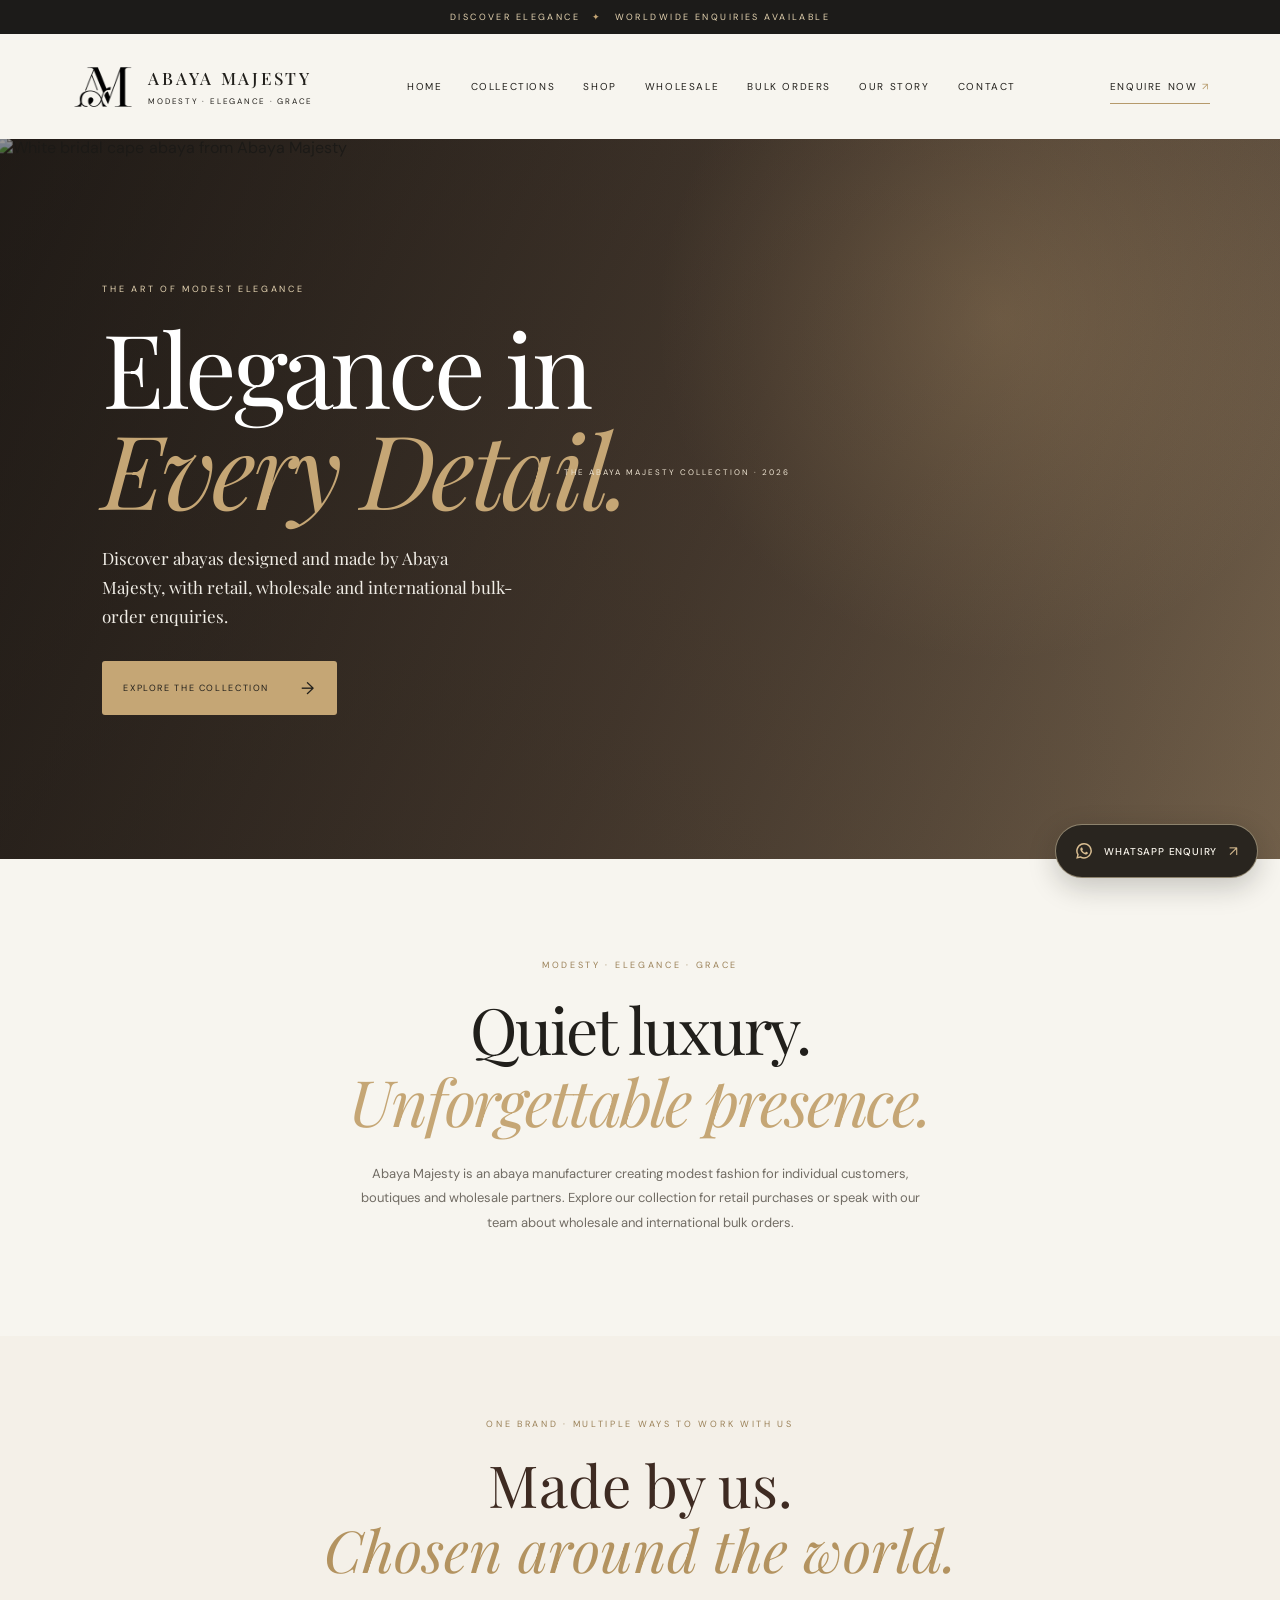
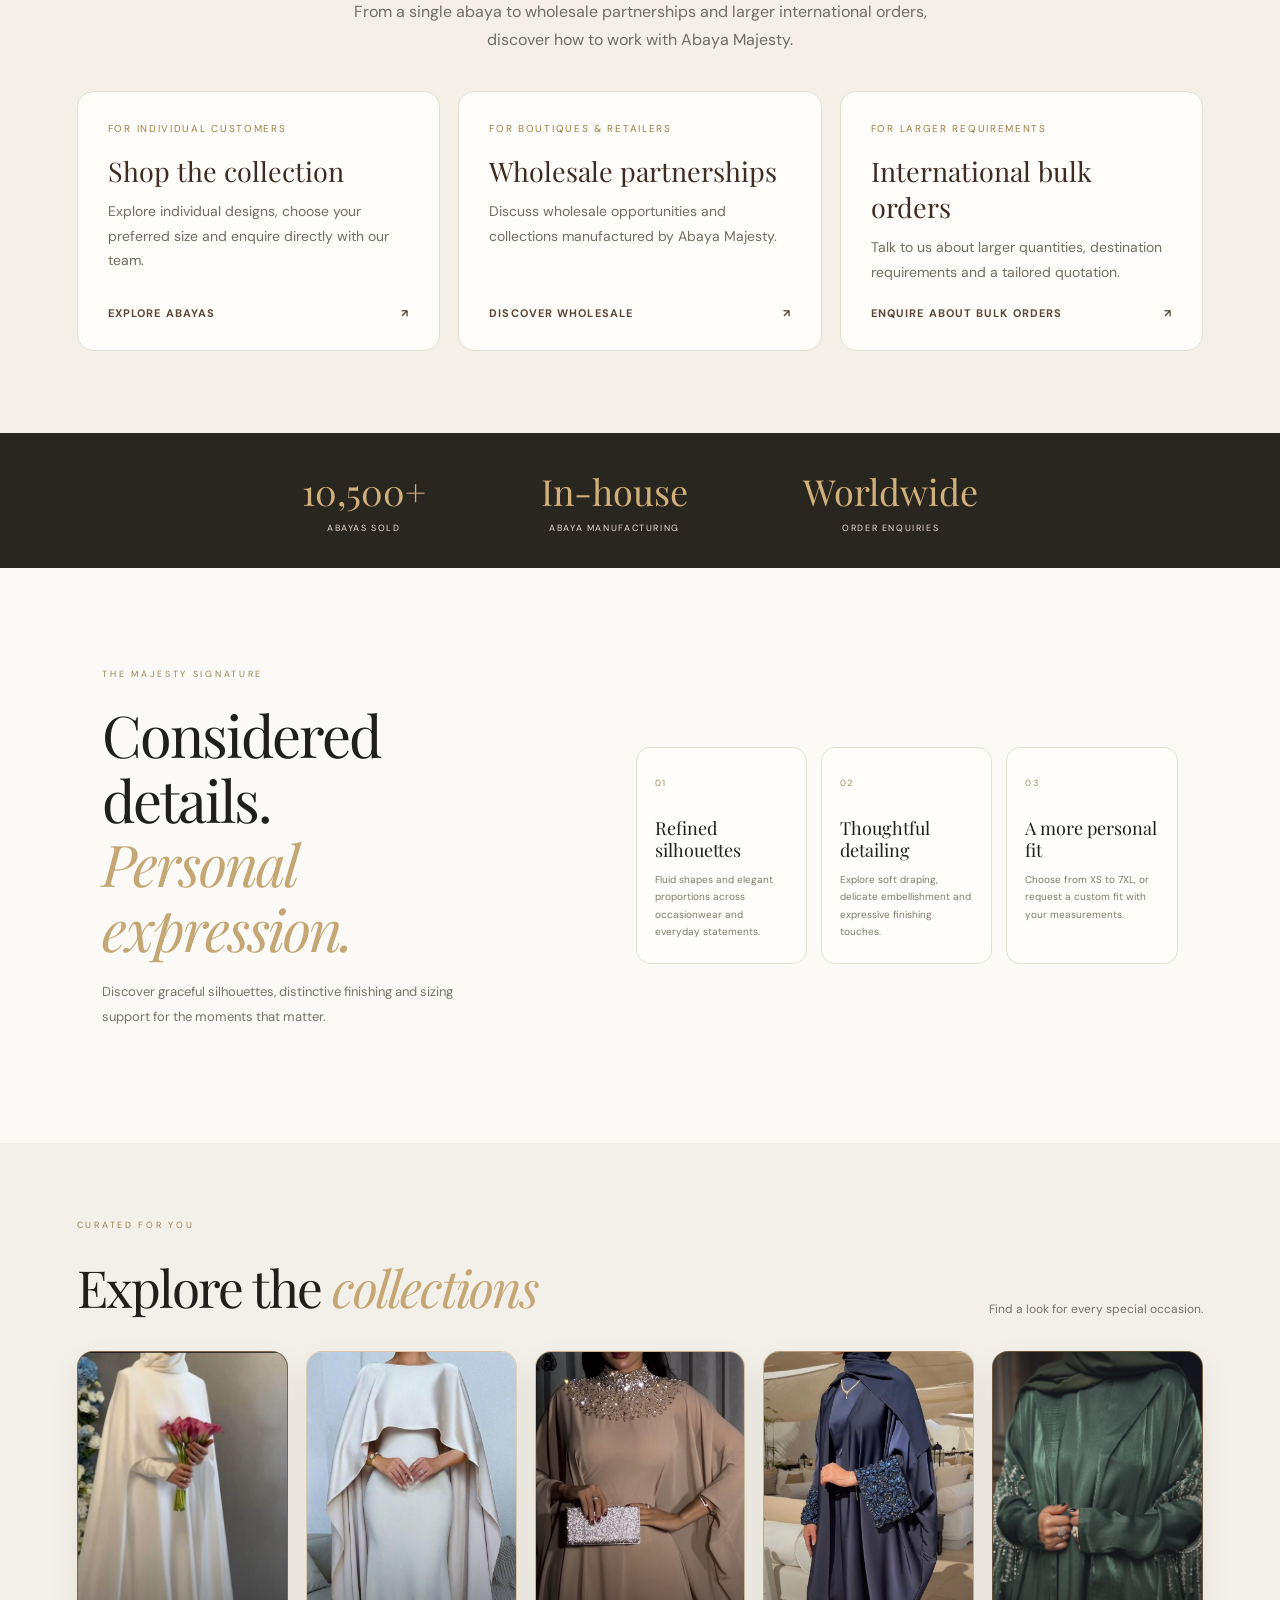
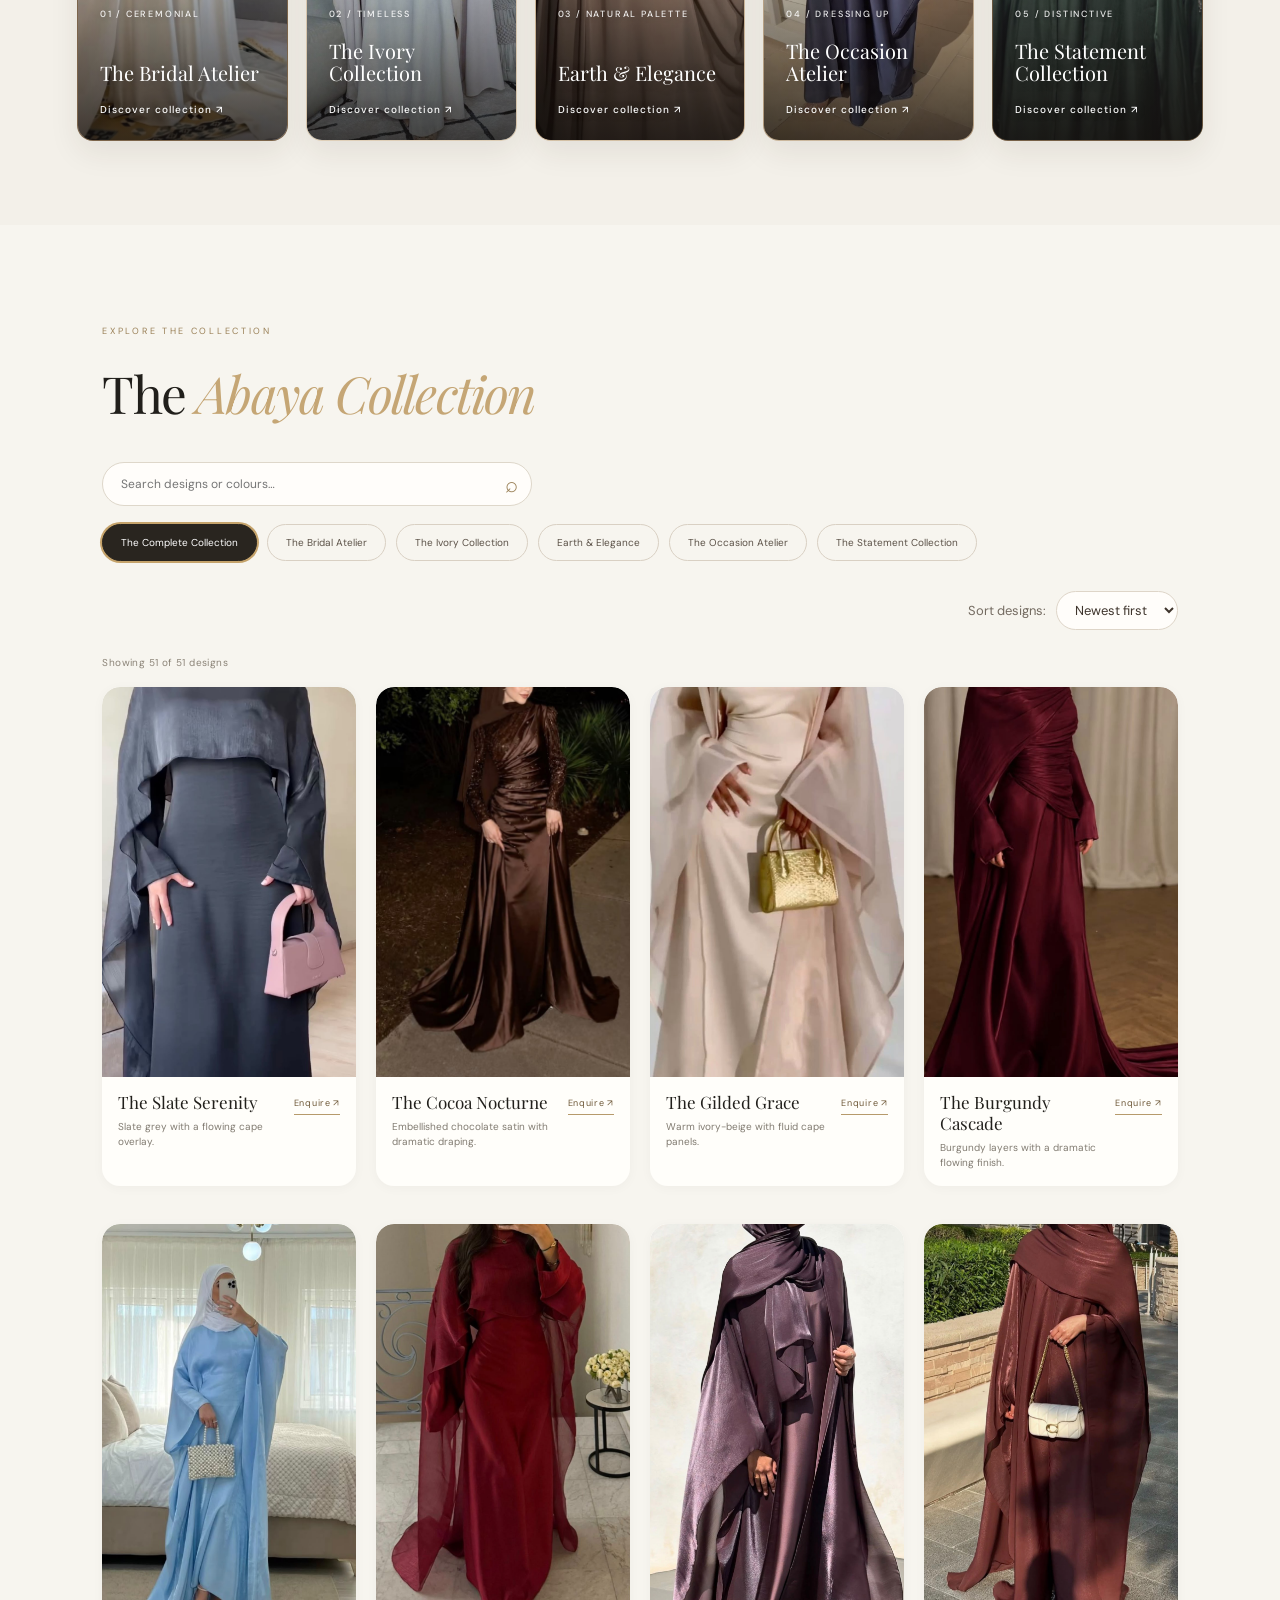
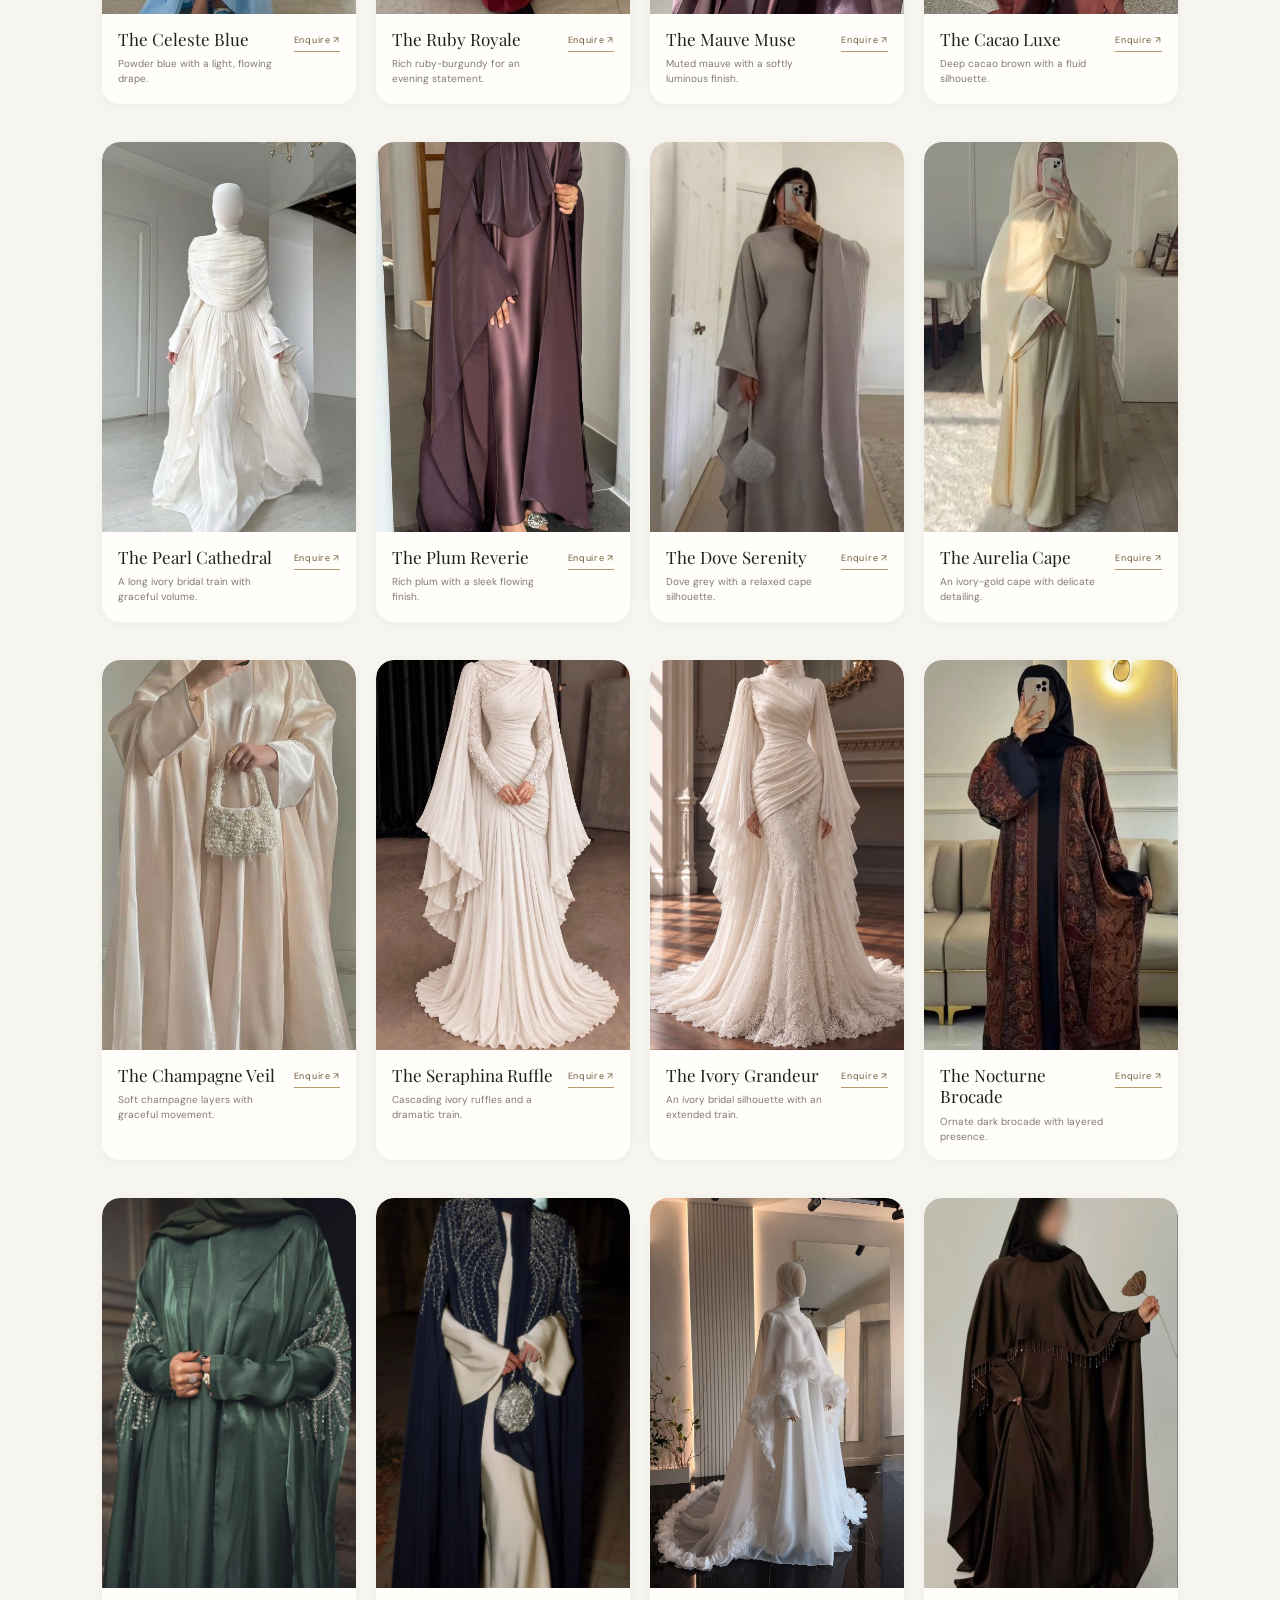
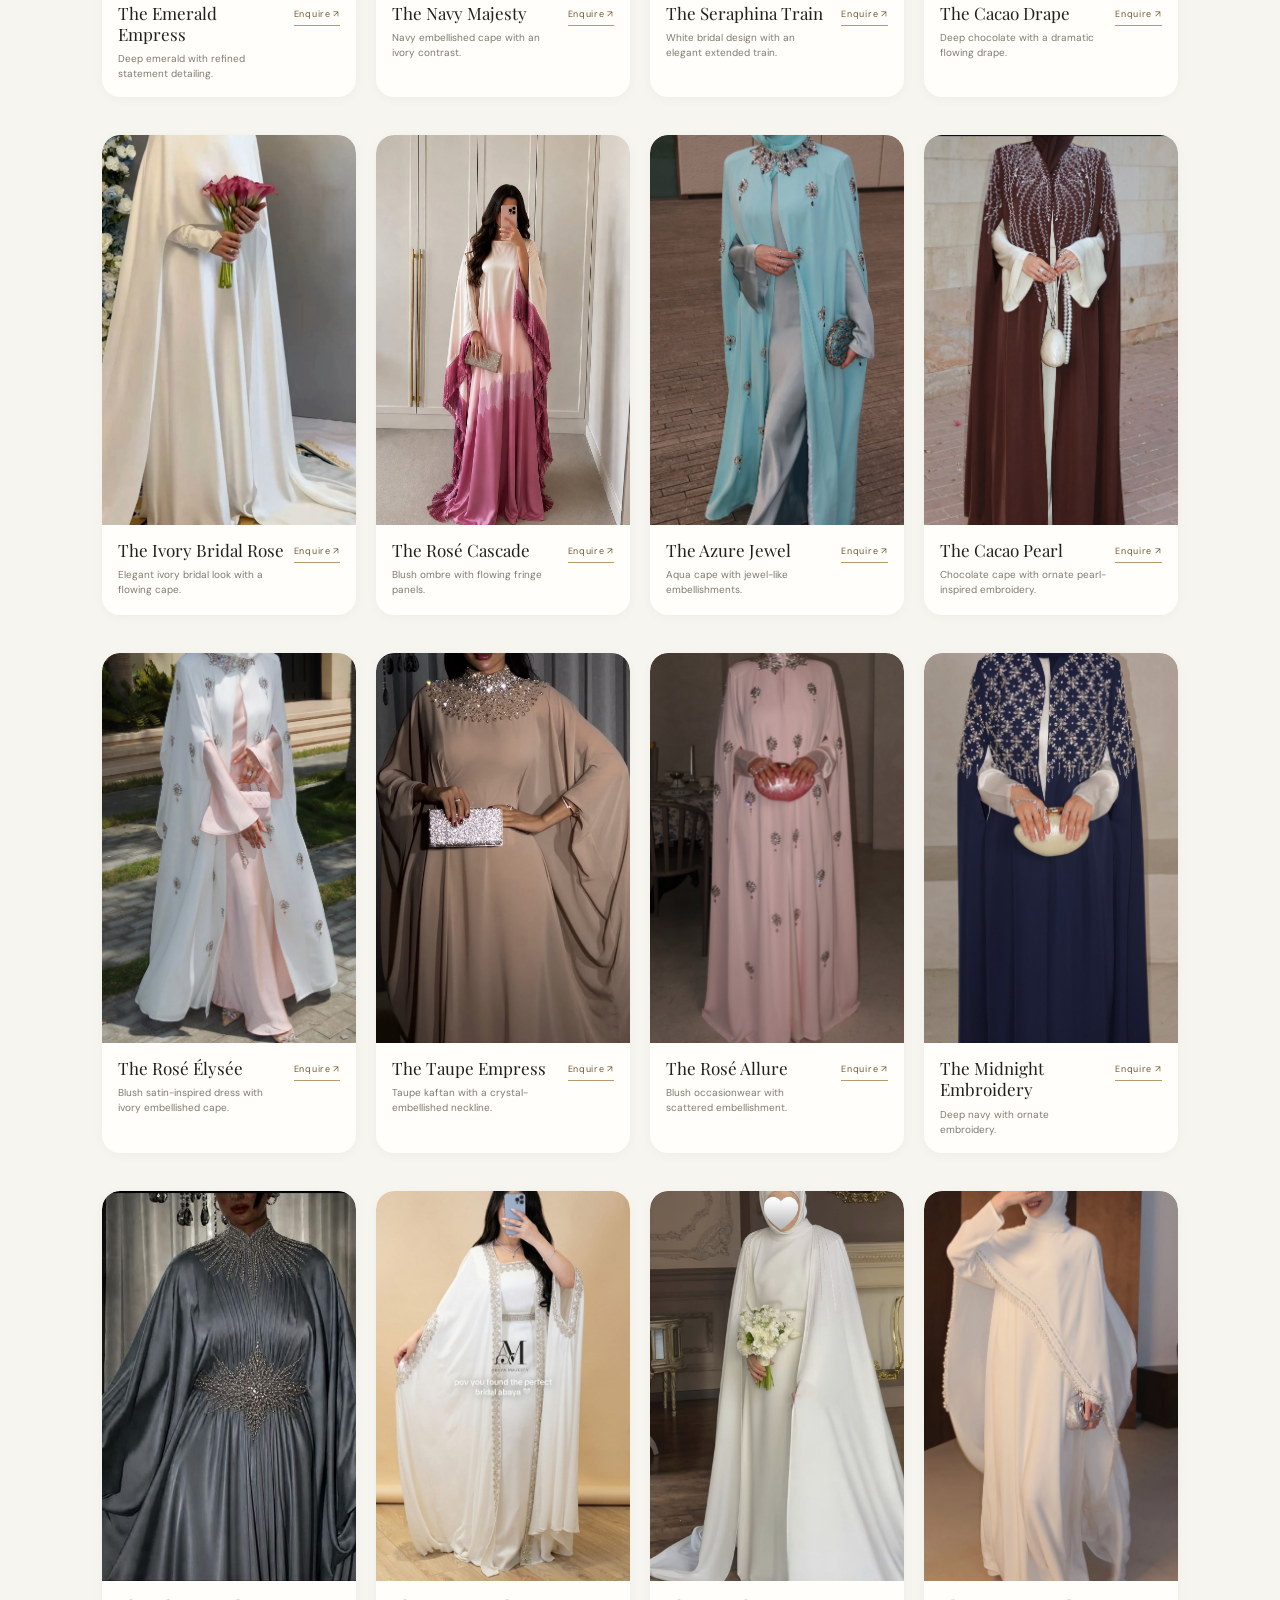
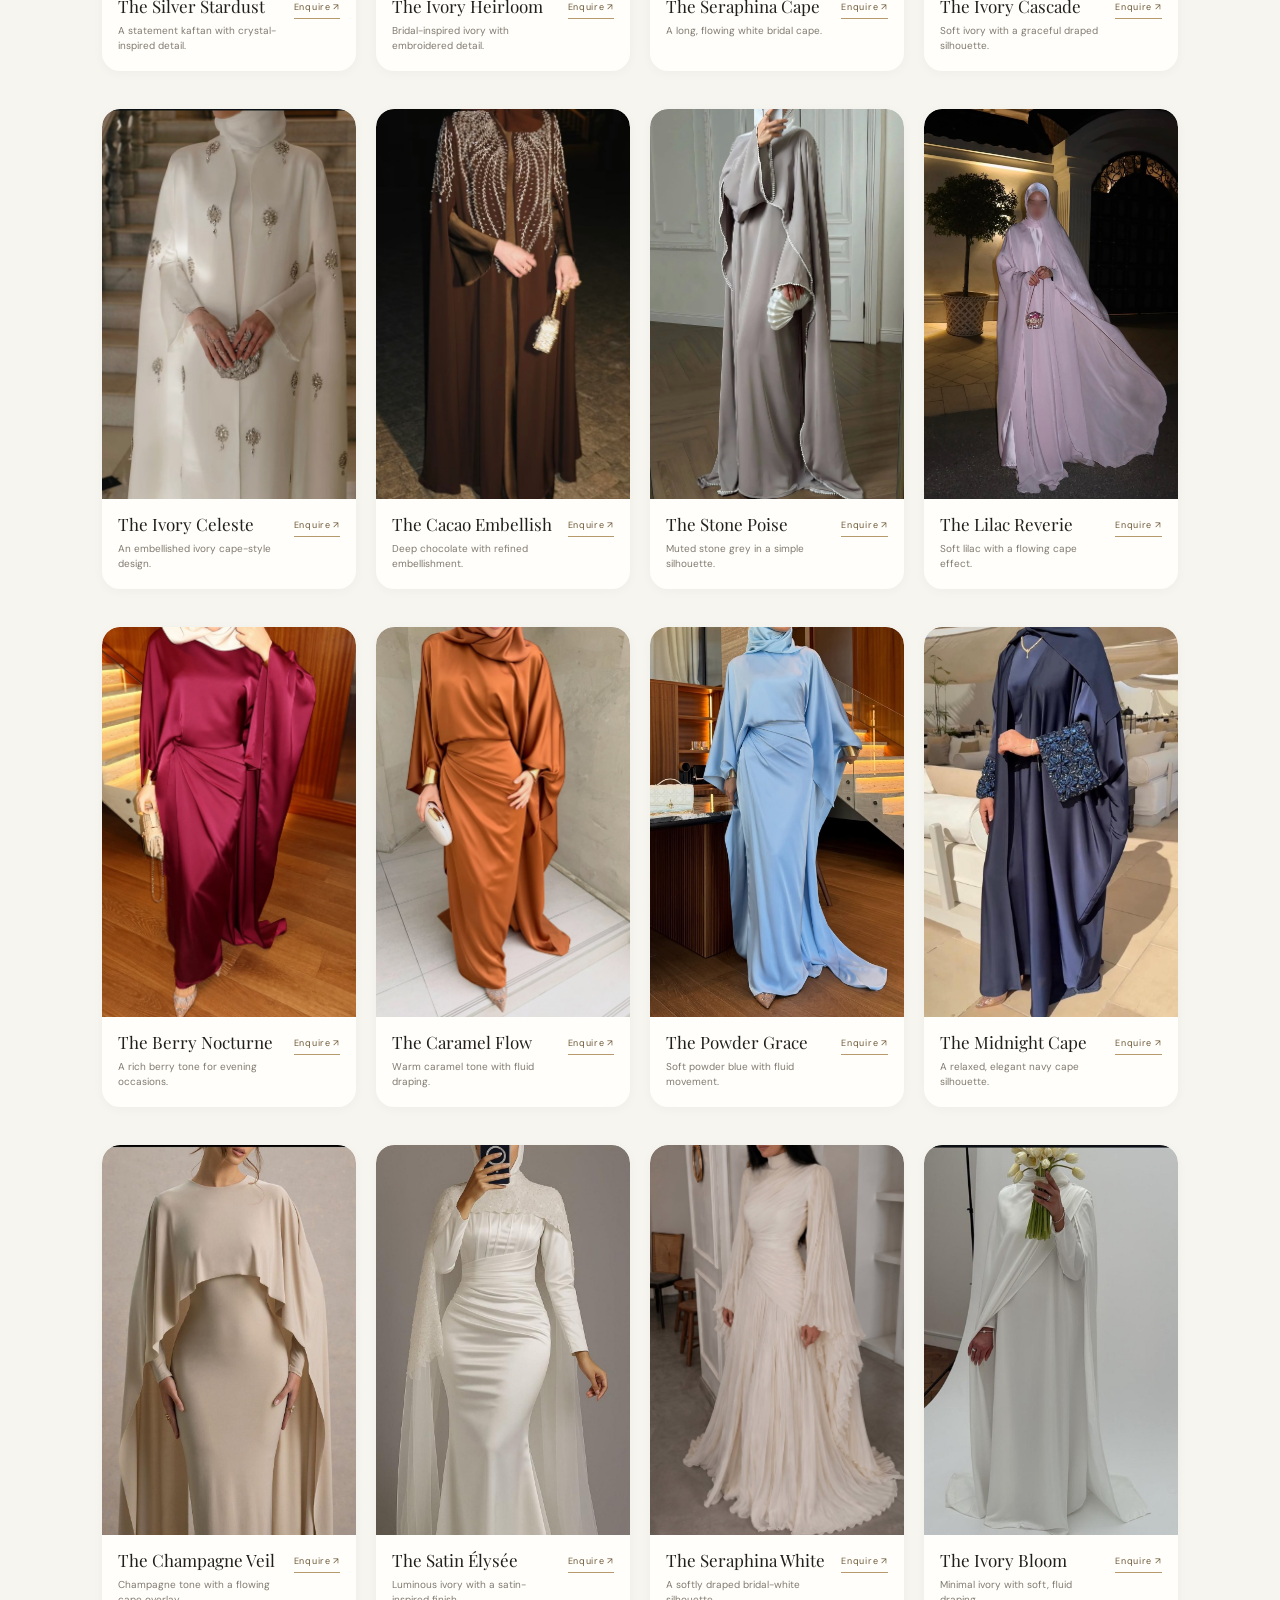
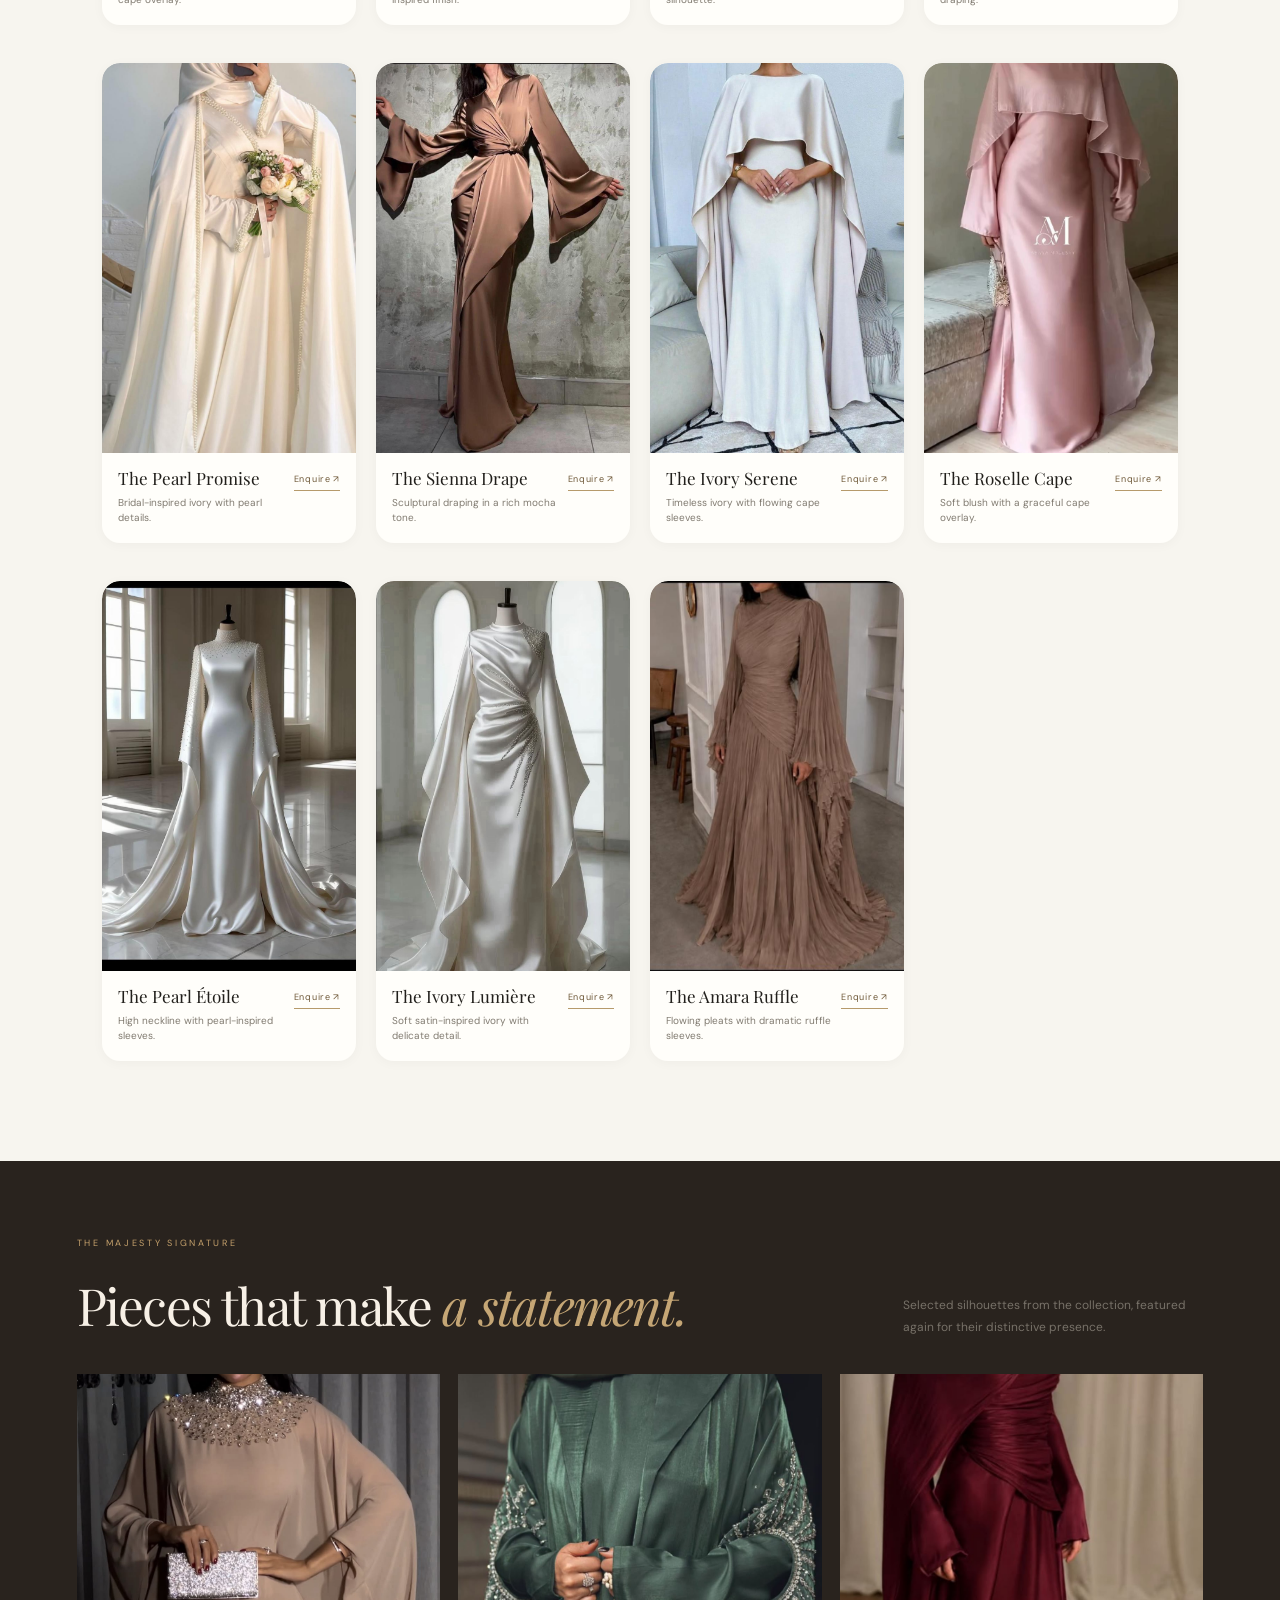
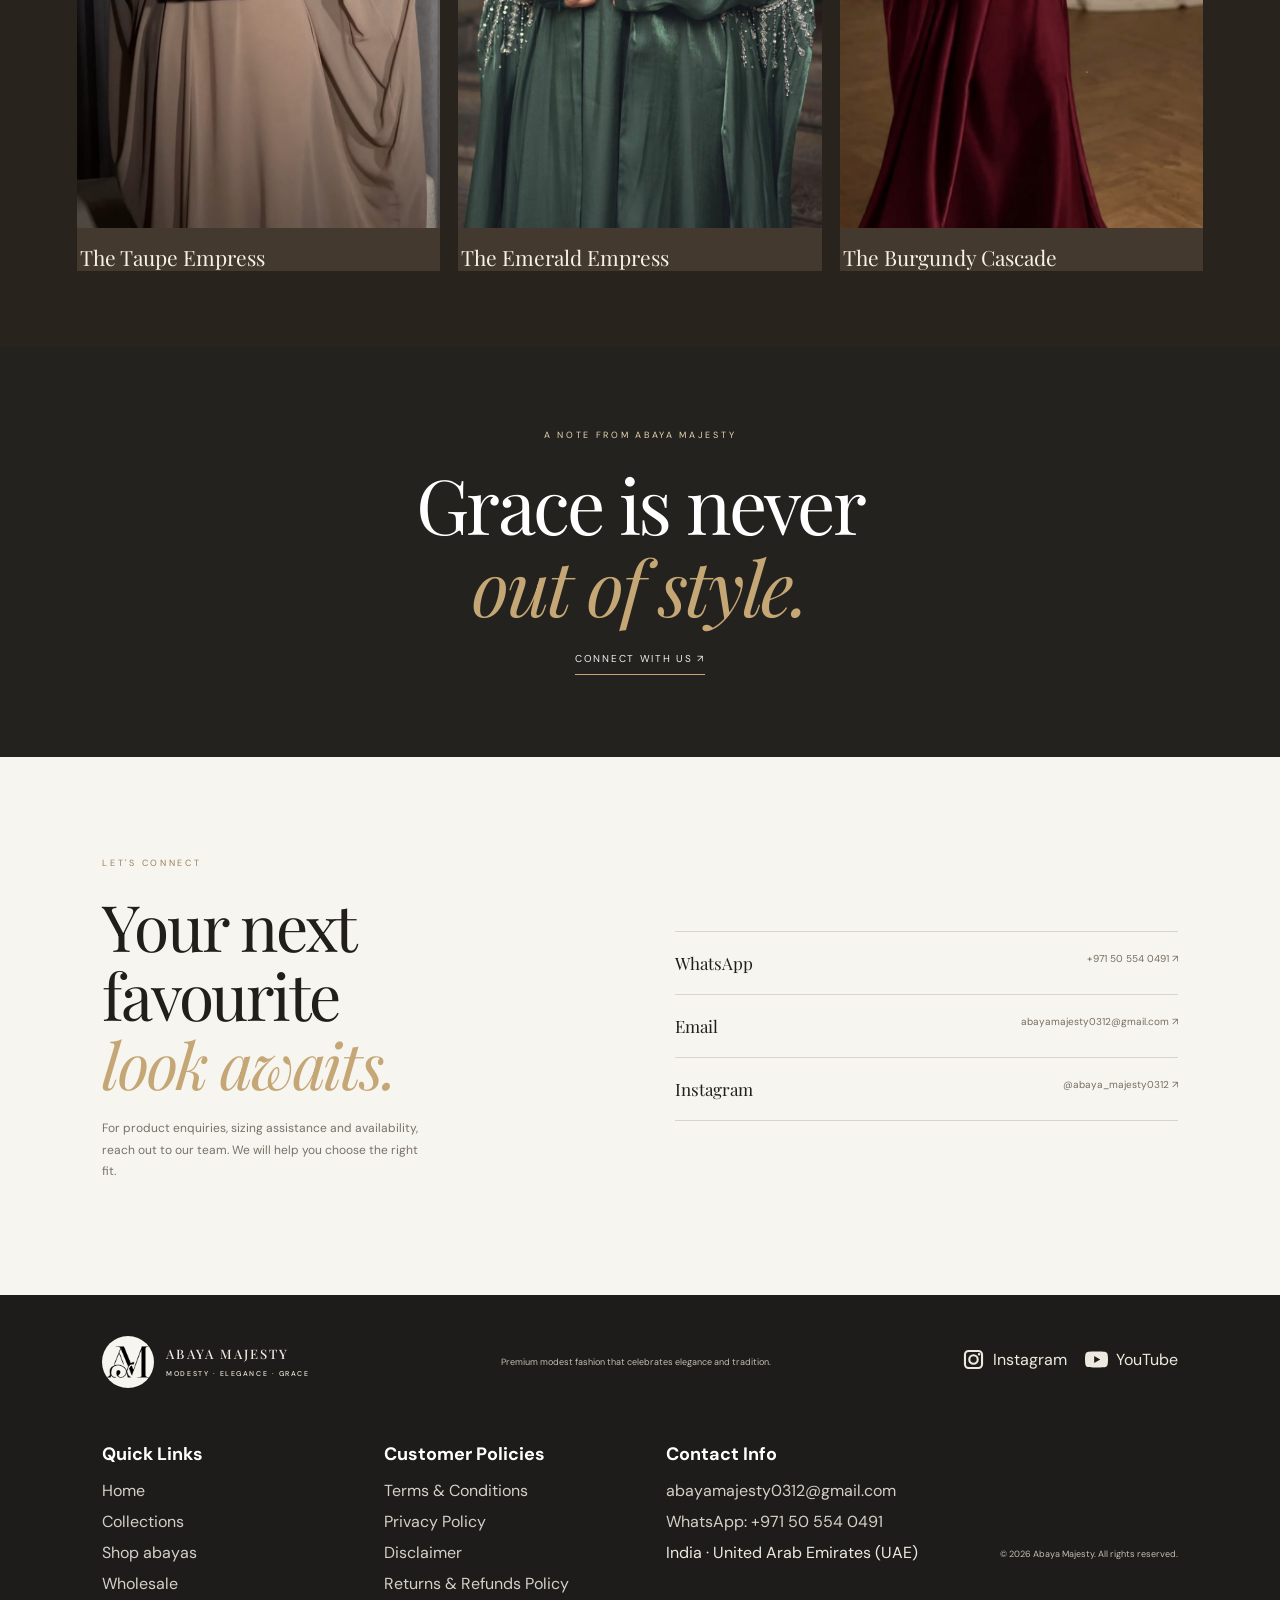
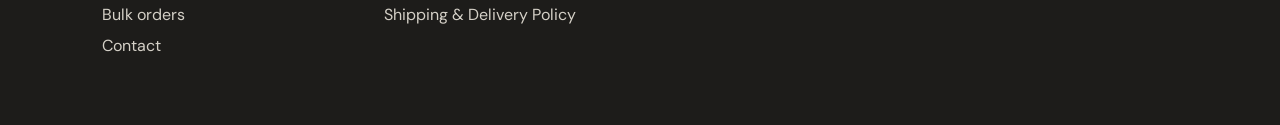
==== index.html @ f5aa65b5 "Update hero image in index.html" ====
<!DOCTYPE html>
<html lang="en">
<head>
  <meta charset="utf-8">
  <meta name="viewport" content="width=device-width, initial-scale=1">
  <meta name="description" content="Abaya Majesty manufactures elegant abayas for retail customers, wholesale partners and international bulk orders.">
  <meta name="theme-color" content="#f7f5ef">
  <meta property="og:title" content="Abaya Majesty | The Abaya Collection">
  <meta property="og:description" content="Discover refined modest fashion and made-to-order abayas from Abaya Majesty.">
  <meta property="og:type" content="website">
  <title>Abaya Majesty | Modesty · Elegance · Grace</title>
  <link rel="preconnect" href="https://fonts.googleapis.com">
  <link rel="preconnect" href="https://fonts.gstatic.com" crossorigin>
  <link href="https://fonts.googleapis.com/css2?family=DM+Sans:wght@400;500;600&family=Playfair+Display:ital,wght@0,400;0,500;0,600;1,400&display=swap" rel="stylesheet">
  <link rel="stylesheet" href="assets/css/style.css">

  <style>
    .size-options{display:flex;flex-wrap:wrap;gap:9px}
    .size-chart-trigger{display:inline-flex;align-items:center;gap:8px;margin:15px 0 8px;padding:0;border:0;background:transparent;color:#5b4638;text-decoration:underline;text-underline-offset:4px;font:inherit;cursor:pointer}
    /* Size chart is a separate top-level dialog above the product popup */
    body > .size-chart-modal{
      position:fixed!important;
      inset:0!important;
      z-index:2147483647!important;
      display:none;
      align-items:center;
      justify-content:center;
      padding:18px;
      background:rgba(20,18,16,.82);
      pointer-events:auto;
    }
    body > .size-chart-modal.active{display:flex!important}
    .size-chart-dialog{
      position:relative;
      z-index:1;
      width:min(100%,1000px);
      max-height:92vh;
      overflow:auto;
      background:#fbf9f4;
      border-radius:18px;
      padding:18px;
      box-shadow:0 20px 70px rgba(0,0,0,.3);
    }
    .size-chart-dialog img{display:block;width:100%;height:auto}
    .size-chart-close{
      position:sticky;
      top:0;
      float:right;
      z-index:2;
      border:0;
      border-radius:50%;
      width:42px;
      height:42px;
      background:#3e2b22;
      color:white;
      font-size:27px;
      cursor:pointer;
      margin:0 0 8px 8px
    }
    .am-social{display:flex;gap:18px;align-items:center;margin:18px 0 22px}
    .am-social a{display:inline-flex;align-items:center;gap:8px;color:inherit;text-decoration:none}
    .am-social svg{width:23px;height:23px;fill:currentColor}
    .am-footer-columns{display:grid;grid-template-columns:repeat(3,minmax(0,1fr));gap:30px;margin:24px 0}
    .am-footer-columns h3{margin:0 0 14px;font-size:18px;color:#fff}
    .am-footer-columns a{display:block;margin:10px 0;color:inherit;text-decoration:none;opacity:.88}
    .am-footer-columns a:hover,.am-social a:hover{text-decoration:underline}
    .am-small-note{font-size:13px;line-height:1.6;opacity:.8}

    /* Clear and consistent selected filter state */
    .filter-row .filter[aria-pressed="true"]{background:#29251f!important;color:#fff!important;border-color:#29251f!important;box-shadow:0 0 0 2px #c5a36b!important}
    .filter-row .filter[aria-pressed="false"]{background:transparent;color:#5b5147;border-color:#d9d0c3;box-shadow:none}
    .filter-row .filter:focus{outline:none}
    .filter-row .filter:focus-visible{outline:2px solid #b9965b;outline-offset:4px}
    .catalog-sort{display:flex;justify-content:flex-end;align-items:center;gap:10px;margin:12px 0 4px;color:#746b61;font-size:13px}
    .catalog-sort select{border:1px solid #ded5c8;border-radius:30px;padding:9px 14px;background:#fffdfa;color:#3e342c;font:inherit}
    @media(max-width:600px){.catalog-sort{justify-content:flex-start;margin-top:14px}}
  
    .am-business-intro{padding:82px 6%;background:#f4f0e8;color:#3e2b22}
    .am-business-heading{max-width:700px;margin:0 auto 36px;text-align:center}
    .am-business-heading h2{font:400 clamp(36px,5vw,58px)/1.12 'Playfair Display',serif;margin:12px 0 16px}
    .am-business-heading h2 em{color:#b39360}
    .am-business-heading>p:last-child{color:#746b61;line-height:1.8;max-width:590px;margin:0 auto}
    .am-business-grid{display:grid;grid-template-columns:repeat(3,minmax(0,1fr));gap:18px;max-width:1200px;margin:auto}
    .am-business-card{display:flex;flex-direction:column;min-height:250px;padding:30px;background:#fffdfa;border:1px solid #e5ddd1;border-radius:16px;text-decoration:none;color:#3e2b22;transition:transform .25s,box-shadow .25s}
    .am-business-card:hover{transform:translateY(-5px);box-shadow:0 16px 36px rgba(55,42,30,.09)}
    .am-business-kicker{font-size:10px;letter-spacing:.17em;color:#a17c45}
    .am-business-card h3{font:400 27px 'Playfair Display',serif;margin:18px 0 10px}
    .am-business-card p{font-size:14px;line-height:1.75;color:#746b61;margin:0 0 22px}
    .am-business-card b{margin-top:auto;font-size:11px;letter-spacing:.1em;text-transform:uppercase;display:flex;justify-content:space-between;color:#5b4638}
    .am-proof-strip{display:flex;justify-content:center;gap:clamp(35px,9vw,130px);padding:34px 6%;background:#29251f;color:#fff;text-align:center}
    .am-proof-strip div{display:flex;flex-direction:column;gap:7px}
    .am-proof-strip strong{font:400 clamp(25px,3vw,36px) 'Playfair Display',serif;color:#d0b17b}
    .am-proof-strip span{font-size:9px;letter-spacing:.18em;color:#e8dfd2}
    @media(max-width:800px){.am-business-grid{grid-template-columns:1fr}.am-business-card{min-height:0}.am-proof-strip{gap:22px;flex-wrap:wrap}.nav-links{max-height:80vh;overflow:auto}}

/* Reliable size-chart overlay */
body > #sizeChartModal{position:fixed!important;inset:0!important;z-index:2147483000!important;display:none;align-items:center;justify-content:center;padding:18px;background:rgba(20,18,16,.84);visibility:visible;opacity:1}
body > #sizeChartModal.active{display:flex!important}
#sizeChartModal .size-chart-dialog{position:relative;width:min(960px,96vw);max-height:92vh;overflow:auto;background:#fbf9f4;border-radius:16px;padding:22px;box-shadow:0 24px 80px rgba(0,0,0,.35)}
#sizeChartModal .size-chart-dialog img{display:block;max-width:100%;max-height:76vh;width:auto;height:auto;object-fit:contain;margin:0 auto}
#sizeChartModal .size-chart-close{position:sticky;top:0;float:right;z-index:3;width:42px;height:42px;border:0;border-radius:50%;background:#29251f;color:#fff;font-size:27px;cursor:pointer}
/* Product image zoom viewer */
#abayaZoomViewer{position:fixed;inset:0;z-index:2147482000;display:none;align-items:center;justify-content:center;background:rgba(16,14,12,.96);padding:64px 18px 24px;touch-action:none}
#abayaZoomViewer.active{display:flex}
#abayaZoomViewer .zoom-stage{width:100%;height:100%;display:flex;align-items:center;justify-content:center;overflow:hidden;cursor:grab;touch-action:none}
#abayaZoomViewer .zoom-stage.dragging{cursor:grabbing}
#abayaZoomViewer img{max-width:100%;max-height:100%;width:auto;height:auto;object-fit:contain;transform-origin:center center;user-select:none;-webkit-user-drag:none;pointer-events:none}
#abayaZoomViewer .zoom-toolbar{position:absolute;top:14px;left:50%;transform:translateX(-50%);display:flex;align-items:center;gap:8px;padding:8px 10px;border:1px solid rgba(255,255,255,.2);border-radius:30px;background:rgba(35,31,27,.92)}
#abayaZoomViewer button{min-width:38px;height:38px;border:1px solid rgba(255,255,255,.25);border-radius:22px;background:transparent;color:#fff;font-size:17px;cursor:pointer;padding:0 12px}
#abayaZoomViewer .zoom-close{position:absolute;top:14px;right:14px;font-size:25px}
#abayaZoomViewer .zoom-label{color:#fff;font:12px 'DM Sans',sans-serif;min-width:48px;text-align:center}
#modalImage{cursor:zoom-in}
@media(max-width:600px){#abayaZoomViewer{padding:70px 8px 12px}#abayaZoomViewer .zoom-toolbar{left:8px;transform:none;gap:5px}#abayaZoomViewer .zoom-toolbar button{min-width:34px;padding:0 9px}}


    /* Full-screen product image zoom and pan viewer */
    .modal-product-image img{cursor:zoom-in}
    .image-zoom-viewer{position:fixed;inset:0;z-index:2147483646;display:none;background:rgba(18,16,14,.96);color:#fff}
    .image-zoom-viewer.active{display:flex;flex-direction:column}
    .zoom-close{position:absolute;right:22px;top:18px;z-index:5;width:44px;height:44px;border:1px solid rgba(255,255,255,.35);border-radius:50%;background:rgba(255,255,255,.1);color:#fff;font-size:30px;cursor:pointer}
    .zoom-toolbar{position:absolute;top:22px;left:50%;transform:translateX(-50%);z-index:5;display:flex;align-items:center;gap:10px;padding:8px 12px;border:1px solid rgba(255,255,255,.22);border-radius:30px;background:rgba(30,26,22,.82)}
    .zoom-toolbar button{min-width:34px;height:34px;border:1px solid rgba(255,255,255,.3);border-radius:20px;background:transparent;color:#fff;cursor:pointer;font-size:18px}
    .zoom-toolbar #zoomReset{padding:0 12px;font-size:12px}
    #zoomLevel{min-width:48px;text-align:center;font-size:12px;letter-spacing:.06em}
    .zoom-stage{position:absolute;inset:78px 0 54px;overflow:hidden;display:flex;align-items:center;justify-content:center;touch-action:none;cursor:grab}
    .zoom-stage.dragging{cursor:grabbing}
    .zoom-stage img{max-width:90vw;max-height:calc(100vh - 150px);width:auto;height:auto;object-fit:contain;transform-origin:center center;user-select:none;-webkit-user-drag:none;pointer-events:none}
    .zoom-hint{position:absolute;bottom:15px;left:0;right:0;margin:0;text-align:center;color:rgba(255,255,255,.7);font-size:12px}
    @media(max-width:600px){.zoom-toolbar{top:auto;bottom:58px}.zoom-stage{inset:20px 0 112px}.zoom-hint{font-size:10px;bottom:17px}.zoom-close{right:12px;top:12px}}


/* Restore the photographic hero and collection gateway imagery */
.hero{position:relative;isolation:isolate;overflow:hidden;background:#29221d!important}
.hero-image{position:absolute;inset:0;width:100%;height:100%;display:block;object-fit:cover;object-position:center 35%;z-index:0}
.hero-shade{position:absolute;inset:0;z-index:1;background:linear-gradient(90deg,rgba(20,17,14,.62) 0%,rgba(20,17,14,.28) 58%,rgba(20,17,14,.08) 100%)!important}
.hero-content,.hero-caption{position:relative;z-index:2}
.catalogue-category-cards .category-gateway{isolation:isolate;background:#514235!important;color:#fff!important}
.catalogue-category-cards .category-gateway img{display:block!important;position:absolute;inset:0;width:100%;height:100%;object-fit:cover;object-position:center;z-index:0;transition:transform .6s ease}
.catalogue-category-cards .category-gateway:after{content:"";position:absolute;inset:0;background:linear-gradient(180deg,rgba(22,18,15,.02) 25%,rgba(22,18,15,.72) 100%);z-index:1;pointer-events:none}
.catalogue-category-cards .category-gateway:before{z-index:2}
.catalogue-category-cards .category-gateway>*{position:relative;z-index:3;color:#fff!important}
.catalogue-category-cards .category-gateway:hover img{transform:scale(1.045)}


/* Mobile product-image zoom: compact controls and more image space */
@media (max-width: 600px) {
  #abayaZoomViewer {
    padding: max(54px, env(safe-area-inset-top)) 8px max(12px, env(safe-area-inset-bottom)) !important;
  }
  #abayaZoomViewer .zoom-stage {
    height: 100%;
    max-height: calc(100dvh - 82px);
  }
  #abayaZoomViewer .zoom-toolbar {
    top: auto !important;
    bottom: max(12px, env(safe-area-inset-bottom)) !important;
    left: 50% !important;
    transform: translateX(-50%) !important;
    gap: 5px !important;
    padding: 5px 7px !important;
    max-width: calc(100vw - 24px);
    border-radius: 24px;
  }
  #abayaZoomViewer .zoom-toolbar button {
    min-width: 30px !important;
    width: 30px;
    height: 30px !important;
    padding: 0 !important;
    font-size: 15px !important;
    line-height: 1;
  }
  #abayaZoomViewer .zoom-label {
    min-width: 40px;
    font-size: 10px !important;
  }
  #abayaZoomViewer .zoom-close {
    top: max(9px, env(safe-area-inset-top)) !important;
    right: 10px !important;
    width: 34px;
    height: 34px;
    min-width: 34px !important;
    padding: 0 !important;
    font-size: 21px !important;
  }

  .image-zoom-viewer .zoom-toolbar {
    top: auto !important;
    bottom: max(12px, env(safe-area-inset-bottom)) !important;
    left: 50% !important;
    transform: translateX(-50%) !important;
    gap: 5px !important;
    padding: 5px 7px !important;
    max-width: calc(100vw - 24px);
    border-radius: 24px;
  }
  .image-zoom-viewer .zoom-toolbar button {
    min-width: 30px !important;
    width: 30px;
    height: 30px !important;
    padding: 0 !important;
    font-size: 15px !important;
    line-height: 1;
  }
  .image-zoom-viewer .zoom-toolbar #zoomReset {
    width: auto;
    min-width: 42px !important;
    padding: 0 7px !important;
    font-size: 10px !important;
  }
  .image-zoom-viewer #zoomLevel {
    min-width: 38px;
    font-size: 10px !important;
  }
  .image-zoom-viewer .zoom-stage {
    inset: max(52px, env(safe-area-inset-top)) 0 62px !important;
  }
  .image-zoom-viewer .zoom-stage img {
    max-width: 94vw !important;
    max-height: calc(100dvh - 132px) !important;
  }
  .image-zoom-viewer .zoom-close {
    top: max(9px, env(safe-area-inset-top)) !important;
    right: 10px !important;
    width: 36px;
    height: 36px;
    font-size: 23px !important;
  }
  .image-zoom-viewer .zoom-hint {
    bottom: 52px !important;
    font-size: 10px !important;
  }
}

</style>

<style>

/* Expanded catalogue and image uniqueness refinements */
.hero{background:radial-gradient(circle at 78% 25%,rgba(190,157,112,.34),transparent 30%),linear-gradient(115deg,#29221d 0%,#514235 55%,#79664f 100%)!important}
.hero-shade{background:linear-gradient(90deg,rgba(20,17,14,.44),rgba(20,17,14,.08))!important}
.catalogue-category-cards{display:grid!important;grid-template-columns:repeat(5,minmax(0,1fr));gap:14px}
.catalogue-category-cards .category-gateway{min-height:225px;display:flex;flex-direction:column;justify-content:flex-end;gap:13px;padding:24px 20px;background:linear-gradient(155deg,#f5efe5,#e6dac8)!important;border:1px solid #d9c9b2;position:relative;overflow:hidden;text-decoration:none}
.catalogue-category-cards .category-gateway:nth-child(2){background:linear-gradient(155deg,#fbf8f1,#e9e2d6)!important}
.catalogue-category-cards .category-gateway:nth-child(3){background:linear-gradient(155deg,#e8dfd1,#cdbca7)!important}
.catalogue-category-cards .category-gateway:nth-child(4){background:linear-gradient(155deg,#d9d0c4,#a99b8b)!important}
.catalogue-category-cards .category-gateway:nth-child(5){background:linear-gradient(155deg,#493b31,#211c18)!important;color:#f8f1e7}
.catalogue-category-cards .category-gateway img{display:none!important}
.catalogue-category-cards .category-gateway:before{content:"";position:absolute;inset:14px;border:1px solid rgba(166,133,91,.32);pointer-events:none}
.catalogue-category-cards .category-number{font-size:9px;letter-spacing:.2em;opacity:.78}
.catalogue-category-cards .category-gateway strong{font:400 clamp(19px,1.7vw,27px)/1.15 'Playfair Display',serif;max-width:190px}
.catalogue-category-cards .category-gateway b{font-size:11px;letter-spacing:.08em;font-weight:500}
.statement-feature{padding:76px 6%;background:#29231e;color:#f7f0e6}
.statement-feature .section-heading{color:inherit}
.statement-feature .statement-grid{display:grid;grid-template-columns:repeat(3,minmax(0,1fr));gap:18px;max-width:1200px;margin:30px auto 0}
.statement-feature figure{margin:0;position:relative;overflow:hidden;background:#44392f}
.statement-feature img{display:block;width:100%;aspect-ratio:4/5;object-fit:cover}
.statement-feature figcaption{padding:15px 3px 0;font:400 21px 'Playfair Display',serif}
.statement-feature .eyebrow{color:#c5a16c}
@media(max-width:900px){.catalogue-category-cards{grid-template-columns:repeat(2,minmax(0,1fr))}}
@media(max-width:600px){.catalogue-category-cards{grid-template-columns:1fr 1fr;gap:10px}.catalogue-category-cards .category-gateway{min-height:165px;padding:18px 14px}.catalogue-category-cards .category-gateway strong{font-size:18px}.statement-feature{padding:55px 5%}.statement-feature .statement-grid{grid-template-columns:1fr;gap:25px}.statement-feature img{aspect-ratio:4/3}}

</style>

<style id="abaya-collection-cards-final-fix">
/* Abaya Majesty — refined collection gateway cards */
.collection-band{padding:76px 6% 84px!important;background:#f3f0e9!important}
.collection-band .section-heading{max-width:1500px;margin:0 auto 30px!important;align-items:end!important}
.catalogue-category-cards{display:grid!important;grid-template-columns:repeat(5,minmax(0,1fr))!important;gap:18px!important;max-width:1500px;margin:0 auto!important}
.catalogue-category-cards .category-gateway{box-sizing:border-box;position:relative!important;isolation:isolate;display:block!important;min-width:0;min-height:0!important;height:390px!important;padding:0!important;overflow:hidden!important;border:1px solid rgba(183,151,105,.42)!important;border-radius:16px!important;background:#514235!important;text-decoration:none!important;box-shadow:0 12px 30px rgba(48,37,27,.08);transition:transform .25s ease,box-shadow .25s ease}
.catalogue-category-cards .category-gateway img{display:block!important;visibility:visible!important;position:absolute!important;inset:0!important;width:100%!important;height:100%!important;max-width:none!important;object-fit:cover!important;object-position:center 28%!important;z-index:0!important;opacity:1!important;transform:scale(1.001);transition:transform .55s ease!important}
.catalogue-category-cards .category-gateway:after{content:"";position:absolute;inset:0;z-index:1;pointer-events:none;background:linear-gradient(180deg,rgba(20,16,13,.02) 28%,rgba(20,16,13,.18) 52%,rgba(20,16,13,.78) 100%)!important}
.catalogue-category-cards .category-gateway:before{content:none!important}
.catalogue-category-cards .category-gateway .category-number{position:absolute!important;left:22px!important;right:16px!important;bottom:119px!important;z-index:2!important;margin:0!important;color:#fff!important;font:500 9px/1.4 'DM Sans',sans-serif!important;letter-spacing:.2em!important;text-shadow:0 1px 8px rgba(0,0,0,.3);opacity:.9}
.catalogue-category-cards .category-gateway strong{position:absolute!important;left:22px!important;right:18px!important;bottom:55px!important;z-index:2!important;display:block!important;max-width:none!important;margin:0!important;color:#fff!important;font:400 clamp(20px,1.55vw,27px)/1.12 'Playfair Display',serif!important;text-shadow:0 2px 12px rgba(0,0,0,.25)}
.catalogue-category-cards .category-gateway b{position:absolute!important;left:22px!important;bottom:24px!important;z-index:2!important;display:block!important;margin:0!important;color:#fff!important;font:500 10px/1.3 'DM Sans',sans-serif!important;letter-spacing:.1em!important;text-shadow:0 1px 8px rgba(0,0,0,.35)}
.catalogue-category-cards .category-gateway:hover{transform:translateY(-4px);box-shadow:0 18px 38px rgba(48,37,27,.16)}
.catalogue-category-cards .category-gateway:hover img{transform:scale(1.055)!important}
@media(max-width:1100px){.catalogue-category-cards{grid-template-columns:repeat(3,minmax(0,1fr))!important}.catalogue-category-cards .category-gateway{height:350px!important}}
@media(max-width:700px){.collection-band{padding:54px 5% 60px!important}.collection-band .section-heading{display:block!important}.catalogue-category-cards{grid-template-columns:repeat(2,minmax(0,1fr))!important;gap:12px!important}.catalogue-category-cards .category-gateway{height:270px!important;border-radius:13px!important}.catalogue-category-cards .category-gateway .category-number{left:15px!important;bottom:99px!important;font-size:8px!important}.catalogue-category-cards .category-gateway strong{left:15px!important;right:12px!important;bottom:48px!important;font-size:19px!important}.catalogue-category-cards .category-gateway b{left:15px!important;bottom:20px!important;font-size:9px!important}}
@media(max-width:390px){.catalogue-category-cards{grid-template-columns:1fr!important}.catalogue-category-cards .category-gateway{height:330px!important}}
</style>

</head>
<body>
  <div class="announcement">DISCOVER ELEGANCE <span>✦</span> WORLDWIDE ENQUIRIES AVAILABLE</div>

  <header class="main-header">
    <a class="brand" href="#home" aria-label="Abaya Majesty home">
      <img src="assets/abaya-majesty-logo.png" alt="Abaya Majesty monogram">
      <span><strong>ABAYA MAJESTY</strong><small>MODESTY · ELEGANCE · GRACE</small></span>
    </a>
    <button class="menu-toggle" type="button" aria-label="Open menu" aria-expanded="false" aria-controls="mainNav">☰</button>
    <nav class="nav-links" id="mainNav" aria-label="Main navigation">
      <a href="#home">Home</a><a href="#collection">Collections</a><a href="#new-arrivals">Shop</a><a href="wholesale.html">Wholesale</a><a href="bulk-orders.html">Bulk orders</a><a href="#about">Our story</a><a href="#contact">Contact</a>
    </nav>
    <a class="header-cta" href="https://wa.me/971505540491" target="_blank" rel="noopener">Enquire now <span>↗</span></a>
  </header>

  <main>
    <section class="hero" id="home">
      <img class="hero-image" src="assets/hero-white-editorial.png" alt="White bridal cape abaya from Abaya Majesty" fetchpriority="high">
      <div class="hero-shade"></div>
      <div class="hero-content">
        <p class="eyebrow light">THE ART OF MODEST ELEGANCE</p>
        <h1>Elegance in<br><em>Every Detail.</em></h1>
        <p class="hero-copy">Discover abayas designed and made by Abaya Majesty, with retail, wholesale and international bulk-order enquiries.</p>
        <a class="button button-gold" href="#new-arrivals">Explore the collection <span>→</span></a>
      </div>
      <div class="hero-caption">THE ABAYA MAJESTY COLLECTION · 2026</div>
    </section>

    <section class="intro section-pad" id="about">
      <p class="eyebrow">MODESTY · ELEGANCE · GRACE</p>
      <h2>Quiet luxury.<br><em>Unforgettable presence.</em></h2>
      <p>Abaya Majesty is an abaya manufacturer creating modest fashion for individual customers, boutiques and wholesale partners. Explore our collection for retail purchases or speak with our team about wholesale and international bulk orders.</p>
    </section>

    <section class="am-business-intro" aria-labelledby="business-title">
      <div class="am-business-heading">
        <p class="eyebrow">ONE BRAND · MULTIPLE WAYS TO WORK WITH US</p>
        <h2 id="business-title">Made by us.<br><em>Chosen around the world.</em></h2>
        <p>From a single abaya to wholesale partnerships and larger international orders, discover how to work with Abaya Majesty.</p>
      </div>
      <div class="am-business-grid">
        <a class="am-business-card" href="#new-arrivals"><span class="am-business-kicker">FOR INDIVIDUAL CUSTOMERS</span><h3>Shop the collection</h3><p>Explore individual designs, choose your preferred size and enquire directly with our team.</p><b>Explore abayas <span>↗</span></b></a>
        <a class="am-business-card" href="wholesale.html"><span class="am-business-kicker">FOR BOUTIQUES & RETAILERS</span><h3>Wholesale partnerships</h3><p>Discuss wholesale opportunities and collections manufactured by Abaya Majesty.</p><b>Discover wholesale <span>↗</span></b></a>
        <a class="am-business-card" href="bulk-orders.html"><span class="am-business-kicker">FOR LARGER REQUIREMENTS</span><h3>International bulk orders</h3><p>Talk to us about larger quantities, destination requirements and a tailored quotation.</p><b>Enquire about bulk orders <span>↗</span></b></a>
      </div>
    </section>

    <section class="am-proof-strip" aria-label="Abaya Majesty business highlights">
      <div><strong>10,500+</strong><span>ABAYAS SOLD</span></div>
      <div><strong>In-house</strong><span>ABAYA MANUFACTURING</span></div>
      <div><strong>Worldwide</strong><span>ORDER ENQUIRIES</span></div>
    </section>

    <section class="signature-section section-pad" aria-labelledby="signature-title">
      <div class="signature-heading">
        <p class="eyebrow">THE MAJESTY SIGNATURE</p>
        <h2 id="signature-title">Considered details.<br><em>Personal expression.</em></h2>
        <p>Discover graceful silhouettes, distinctive finishing and sizing support for the moments that matter.</p>
      </div>
      <div class="signature-points">
        <article><span>01</span><h3>Refined silhouettes</h3><p>Fluid shapes and elegant proportions across occasionwear and everyday statements.</p></article>
        <article><span>02</span><h3>Thoughtful detailing</h3><p>Explore soft draping, delicate embellishment and expressive finishing touches.</p></article>
        <article><span>03</span><h3>A more personal fit</h3><p>Choose from XS to 7XL, or request a custom fit with your measurements.</p></article>
      </div>
    </section>

    <section class="collection-band" id="collection">
      <div class="section-heading">
        <div><p class="eyebrow">CURATED FOR YOU</p><h2>Explore the <em>collections</em></h2></div>
        <p>Find a look for every special occasion.</p>
      </div>
      <div class="collection-cards catalogue-category-cards">
        <a href="#new-arrivals" class="collection-card category-gateway" data-jump-filter="bridal">
          <img src="assets/look-31-ivory-bridal-rose.jpg" alt="Ivory bridal abaya" loading="lazy"><span class="category-number">01 / CEREMONIAL</span><strong>The Bridal Atelier</strong><b>Discover collection ↗</b>
        </a>
        <a href="#new-arrivals" class="collection-card category-gateway" data-jump-filter="ivory">
          <img src="assets/look-05-ivory-cape.jpg" alt="Ivory cape abaya" loading="lazy"><span class="category-number">02 / TIMELESS</span><strong>The Ivory Collection</strong><b>Discover collection ↗</b>
        </a>
        <a href="#new-arrivals" class="collection-card category-gateway" data-jump-filter="neutral">
          <img src="assets/look-26-taupe-crystal-kaftan.jpg" alt="Taupe embellished abaya" loading="lazy"><span class="category-number">03 / NATURAL PALETTE</span><strong>Earth &amp; Elegance</strong><b>Discover collection ↗</b>
        </a>
        <a href="#new-arrivals" class="collection-card category-gateway" data-jump-filter="occasion">
          <img src="assets/look-12-navy-cape.jpg" alt="Navy occasion abaya" loading="lazy"><span class="category-number">04 / DRESSING UP</span><strong>The Occasion Atelier</strong><b>Discover collection ↗</b>
        </a>
        <a href="#new-arrivals" class="collection-card category-gateway" data-jump-filter="statement">
          <img src="assets/new-2026-11-14-01.jpg" alt="Emerald Empress abaya from the statement collection" loading="lazy"><span class="category-number">05 / DISTINCTIVE</span><strong>The Statement Collection</strong><b>Discover collection ↗</b>
        </a>
      </div>
    </section>

    <section class="arrivals section-pad" id="new-arrivals">
      <div class="section-heading">
        <div><p class="eyebrow">EXPLORE THE COLLECTION</p><h2>The <em>Abaya Collection</em></h2></div>
      </div>

      <div class="catalog-tools">
        <label class="search-wrap">
          <span class="sr-only">Search designs</span>
          <input id="productSearch" type="search" placeholder="Search designs or colours…" autocomplete="off">
          <span aria-hidden="true">⌕</span>
        </label>
        <div class="filter-row" role="group" aria-label="Filter looks">
          <button class="filter active" type="button" data-filter="all" aria-pressed="true">The Complete Collection</button>
          <button class="filter" type="button" data-filter="bridal" aria-pressed="false">The Bridal Atelier</button>
          <button class="filter" type="button" data-filter="ivory" aria-pressed="false">The Ivory Collection</button>
          <button class="filter" type="button" data-filter="neutral" aria-pressed="false">Earth &amp; Elegance</button>
          <button class="filter" type="button" data-filter="occasion" aria-pressed="false">The Occasion Atelier</button>
          <button class="filter" type="button" data-filter="statement" aria-pressed="false">The Statement Collection</button>
        </div>
        <div class="catalog-sort"><label for="catalogSort">Sort designs:</label><select id="catalogSort"><option value="newest" selected>Newest first</option><option value="oldest">Oldest first</option><option value="name">Name A–Z</option></select></div>
      </div>

      <p class="results-count" id="resultsCount" aria-live="polite">Showing 49 designs</p>
      <div class="product-grid" id="productGrid" aria-live="polite"></div>
      <p class="empty-results" id="emptyResults" hidden>No designs match your search. Try another name or choose “The Complete Collection”.</p>
    </section>


    <section class="statement-feature" aria-labelledby="statement-feature-title">
      <div class="section-heading">
        <div><p class="eyebrow">THE MAJESTY SIGNATURE</p><h2 id="statement-feature-title">Pieces that make <em>a statement.</em></h2></div>
        <p>Selected silhouettes from the collection, featured again for their distinctive presence.</p>
      </div>
      <div class="statement-grid">
        <figure><img src="assets/look-26-taupe-crystal-kaftan.jpg" alt="The Taupe Empress statement kaftan" loading="lazy"><figcaption>The Taupe Empress</figcaption></figure>
        <figure><img src="assets/new-2026-11-14-01.jpg" alt="The Emerald Empress abaya" loading="lazy"><figcaption>The Emerald Empress</figcaption></figure>
        <figure><img src="assets/new-2026-11-14-14.jpg" alt="The Burgundy Cascade abaya" loading="lazy"><figcaption>The Burgundy Cascade</figcaption></figure>
      </div>
    </section>

    <section class="quote-panel">
      <p class="eyebrow light">A NOTE FROM ABAYA MAJESTY</p>
      <h2>Grace is never<br><em>out of style.</em></h2>
      <a class="text-link light-link" href="#contact">Connect with us ↗</a>
    </section>

    <section class="contact-section section-pad" id="contact">
      <div>
        <p class="eyebrow">LET'S CONNECT</p>
        <h2>Your next favourite<br><em>look awaits.</em></h2>
        <p>For product enquiries, sizing assistance and availability, reach out to our team. We will help you choose the right fit.</p>
      </div>
      <div class="contact-details">
        <a href="https://wa.me/971505540491" target="_blank" rel="noopener">WhatsApp <span>+971 50 554 0491 ↗</span></a>
        <a href="mailto:abayamajesty0312@gmail.com">Email <span>abayamajesty0312@gmail.com ↗</span></a>
        <a href="https://www.instagram.com/abaya_majesty0312/" target="_blank" rel="noopener">Instagram <span>@abaya_majesty0312 ↗</span></a>
      </div>
    </section>
  </main>

  <footer class="site-footer">
    <div class="footer-brand"><img src="assets/abaya-majesty-logo.png" alt=""><span>ABAYA MAJESTY<small>MODESTY · ELEGANCE · GRACE</small></span></div>
    <p>Premium modest fashion that celebrates elegance and tradition.</p>
    <div class="am-social" aria-label="Social media links">
      <a href="https://www.instagram.com/abaya_majesty0312/" target="_blank" rel="noopener" aria-label="Instagram">
        <svg viewBox="0 0 24 24" aria-hidden="true"><path d="M7 2h10a5 5 0 0 1 5 5v10a5 5 0 0 1-5 5H7a5 5 0 0 1-5-5V7a5 5 0 0 1 5-5zm0 2.2A2.8 2.8 0 0 0 4.2 7v10A2.8 2.8 0 0 0 7 19.8h10a2.8 2.8 0 0 0 2.8-2.8V7A2.8 2.8 0 0 0 17 4.2H7zm5 2.3a5.5 5.5 0 1 1 0 11 5.5 5.5 0 0 1 0-11zm0 2.2a3.3 3.3 0 1 0 0 6.6 3.3 3.3 0 0 0 0-6.6zm5.8-3.4a1.3 1.3 0 1 1 0 2.6 1.3 1.3 0 0 1 0-2.6z"/></svg><span>Instagram</span>
      </a>
      <a href="https://www.youtube.com/@abayamajesty0312" target="_blank" rel="noopener" aria-label="Abaya Majesty on YouTube">
        <svg viewBox="0 0 24 24" aria-hidden="true"><path d="M23.5 6.2a3 3 0 0 0-2.1-2.1C19.5 3.6 12 3.6 12 3.6s-7.5 0-9.4.5A3 3 0 0 0 .5 6.2 31 31 0 0 0 0 12a31 31 0 0 0 .5 5.8 3 3 0 0 0 2.1 2.1c1.9.5 9.4.5 9.4.5s7.5 0 9.4-.5a3 3 0 0 0 2.1-2.1A31 31 0 0 0 24 12a31 31 0 0 0-.5-5.8zM9.6 15.6V8.4l6.3 3.6-6.3 3.6z"/></svg><span>YouTube</span>
      </a>
    </div>
    <div class="am-footer-columns">
      <div><h3>Quick Links</h3><a href="#home">Home</a><a href="#collection">Collections</a><a href="#new-arrivals">Shop abayas</a><a href="wholesale.html">Wholesale</a><a href="bulk-orders.html">Bulk orders</a><a href="#contact">Contact</a></div>
      <div><h3>Customer Policies</h3><a href="policies/terms.html" target="_blank" rel="noopener">Terms & Conditions</a><a href="policies/privacy.html" target="_blank" rel="noopener">Privacy Policy</a><a href="policies/disclaimer.html" target="_blank" rel="noopener">Disclaimer</a><a href="policies/returns-refunds.html" target="_blank" rel="noopener">Returns & Refunds Policy</a><a href="policies/shipping-delivery.html" target="_blank" rel="noopener">Shipping & Delivery Policy</a></div>
      <div><h3>Contact Info</h3><a href="mailto:abayamajesty0312@gmail.com">abayamajesty0312@gmail.com</a><a href="https://wa.me/971505540491" target="_blank" rel="noopener">WhatsApp: +971 50 554 0491</a><span>India · United Arab Emirates (UAE)</span></div>
    </div>
    <p>© <span data-year></span> Abaya Majesty. All rights reserved.</p>
  </footer>

  <a class="whatsapp-float" href="https://wa.me/971505540491?text=Hello%20Abaya%20Majesty" target="_blank" rel="noopener" aria-label="Enquire with Abaya Majesty on WhatsApp">
    <svg viewBox="0 0 32 32" aria-hidden="true" focusable="false"><path d="M16.02 3.2A12.55 12.55 0 0 0 5.2 22.1L3.5 28.3l6.35-1.66A12.55 12.55 0 1 0 16.02 3.2Zm0 22.8a10.2 10.2 0 0 1-5.2-1.42l-.37-.22-3.77.99 1.01-3.67-.24-.38a10.2 10.2 0 1 1 8.57 4.7Zm5.6-7.64c-.3-.15-1.77-.87-2.05-.97-.27-.1-.47-.15-.67.15-.2.3-.77.97-.94 1.17-.17.2-.35.22-.65.07-.3-.15-1.26-.46-2.4-1.47-.88-.78-1.47-1.75-1.64-2.05-.17-.3-.02-.46.13-.61.13-.13.3-.35.45-.52.15-.17.2-.3.3-.5.1-.2.05-.37-.03-.52-.07-.15-.67-1.62-.92-2.22-.24-.58-.49-.5-.67-.51h-.57c-.2 0-.52.07-.79.37-.27.3-1.04 1.02-1.04 2.49s1.07 2.89 1.22 3.09c.15.2 2.1 3.2 5.08 4.49.71.31 1.27.5 1.7.64.72.23 1.37.2 1.89.12.58-.09 1.77-.72 2.02-1.42.25-.7.25-1.3.17-1.42-.07-.13-.27-.2-.57-.35Z"/></svg>
    <span>WhatsApp enquiry</span><b aria-hidden="true">↗</b>
  </a>

  <div class="product-modal" id="productModal" aria-hidden="true">
    <div class="product-modal-overlay" data-close-modal></div>
    <section class="product-modal-content" role="dialog" aria-modal="true" aria-labelledby="modalTitle" aria-describedby="modalDescription">
      <button class="modal-close" type="button" aria-label="Close product details" data-close-modal>&times;</button>
      <div class="modal-product-image"><img id="modalImage" src="" alt=""></div>
      <div class="modal-product-info">
        <p class="modal-eyebrow">ABAYA MAJESTY · DESIGN DETAILS</p>
        <h2 id="modalTitle"></h2>
        <p class="modal-description" id="modalDescription"></p>
        <div class="modal-divider"></div>
        <form id="sizeForm">
          <fieldset class="size-fieldset">
            <legend class="modal-label">SELECT YOUR SIZE</legend>
            <div class="size-options">
              <label class="size-option"><input type="radio" name="size" value="XS"><span>XS</span></label>
              <label class="size-option"><input type="radio" name="size" value="S"><span>S</span></label>
              <label class="size-option"><input type="radio" name="size" value="M"><span>M</span></label>
              <label class="size-option"><input type="radio" name="size" value="L"><span>L</span></label>
              <label class="size-option"><input type="radio" name="size" value="XL"><span>XL</span></label>
              <label class="size-option"><input type="radio" name="size" value="XXL"><span>XXL</span></label>
              <label class="size-option"><input type="radio" name="size" value="3XL"><span>3XL</span></label>
              <label class="size-option"><input type="radio" name="size" value="4XL"><span>4XL</span></label>
              <label class="size-option"><input type="radio" name="size" value="5XL"><span>5XL</span></label>
              <label class="size-option"><input type="radio" name="size" value="6XL"><span>6XL</span></label>
              <label class="size-option"><input type="radio" name="size" value="7XL"><span>7XL</span></label>
              <label class="size-option"><input type="radio" name="size" value="Custom"><span>Custom</span></label>
            </div>
            <button class="size-chart-trigger" type="button" id="openSizeChart">View Size Chart ↗</button>
          </fieldset>
          <div class="custom-size-wrap" id="customSizeWrap" hidden>
            <label class="modal-label" for="customSize">CUSTOM SIZE / MEASUREMENTS</label>
            <textarea id="customSize" rows="4" placeholder="Please share your measurements (bust, waist, hips, shoulder, sleeve and desired length), height and preferred fit."></textarea>
            <small>Include your measurement unit (cm or inches).</small>
          </div>
          <p class="size-help">Choose your preferred size from XS to 7XL, or select Custom and share your measurements. Use the size chart as a guide; our team will help confirm the fit.</p>
          <button class="modal-whatsapp" id="modalWhatsApp" type="submit">Continue on WhatsApp ↗</button>
          <p class="size-error" id="sizeError" role="alert" hidden></p>
        </form>
      </div>
    </section>
  </div>

  <div class="size-chart-modal" id="sizeChartModal" aria-hidden="true">
    <div class="size-chart-dialog" role="dialog" aria-modal="true" aria-label="Abaya Majesty size chart">
      <button class="size-chart-close" type="button" id="closeSizeChart" aria-label="Close size chart">&times;</button>
      <img id="abayaSizeChartImage" src="assets/abaya-majesty-size-chart.png" alt="Abaya Majesty size chart with bust, waist, hip measurements and international size conversion">
      <p class="am-small-note" id="sizeChartImageNotice" hidden>The size chart image could not be loaded. Please contact our team on WhatsApp for the measurement guide.</p>
      <p class="am-small-note">Measurements are a general guide. For a more accurate fit, please confirm your measurements with our team before ordering.</p>
    </div>
  </div>


  <div id="abayaZoomViewer" aria-hidden="true" role="dialog" aria-modal="true" aria-label="Product image zoom viewer">
    <button class="zoom-close" type="button" aria-label="Close image viewer">×</button>
    <div class="zoom-toolbar" aria-label="Image zoom controls">
      <button type="button" data-zoom="out" aria-label="Zoom out">−</button>
      <span class="zoom-label">100%</span>
      <button type="button" data-zoom="in" aria-label="Zoom in">+</button>
      <button type="button" data-zoom="reset">Reset</button>
    </div>
    <div class="zoom-stage"><img alt="" draggable="false"></div>
  </div>

  <script>
    "use strict";
    const WHATSAPP_NUMBER = "971505540491";
    const products = [
      {name:"The Amara Ruffle",img:"look-01-taupe-ruffle.jpg",description:"A graceful taupe silhouette featuring flowing pleats and dramatic ruffle sleeve detailing.",tags:"neutral occasion",short:"Flowing pleats with dramatic ruffle sleeves."},
      {name:"The Ivory Lumière",img:"look-02-ivory-satin.jpg",description:"An elegant ivory design with a soft satin-inspired finish and delicate embellishment.",tags:"ivory occasion",short:"Soft satin-inspired ivory with delicate detail."},
      {name:"The Pearl Étoile",img:"look-03-pearl-sleeve.jpg",description:"A refined ivory silhouette featuring a high neckline and pearl-inspired sleeve detailing.",tags:"ivory occasion bridal",short:"High neckline with pearl-inspired sleeves."},
      {name:"The Roselle Cape",img:"look-04-blush-cape.jpg",description:"A soft blush-toned design with an elegant cape overlay and graceful movement.",tags:"neutral occasion",short:"Soft blush with a graceful cape overlay."},
      {name:"The Ivory Serene",img:"look-05-ivory-cape.jpg",description:"A timeless ivory design featuring clean lines and beautifully flowing cape sleeves.",tags:"ivory neutral",short:"Timeless ivory with flowing cape sleeves."},
      {name:"The Sienna Drape",img:"look-06-mocha-drape.jpg",description:"A sophisticated mocha evening silhouette with sculptural draping and flowing sleeves.",tags:"neutral occasion",short:"Sculptural draping in a rich mocha tone."},
      {name:"The Pearl Promise",img:"look-07-pearl-bridal.jpg",description:"An elegant bridal-inspired ivory look with delicate pearl-inspired details.",tags:"ivory bridal occasion",short:"Bridal-inspired ivory with pearl details."},
      {name:"The Ivory Bloom",img:"look-08-ivory-bloom.jpg",description:"A minimal ivory silhouette with soft draping and understated elegance.",tags:"ivory neutral",short:"Minimal ivory with soft, fluid draping."},
      {name:"The Seraphina White",img:"look-09-bridal-white.jpg",description:"A flowing white bridal silhouette with a refined, softly draped finish.",tags:"ivory bridal occasion",short:"A softly draped bridal-white silhouette."},
      {name:"The Satin Élysée",img:"look-10-ivory-satin-detail.jpg",description:"A luminous ivory occasion silhouette with a fitted satin-inspired finish.",tags:"ivory bridal occasion",short:"Luminous ivory with a satin-inspired finish."},
      {name:"The Champagne Veil",img:"look-11-champagne-cape.jpg",description:"A soft champagne-toned design with a graceful cape overlay.",tags:"neutral occasion",short:"Champagne tone with a flowing cape overlay."},
      {name:"The Midnight Cape",img:"look-12-navy-cape.jpg",description:"A deep navy cape-style abaya with a relaxed, elegant silhouette.",tags:"occasion",short:"A relaxed, elegant navy cape silhouette."},
      {name:"The Powder Grace",img:"look-13-powder-blue.jpg",description:"A soft powder-blue flowing design for an understated occasion look.",tags:"neutral occasion",short:"Soft powder blue with fluid movement."},
      {name:"The Caramel Flow",img:"look-14-caramel-drape.jpg",description:"A warm caramel-toned draped silhouette with a fluid finish.",tags:"neutral occasion",short:"Warm caramel tone with fluid draping."},
      {name:"The Berry Nocturne",img:"look-15-berry-evening.jpg",description:"A rich berry-coloured evening design with a graceful draped shape.",tags:"occasion",short:"A rich berry tone for evening occasions."},
      {name:"The Lilac Reverie",img:"look-16-lilac-bridal.jpg",description:"A soft lilac bridal-inspired look with a flowing cape effect.",tags:"bridal occasion",short:"Soft lilac with a flowing cape effect."},
      {name:"The Stone Poise",img:"look-17-stone-grey.jpg",description:"A muted stone-grey design with a simple, flowing silhouette.",tags:"neutral",short:"Muted stone grey in a simple silhouette."},
      {name:"The Cacao Embellish",img:"look-18-chocolate-embellished.jpg",description:"A deep chocolate occasion design with embellished detailing.",tags:"neutral occasion",short:"Deep chocolate with refined embellishment."},
      {name:"The Ivory Celeste",img:"look-19-ivory-embellished.jpg",description:"An ivory cape-style design finished with delicate embellishment.",tags:"ivory bridal occasion",short:"An embellished ivory cape-style design."},
      {name:"The Ivory Cascade",img:"look-20-ivory-drape.jpg",description:"A soft ivory draped design with a graceful, fluid silhouette.",tags:"ivory neutral",short:"Soft ivory with a graceful draped silhouette."},
      {name:"The Seraphina Cape",img:"look-21-white-bridal-cape.jpg",description:"A white bridal cape silhouette with a long, flowing finish.",tags:"ivory bridal occasion",short:"A long, flowing white bridal cape."},
      {name:"The Ivory Heirloom",img:"look-22-ivory-bridal-embroidery.jpg",description:"An ivory bridal-inspired abaya with delicate embroidered detailing.",tags:"ivory bridal occasion",short:"Bridal-inspired ivory with embroidered detail."},
      {name:"The Silver Stardust",img:"look-23-silver-crystal-kaftan.jpg",description:"A statement silver-toned kaftan with crystal-inspired embellishment.",tags:"occasion",short:"A statement kaftan with crystal-inspired detail."},
      {name:"The Midnight Embroidery",img:"look-24-navy-embroidered.jpg",description:"A deep navy abaya with ornate embroidered detailing.",tags:"occasion",short:"Deep navy with ornate embroidery."},
      {name:"The Rosé Allure",img:"look-25-blush-embellished.jpg",description:"A blush-toned occasion abaya with scattered embellished details.",tags:"neutral occasion",short:"Blush occasionwear with scattered embellishment."},
      {name:"The Taupe Empress",img:"look-26-taupe-crystal-kaftan.jpg",description:"A flowing taupe kaftan finished with a statement crystal neckline and wide, graceful sleeves.",tags:"neutral occasion",short:"Taupe kaftan with a crystal-embellished neckline."},
      {name:"The Rosé Élysée",img:"look-27-ivory-blush-embellished-cape.jpg",description:"A soft blush satin-inspired dress layered with an ivory embellished cape and delicate crystal motifs.",tags:"ivory bridal occasion",short:"Blush satin-inspired dress with ivory embellished cape."},
      {name:"The Cacao Pearl",img:"look-28-chocolate-pearl-cape.jpg",description:"A rich chocolate cape with intricate pearl-like embroidery over a softly contrasting ivory base.",tags:"neutral occasion",short:"Chocolate cape with ornate pearl-inspired embroidery."},
      {name:"The Azure Jewel",img:"look-29-aqua-jewel-cape.jpg",description:"A refreshing aqua cape adorned with jewel-like embellishments, styled over a soft ivory inner layer.",tags:"occasion",short:"Aqua cape with jewel-like embellishments."},
      {name:"The Rosé Cascade",img:"look-30-blush-ombre-fringe.jpg",description:"A romantic blush-to-rose ombre kaftan with flowing panels and statement fringe detailing.",tags:"neutral occasion",short:"Blush ombre with flowing fringe panels."},
      {name:"The Ivory Bridal Rose",img:"look-31-ivory-bridal-rose.jpg",description:"A graceful ivory bridal silhouette with a soft cape finish and bouquet-ready elegance.",tags:"ivory bridal occasion",short:"Elegant ivory bridal look with a flowing cape."},
      {name:"The Cacao Drape",img:"look-32-dark-chocolate-drape.jpg",description:"A deep chocolate modest silhouette with a dramatic, flowing drape and understated finish.",tags:"neutral occasion",short:"Deep chocolate with a dramatic flowing drape."},
      {name:"The Seraphina Train",img:"look-33-white-bridal-train.jpg",description:"A statement white bridal design with an extended train and sculptural, flowing layers.",tags:"ivory bridal occasion",short:"White bridal design with an elegant extended train."},
      {name:"The Navy Majesty",img:"look-34-navy-bridal-cape.jpg",description:"A deep navy cape-style occasion look with ornate detailing and a contrasting ivory inner layer.",tags:"occasion bridal",short:"Navy embellished cape with an ivory contrast."},
      {name:"The Emerald Empress",img:"new-2026-11-14-01.jpg",description:"A deep emerald abaya with intricate detailing and a rich, fluid silhouette.",tags:"occasion statement",short:"Deep emerald with refined statement detailing."},
      {name:"The Nocturne Brocade",img:"new-2026-11-14-02.jpg",description:"A dramatic dark-toned ensemble with ornate brocade-inspired patterning and layered elegance.",tags:"occasion statement",short:"Ornate dark brocade with layered presence."},
      {name:"The Ivory Grandeur",img:"new-2026-11-14-03.jpg",description:"A luminous ivory bridal silhouette with a beautifully extended train and graceful draping.",tags:"ivory bridal occasion statement",short:"An ivory bridal silhouette with an extended train."},
      {name:"The Seraphina Ruffle",img:"new-2026-11-14-04.jpg",description:"A sculptural ivory bridal design with cascading ruffle layers and a dramatic train.",tags:"ivory bridal occasion statement",short:"Cascading ivory ruffles and a dramatic train."},
      {name:"The Champagne Veil",img:"new-2026-11-14-05.jpg",description:"A soft champagne-toned cape abaya with fluid layers and understated occasion elegance.",tags:"neutral occasion",short:"Soft champagne layers with graceful movement."},
      {name:"The Aurelia Cape",img:"new-2026-11-14-06.jpg",description:"A light ivory-gold cape silhouette with delicate detailing and an elegant finish.",tags:"ivory bridal occasion",short:"An ivory-gold cape with delicate detailing."},
      {name:"The Dove Serenity",img:"new-2026-11-14-07.jpg",description:"A muted dove-grey ensemble with a relaxed cape silhouette and soft tonal styling.",tags:"neutral occasion",short:"Dove grey with a relaxed cape silhouette."},
      {name:"The Plum Reverie",img:"new-2026-11-14-08.jpg",description:"A rich plum satin-inspired abaya with a sleek, flowing shape.",tags:"neutral occasion statement",short:"Rich plum with a sleek flowing finish."},
      {name:"The Pearl Cathedral",img:"new-2026-11-14-09.jpg",description:"A graceful ivory bridal design photographed from the back, showcasing its long train.",tags:"ivory bridal occasion statement",short:"A long ivory bridal train with graceful volume."},
      {name:"The Cacao Luxe",img:"new-2026-11-14-10.jpg",description:"A deep cacao-brown abaya with a refined, fluid silhouette and understated styling.",tags:"neutral occasion",short:"Deep cacao brown with a fluid silhouette."},
      {name:"The Mauve Muse",img:"new-2026-11-14-11.jpg",description:"A muted mauve abaya with a softly luminous finish and elegant drape.",tags:"neutral occasion",short:"Muted mauve with a softly luminous finish."},
      {name:"The Ruby Royale",img:"new-2026-11-14-12.jpg",description:"A rich ruby-burgundy abaya with graceful volume and confident evening presence.",tags:"occasion statement",short:"Rich ruby-burgundy for an evening statement."},
      {name:"The Celeste Blue",img:"new-2026-11-14-13.jpg",description:"A powder-blue abaya with a soft cape-like drape and fresh, airy elegance.",tags:"occasion neutral",short:"Powder blue with a light, flowing drape."},
      {name:"The Burgundy Cascade",img:"new-2026-11-14-14.jpg",description:"A dramatic burgundy design with flowing layers and a graceful extended finish.",tags:"occasion statement",short:"Burgundy layers with a dramatic flowing finish."},
      {name:"The Gilded Grace",img:"new-2026-11-14-15.jpg",description:"A warm ivory-beige cape abaya with fluid panels and a softly luminous finish.",tags:"ivory neutral occasion",short:"Warm ivory-beige with fluid cape panels."},
      {name:"The Cocoa Nocturne",img:"new-2026-11-14-16.jpg",description:"A rich chocolate satin abaya with intricate embellishment, sculpted draping and a graceful extended silhouette.",tags:"neutral occasion statement",short:"Embellished chocolate satin with dramatic draping."},
      {name:"The Slate Serenity",img:"new-2026-11-14-17.jpg",description:"A deep slate-grey abaya with a fluid cape overlay and understated, contemporary elegance.",tags:"neutral occasion statement",short:"Slate grey with a flowing cape overlay."}
    ];

    const productGrid = document.getElementById("productGrid");
    const modal = document.getElementById("productModal");
    const modalImage = document.getElementById("modalImage");
    const modalTitle = document.getElementById("modalTitle");
    const modalDescription = document.getElementById("modalDescription");
    const sizeForm = document.getElementById("sizeForm");
    const customSizeWrap = document.getElementById("customSizeWrap");
    const customSizeInput = document.getElementById("customSize");
    const sizeError = document.getElementById("sizeError");
    const searchInput = document.getElementById("productSearch");
    const catalogSort = document.getElementById("catalogSort");
    const resultsCount = document.getElementById("resultsCount");
    const emptyResults = document.getElementById("emptyResults");
    let selectedProduct = null;
    let previousFocus = null;
    let activeFilter = "all";
    let activeSort = "newest";

    document.querySelectorAll("[data-year]").forEach(el => el.textContent = new Date().getFullYear());

    function renderProducts() {
      const query = searchInput.value.trim().toLowerCase();
      const filtered = products.map((product, index) => ({product, index})).filter(({product}) => {
        const productTags = product.tags.split(/\s+/);
        const matchesFilter = activeFilter === "all" || productTags.includes(activeFilter);
        const searchable = `${product.name} ${product.description} ${product.tags}`.toLowerCase();
        return matchesFilter && searchable.includes(query);
      });

      // Latest additions (highest Look number) appear first by default.
      if (activeSort === "newest") filtered.sort((a, b) => b.index - a.index);
      else if (activeSort === "oldest") filtered.sort((a, b) => a.index - b.index);
      else if (activeSort === "name") filtered.sort((a, b) => a.product.name.localeCompare(b.product.name));

      productGrid.innerHTML = "";
      filtered.forEach(({product, index}) => {
        const card = document.createElement("article");
        card.className = "product-card";
        const button = document.createElement("button");
        button.className = "product-photo";
        button.type = "button";
        button.dataset.productIndex = index;
        button.setAttribute("aria-label", `View ${product.name}`);
        const image = document.createElement("img");
        image.src = `assets/${product.img}`;
        image.alt = product.name;
        image.loading = "lazy";
        image.onerror = () => { image.closest(".product-photo").classList.add("image-missing"); image.alt = "Image unavailable"; };
        button.append(image);

        const info = document.createElement("div");
        info.className = "product-info";
        const copy = document.createElement("div");
        const title = document.createElement("h3");
        title.textContent = product.name;
        const short = document.createElement("p");
        short.textContent = product.short;
        copy.append(title, short);
        const enquire = document.createElement("button");
        enquire.className = "enquire-link";
        enquire.type = "button";
        enquire.dataset.productIndex = index;
        enquire.textContent = "Enquire ↗";
        info.append(copy, enquire);
        card.append(button, info);
        productGrid.append(card);
      });
      resultsCount.textContent = `Showing ${filtered.length} of ${products.length} designs`;
      emptyResults.hidden = filtered.length !== 0;
    }

    const sizeChartModal = document.getElementById("sizeChartModal");
    const openSizeChartButton = document.getElementById("openSizeChart");
    const closeSizeChartButton = document.getElementById("closeSizeChart");
    const sizeChartImage = document.getElementById("abayaSizeChartImage");
    const sizeChartImageNotice = document.getElementById("sizeChartImageNotice");
    let sizeChartOpener = null;

    // Keep the chart as a direct child of body so it is never hidden behind the product dialog.
    document.body.appendChild(sizeChartModal);
    sizeChartImage.addEventListener("error", () => {
      sizeChartImage.hidden = true;
      sizeChartImageNotice.hidden = false;
    });
    sizeChartImage.addEventListener("load", () => {
      sizeChartImage.hidden = false;
      sizeChartImageNotice.hidden = true;
    });

    function openSizeChart() {
      sizeChartOpener = openSizeChartButton;
      sizeChartModal.classList.add("active");
      sizeChartModal.setAttribute("aria-hidden", "false");
      sizeChartModal.style.display = "flex";
      closeSizeChartButton.focus();
    }
    function closeSizeChart() {
      sizeChartModal.classList.remove("active");
      sizeChartModal.setAttribute("aria-hidden", "true");
      sizeChartModal.style.display = "none";
      if (sizeChartOpener && document.contains(sizeChartOpener)) sizeChartOpener.focus();
    }
    openSizeChartButton.addEventListener("click", event => {
      event.preventDefault();
      event.stopPropagation();
      openSizeChart();
    });
    closeSizeChartButton.addEventListener("click", event => {
      event.preventDefault();
      closeSizeChart();
    });
    sizeChartModal.addEventListener("click", event => {
      if (event.target === sizeChartModal) closeSizeChart();
    });

    renderProducts();

    document.querySelectorAll(".filter").forEach(button => {
      button.addEventListener("click", () => {
        document.querySelectorAll(".filter").forEach(item => {
          item.classList.remove("active");
          item.setAttribute("aria-pressed", "false");
        });
        button.classList.add("active");
        button.setAttribute("aria-pressed", "true");
        activeFilter = button.dataset.filter;
        renderProducts();
      });
    });
    searchInput.addEventListener("input", renderProducts);
    catalogSort.addEventListener("change", () => {
      activeSort = catalogSort.value;
      renderProducts();
    });

    document.querySelectorAll("[data-jump-filter]").forEach(card => {
      card.addEventListener("click", () => {
        const filter = card.dataset.jumpFilter;
        const button = document.querySelector(`.filter[data-filter="${filter}"]`);
        if (button) {
          activeFilter = filter;
          document.querySelectorAll(".filter").forEach(item => {
            const active = item === button;
            item.classList.toggle("active", active);
            item.setAttribute("aria-pressed", String(active));
          });
          renderProducts();
        }
      });
    });

    const menuToggle = document.querySelector(".menu-toggle");
    const nav = document.querySelector(".nav-links");
    menuToggle.addEventListener("click", () => {
      const isOpen = nav.classList.toggle("open");
      menuToggle.setAttribute("aria-expanded", String(isOpen));
      menuToggle.setAttribute("aria-label", isOpen ? "Close menu" : "Open menu");
    });
    nav.querySelectorAll("a").forEach(link => link.addEventListener("click", () => {
      nav.classList.remove("open");
      menuToggle.setAttribute("aria-expanded", "false");
      menuToggle.setAttribute("aria-label", "Open menu");
    }));

    function openProduct(index, trigger) {
      selectedProduct = products[index];
      if (!selectedProduct) return;
      previousFocus = trigger || document.activeElement;
      modalImage.src = `assets/${selectedProduct.img}`;
      modalImage.alt = selectedProduct.name;
      modalTitle.textContent = selectedProduct.name;
      modalDescription.textContent = selectedProduct.description;
      sizeForm.reset();
      customSizeWrap.hidden = true;
      customSizeInput.value = "";
      sizeError.hidden = true;
      sizeError.textContent = "";
      modal.classList.add("active");
      modal.setAttribute("aria-hidden", "false");
      document.body.classList.add("modal-open");
      modal.scrollTop = 0;
      modal.querySelector(".modal-close").focus();
    }

    function closeProduct() {
      if (sizeChartModal.classList.contains("active")) closeSizeChart();
      if (!modal.classList.contains("active")) return;
      modal.classList.remove("active");
      modal.setAttribute("aria-hidden", "true");
      document.body.classList.remove("modal-open");
      if (previousFocus && typeof previousFocus.focus === "function") previousFocus.focus();
    }

    productGrid.addEventListener("click", event => {
      const trigger = event.target.closest("[data-product-index]");
      if (trigger) openProduct(Number(trigger.dataset.productIndex), trigger);
    });
    modal.querySelectorAll("[data-close-modal]").forEach(el => el.addEventListener("click", closeProduct));

    document.addEventListener("keydown", event => {
      if (event.key === "Escape" && zoomViewer.classList.contains("active")) { closeZoomViewer(); return; }
      if (!modal.classList.contains("active")) return;
      if (event.key === "Escape") closeProduct();
      if (event.key === "Tab") {
        const focusable = [...modal.querySelectorAll('button:not([disabled]), input:not([disabled]), textarea:not([disabled]), a[href]')].filter(el => el.offsetParent !== null);
        if (!focusable.length) return;
        const first = focusable[0];
        const last = focusable[focusable.length - 1];
        if (event.shiftKey && document.activeElement === first) {
          event.preventDefault(); last.focus();
        } else if (!event.shiftKey && document.activeElement === last) {
          event.preventDefault(); first.focus();
        }
      }
    });

    sizeForm.querySelectorAll('input[name="size"]').forEach(input => {
      input.addEventListener("change", () => {
        const isCustom = input.value === "Custom" && input.checked;
        customSizeWrap.hidden = !isCustom;
        sizeError.hidden = true;
        if (isCustom) customSizeInput.focus();
      });
    });

    sizeForm.addEventListener("submit", event => {
      event.preventDefault();
      const chosen = sizeForm.querySelector('input[name="size"]:checked');
      sizeError.hidden = true;
      if (!chosen) {
        sizeError.textContent = "Please select a size or Custom before continuing.";
        sizeError.hidden = false;
        return;
      }
      if (chosen.value === "Custom" && !customSizeInput.value.trim()) {
        sizeError.textContent = "Please enter your custom measurements before continuing.";
        sizeError.hidden = false;
        customSizeInput.focus();
        return;
      }
      const sizeText = chosen.value === "Custom"
        ? `Custom size / measurements: ${customSizeInput.value.trim()}`
        : `Requested size: ${chosen.value}`;
      const message = `Hello Abaya Majesty, I am interested in ${selectedProduct.name}. ${sizeText}. Please confirm price, availability, fit and ordering details.`;
      const whatsappUrl = `https://wa.me/${WHATSAPP_NUMBER}?text=${encodeURIComponent(message)}`;
      window.open(whatsappUrl, "_blank", "noopener,noreferrer");
    });
  </script>

<script>
(() => {
  const sourceImage = document.getElementById('modalImage');
  const viewer = document.getElementById('abayaZoomViewer');
  const stage = viewer.querySelector('.zoom-stage');
  const zoomImage = viewer.querySelector('img');
  const label = viewer.querySelector('.zoom-label');
  let scale = 1, x = 0, y = 0, dragging = false, startX = 0, startY = 0, baseX = 0, baseY = 0;
  const clamp = (v, min, max) => Math.max(min, Math.min(max, v));
  function paint(){ zoomImage.style.transform = `translate(${x}px, ${y}px) scale(${scale})`; label.textContent = `${Math.round(scale*100)}%`; }
  function reset(){ scale=1; x=0; y=0; paint(); }
  function open(){ if(!sourceImage || !sourceImage.src) return; zoomImage.src=sourceImage.src; zoomImage.alt=sourceImage.alt || 'Abaya product image'; reset(); viewer.classList.add('active'); viewer.setAttribute('aria-hidden','false'); viewer.querySelector('.zoom-close').focus(); }
  function close(){ viewer.classList.remove('active'); viewer.setAttribute('aria-hidden','true'); }
  sourceImage.addEventListener('click', open);
  viewer.querySelector('.zoom-close').addEventListener('click', close);
  viewer.querySelectorAll('[data-zoom]').forEach(btn => btn.addEventListener('click', () => {
    const action=btn.dataset.zoom;
    if(action==='reset') reset();
    else { const old=scale; scale=clamp(scale+(action==='in'?.25:-.25),1,4); if(scale===1){x=0;y=0;} else {x*=scale/old;y*=scale/old;} paint(); }
  }));
  stage.addEventListener('wheel', e => { e.preventDefault(); const old=scale; scale=clamp(scale+(e.deltaY<0?.15:-.15),1,4); if(scale===1){x=0;y=0;} else {x*=scale/old;y*=scale/old;} paint(); }, {passive:false});
  stage.addEventListener('pointerdown', e => { if(scale<=1) return; dragging=true; startX=e.clientX; startY=e.clientY; baseX=x; baseY=y; stage.classList.add('dragging'); stage.setPointerCapture(e.pointerId); });
  stage.addEventListener('pointermove', e => { if(!dragging) return; x=baseX+(e.clientX-startX); y=baseY+(e.clientY-startY); paint(); });
  function stopDrag(){dragging=false;stage.classList.remove('dragging');}
  stage.addEventListener('pointerup',stopDrag); stage.addEventListener('pointercancel',stopDrag);
  viewer.addEventListener('click', e => { if(e.target===viewer) close(); });
  document.addEventListener('keydown', e => { if(e.key==='Escape' && viewer.classList.contains('active')) close(); });
})();

    // Product image zoom viewer: click image, zoom, drag/pan, reset.
    const zoomViewer = document.getElementById("imageZoomViewer");
    const zoomStage = document.getElementById("zoomStage");
    const zoomImage = document.getElementById("zoomImage");
    const zoomLevelLabel = document.getElementById("zoomLevel");
    let zoomScale = 1, zoomX = 0, zoomY = 0, draggingZoom = false, dragStartX = 0, dragStartY = 0, dragOriginX = 0, dragOriginY = 0;

    function updateZoom() {
      zoomImage.style.transform = `translate(${zoomX}px, ${zoomY}px) scale(${zoomScale})`;
      zoomLevelLabel.textContent = `${Math.round(zoomScale * 100)}%`;
    }
    function setZoom(next) {
      zoomScale = Math.max(1, Math.min(4, next));
      if (zoomScale === 1) { zoomX = 0; zoomY = 0; }
      updateZoom();
    }
    function openZoomViewer() {
      if (!modalImage.src) return;
      zoomImage.src = modalImage.src;
      zoomImage.alt = modalImage.alt || "Abaya product image";
      zoomScale = 1; zoomX = 0; zoomY = 0; updateZoom();
      zoomViewer.classList.add("active");
      zoomViewer.setAttribute("aria-hidden", "false");
      document.body.style.overflow = "hidden";
      document.getElementById("zoomClose").focus();
    }
    function closeZoomViewer() {
      zoomViewer.classList.remove("active");
      zoomViewer.setAttribute("aria-hidden", "true");
      document.body.style.overflow = "";
      if (modal.classList.contains("active")) modal.querySelector(".modal-close").focus();
    }
    modalImage.addEventListener("click", openZoomViewer);
    document.getElementById("zoomClose").addEventListener("click", closeZoomViewer);
    document.getElementById("zoomIn").addEventListener("click", () => setZoom(zoomScale + 0.5));
    document.getElementById("zoomOut").addEventListener("click", () => setZoom(zoomScale - 0.5));
    document.getElementById("zoomReset").addEventListener("click", () => setZoom(1));
    zoomStage.addEventListener("wheel", event => {
      event.preventDefault();
      setZoom(zoomScale + (event.deltaY < 0 ? 0.2 : -0.2));
    }, {passive:false});
    zoomStage.addEventListener("pointerdown", event => {
      if (zoomScale <= 1) return;
      draggingZoom = true;
      dragStartX = event.clientX; dragStartY = event.clientY;
      dragOriginX = zoomX; dragOriginY = zoomY;
      zoomStage.classList.add("dragging");
      zoomStage.setPointerCapture(event.pointerId);
    });
    zoomStage.addEventListener("pointermove", event => {
      if (!draggingZoom) return;
      zoomX = dragOriginX + event.clientX - dragStartX;
      zoomY = dragOriginY + event.clientY - dragStartY;
      updateZoom();
    });
    function stopZoomDrag() { draggingZoom = false; zoomStage.classList.remove("dragging"); }
    zoomStage.addEventListener("pointerup", stopZoomDrag);
    zoomStage.addEventListener("pointercancel", stopZoomDrag);
    zoomViewer.addEventListener("click", event => {
      if (event.target === zoomViewer) closeZoomViewer();
    });

    </script>


  <div class="image-zoom-viewer" id="imageZoomViewer" aria-hidden="true">
    <button class="zoom-close" id="zoomClose" type="button" aria-label="Close image viewer">&times;</button>
    <div class="zoom-toolbar" aria-label="Image zoom controls">
      <button type="button" id="zoomOut" aria-label="Zoom out">−</button>
      <span id="zoomLevel">100%</span>
      <button type="button" id="zoomIn" aria-label="Zoom in">+</button>
      <button type="button" id="zoomReset">Reset</button>
    </div>
    <div class="zoom-stage" id="zoomStage">
      <img id="zoomImage" src="" alt="">
    </div>
    <p class="zoom-hint">Scroll or use + / − to zoom · Drag to move · Esc to close</p>
  </div>

</body>
</html>
---- assets/css/style.css ----
/* ABAYA MAJESTY — refined responsive storefront */
:root {
  --cream: #f7f5ef;
  --paper: #efede6;
  --ink: #211f1b;
  --muted: #777168;
  --gold: #c6a879;
  --line: #ddd6ca;
  --green: #253f32;
}
* { box-sizing: border-box; }
html { scroll-behavior: smooth; scroll-padding-top: 24px; }
body { margin: 0; background: var(--cream); color: var(--ink); font-family: "DM Sans", sans-serif; }
body.modal-open { overflow: hidden; }
a { color: inherit; text-decoration: none; }
button, input, textarea { font: inherit; }
button { color: inherit; }
img { max-width: 100%; }
[hidden] { display: none !important; }
.sr-only { position: absolute; width: 1px; height: 1px; padding: 0; margin: -1px; overflow: hidden; clip: rect(0,0,0,0); white-space: nowrap; border: 0; }

.announcement { min-height: 34px; padding: 8px 14px; background: #1c1b19; color: #e5d4b1; display: flex; justify-content: center; align-items: center; gap: 12px; font-size: 9px; letter-spacing: .27em; text-align: center; }
.announcement span { color: var(--gold); }
.main-header { min-height: 105px; padding: 12px 5.5%; display: flex; align-items: center; justify-content: space-between; gap: 25px; background: var(--cream); position: relative; z-index: 20; }
.brand, .footer-brand { display: flex; align-items: center; gap: 12px; flex-shrink: 0; }
.brand img { width: 66px; height: 66px; object-fit: contain; mix-blend-mode: multiply; }
.brand span, .footer-brand span { display: flex; flex-direction: column; gap: 7px; }
.brand strong, .footer-brand span { font-family: "Playfair Display", serif; font-size: 17px; letter-spacing: .16em; font-weight: 500; }
.brand small, .footer-brand small { font-family: "DM Sans", sans-serif; font-size: 8px; letter-spacing: .22em; }
.nav-links { display: flex; align-items: center; gap: clamp(14px, 2.2vw, 30px); }
.nav-links a, .header-cta { font-size: 10px; letter-spacing: .16em; text-transform: uppercase; white-space: nowrap; }
.nav-links a { padding: 8px 0; position: relative; }
.nav-links a:after { content: ""; position: absolute; bottom: 0; left: 0; width: 0; height: 1px; background: var(--gold); transition: width .25s; }
.nav-links a:hover:after, .nav-links a:focus-visible:after { width: 100%; }
.header-cta { border-bottom: 1px solid #b69a6b; padding: 10px 0; }
.header-cta span { color: #b69a6b; }
.menu-toggle { display: none; border: 1px solid var(--line); background: transparent; padding: 8px 12px; font-size: 22px; cursor: pointer; }

.hero { height: min(720px, 76vw); min-height: 570px; position: relative; display: flex; align-items: center; overflow: hidden; background: #4c4741; }
.hero-image { position: absolute; inset: 0; width: 100%; height: 100%; object-fit: cover; object-position: center 35%; filter: saturate(.82); }
.hero-shade { position: absolute; inset: 0; background: linear-gradient(90deg, rgba(17,16,15,.72), rgba(17,16,15,.27) 54%, rgba(17,16,15,.03)); }
.hero-content { position: relative; color: #fff; margin-left: 8%; max-width: 650px; padding: 50px 0; }
.eyebrow { font-size: 9px; letter-spacing: .3em; color: #9a8057; margin: 0 0 22px; }
.eyebrow.light { color: #e7d6b4; }
.hero h1, .intro h2, .section-heading h2, .contact-section h2, .quote-panel h2 { font-family: "Playfair Display", Georgia, serif; font-weight: 400; letter-spacing: -.035em; }
.hero h1 { font-size: clamp(60px, 8vw, 112px); line-height: .98; margin: 0 0 26px; }
.hero h1 em, .intro h2 em, .section-heading h2 em, .contact-section h2 em, .quote-panel h2 em { font-weight: 400; color: var(--gold); }
.hero-copy { font-family: "Playfair Display", Georgia, serif; font-size: 17px; line-height: 1.7; max-width: 410px; color: #f1eee7; margin: 0 0 30px; }
.button { display: inline-flex; align-items: center; gap: 32px; padding: 16px 21px; font-size: 9px; letter-spacing: .18em; text-transform: uppercase; }
.button-gold { background: var(--gold); color: var(--ink); }
.button-gold span { font-size: 17px; }
.hero-caption { position: absolute; right: 5%; bottom: 27px; color: #eee4d2; font-size: 8px; letter-spacing: .25em; }

.section-pad { padding: 100px 8%; }
.intro { text-align: center; max-width: 850px; margin: auto; }
.intro h2 { font-size: clamp(40px, 5vw, 64px); line-height: 1.13; margin: 0 0 24px; }
.intro > p:last-child { max-width: 580px; margin: 0 auto; color: #716c64; font-size: 13px; line-height: 1.9; }
.collection-band { background: var(--paper); padding: 85px 8% 100px; }
.section-heading { display: flex; align-items: end; justify-content: space-between; gap: 30px; margin-bottom: 35px; }
.section-heading h2 { font-size: clamp(36px, 4vw, 54px); margin: 0; }
.section-heading > p { font-size: 12px; color: var(--muted); max-width: 300px; line-height: 1.8; margin: 0; }
.collection-cards { display: grid; grid-template-columns: repeat(3, minmax(0, 1fr)); gap: 18px; }
.collection-card { position: relative; height: 440px; overflow: hidden; background: #ddd; display: block; }
.collection-card:after { content: ""; position: absolute; inset: 45% 0 0; background: linear-gradient(transparent, rgba(0,0,0,.58)); pointer-events: none; }
.collection-card img { width: 100%; height: 100%; object-fit: cover; transition: transform .5s; }
.collection-card:hover img { transform: scale(1.04); }
.collection-card span, .collection-card b { position: absolute; z-index: 1; left: 22px; color: #fff; }
.collection-card span { bottom: 58px; font-size: 9px; letter-spacing: .2em; text-transform: uppercase; }
.collection-card b { bottom: 26px; font-size: 11px; font-weight: 500; }

.arrivals { background: var(--cream); }
.catalog-tools { display: grid; gap: 18px; margin-bottom: 22px; }
.search-wrap { position: relative; display: block; max-width: 430px; }
.search-wrap input { width: 100%; border: 1px solid var(--line); background: #fffdfa; padding: 13px 42px 13px 15px; color: var(--ink); font-size: 12px; outline: none; }
.search-wrap input:focus { border-color: var(--gold); box-shadow: 0 0 0 3px rgba(198,168,121,.15); }
.search-wrap > span:last-child { position: absolute; right: 14px; top: 50%; transform: translateY(-50%); color: #9a8057; font-size: 22px; }
.filter-row { display: flex; gap: 10px; flex-wrap: wrap; }
.filter { border: 1px solid #d7d1c5; background: transparent; padding: 10px 17px; font-size: 10px; color: #625d54; cursor: pointer; transition: background .2s, color .2s; }
.filter.active, .filter:hover { background: #24221f; color: #fff; border-color: #24221f; }
.results-count { margin: 0 0 18px; color: #8b8377; font-size: 10px; letter-spacing: .04em; }
.product-grid { display: grid; grid-template-columns: repeat(4, minmax(0, 1fr)); gap: 34px 18px; }
.product-card { min-width: 0; }
.product-photo { width: 100%; height: 390px; display: block; position: relative; overflow: hidden; background: #e8e4dc; border: 0; padding: 0; cursor: pointer; text-align: inherit; }
.product-photo img { width: 100%; height: 100%; object-fit: cover; transition: transform .45s; display: block; }
.product-photo:hover img { transform: scale(1.035); }
.product-photo.image-missing:after { content: "Image not found — check the filename in assets"; position: absolute; inset: 0; display: grid; place-items: center; padding: 20px; color: #6f685e; font-size: 12px; text-align: center; }
.look-number { position: absolute; top: 13px; left: 13px; background: rgba(248,246,240,.92); padding: 7px 9px; font-size: 8px; letter-spacing: .17em; }
.product-info { display: flex; justify-content: space-between; align-items: flex-start; gap: 8px; padding-top: 14px; }
.product-info h3 { font-family: "Playfair Display", Georgia, serif; font-size: 16px; font-weight: 400; margin: 0 0 6px; }
.product-info p { font-size: 9px; color: #817b71; margin: 0; line-height: 1.5; }
.enquire-link { white-space: nowrap; font-size: 9px; letter-spacing: .08em; border: 0; border-bottom: 1px solid #b69a6b; padding: 4px 0; background: transparent; cursor: pointer; }
.empty-results { padding: 30px 0; color: var(--muted); font-size: 13px; }
.availability-note { font-size: 10px; color: #817b71; margin-top: 30px; line-height: 1.7; }

.quote-panel { min-height: 410px; background: #24221f; color: #fff; text-align: center; display: flex; flex-direction: column; align-items: center; justify-content: center; padding: 70px 20px; }
.quote-panel h2 { font-size: clamp(48px, 6vw, 76px); line-height: 1.08; margin: 0 0 25px; }
.text-link { font-size: 10px; letter-spacing: .17em; text-transform: uppercase; border-bottom: 1px solid var(--gold); padding-bottom: 9px; }
.light-link { color: #eee; }
.contact-section { display: grid; grid-template-columns: 1fr 1fr; gap: 70px; align-items: center; }
.contact-section h2 { font-size: clamp(42px, 5vw, 65px); line-height: 1.08; margin: 0 0 20px; }
.contact-section > div:first-child > p:last-child { font-size: 12px; color: var(--muted); line-height: 1.8; max-width: 330px; }
.contact-details { border-top: 1px solid #d9d3c8; }
.contact-details a { display: flex; justify-content: space-between; gap: 20px; padding: 20px 0; border-bottom: 1px solid #d9d3c8; font-family: "Playfair Display", serif; font-size: 17px; }
.contact-details span { font-family: "DM Sans", sans-serif; font-size: 10px; color: #746d62; }
.site-footer { background: #1d1c1a; color: #eee9df; padding: 35px 8%; display: flex; align-items: center; justify-content: space-between; gap: 25px; flex-wrap: wrap; }
.footer-brand img { width: 52px; height: 52px; object-fit: contain; background: var(--cream); border-radius: 50%; }
.footer-brand span { font-size: 13px; }
.footer-brand small { font-size: 7px; }
.footer-links { display: flex; gap: 22px; flex-wrap: wrap; }
.footer-links a, .site-footer > p { font-size: 9px; color: #c4beb2; }
.site-footer > p { margin: 0; }
.whatsapp-float { position: fixed; right: 22px; bottom: 22px; width: 48px; height: 48px; border-radius: 50%; background: var(--green); color: white; display: grid; place-items: center; font-size: 11px; letter-spacing: .05em; box-shadow: 0 5px 18px #0002; z-index: 30; }

.product-modal { position: fixed; inset: 0; z-index: 9999; display: none; align-items: flex-start; justify-content: center; overflow-y: auto; overflow-x: hidden; padding: 18px; background: rgba(20,18,16,.78); -webkit-overflow-scrolling: touch; overscroll-behavior: contain; }
.product-modal.active { display: flex; }
.product-modal-overlay { position: fixed; inset: 0; background: rgba(20,18,16,.78); backdrop-filter: blur(5px); }
.product-modal-content { position: relative; z-index: 2; display: grid; grid-template-columns: minmax(0, 1fr) minmax(0, 1fr); align-items: stretch; width: min(1100px, 100%); margin: auto; background: var(--cream); box-shadow: 0 25px 80px rgba(0,0,0,.25); animation: modalAppear .25s ease; }
@keyframes modalAppear { from { opacity: 0; transform: translateY(12px); } to { opacity: 1; transform: translateY(0); } }
.modal-product-image { min-width: 0; min-height: 560px; background: #eeeae2; display: flex; align-items: center; justify-content: center; }
.modal-product-image img { display: block; width: 100%; height: 100%; min-height: 560px; max-height: 860px; object-fit: contain; object-position: center; }
.modal-product-info { min-width: 0; padding: 76px 48px 48px; display: flex; flex-direction: column; justify-content: center; }
.modal-close { position: absolute; top: 12px; right: 12px; z-index: 5; width: 44px; height: 44px; border: 1px solid var(--line); background: var(--cream); font-size: 26px; cursor: pointer; }
.modal-close:hover { background: var(--ink); color: #fff; }
.modal-eyebrow, .modal-label { color: #b39360; font-size: 10px; letter-spacing: .22em; }
.modal-eyebrow { margin: 0 0 18px; }
.modal-product-info h2 { margin: 0 0 18px; color: var(--ink); font-family: "Playfair Display", Georgia, serif; font-size: clamp(32px, 4vw, 48px); font-weight: 400; line-height: 1.15; }
.modal-description { color: var(--muted); font-size: 14px; line-height: 1.9; margin: 0 0 20px; }
.modal-divider { width: 100%; height: 1px; margin: 5px 0 23px; background: var(--line); }
.size-fieldset { border: 0; padding: 0; margin: 0; }
.size-fieldset legend { padding: 0; margin: 0 0 13px; }
.size-options { display: flex; gap: 10px; flex-wrap: wrap; }
.size-option { cursor: pointer; }
.size-option input { position: absolute; opacity: 0; width: 1px; height: 1px; }
.size-option span { width: 52px; height: 48px; display: grid; place-items: center; border: 1px solid #d7d1c5; background: transparent; font-size: 12px; transition: .2s; }
.size-option input:checked + span { background: var(--ink); color: #fff; border-color: var(--ink); }
.size-option input:focus-visible + span { outline: 2px solid var(--gold); outline-offset: 3px; }
.custom-size-wrap { margin-top: 18px; }
.custom-size-wrap textarea { display: block; width: 100%; margin-top: 10px; padding: 12px; border: 1px solid #d7d1c5; background: #fffdfa; color: var(--ink); resize: vertical; font-size: 12px; line-height: 1.6; }
.custom-size-wrap small { display: block; margin-top: 7px; color: var(--muted); font-size: 10px; line-height: 1.5; }
.size-help { font-size: 11px; color: var(--muted); line-height: 1.7; margin: 17px 0 20px; }
.modal-whatsapp { display: flex; width: 100%; min-height: 54px; justify-content: center; align-items: center; padding: 16px 20px; border: 0; background: var(--gold); color: var(--ink); font-size: 10px; font-weight: 600; letter-spacing: .14em; text-transform: uppercase; cursor: pointer; transition: .25s; }
.modal-whatsapp:hover { background: var(--ink); color: #fff; }
.size-error { color: #a23d32; font-size: 12px; margin: 12px 0 0; line-height: 1.5; }

@media (max-width: 1050px) {
  .main-header { padding-left: 4%; padding-right: 4%; }
  .nav-links { gap: 14px; }
  .nav-links a, .header-cta { font-size: 9px; }
  .product-grid { grid-template-columns: repeat(3, minmax(0, 1fr)); }
  .product-photo { height: 360px; }
  .modal-product-info { padding-left: 34px; padding-right: 34px; }
}
@media (max-width: 700px) {
  .announcement { font-size: 8px; letter-spacing: .16em; }
  .main-header { min-height: 82px; padding: 8px 5%; gap: 10px; }
  .brand { gap: 8px; }
  .brand img { width: 48px; height: 48px; }
  .brand strong { font-size: 13px; }
  .brand small { font-size: 6px; letter-spacing: .16em; }
  .menu-toggle { display: block; margin-left: auto; }
  .nav-links { display: none; position: absolute; left: 0; right: 0; top: 100%; padding: 18px 6%; background: var(--cream); border-top: 1px solid var(--line); box-shadow: 0 12px 20px #0001; flex-direction: column; align-items: flex-start; gap: 16px; }
  .nav-links.open { display: flex; }
  .header-cta { font-size: 8px; letter-spacing: .08em; }
  .hero { min-height: 540px; height: 76vh; max-height: 720px; }
  .hero-content { margin: 0 7%; padding: 30px 0; }
  .hero h1 { font-size: clamp(52px, 14vw, 78px); }
  .hero-copy { font-size: 15px; max-width: 330px; }
  .hero-caption { font-size: 7px; right: 6%; bottom: 18px; }
  .section-pad { padding: 70px 6%; }
  .intro h2 { font-size: 42px; }
  .collection-band { padding: 65px 6%; }
  .section-heading { display: block; }
  .section-heading > p { margin-top: 14px; }
  .collection-cards { grid-template-columns: 1fr; gap: 14px; }
  .collection-card { height: 360px; }
  .product-grid { grid-template-columns: repeat(2, minmax(0, 1fr)); gap: 25px 12px; }
  .product-photo { height: clamp(220px, 65vw, 340px); }
  .product-info { display: block; }
  .product-info h3 { font-size: 15px; }
  .product-info p { min-height: 28px; }
  .enquire-link { display: inline-block; margin-top: 9px; }
  .contact-section { grid-template-columns: 1fr; gap: 35px; }
  .contact-details a { font-size: 15px; }
  .site-footer { padding: 30px 6%; display: grid; grid-template-columns: 1fr; gap: 22px; }
  .footer-links { gap: 15px; }
  .product-modal { padding: 10px; align-items: flex-start; }
  .product-modal-content { width: 100%; grid-template-columns: minmax(0, 1fr); margin: 0 auto; }
  .modal-close { top: 10px; right: 10px; }
  .modal-product-image { min-height: 0; height: 44vh; max-height: 440px; }
  .modal-product-image img { min-height: 0; height: 100%; max-height: 440px; object-fit: contain; }
  .modal-product-info { padding: 34px 23px 28px; }
  .modal-product-info h2 { font-size: 34px; padding-right: 32px; }
}
@media (max-width: 380px) {
  .brand small { display: none; }
  .header-cta { max-width: 76px; white-space: normal; text-align: center; }
  .product-info h3 { font-size: 14px; }
  .product-photo { height: 220px; }
  .filter { padding: 9px 12px; }
}
@media (prefers-reduced-motion: reduce) {
  html { scroll-behavior: auto; }
  *, *::before, *::after { animation-duration: .01ms !important; transition-duration: .01ms !important; }
}


/* ABAYA MAJESTY — minimal luxury refinement */
:root { --gold: #c5a675; --paper: #f0ede6; --line: #ded7ca; }
.main-header { box-shadow: 0 1px 0 rgba(50,42,32,.045); }
.hero { isolation: isolate; }
.hero-image { transform: scale(1.005); }
.button-gold { border-radius: 3px; transition: transform .25s ease, background .25s ease, box-shadow .25s ease; }
.button-gold:hover { background: #d4b98c; transform: translateY(-2px); box-shadow: 0 10px 25px rgba(0,0,0,.16); }
.signature-section { display: grid; grid-template-columns: .9fr 1.1fr; gap: clamp(35px,7vw,100px); align-items: center; background: #fbfaf6; }
.signature-heading h2 { margin: 0 0 20px; font: 400 clamp(38px,4.5vw,58px)/1.12 "Playfair Display", Georgia, serif; letter-spacing: -.035em; }
.signature-heading h2 em { color: var(--gold); font-weight: 400; }
.signature-heading > p:last-child { max-width: 390px; color: var(--muted); font-size: 13px; line-height: 1.9; }
.signature-points { display: grid; grid-template-columns: repeat(3,minmax(0,1fr)); gap: 14px; }
.signature-points article { min-height: 190px; padding: 22px 18px; border: 1px solid #e4ded3; border-radius: 14px; background: #fffefa; transition: transform .25s ease, box-shadow .25s ease, border-color .25s ease; }
.signature-points article:hover { transform: translateY(-4px); border-color: #cdb58f; box-shadow: 0 12px 30px rgba(45,36,24,.07); }
.signature-points article > span { color: #a98a5e; font-size: 9px; letter-spacing: .18em; }
.signature-points h3 { margin: 26px 0 9px; font: 400 18px/1.25 "Playfair Display", Georgia, serif; }
.signature-points p { margin: 0; color: #81796d; font-size: 10px; line-height: 1.75; }
.collection-card { border-radius: 20px; box-shadow: 0 12px 32px rgba(38,31,22,.07); }
.collection-card img { transition: transform .7s cubic-bezier(.2,.7,.2,1); }
.collection-card:hover img { transform: scale(1.055); }
.product-grid { gap: 38px 20px; }
.product-card { padding: 0 0 14px; border-radius: 18px; background: #fffefa; overflow: hidden; box-shadow: 0 2px 12px rgba(37,31,24,.035); transition: transform .28s ease, box-shadow .28s ease; }
.product-card:hover { transform: translateY(-4px); box-shadow: 0 14px 32px rgba(37,31,24,.09); }
.product-photo { height: 390px; border-radius: 18px 18px 0 0; background: #eeeae2; }
.product-photo img { transition: transform .7s cubic-bezier(.2,.7,.2,1); }
.product-photo:hover img { transform: scale(1.045); }
.look-number { top: 14px; left: 14px; border-radius: 30px; padding: 8px 11px; backdrop-filter: blur(8px); }
.product-info { padding: 15px 16px 2px; min-height: 76px; }
.product-info h3 { font-size: 17px; line-height: 1.25; }
.product-info p { font-size: 10px; }
.enquire-link { color: #6e5838; font-size: 9px; padding: 5px 0; }
.filter { border-radius: 30px; padding: 11px 18px; }
.filter.active, .filter:hover { background: #29251f; border-color: #29251f; }
.search-wrap input { border-radius: 30px; padding-left: 18px; }
.contact-details a { transition: padding .2s ease, color .2s ease; }
.contact-details a:hover { padding-left: 8px; color: #9b7b4e; }
.whatsapp-float { width: auto; min-width: 190px; height: 54px; padding: 0 18px; display: inline-flex; align-items: center; justify-content: center; gap: 10px; border: 1px solid rgba(225,207,173,.55); border-radius: 40px; background: #29251f; color: #f8f4eb; box-shadow: 0 9px 28px rgba(25,21,16,.22); font-size: 10px; font-weight: 500; letter-spacing: .08em; text-transform: uppercase; transition: transform .25s ease, background .25s ease, box-shadow .25s ease; }
.whatsapp-float svg { width: 20px; height: 20px; fill: #d8bd91; flex: 0 0 auto; }
.whatsapp-float b { color: #d8bd91; font-size: 14px; font-weight: 400; margin-left: 2px; }
.whatsapp-float:hover { transform: translateY(-3px); background: #3b342a; box-shadow: 0 13px 34px rgba(25,21,16,.28); }
.product-modal-content { border-radius: 18px; overflow: hidden; }
.modal-close { border-radius: 50%; }
:focus-visible { outline: 2px solid #b99a69; outline-offset: 3px; }
@media (max-width: 1050px) {
  .signature-section { grid-template-columns: 1fr; gap: 24px; }
  .signature-points { max-width: 850px; }
}
@media (max-width: 700px) {
  .signature-section { padding: 68px 6%; }
  .signature-points { grid-template-columns: 1fr; gap: 10px; }
  .signature-points article { min-height: 0; padding: 19px; }
  .signature-points h3 { margin: 12px 0 7px; }
  .collection-card { border-radius: 17px; }
  .product-grid { gap: 22px 11px; }
  .product-card { border-radius: 13px; padding-bottom: 10px; }
  .product-photo { border-radius: 13px 13px 0 0; height: clamp(235px, 72vw, 390px); }
  .product-info { padding: 12px 11px 0; }
  .product-info h3 { font-size: 14px; }
  .product-info p { font-size: 9px; }
  .whatsapp-float { min-width: 0; width: 54px; height: 54px; padding: 0; right: 15px; bottom: 15px; border-radius: 50%; }
  .whatsapp-float span, .whatsapp-float b { display: none; }
  .whatsapp-float svg { width: 23px; height: 23px; }
  .product-modal-content { border-radius: 14px; }
}
@media (prefers-reduced-motion: reduce) {
  *, *::before, *::after { scroll-behavior: auto !important; animation-duration: .01ms !important; animation-iteration-count: 1 !important; transition-duration: .01ms !important; }
}
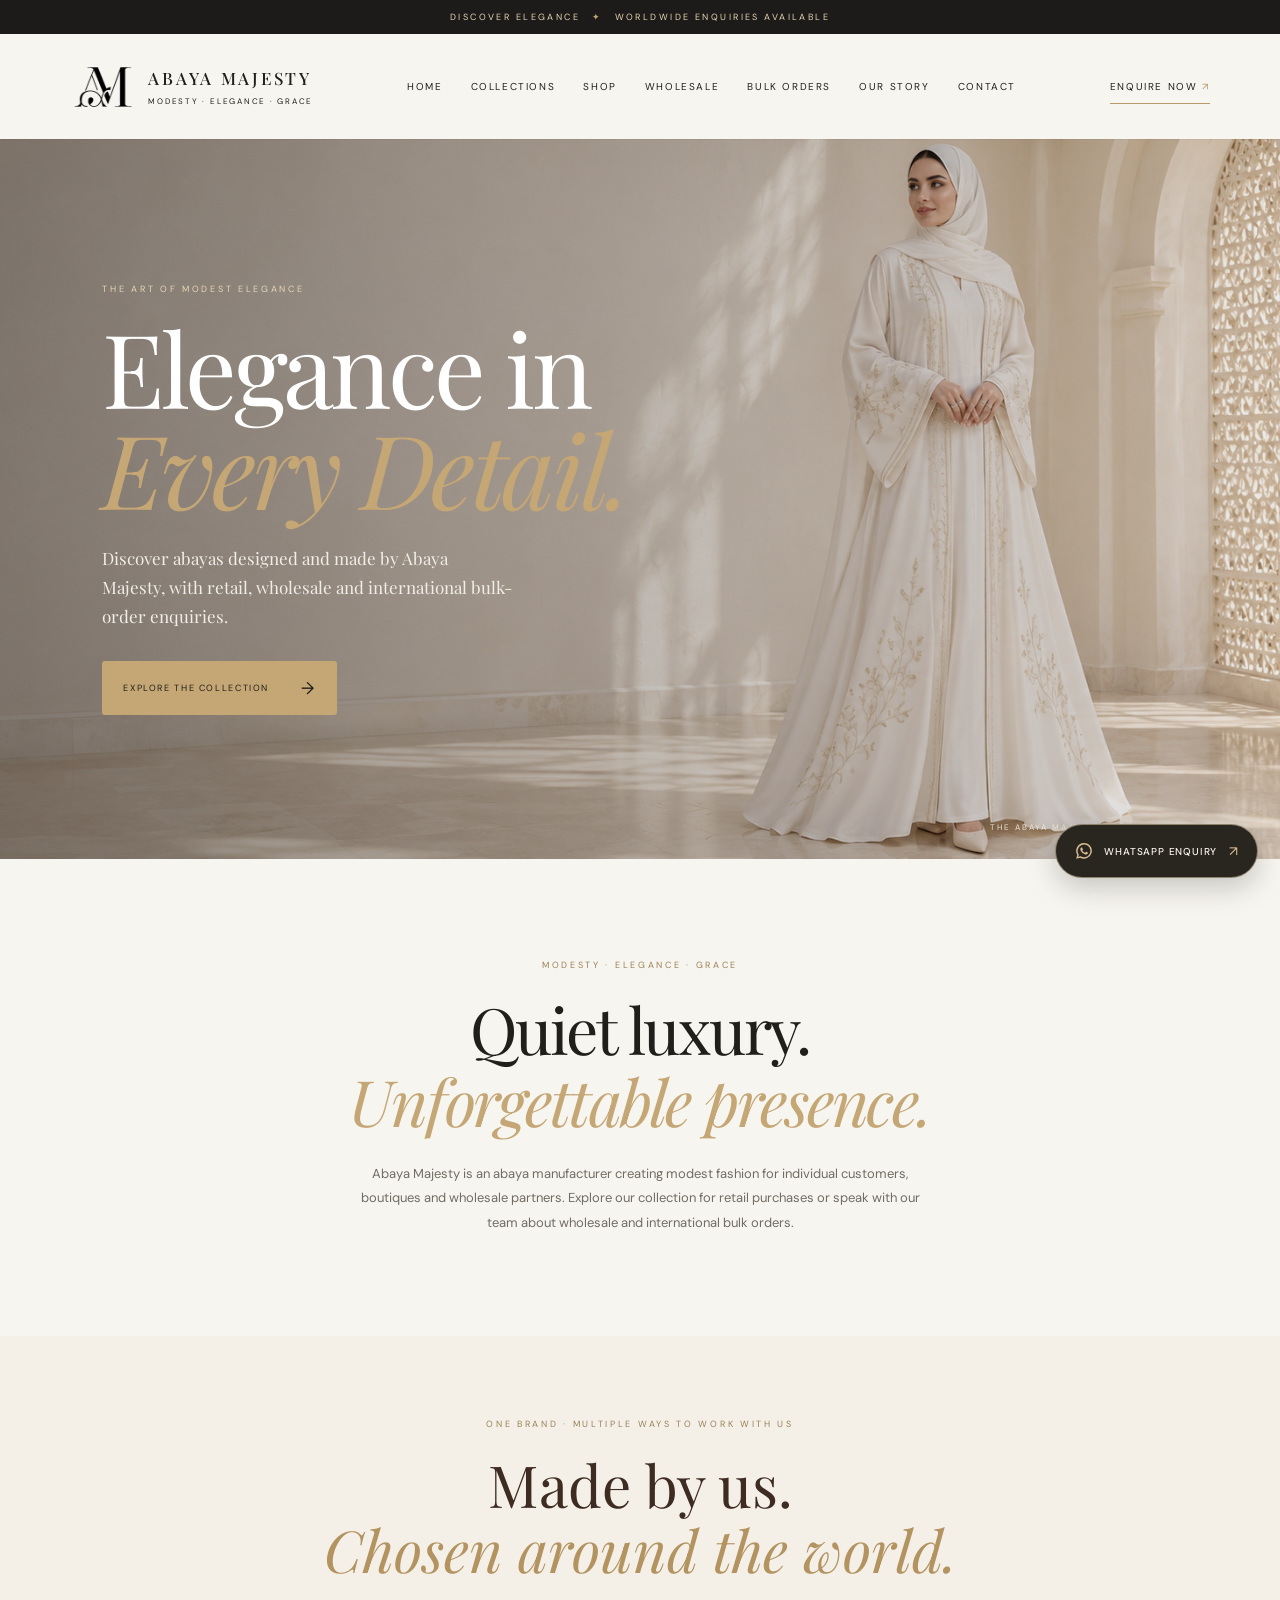
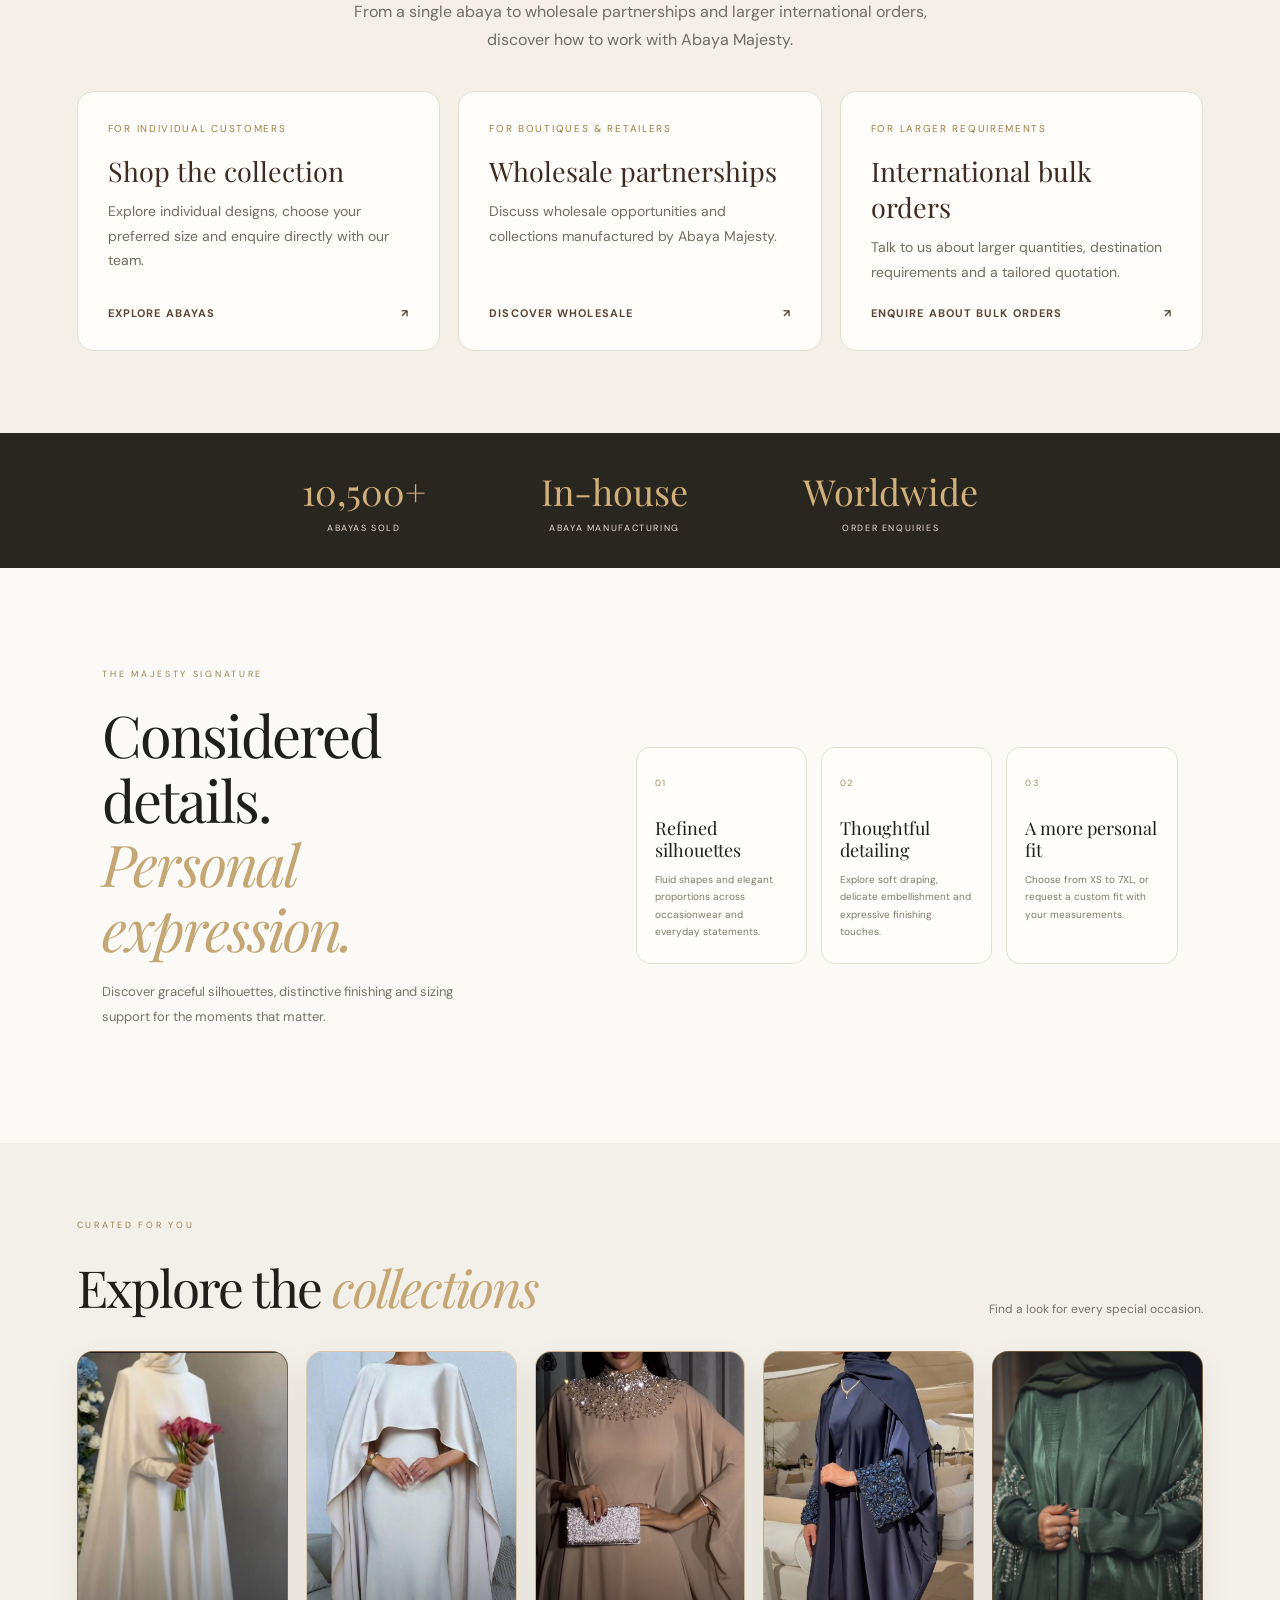
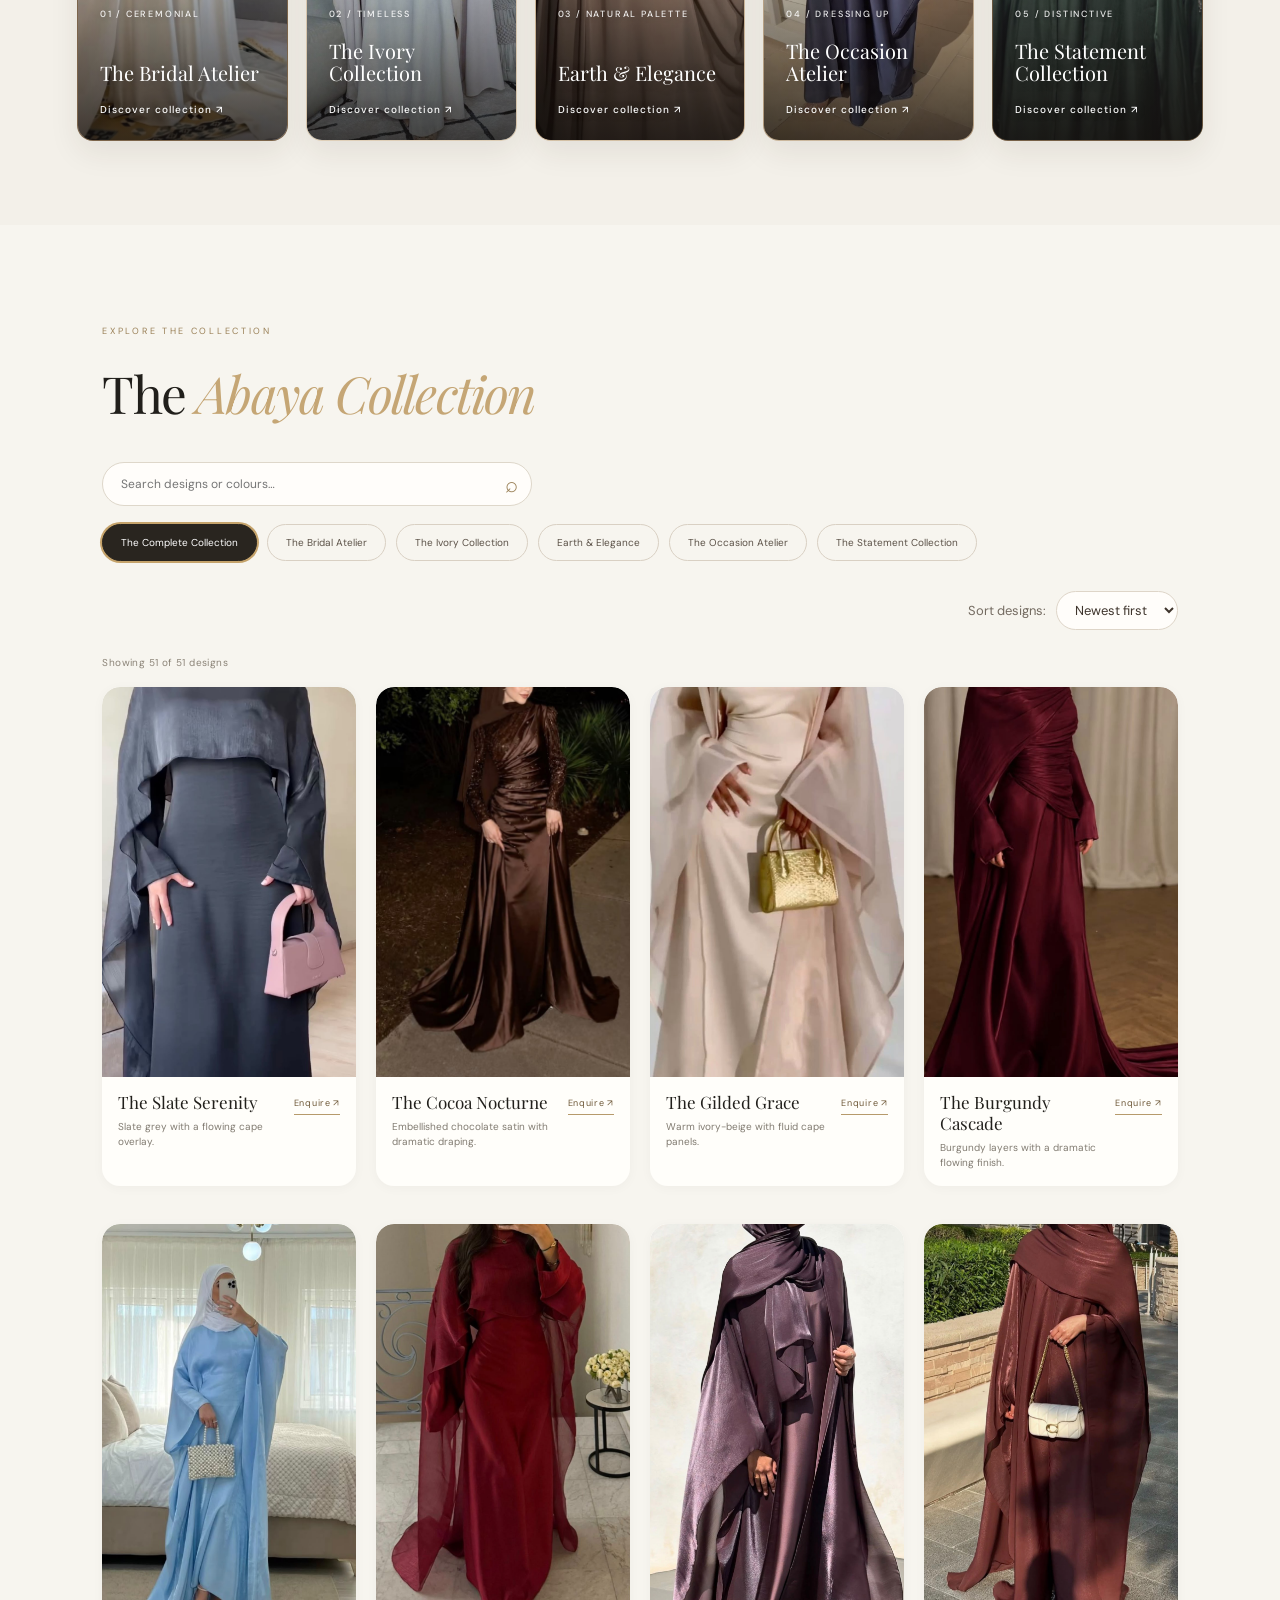
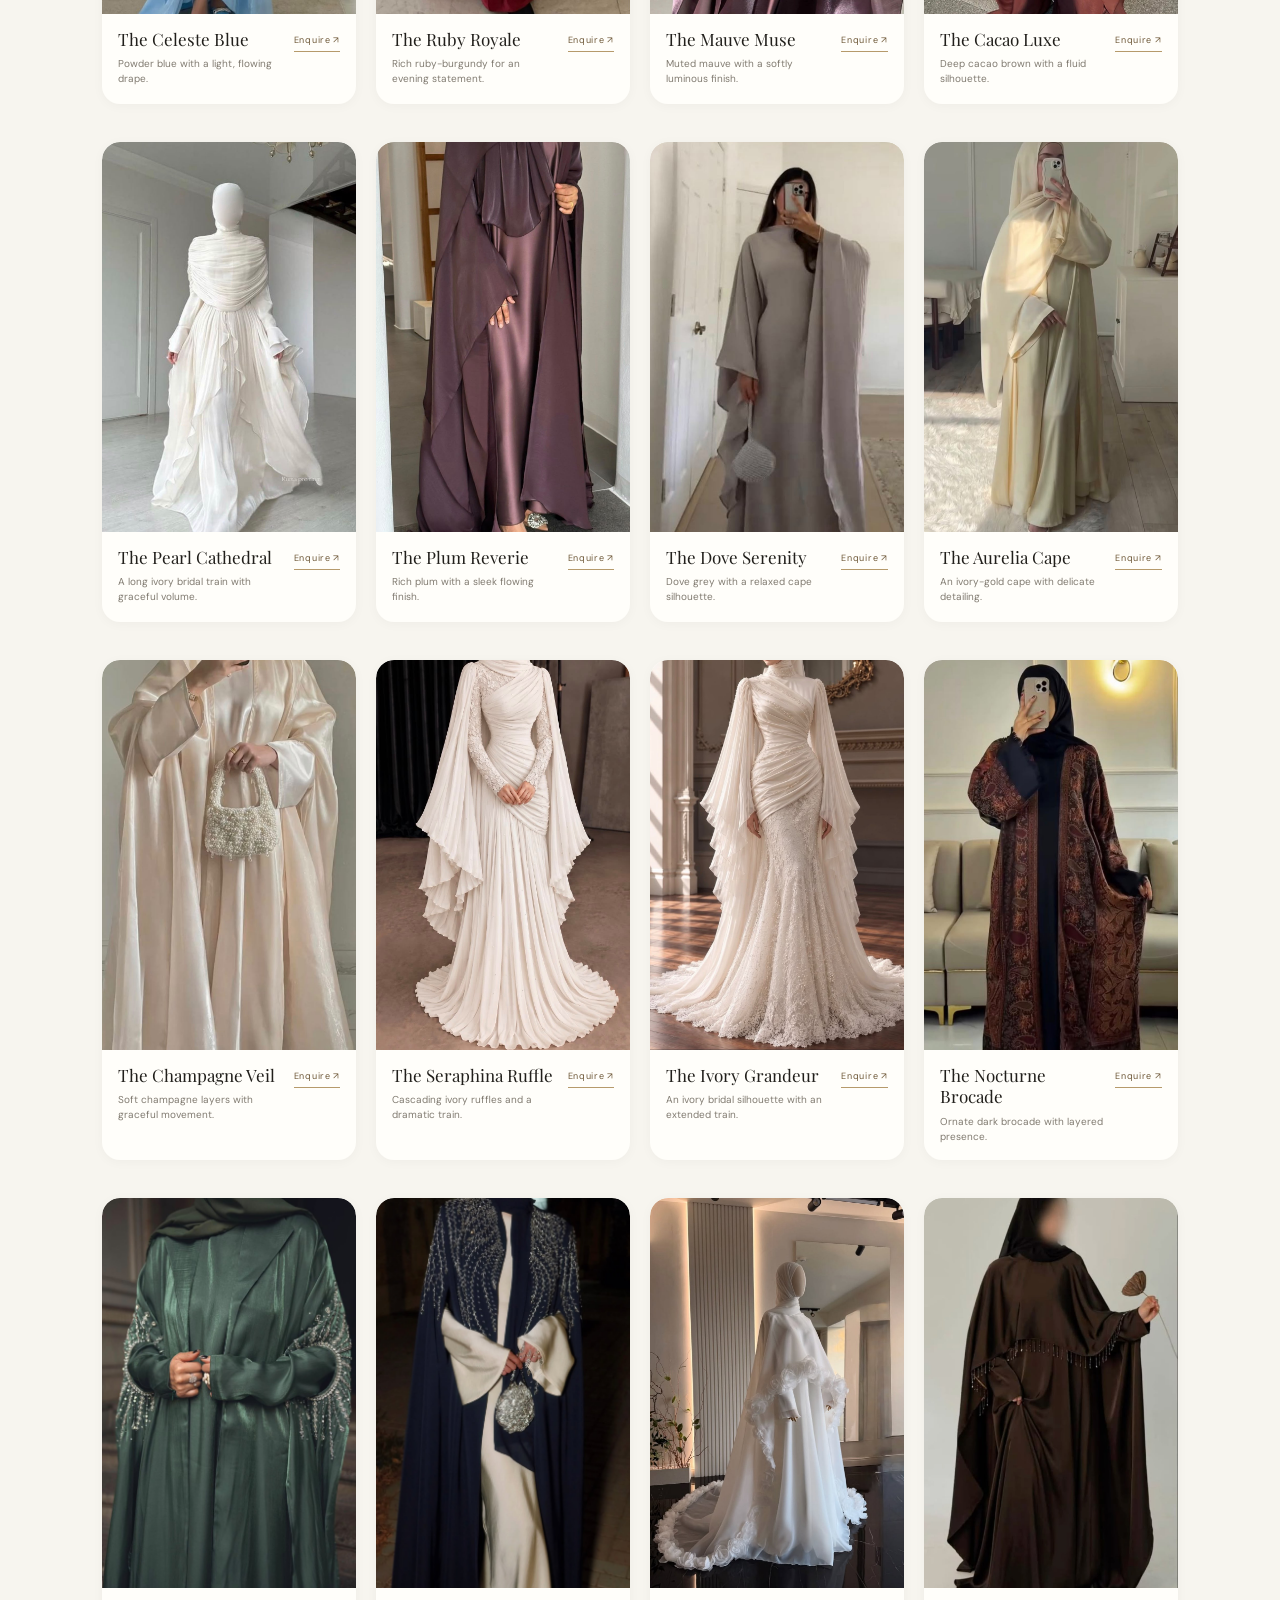
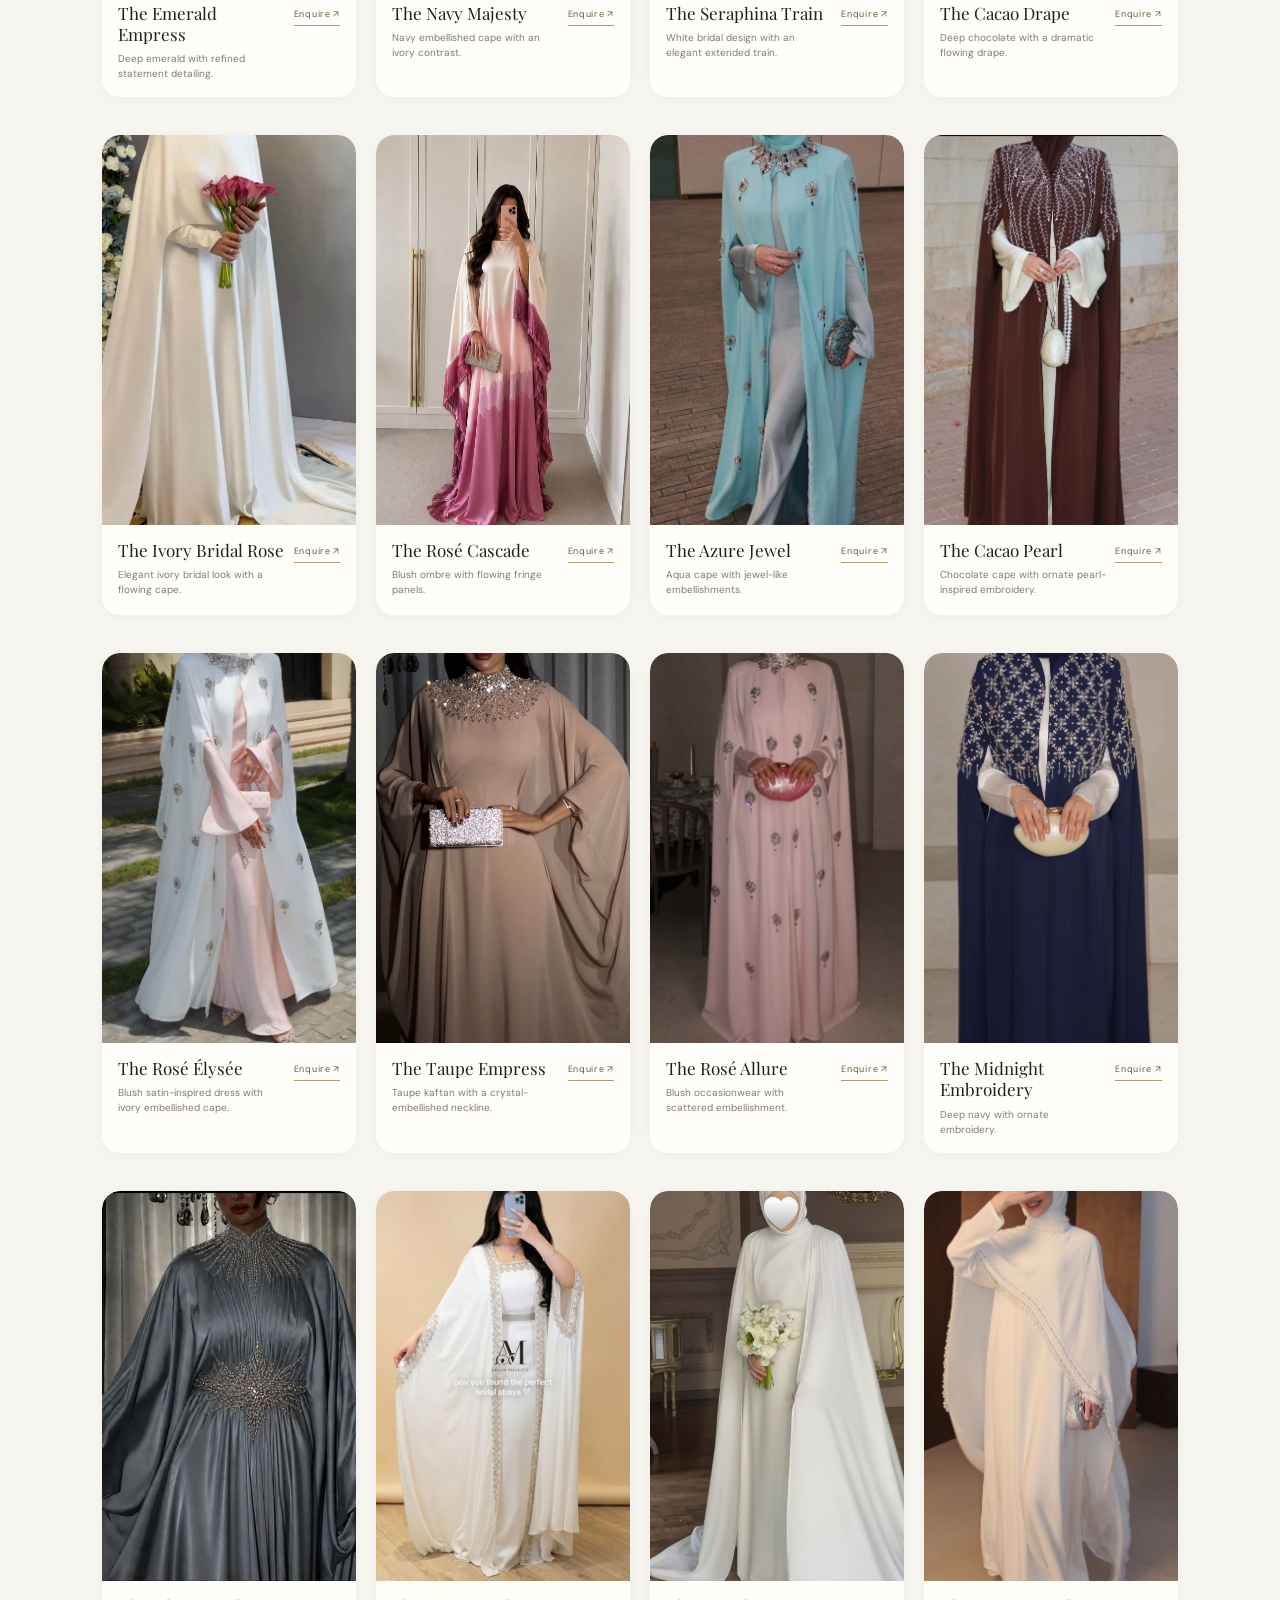
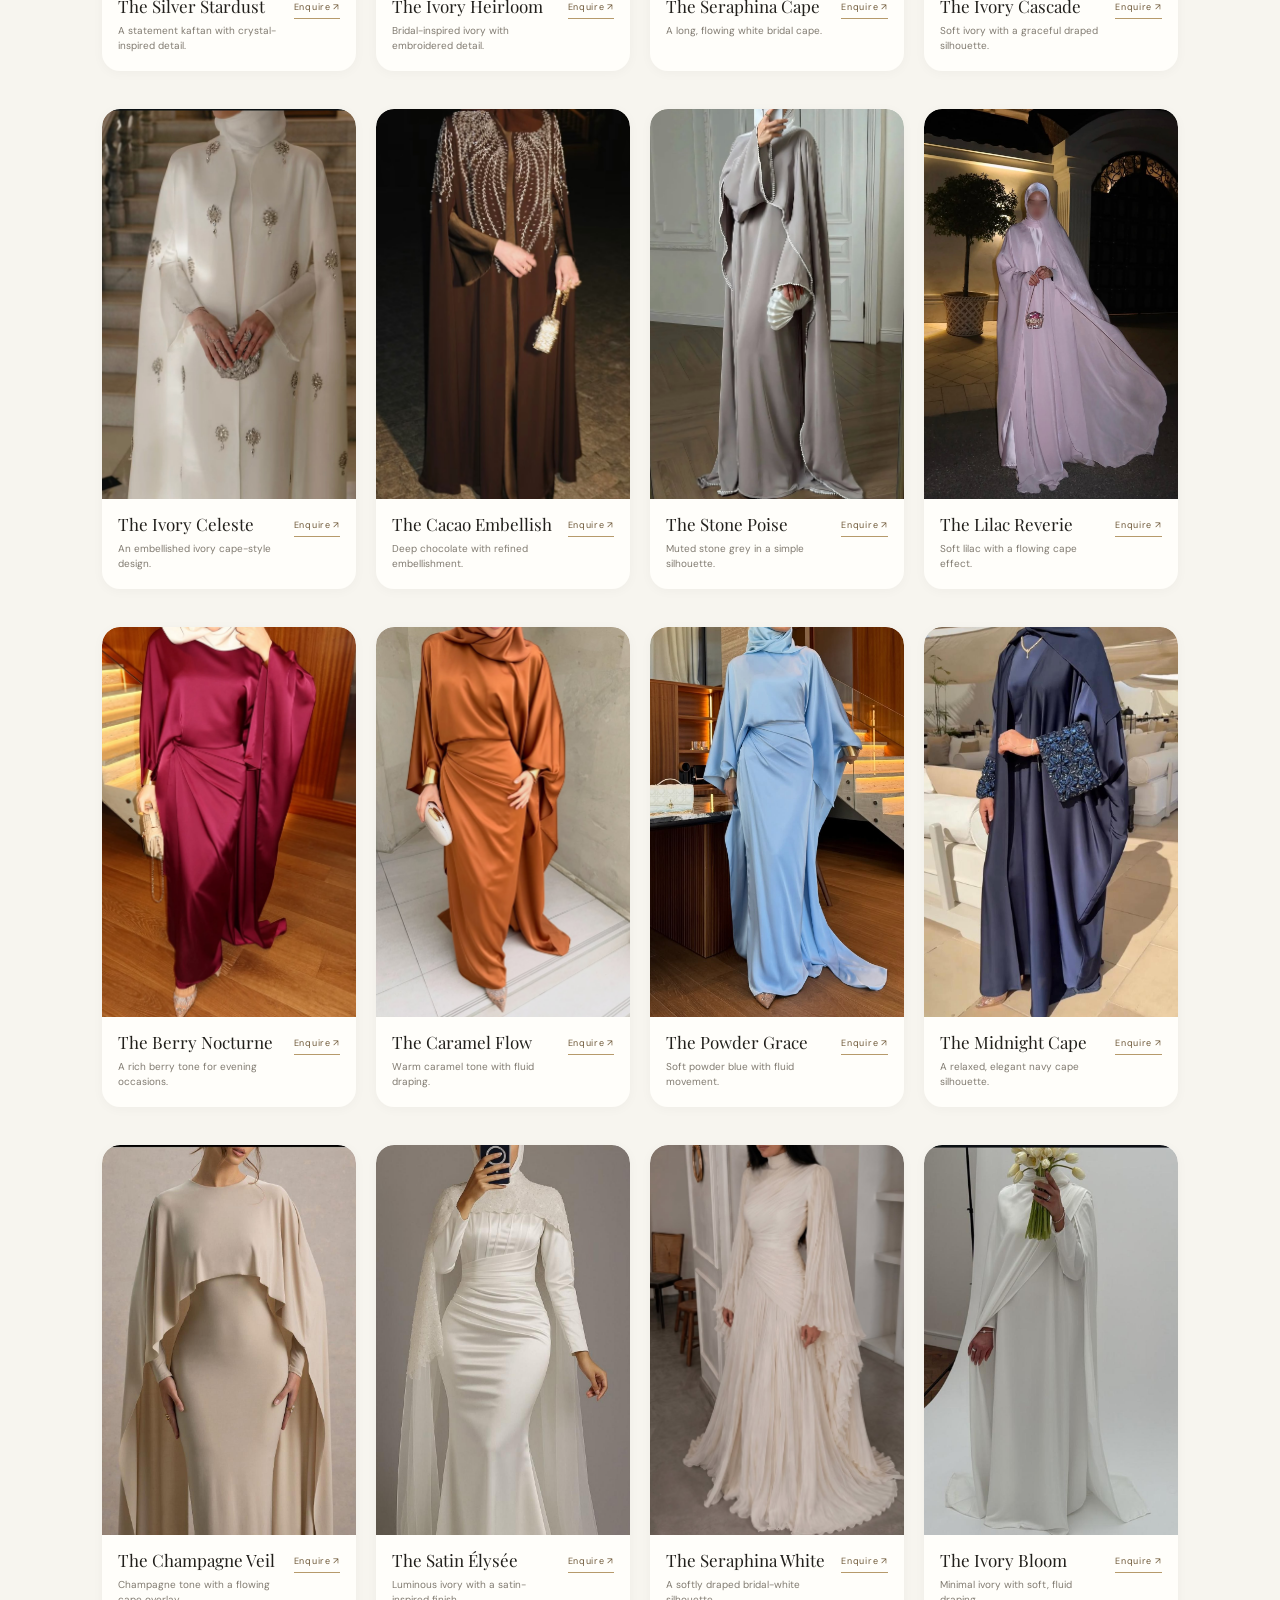
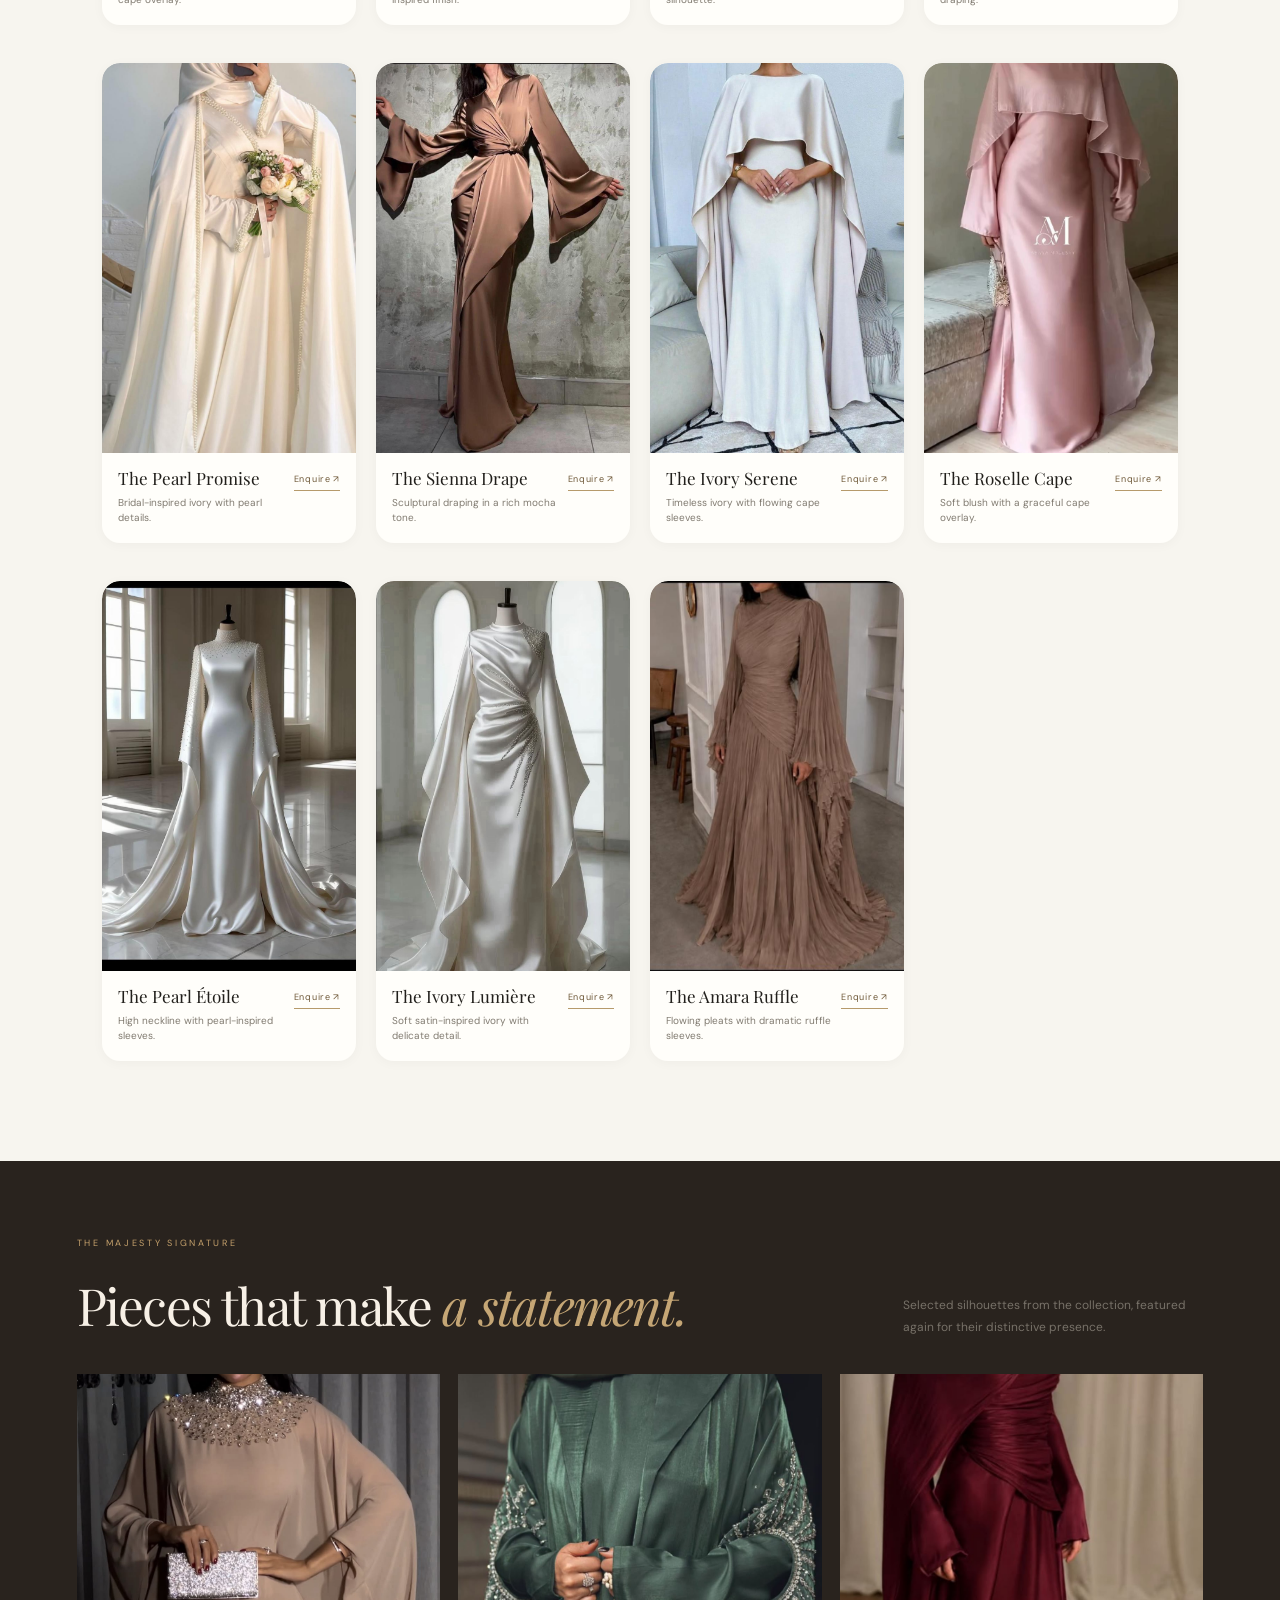
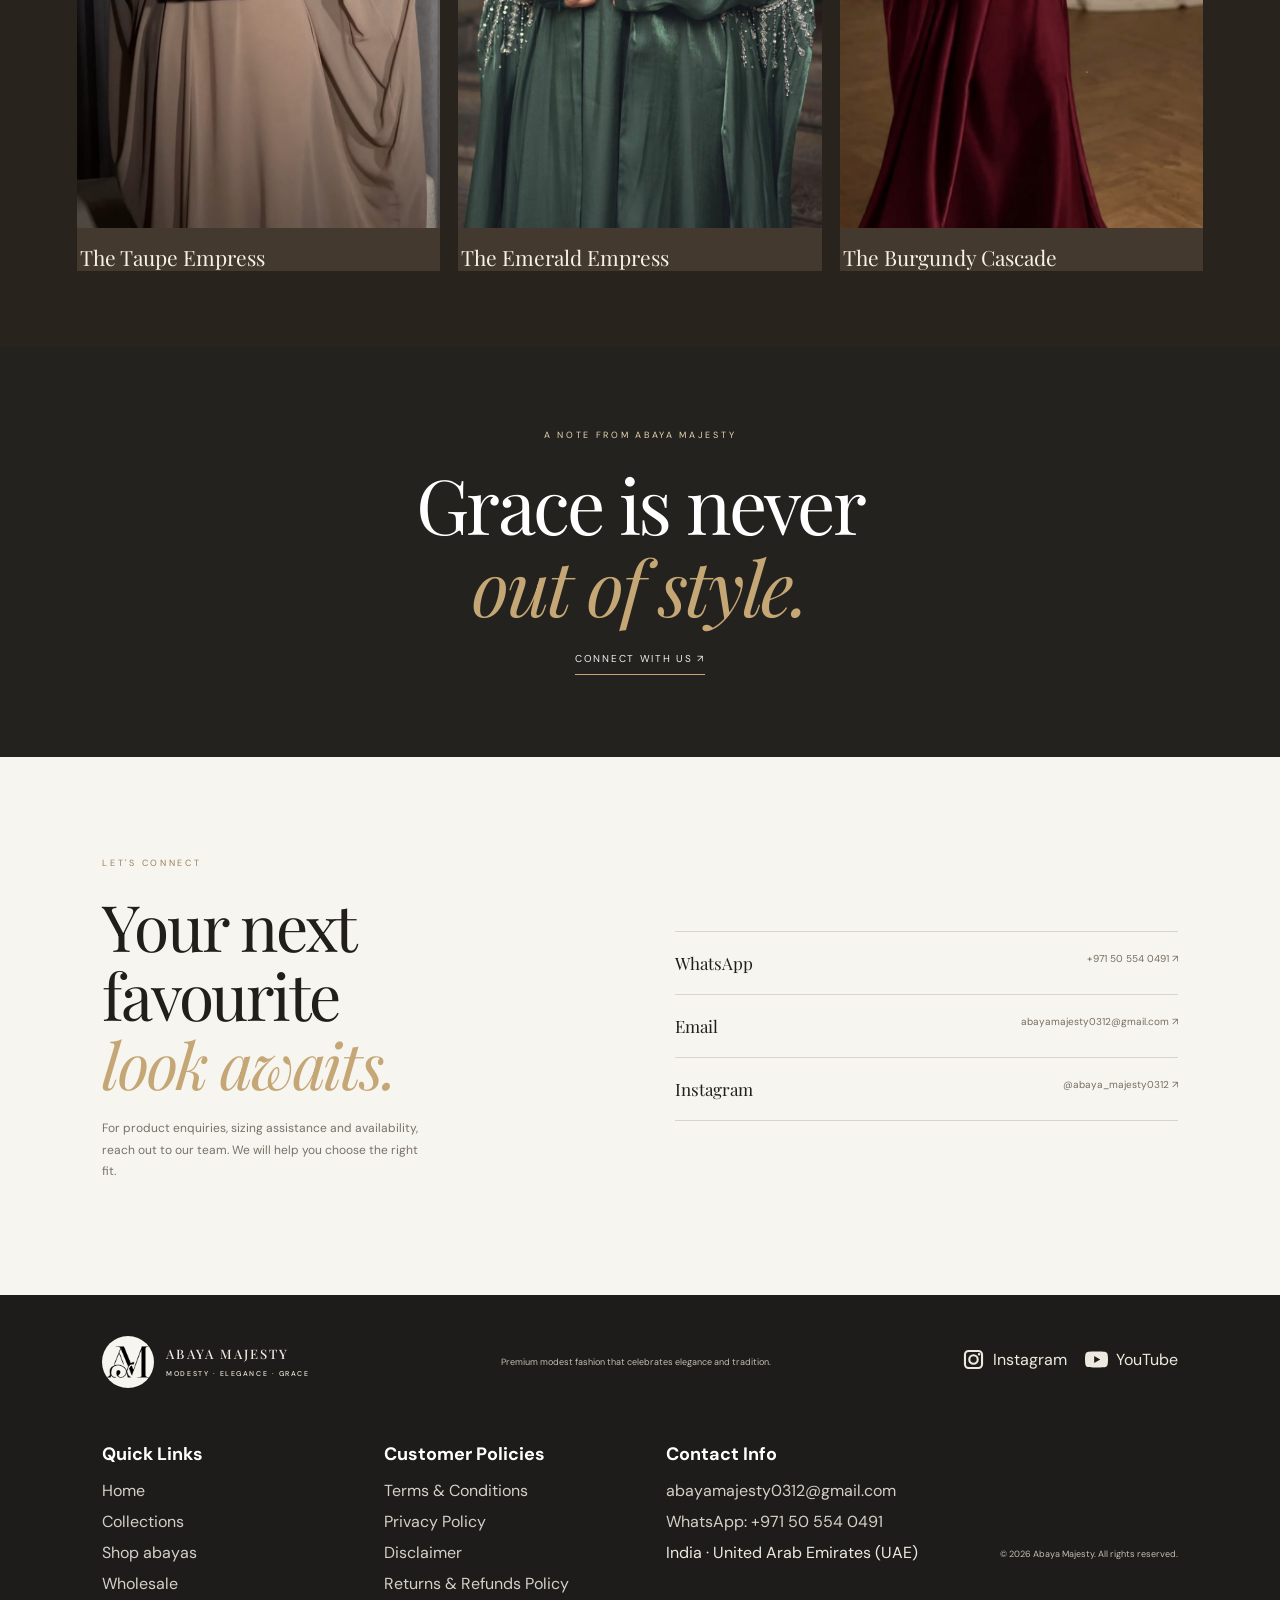
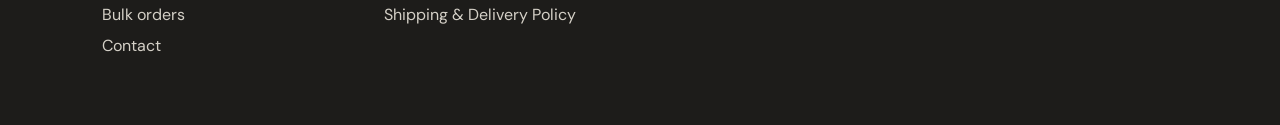
==== commit 008792e7: "Fix hero caption positioning in CSS Added CSS styles to adjust hero caption positioning and responsi" ====
--- a/index.html
+++ b/index.html
@@ -278,6 +278,30 @@
 @media(max-width:1100px){.catalogue-category-cards{grid-template-columns:repeat(3,minmax(0,1fr))!important}.catalogue-category-cards .category-gateway{height:350px!important}}
 @media(max-width:700px){.collection-band{padding:54px 5% 60px!important}.collection-band .section-heading{display:block!important}.catalogue-category-cards{grid-template-columns:repeat(2,minmax(0,1fr))!important;gap:12px!important}.catalogue-category-cards .category-gateway{height:270px!important;border-radius:13px!important}.catalogue-category-cards .category-gateway .category-number{left:15px!important;bottom:99px!important;font-size:8px!important}.catalogue-category-cards .category-gateway strong{left:15px!important;right:12px!important;bottom:48px!important;font-size:19px!important}.catalogue-category-cards .category-gateway b{left:15px!important;bottom:20px!important;font-size:9px!important}}
 @media(max-width:390px){.catalogue-category-cards{grid-template-columns:1fr!important}.catalogue-category-cards .category-gateway{height:330px!important}}
+
+/* Minimal fix: keep the hero collection caption out of the headline area */
+.hero .hero-caption{
+  position:absolute!important;
+  right:clamp(18px,5vw,72px)!important;
+  left:auto!important;
+  top:auto!important;
+  bottom:26px!important;
+  transform:none!important;
+  margin:0!important;
+  max-width:min(45vw,420px);
+  text-align:right!important;
+  z-index:3!important;
+  line-height:1.5;
+}
+@media(max-width:640px){
+  .hero .hero-caption{
+    right:16px!important;
+    bottom:16px!important;
+    max-width:60vw;
+    font-size:9px!important;
+  }
+}
+
 </style>
 
 </head>
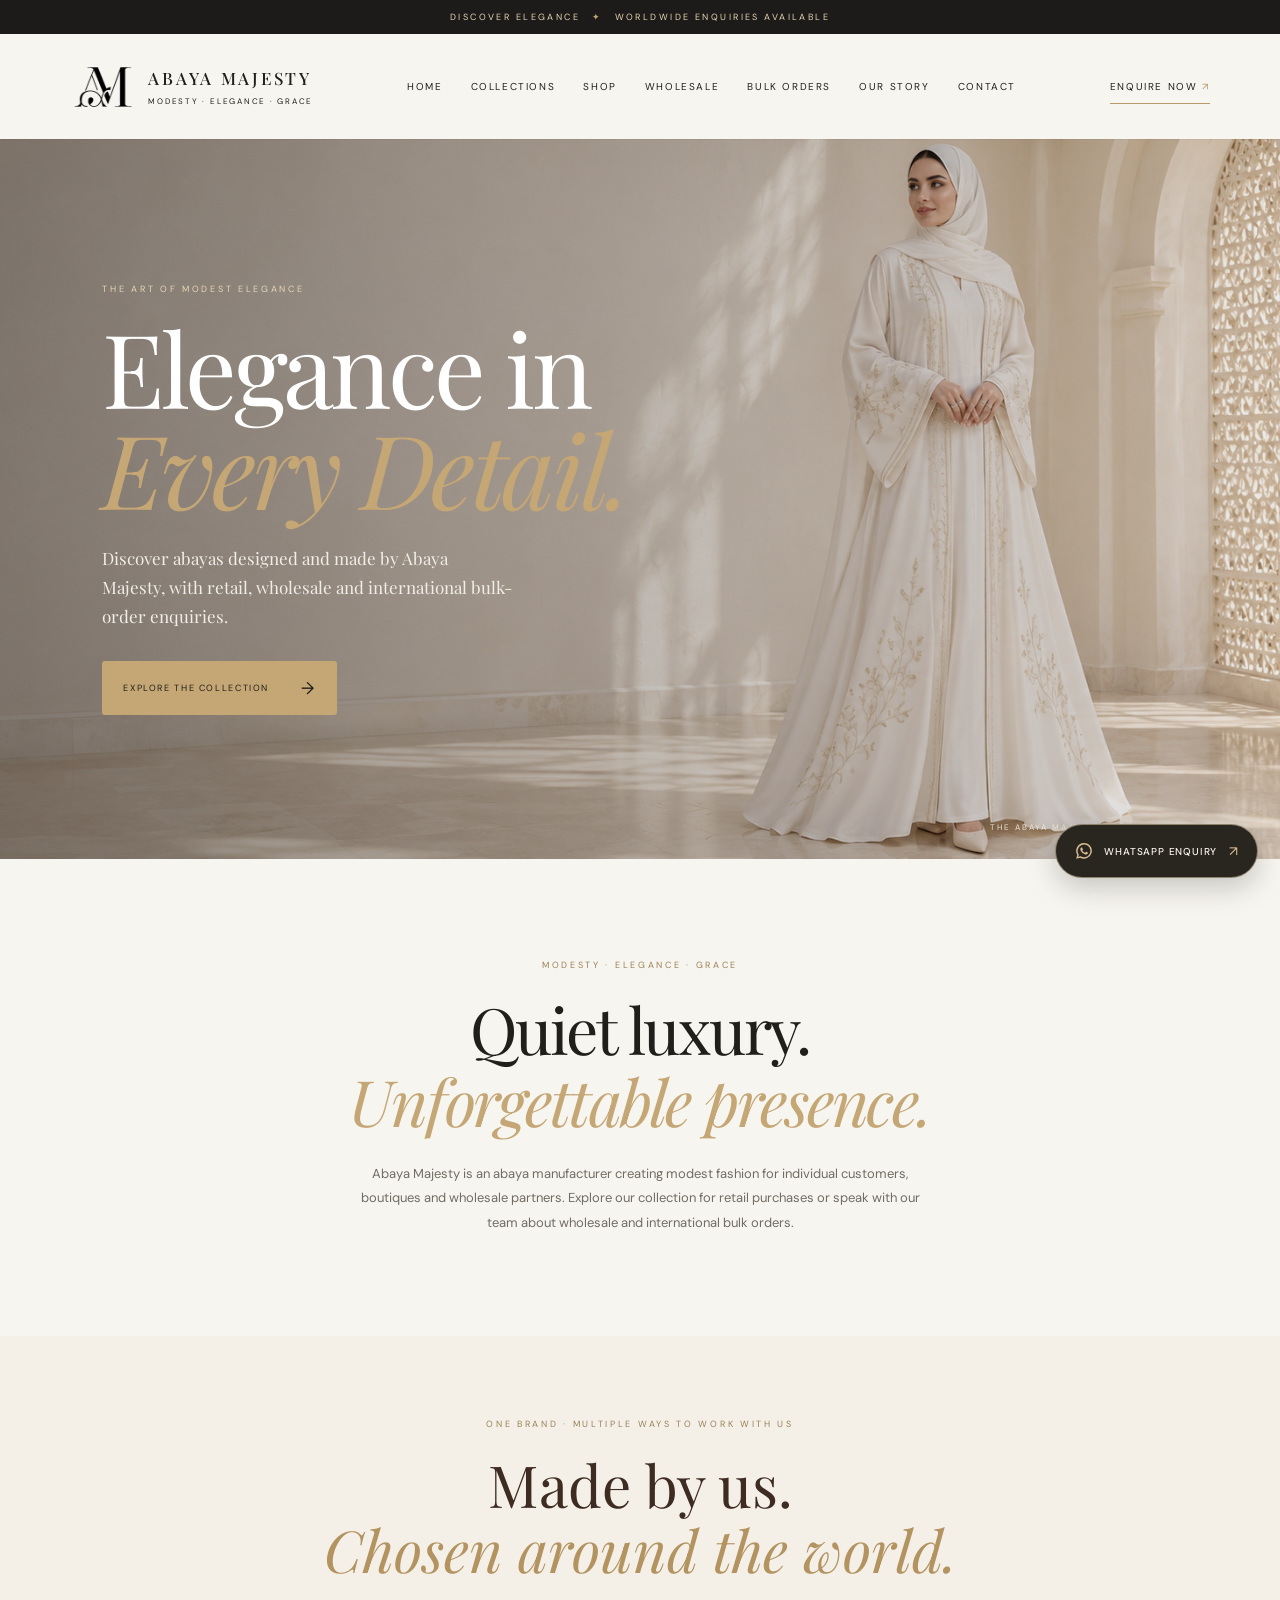
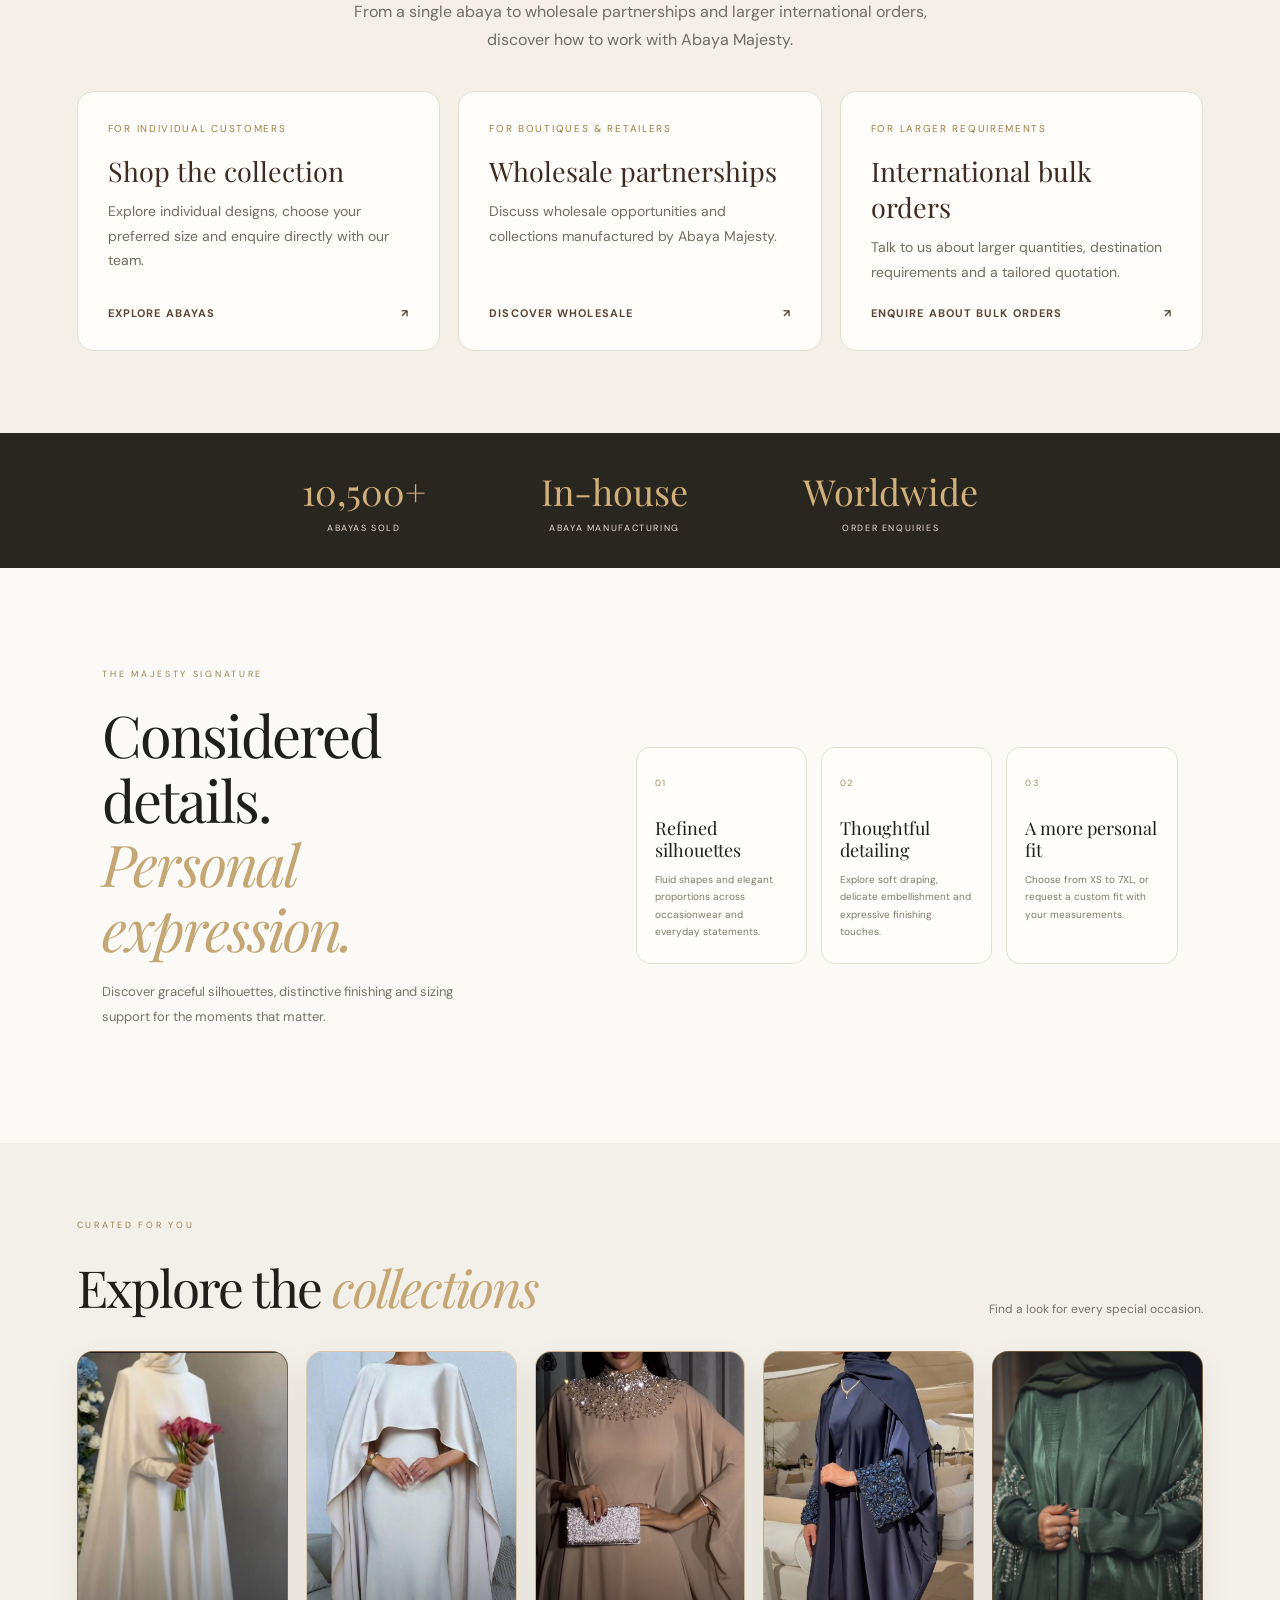
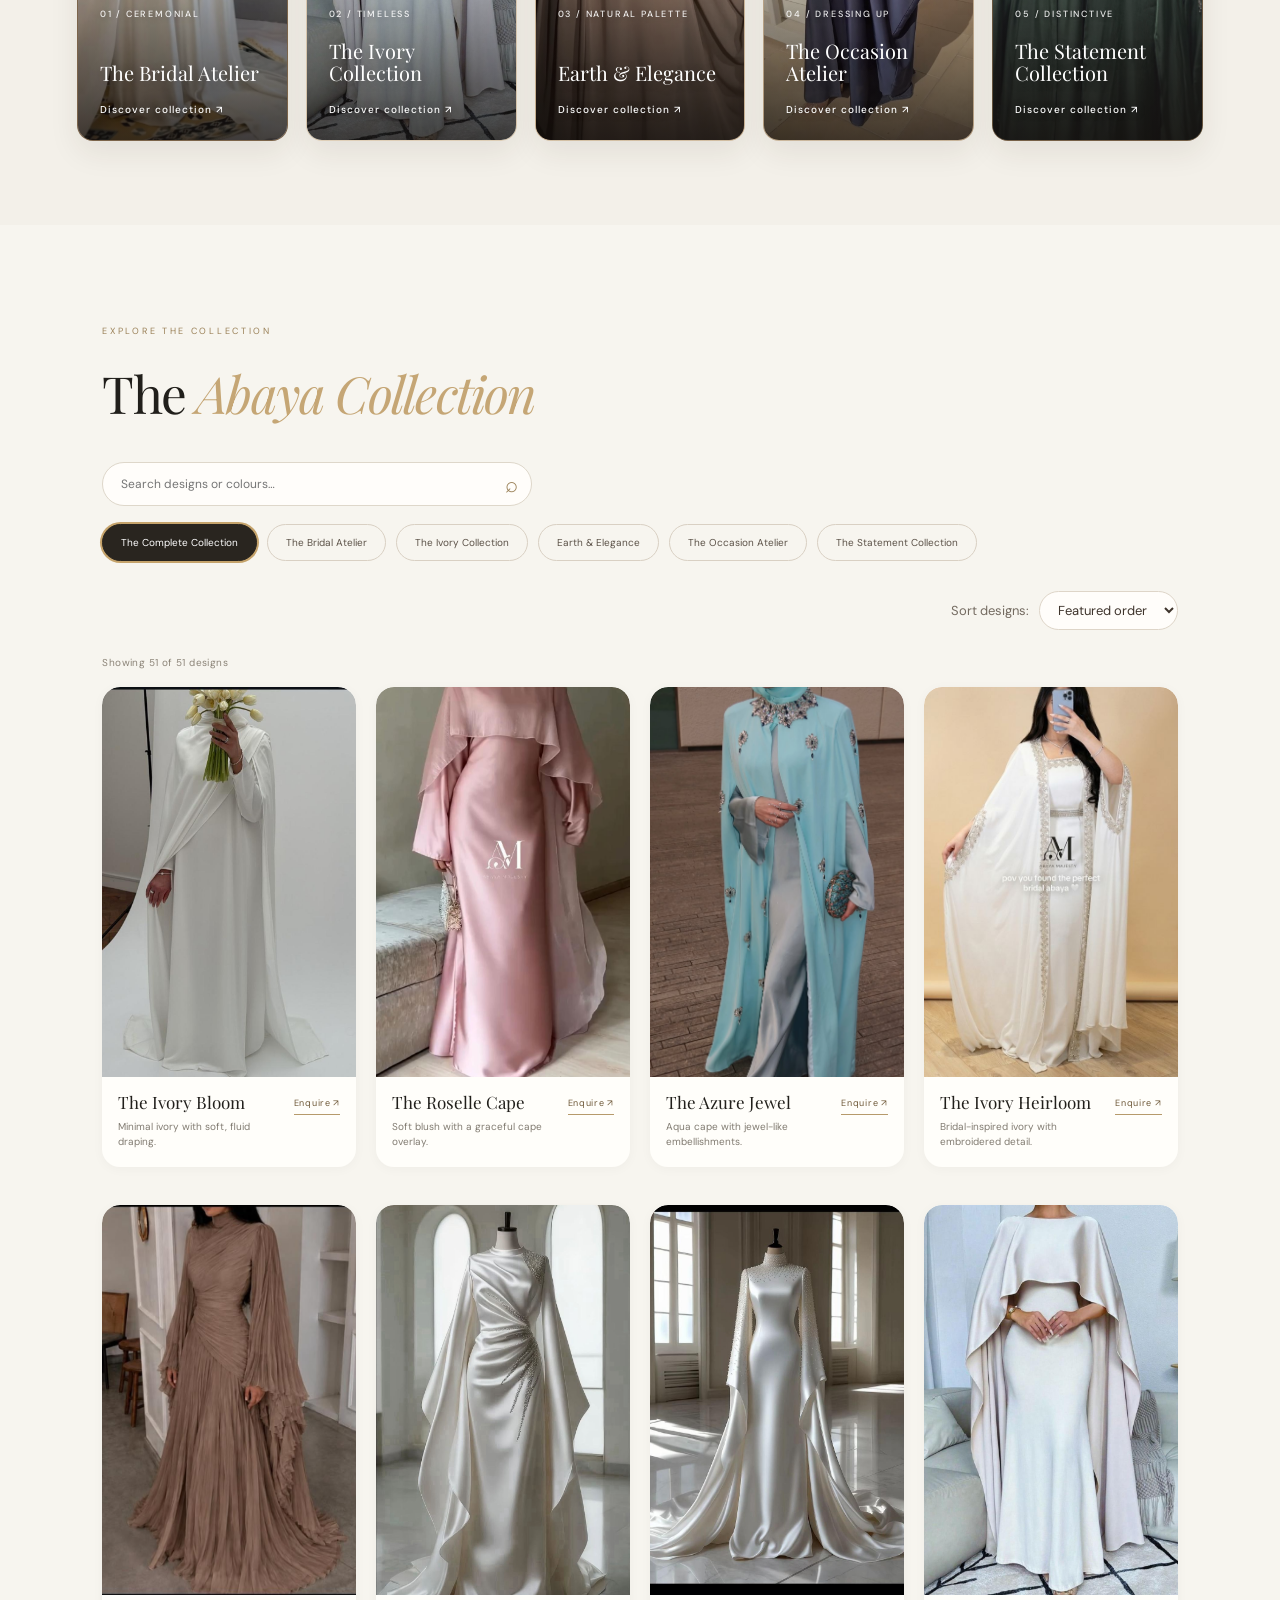
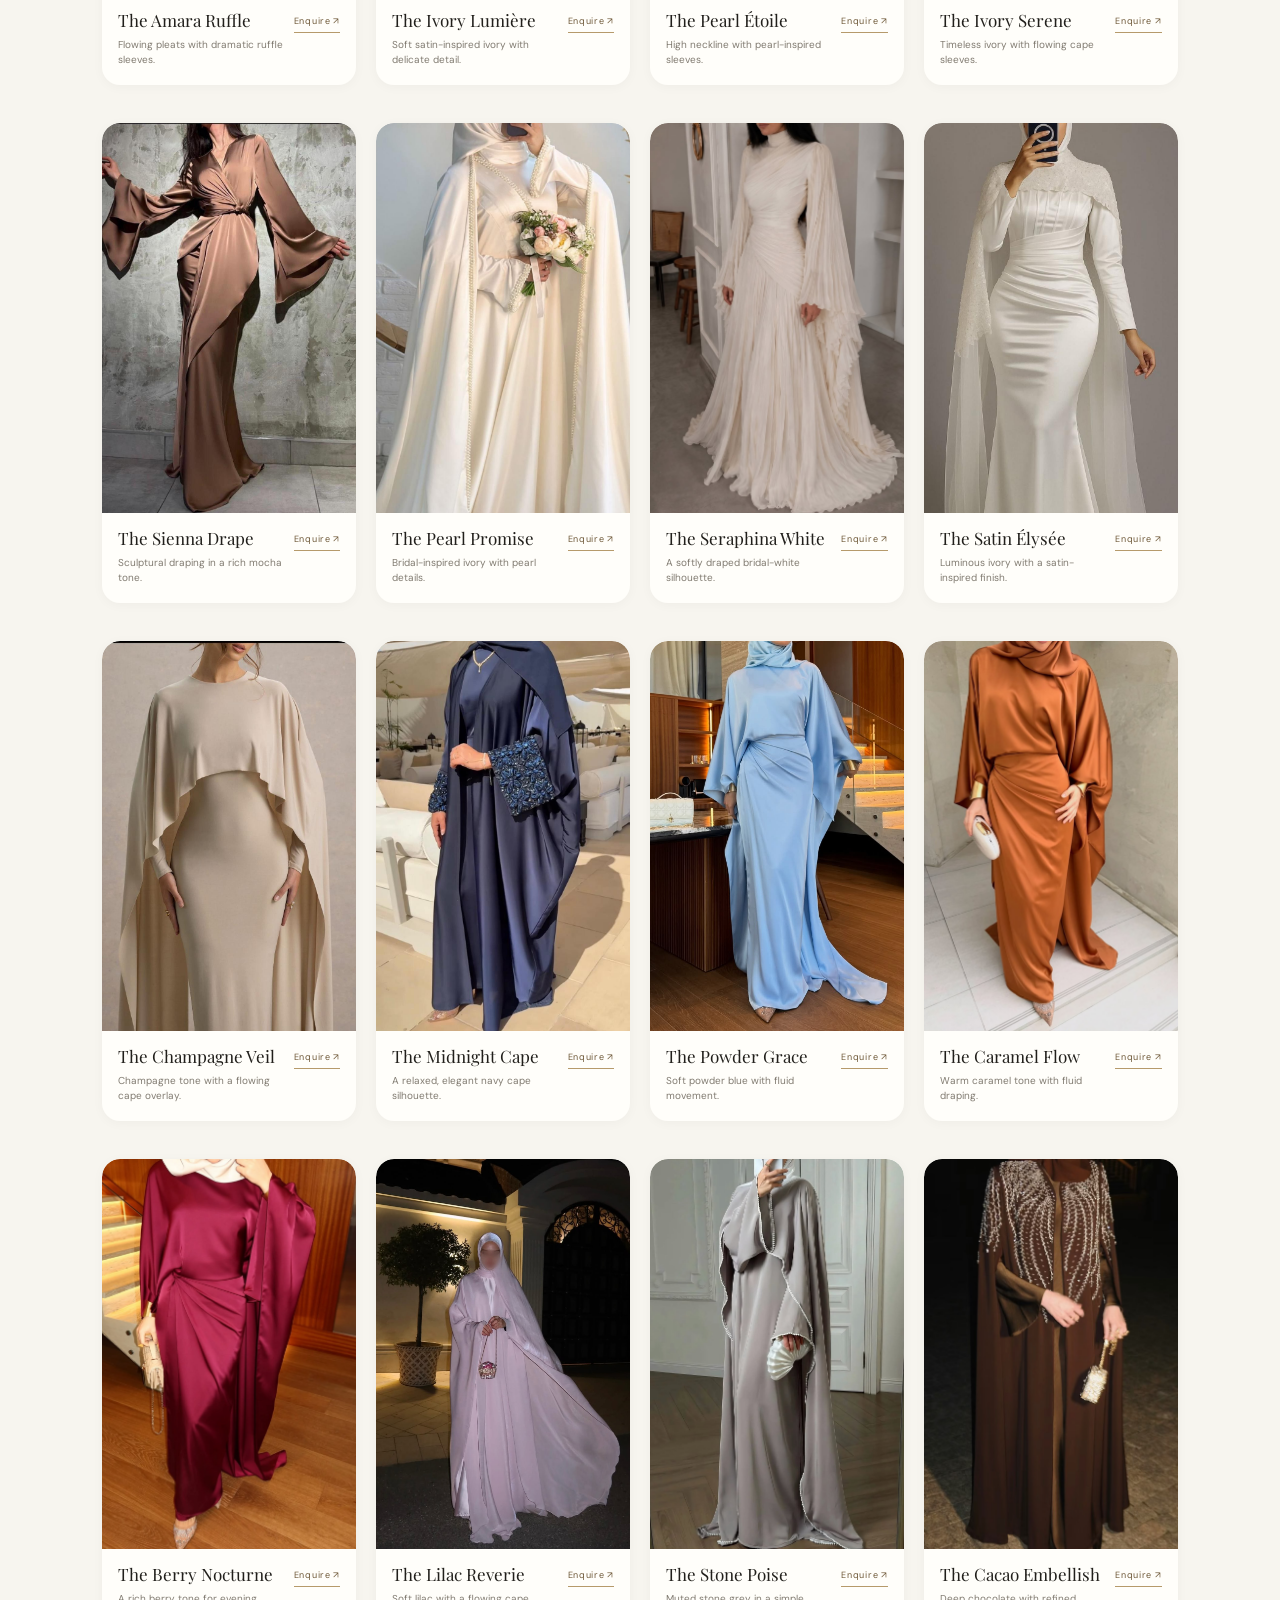
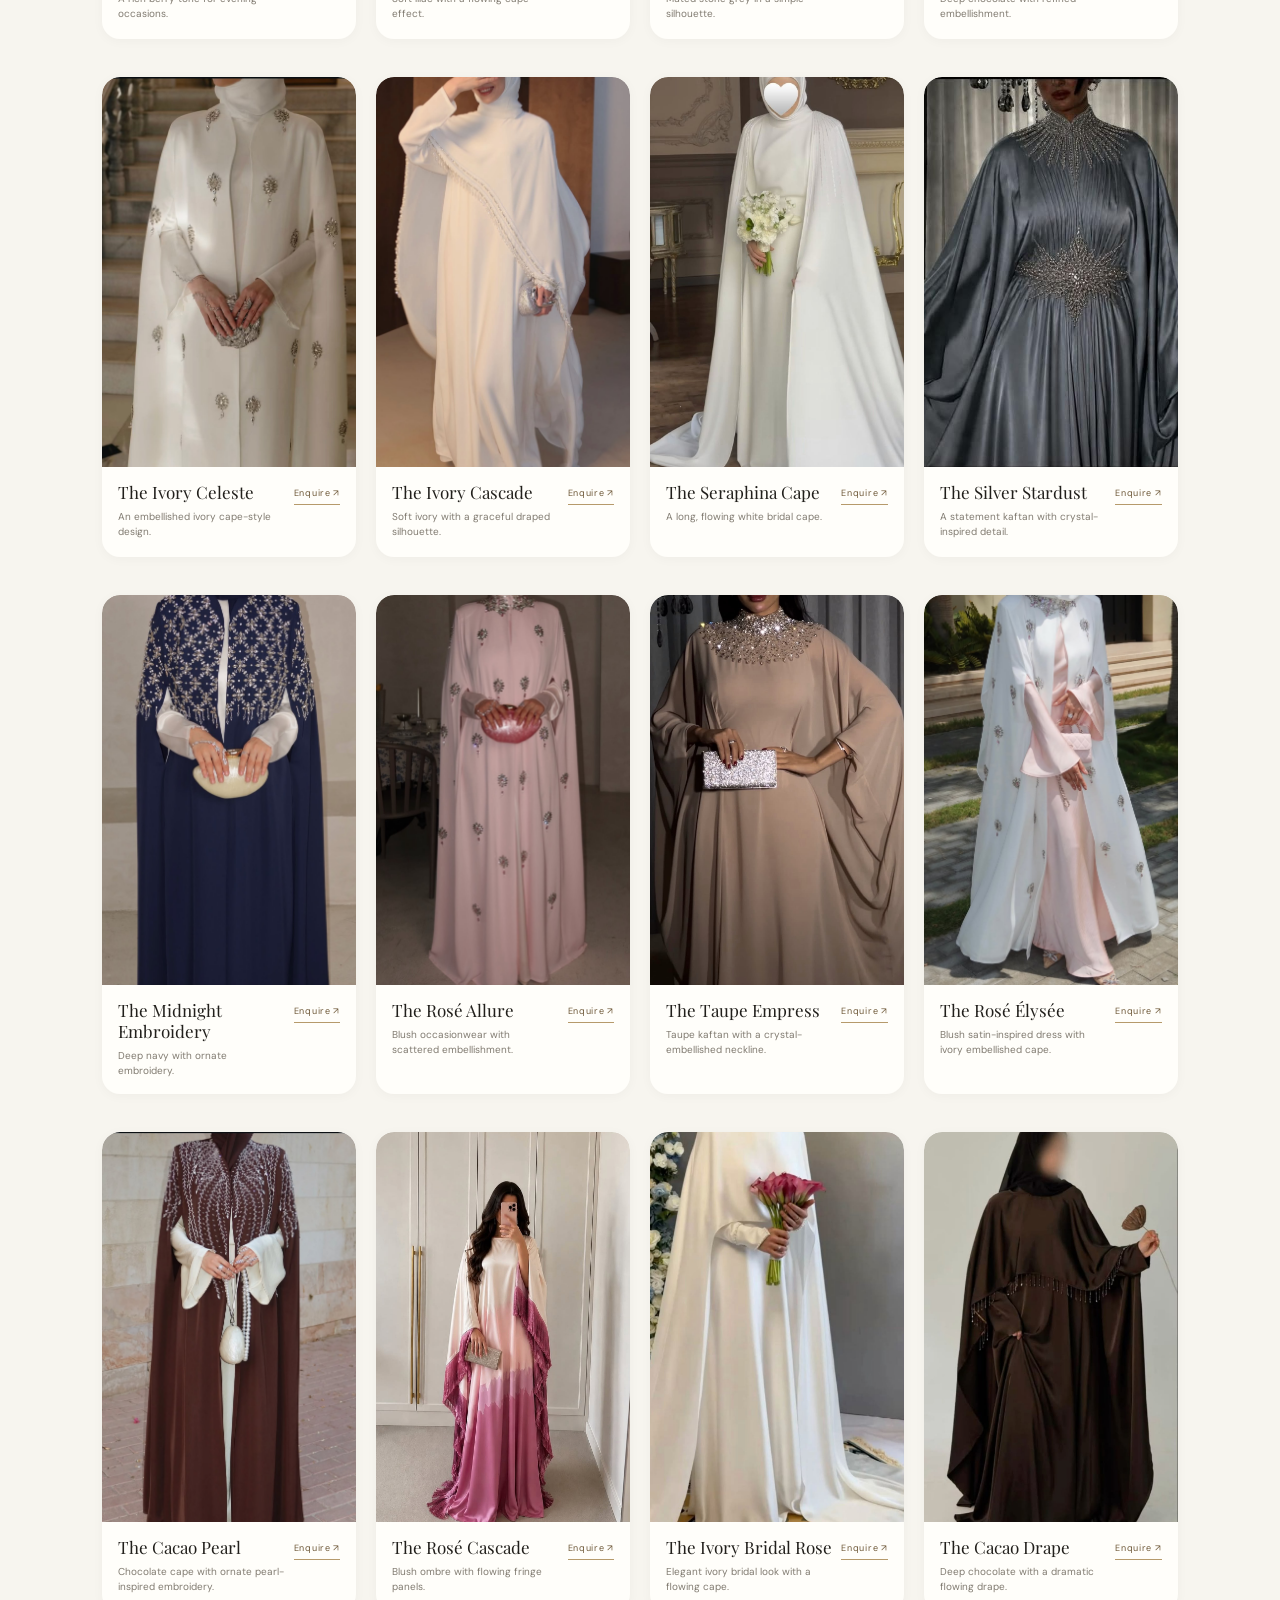
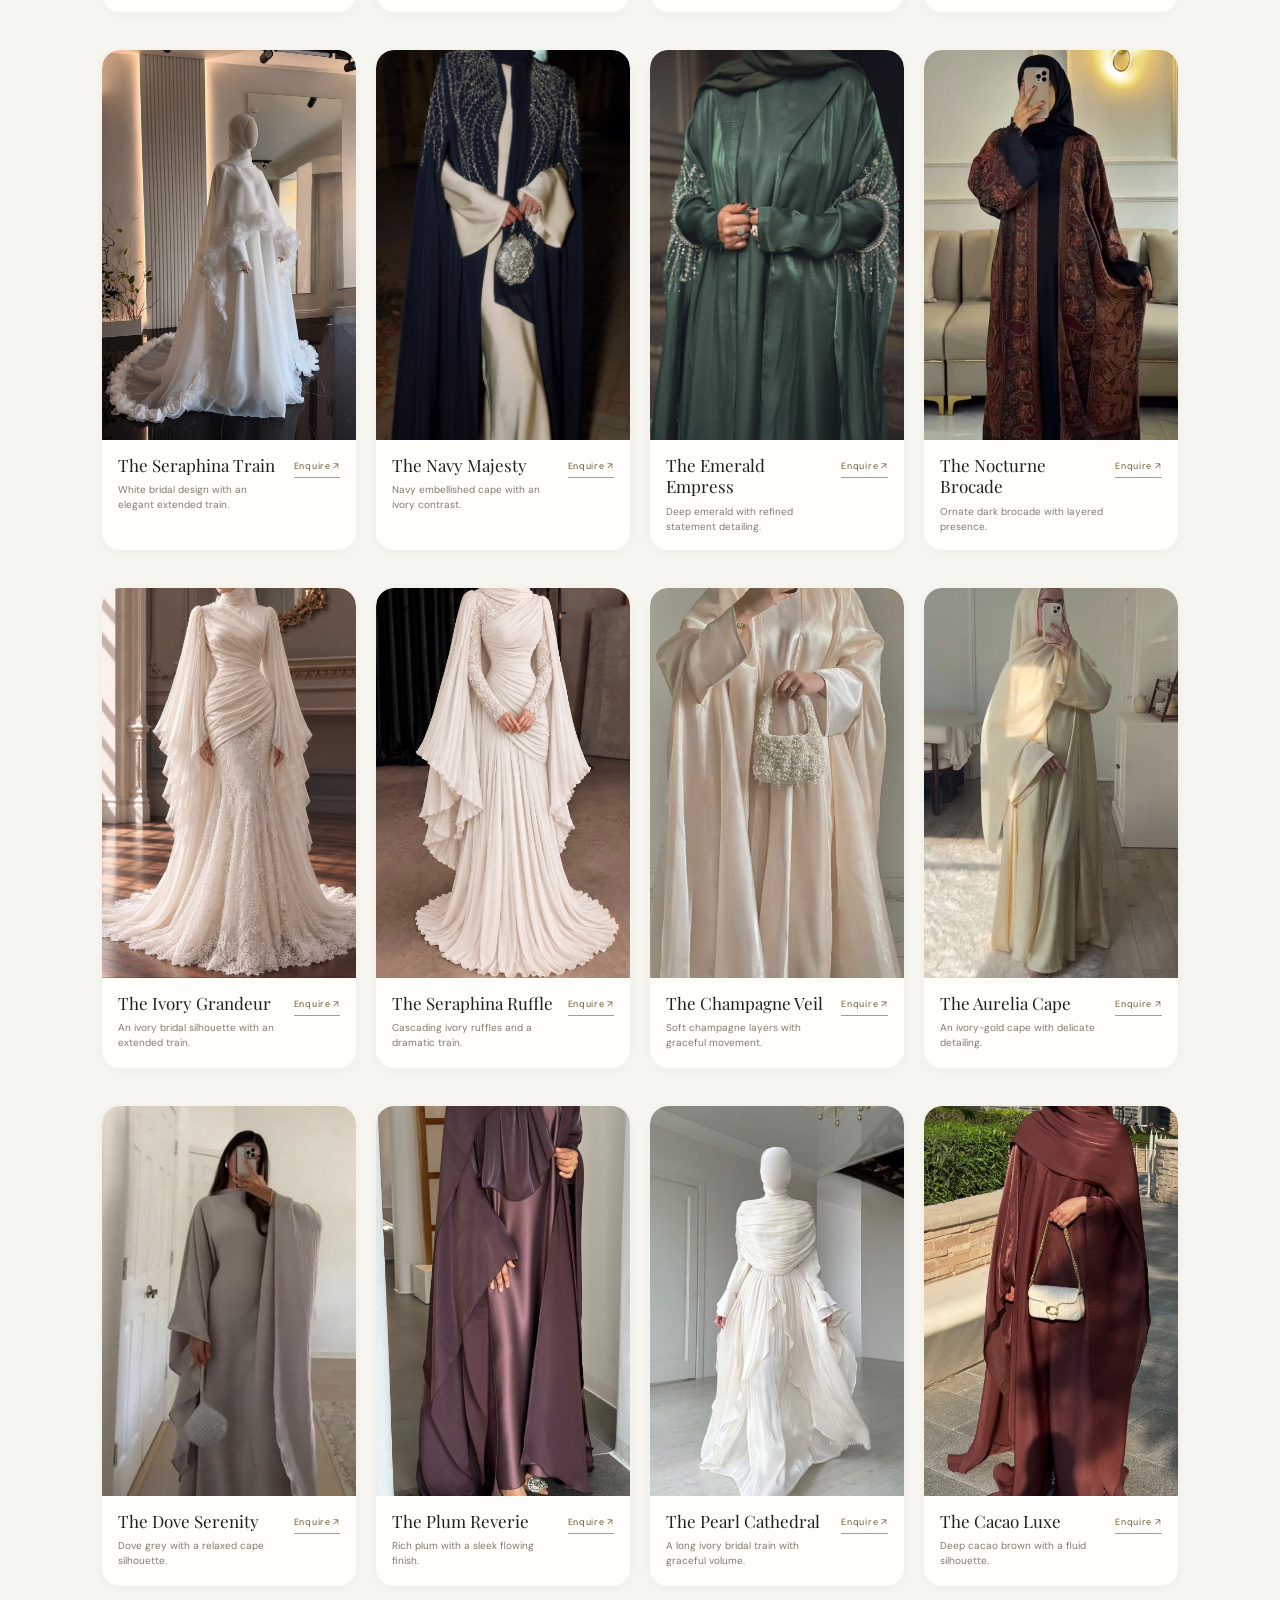
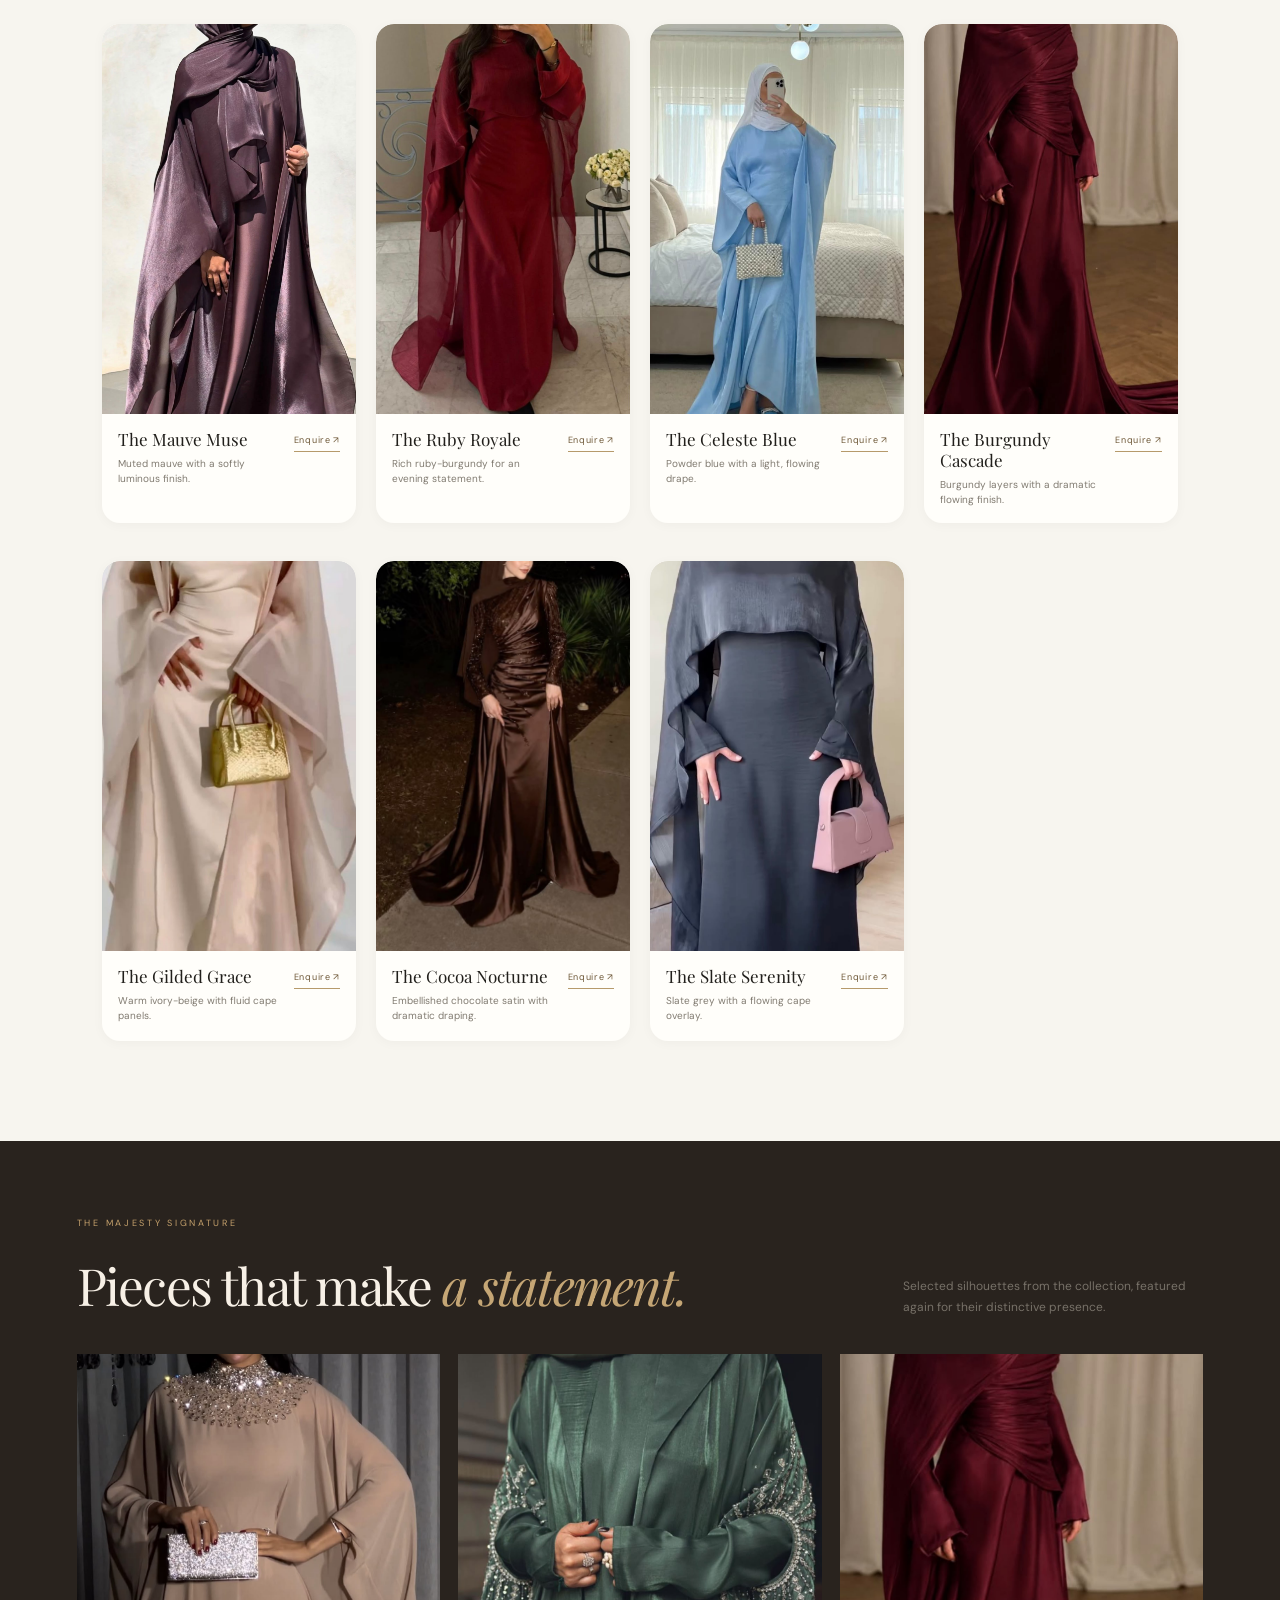
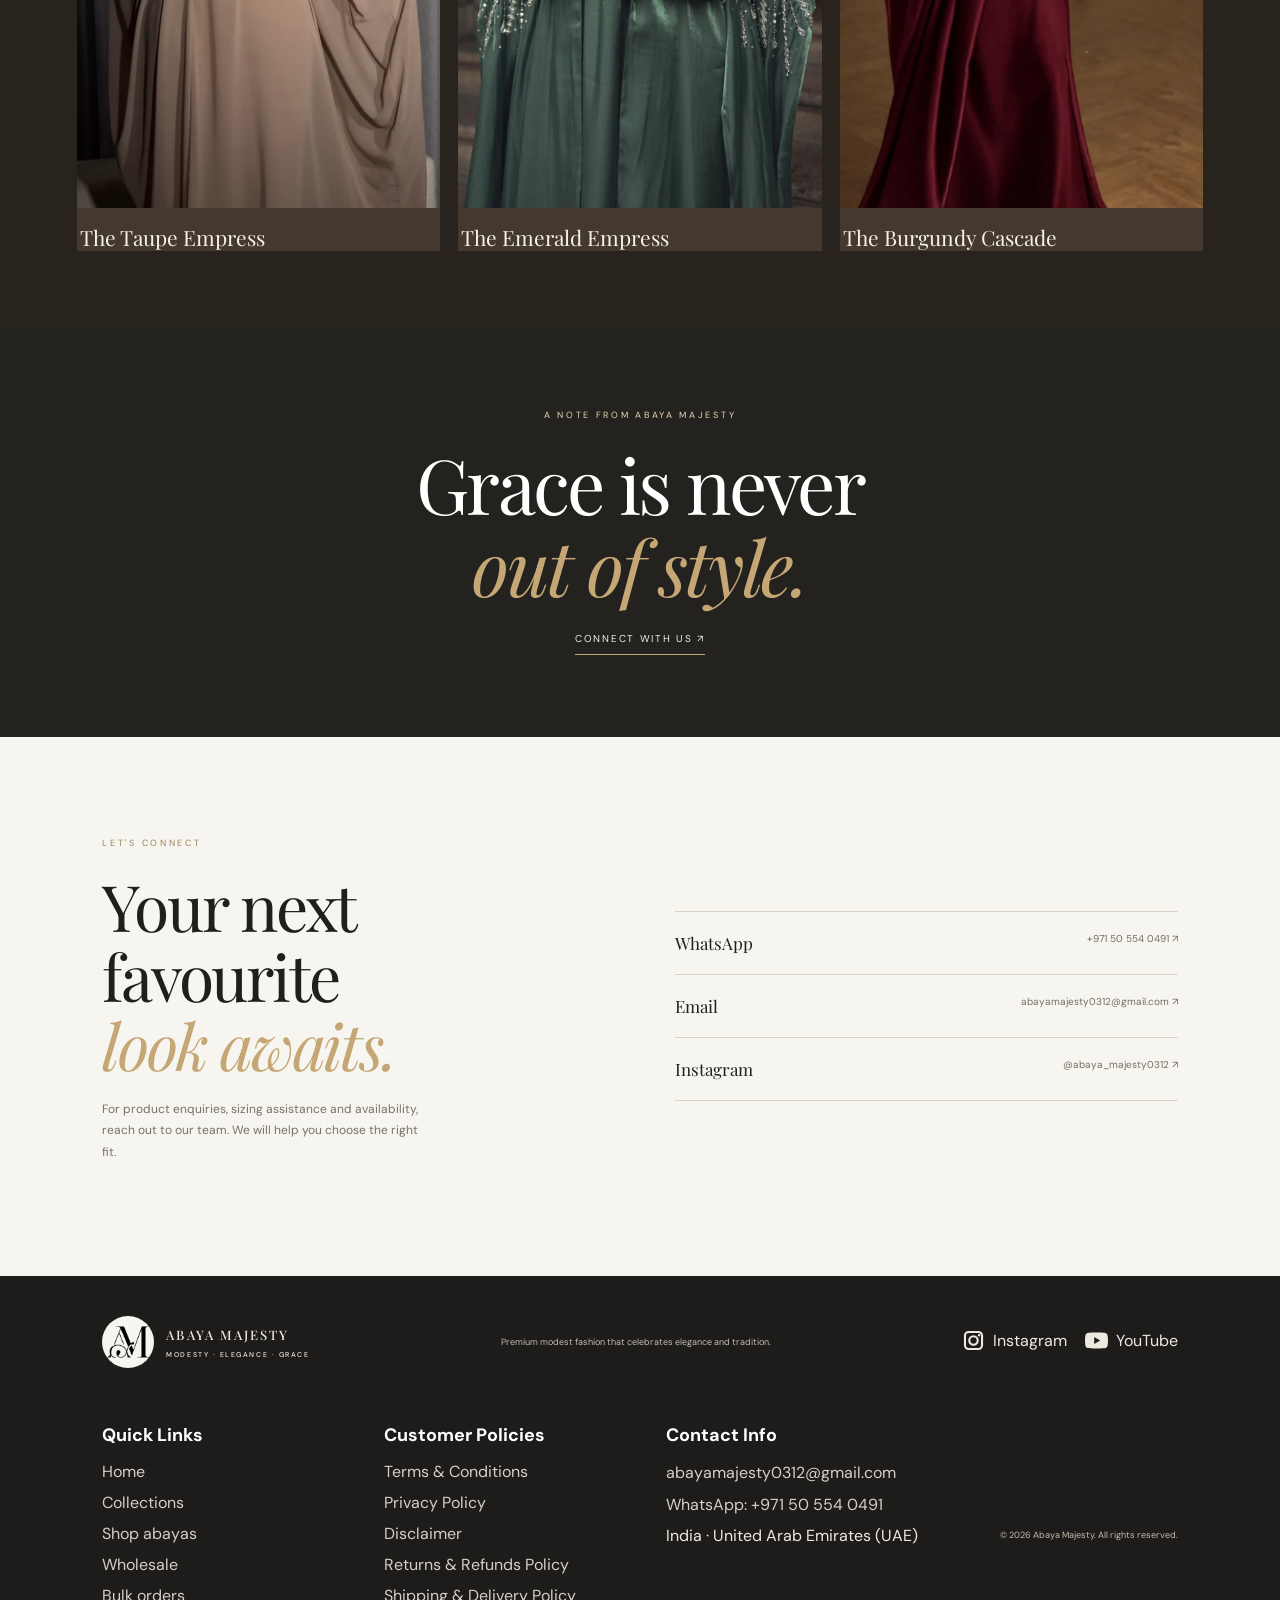
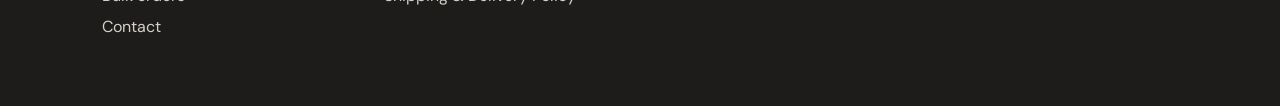
==== commit a60bb98f: "Fix sorting default and remove duplicate product Updated the sorting option to set 'Featured order' " ====
--- a/index.html
+++ b/index.html
@@ -414,7 +414,7 @@
           <button class="filter" type="button" data-filter="occasion" aria-pressed="false">The Occasion Atelier</button>
           <button class="filter" type="button" data-filter="statement" aria-pressed="false">The Statement Collection</button>
         </div>
-        <div class="catalog-sort"><label for="catalogSort">Sort designs:</label><select id="catalogSort"><option value="newest" selected>Newest first</option><option value="oldest">Oldest first</option><option value="name">Name A–Z</option></select></div>
+        <div class="catalog-sort"><label for="catalogSort">Sort designs:</label><select id="catalogSort"><option value="newest">Newest first</option><option value="oldest" selected>Featured order</option><option value="name">Name A–Z</option></select></div>
       </div>
 
       <p class="results-count" id="resultsCount" aria-live="polite">Showing 49 designs</p>
@@ -546,14 +546,16 @@
     "use strict";
     const WHATSAPP_NUMBER = "971505540491";
     const products = [
+      {name:"The Ivory Bloom",img:"look-08-ivory-bloom.jpg",description:"A minimal ivory silhouette with soft draping and understated elegance.",tags:"ivory neutral",short:"Minimal ivory with soft, fluid draping."},
+      {name:"The Roselle Cape",img:"look-04-blush-cape.jpg",description:"A soft blush-toned design with an elegant cape overlay and graceful movement.",tags:"neutral occasion",short:"Soft blush with a graceful cape overlay."},
+      {name:"The Azure Jewel",img:"look-29-aqua-jewel-cape.jpg",description:"A refreshing aqua cape adorned with jewel-like embellishments, styled over a soft ivory inner layer.",tags:"occasion",short:"Aqua cape with jewel-like embellishments."},
+      {name:"The Ivory Heirloom",img:"look-22-ivory-bridal-embroidery.jpg",description:"An ivory bridal-inspired abaya with delicate embroidered detailing.",tags:"ivory bridal occasion",short:"Bridal-inspired ivory with embroidered detail."},
       {name:"The Amara Ruffle",img:"look-01-taupe-ruffle.jpg",description:"A graceful taupe silhouette featuring flowing pleats and dramatic ruffle sleeve detailing.",tags:"neutral occasion",short:"Flowing pleats with dramatic ruffle sleeves."},
       {name:"The Ivory Lumière",img:"look-02-ivory-satin.jpg",description:"An elegant ivory design with a soft satin-inspired finish and delicate embellishment.",tags:"ivory occasion",short:"Soft satin-inspired ivory with delicate detail."},
       {name:"The Pearl Étoile",img:"look-03-pearl-sleeve.jpg",description:"A refined ivory silhouette featuring a high neckline and pearl-inspired sleeve detailing.",tags:"ivory occasion bridal",short:"High neckline with pearl-inspired sleeves."},
-      {name:"The Roselle Cape",img:"look-04-blush-cape.jpg",description:"A soft blush-toned design with an elegant cape overlay and graceful movement.",tags:"neutral occasion",short:"Soft blush with a graceful cape overlay."},
       {name:"The Ivory Serene",img:"look-05-ivory-cape.jpg",description:"A timeless ivory design featuring clean lines and beautifully flowing cape sleeves.",tags:"ivory neutral",short:"Timeless ivory with flowing cape sleeves."},
       {name:"The Sienna Drape",img:"look-06-mocha-drape.jpg",description:"A sophisticated mocha evening silhouette with sculptural draping and flowing sleeves.",tags:"neutral occasion",short:"Sculptural draping in a rich mocha tone."},
       {name:"The Pearl Promise",img:"look-07-pearl-bridal.jpg",description:"An elegant bridal-inspired ivory look with delicate pearl-inspired details.",tags:"ivory bridal occasion",short:"Bridal-inspired ivory with pearl details."},
-      {name:"The Ivory Bloom",img:"look-08-ivory-bloom.jpg",description:"A minimal ivory silhouette with soft draping and understated elegance.",tags:"ivory neutral",short:"Minimal ivory with soft, fluid draping."},
       {name:"The Seraphina White",img:"look-09-bridal-white.jpg",description:"A flowing white bridal silhouette with a refined, softly draped finish.",tags:"ivory bridal occasion",short:"A softly draped bridal-white silhouette."},
       {name:"The Satin Élysée",img:"look-10-ivory-satin-detail.jpg",description:"A luminous ivory occasion silhouette with a fitted satin-inspired finish.",tags:"ivory bridal occasion",short:"Luminous ivory with a satin-inspired finish."},
       {name:"The Champagne Veil",img:"look-11-champagne-cape.jpg",description:"A soft champagne-toned design with a graceful cape overlay.",tags:"neutral occasion",short:"Champagne tone with a flowing cape overlay."},
@@ -567,14 +569,12 @@
       {name:"The Ivory Celeste",img:"look-19-ivory-embellished.jpg",description:"An ivory cape-style design finished with delicate embellishment.",tags:"ivory bridal occasion",short:"An embellished ivory cape-style design."},
       {name:"The Ivory Cascade",img:"look-20-ivory-drape.jpg",description:"A soft ivory draped design with a graceful, fluid silhouette.",tags:"ivory neutral",short:"Soft ivory with a graceful draped silhouette."},
       {name:"The Seraphina Cape",img:"look-21-white-bridal-cape.jpg",description:"A white bridal cape silhouette with a long, flowing finish.",tags:"ivory bridal occasion",short:"A long, flowing white bridal cape."},
-      {name:"The Ivory Heirloom",img:"look-22-ivory-bridal-embroidery.jpg",description:"An ivory bridal-inspired abaya with delicate embroidered detailing.",tags:"ivory bridal occasion",short:"Bridal-inspired ivory with embroidered detail."},
       {name:"The Silver Stardust",img:"look-23-silver-crystal-kaftan.jpg",description:"A statement silver-toned kaftan with crystal-inspired embellishment.",tags:"occasion",short:"A statement kaftan with crystal-inspired detail."},
       {name:"The Midnight Embroidery",img:"look-24-navy-embroidered.jpg",description:"A deep navy abaya with ornate embroidered detailing.",tags:"occasion",short:"Deep navy with ornate embroidery."},
       {name:"The Rosé Allure",img:"look-25-blush-embellished.jpg",description:"A blush-toned occasion abaya with scattered embellished details.",tags:"neutral occasion",short:"Blush occasionwear with scattered embellishment."},
       {name:"The Taupe Empress",img:"look-26-taupe-crystal-kaftan.jpg",description:"A flowing taupe kaftan finished with a statement crystal neckline and wide, graceful sleeves.",tags:"neutral occasion",short:"Taupe kaftan with a crystal-embellished neckline."},
       {name:"The Rosé Élysée",img:"look-27-ivory-blush-embellished-cape.jpg",description:"A soft blush satin-inspired dress layered with an ivory embellished cape and delicate crystal motifs.",tags:"ivory bridal occasion",short:"Blush satin-inspired dress with ivory embellished cape."},
       {name:"The Cacao Pearl",img:"look-28-chocolate-pearl-cape.jpg",description:"A rich chocolate cape with intricate pearl-like embroidery over a softly contrasting ivory base.",tags:"neutral occasion",short:"Chocolate cape with ornate pearl-inspired embroidery."},
-      {name:"The Azure Jewel",img:"look-29-aqua-jewel-cape.jpg",description:"A refreshing aqua cape adorned with jewel-like embellishments, styled over a soft ivory inner layer.",tags:"occasion",short:"Aqua cape with jewel-like embellishments."},
       {name:"The Rosé Cascade",img:"look-30-blush-ombre-fringe.jpg",description:"A romantic blush-to-rose ombre kaftan with flowing panels and statement fringe detailing.",tags:"neutral occasion",short:"Blush ombre with flowing fringe panels."},
       {name:"The Ivory Bridal Rose",img:"look-31-ivory-bridal-rose.jpg",description:"A graceful ivory bridal silhouette with a soft cape finish and bouquet-ready elegance.",tags:"ivory bridal occasion",short:"Elegant ivory bridal look with a flowing cape."},
       {name:"The Cacao Drape",img:"look-32-dark-chocolate-drape.jpg",description:"A deep chocolate modest silhouette with a dramatic, flowing drape and understated finish.",tags:"neutral occasion",short:"Deep chocolate with a dramatic flowing drape."},
@@ -615,7 +615,7 @@
     let selectedProduct = null;
     let previousFocus = null;
     let activeFilter = "all";
-    let activeSort = "newest";
+    let activeSort = "oldest";
 
     document.querySelectorAll("[data-year]").forEach(el => el.textContent = new Date().getFullYear());
 
--- a/assets/css/style.css
+++ b/assets/css/style.css
@@ -271,3 +271,17 @@
 @media (prefers-reduced-motion: reduce) {
   *, *::before, *::after { scroll-behavior: auto !important; animation-duration: .01ms !important; animation-iteration-count: 1 !important; transition-duration: .01ms !important; }
 }
+/* FIX 01 — Footer email alignment */
+
+.am-footer-columns > div {
+  min-width: 0;
+}
+
+.am-footer-columns > div:last-child a[href^="mailto:"] {
+  display: block;
+  max-width: 100%;
+  white-space: normal;
+  overflow-wrap: anywhere;
+  word-break: normal;
+  line-height: 1.45;
+}
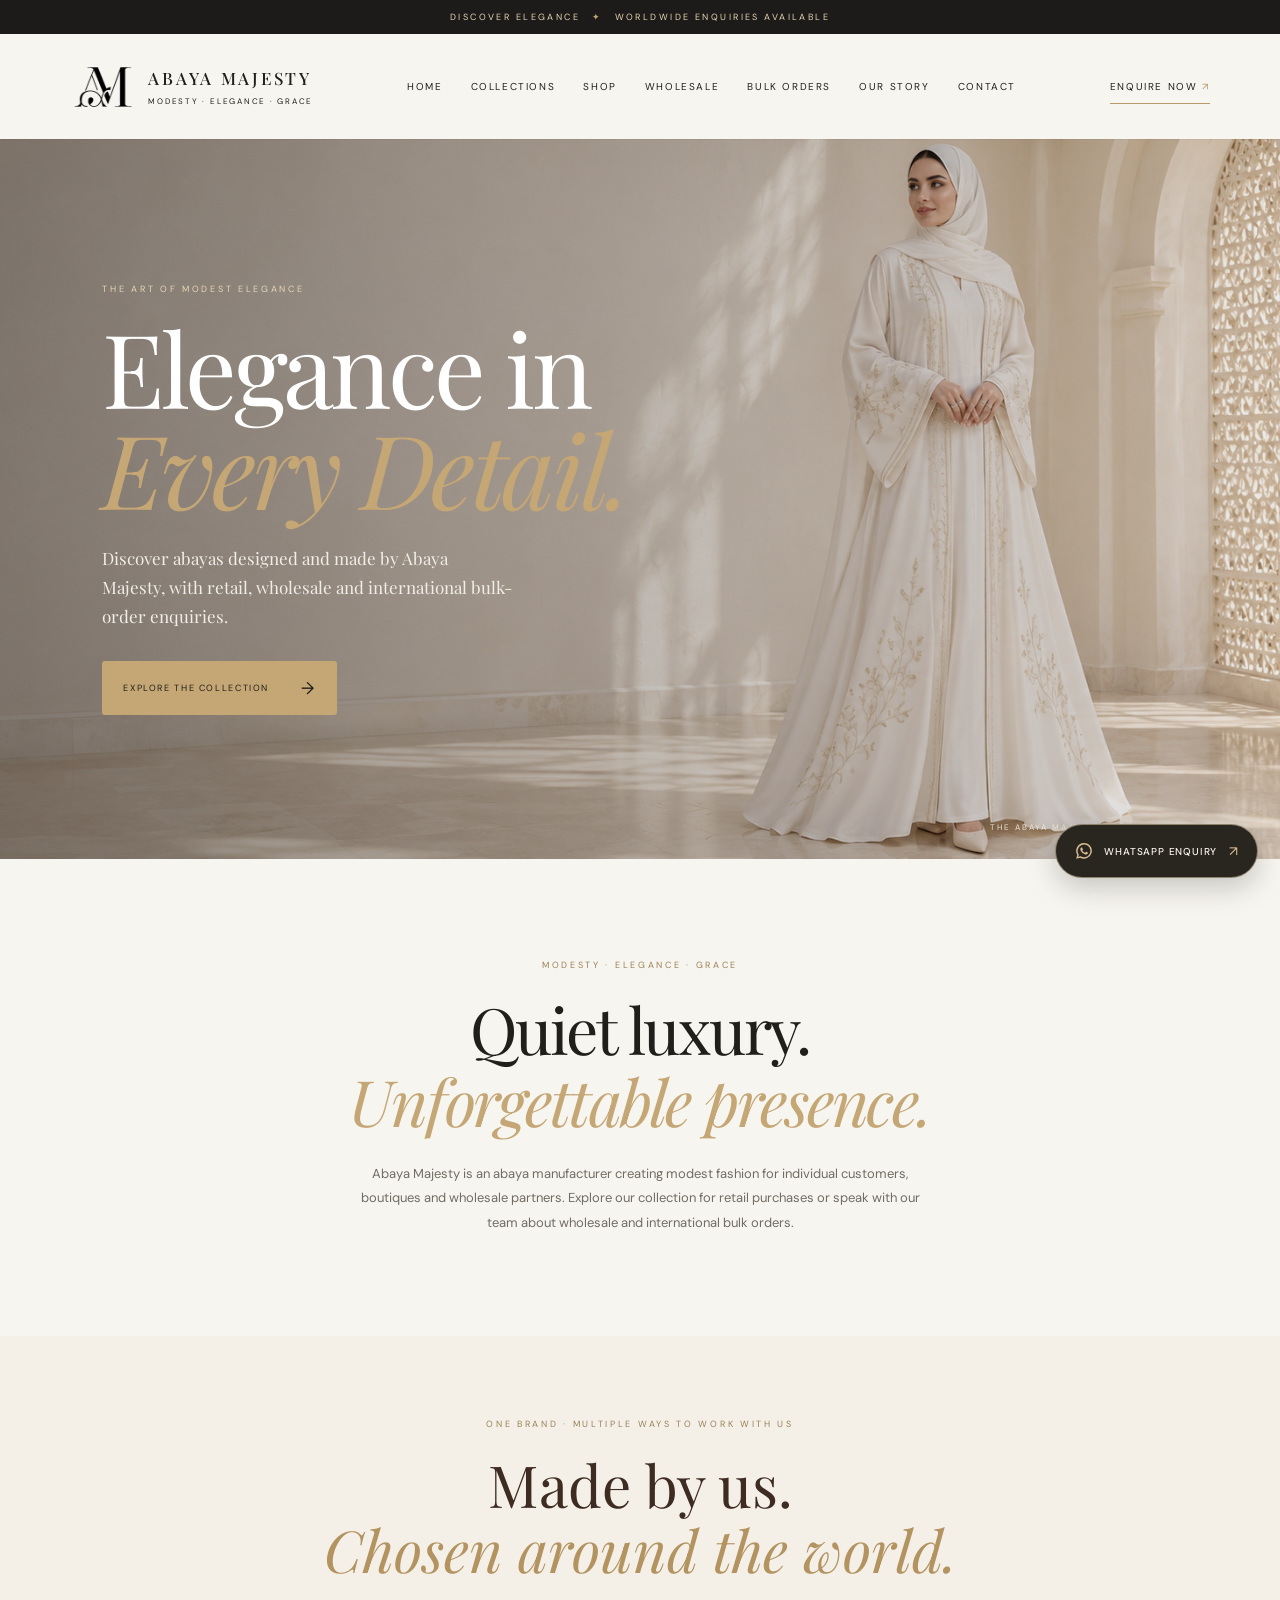
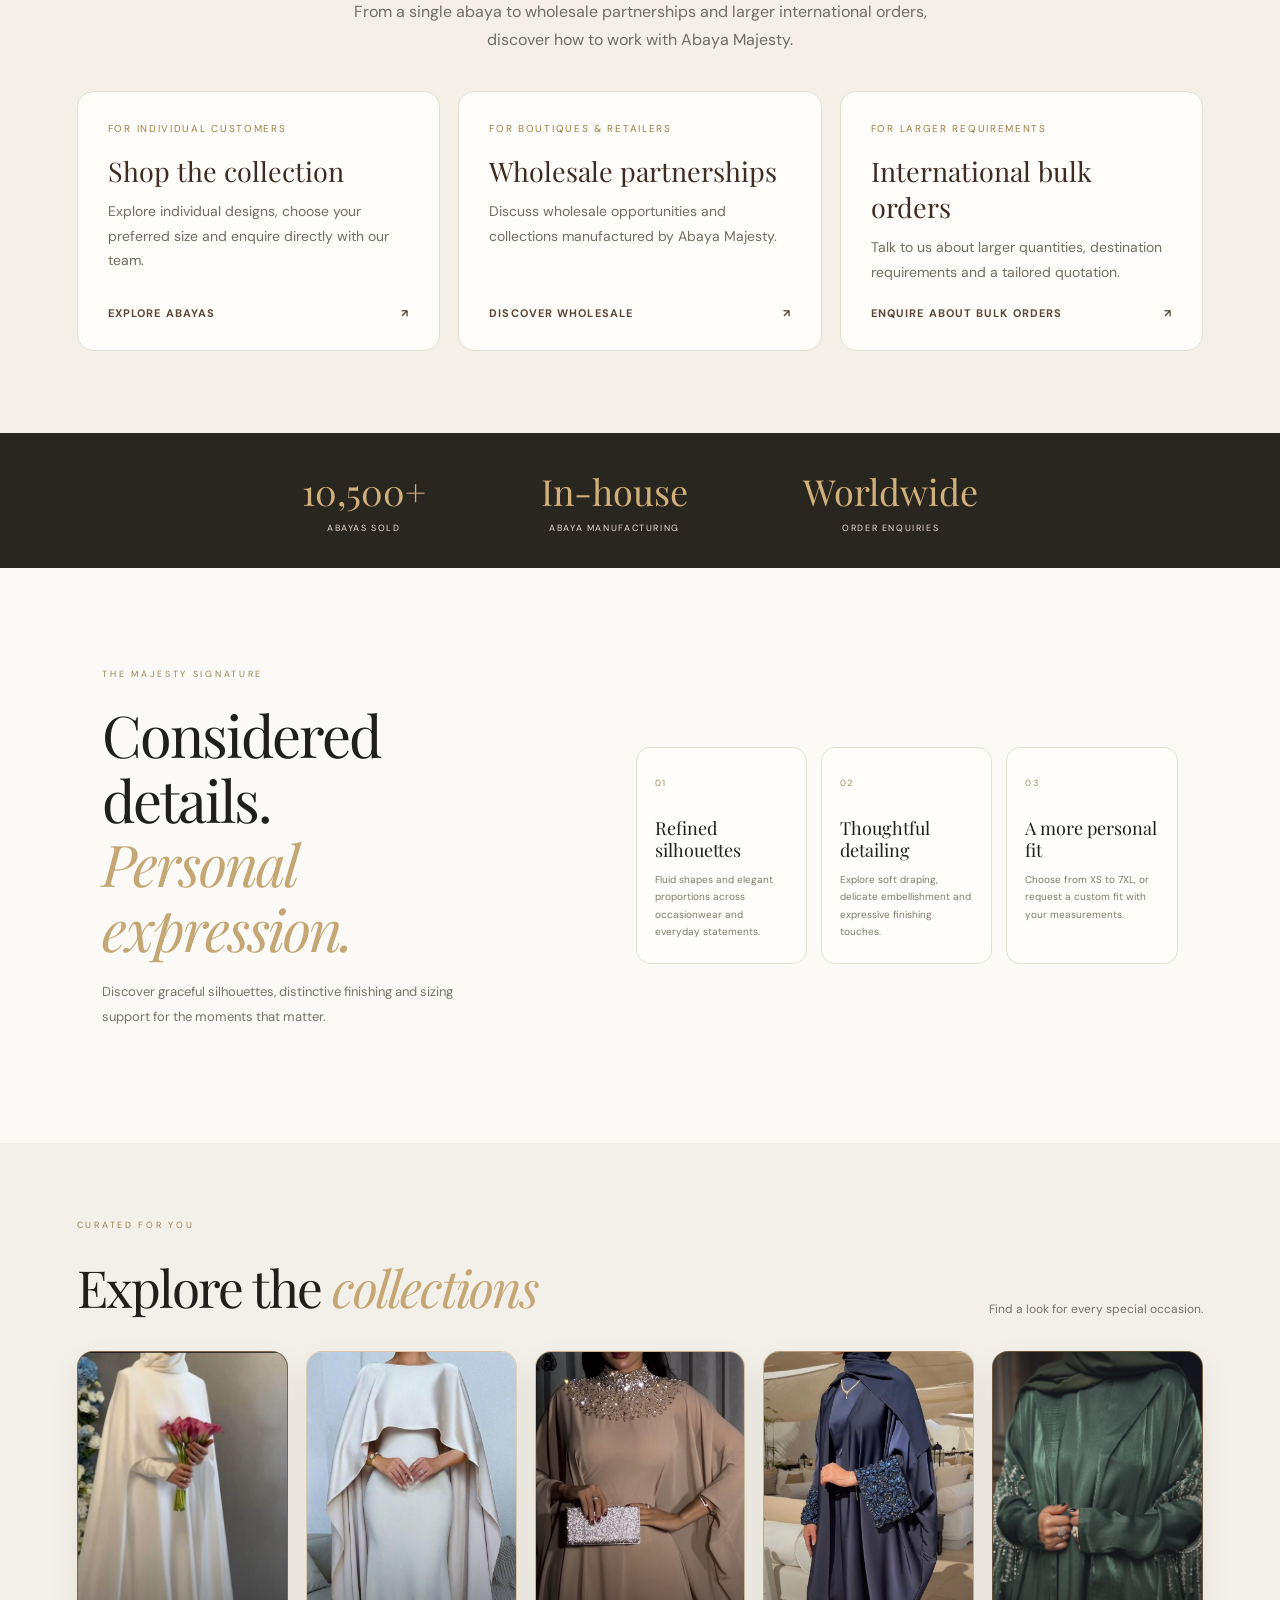
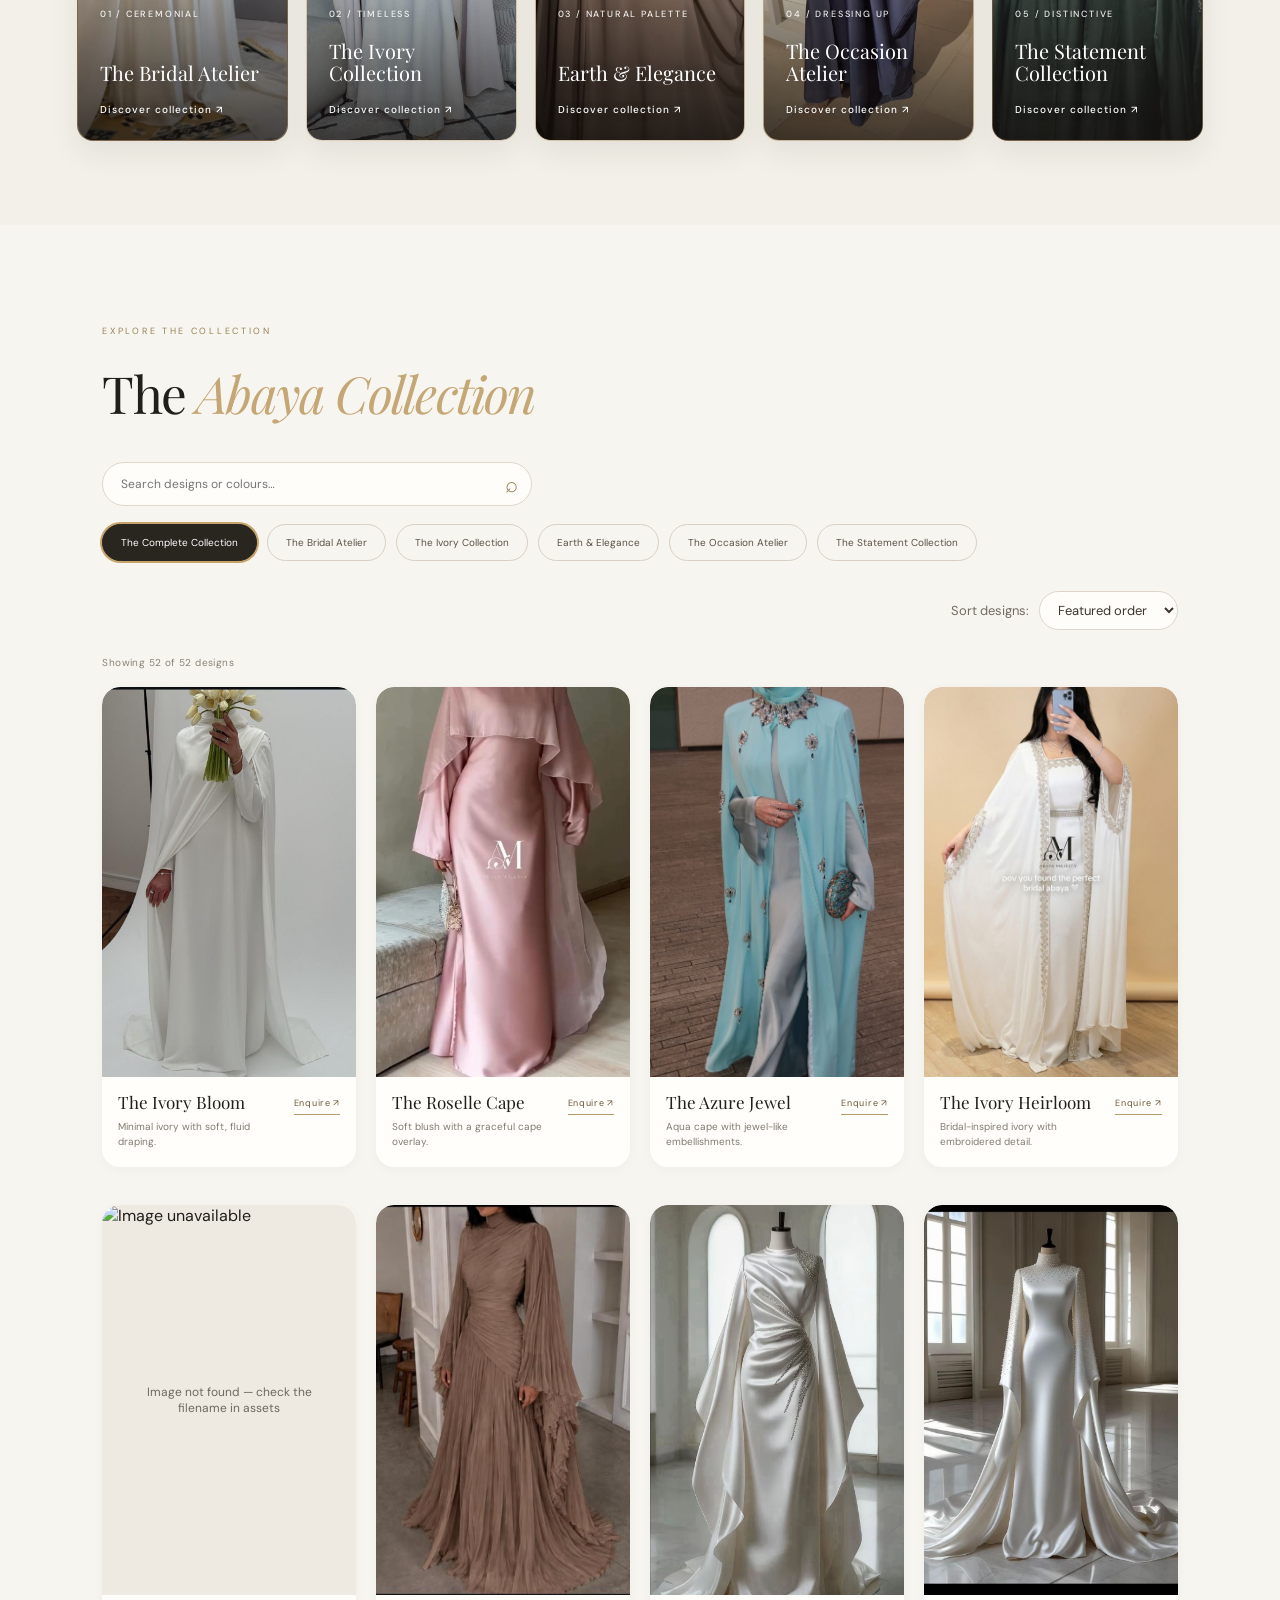
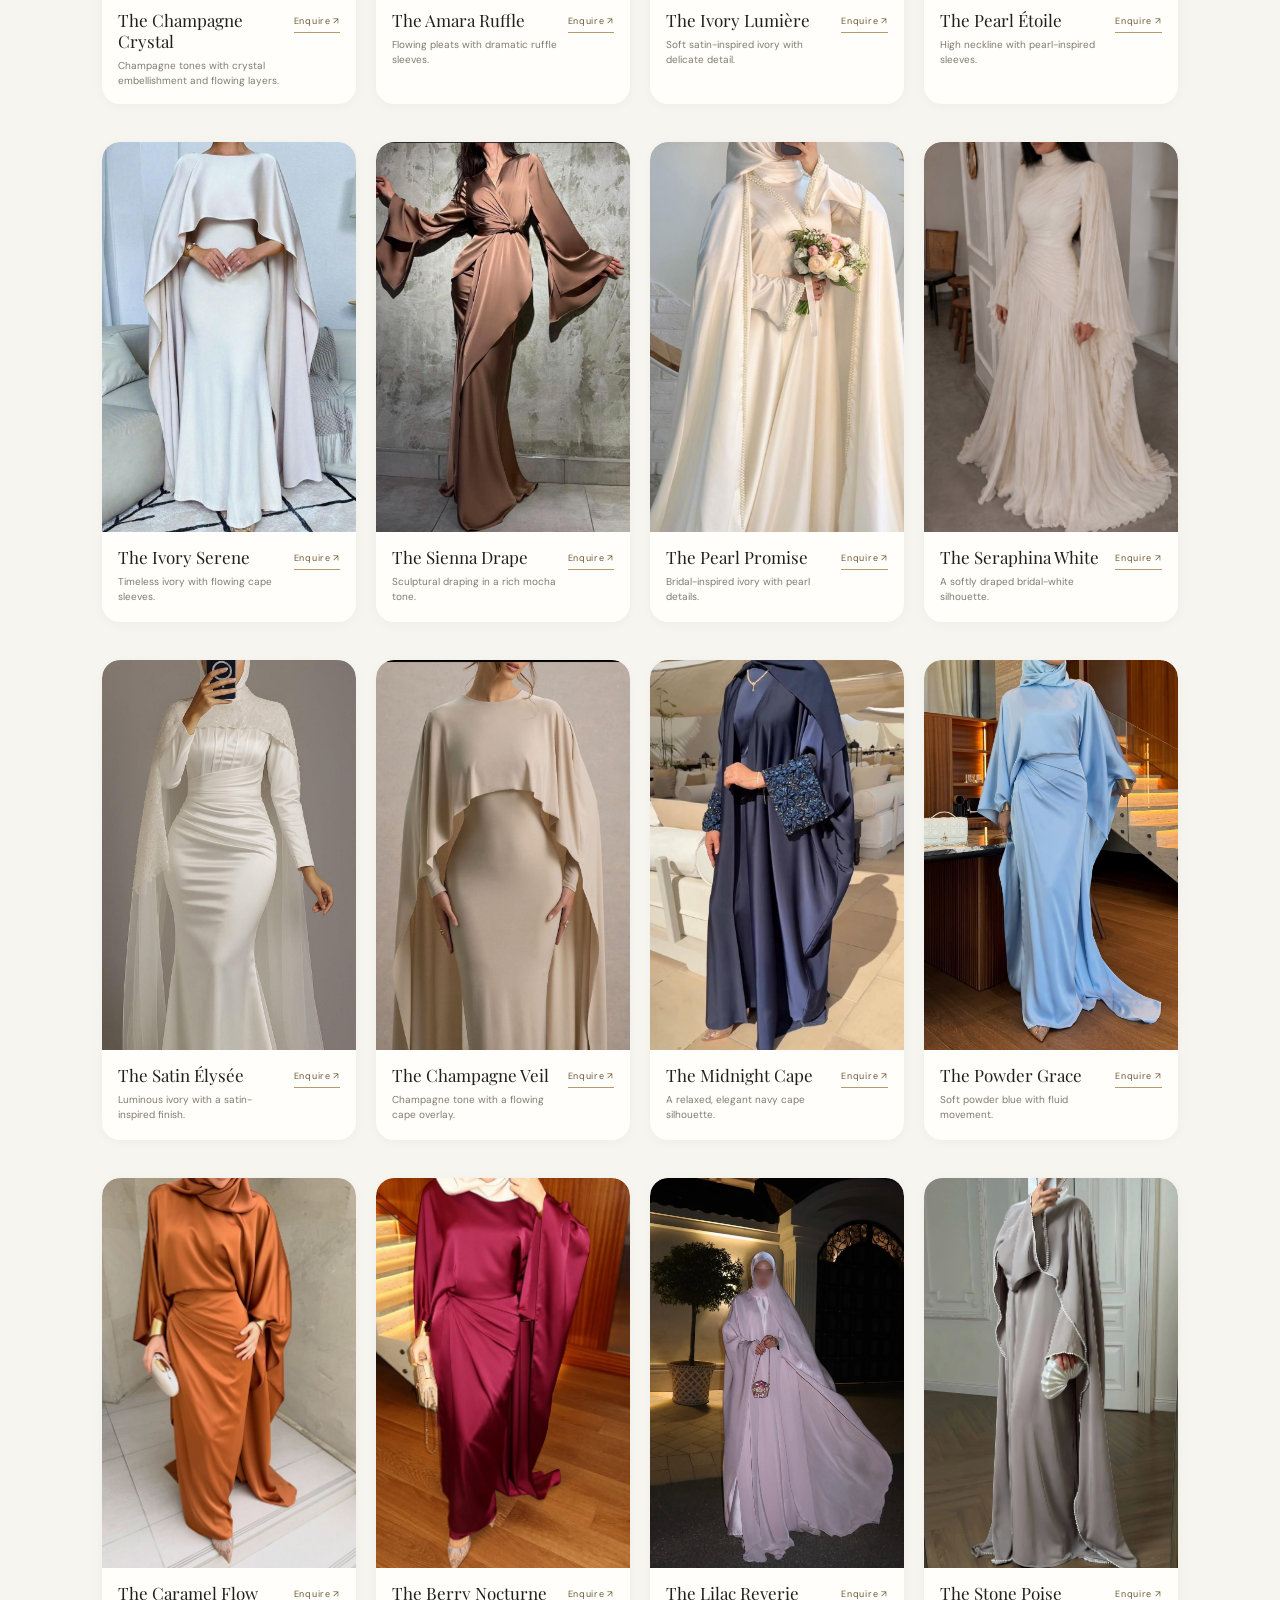
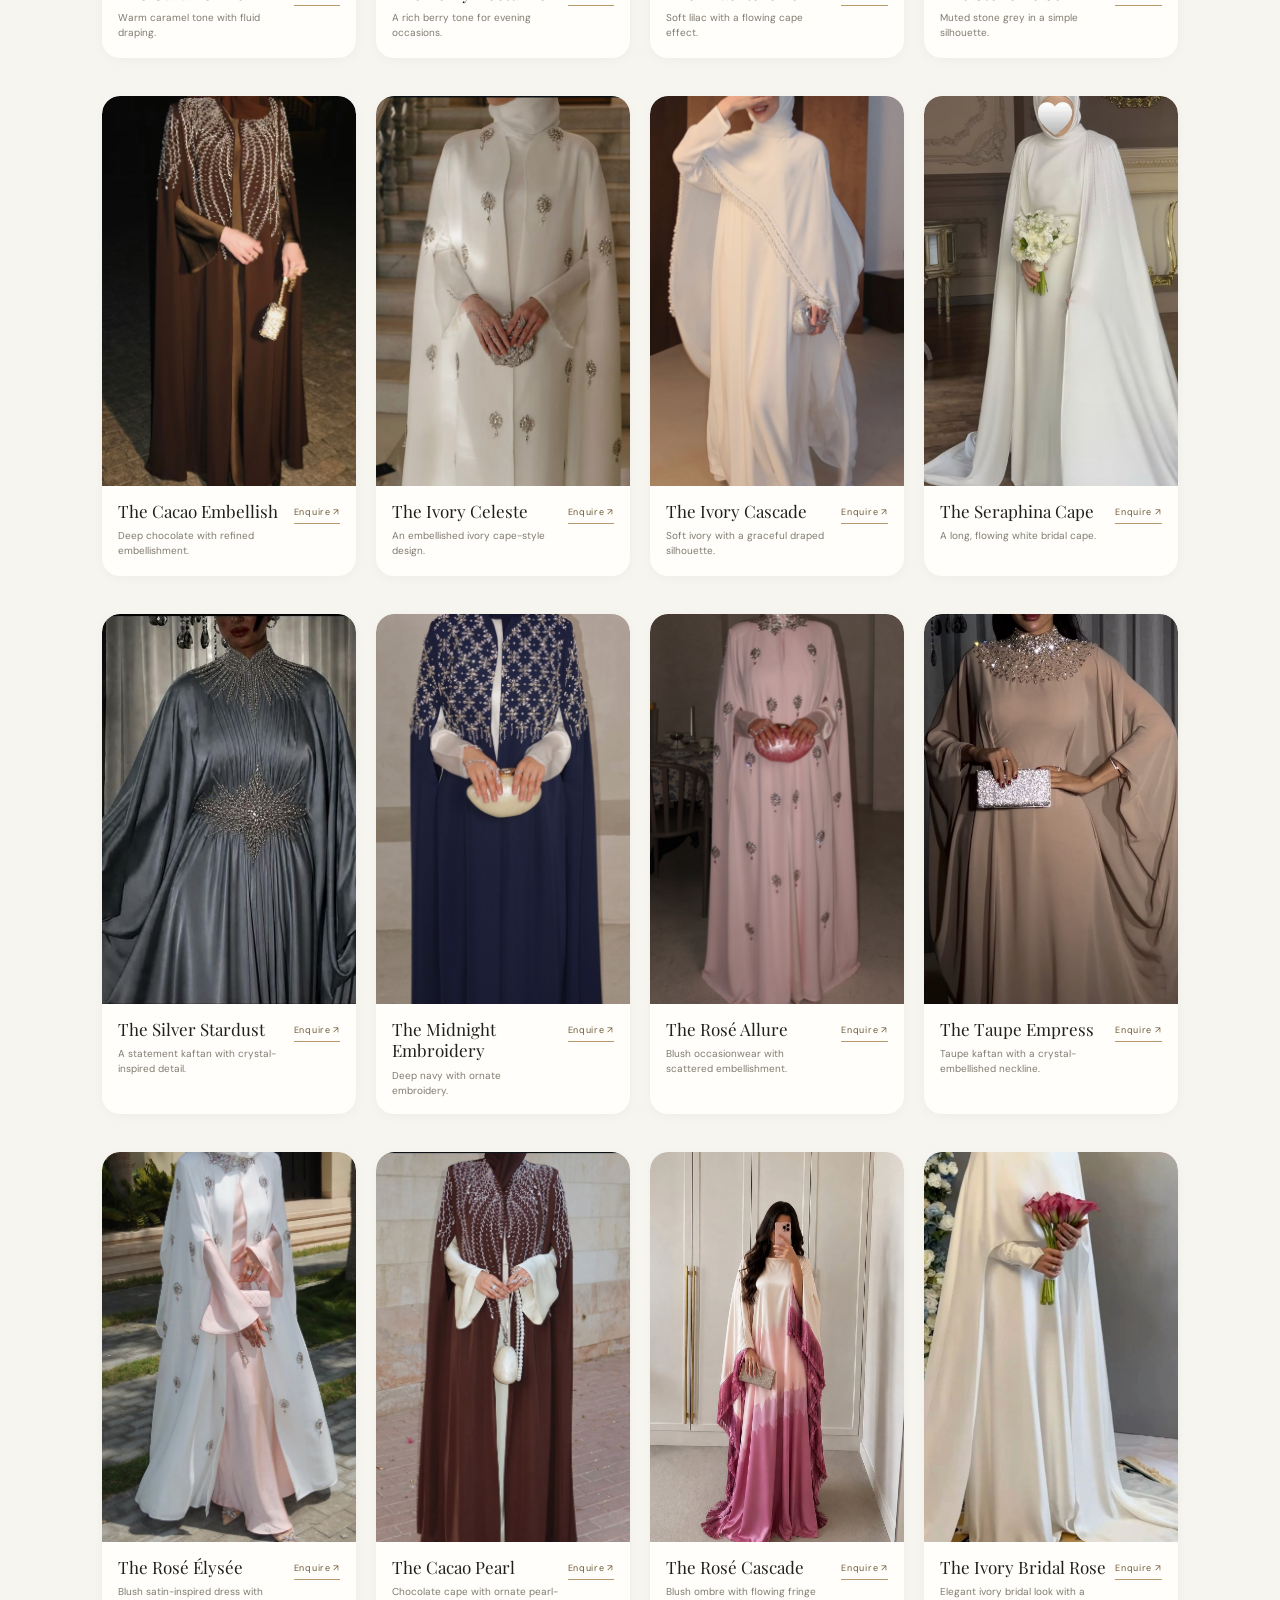
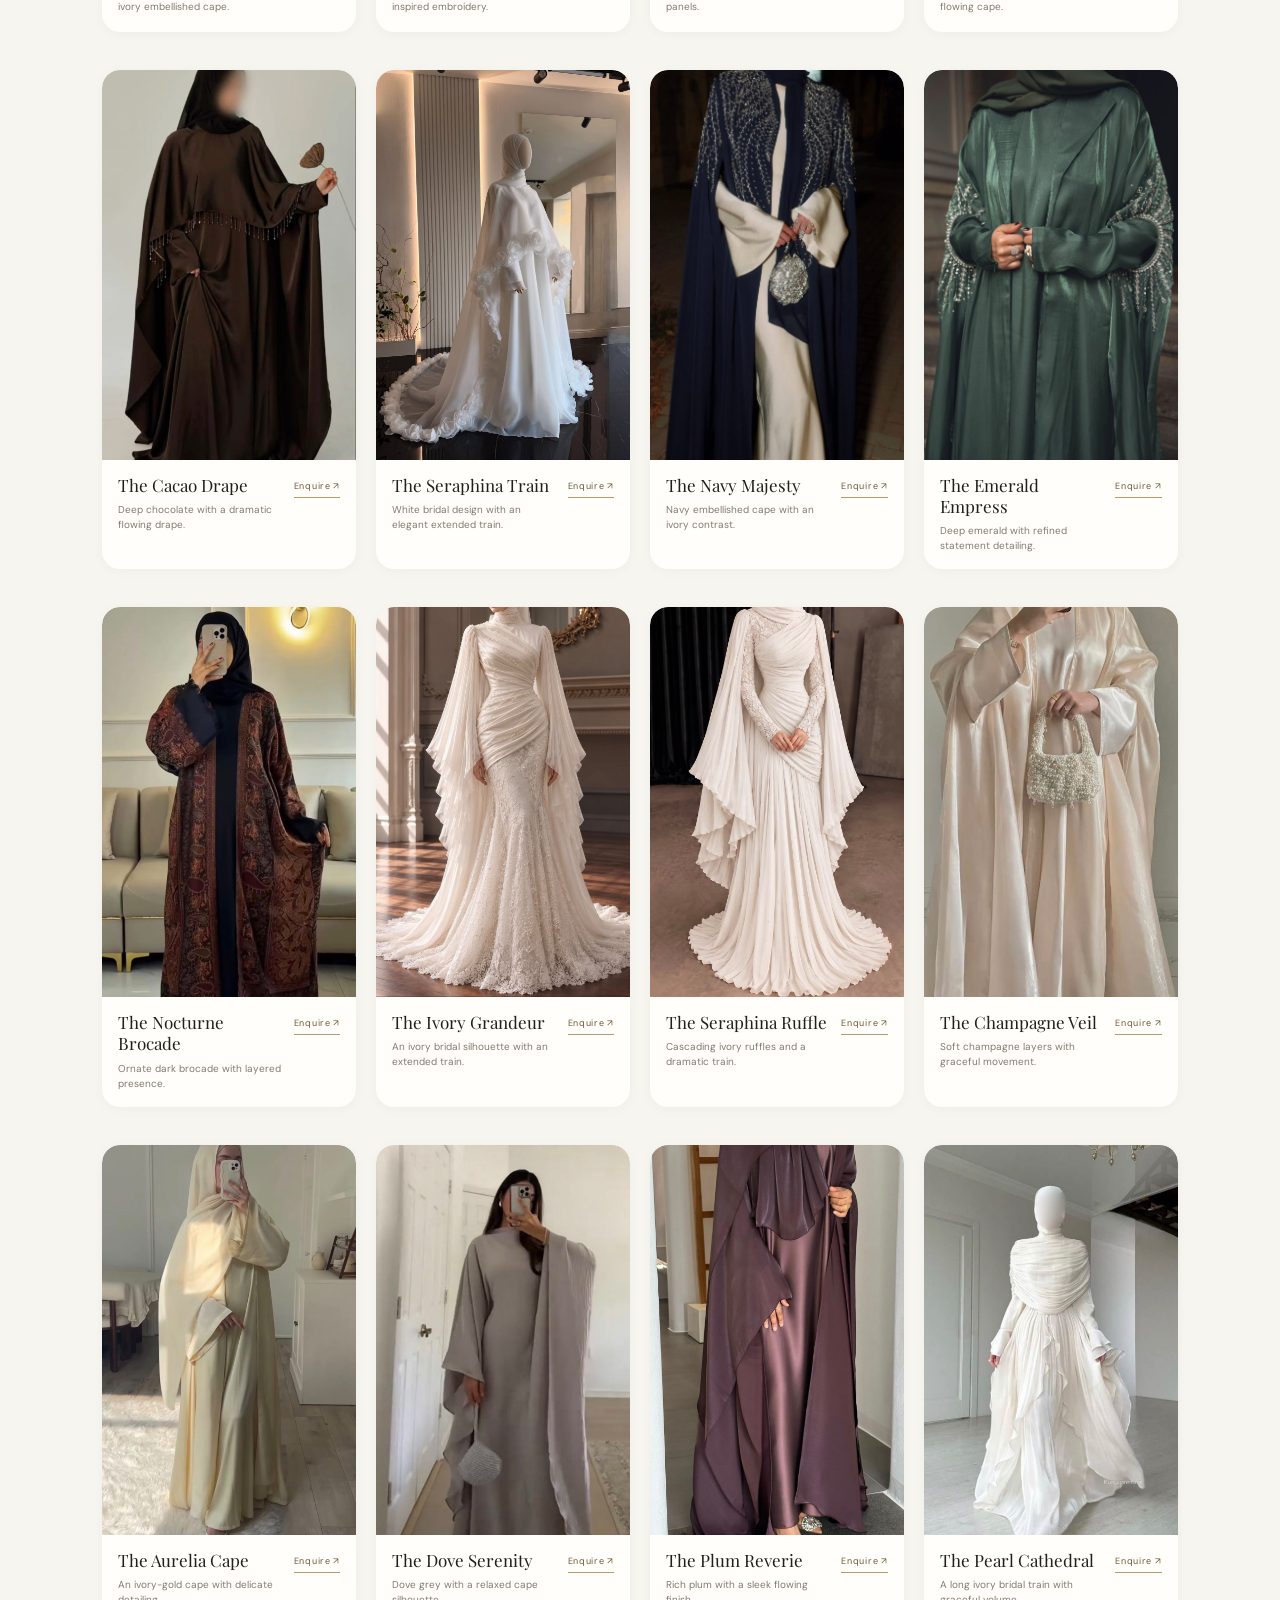
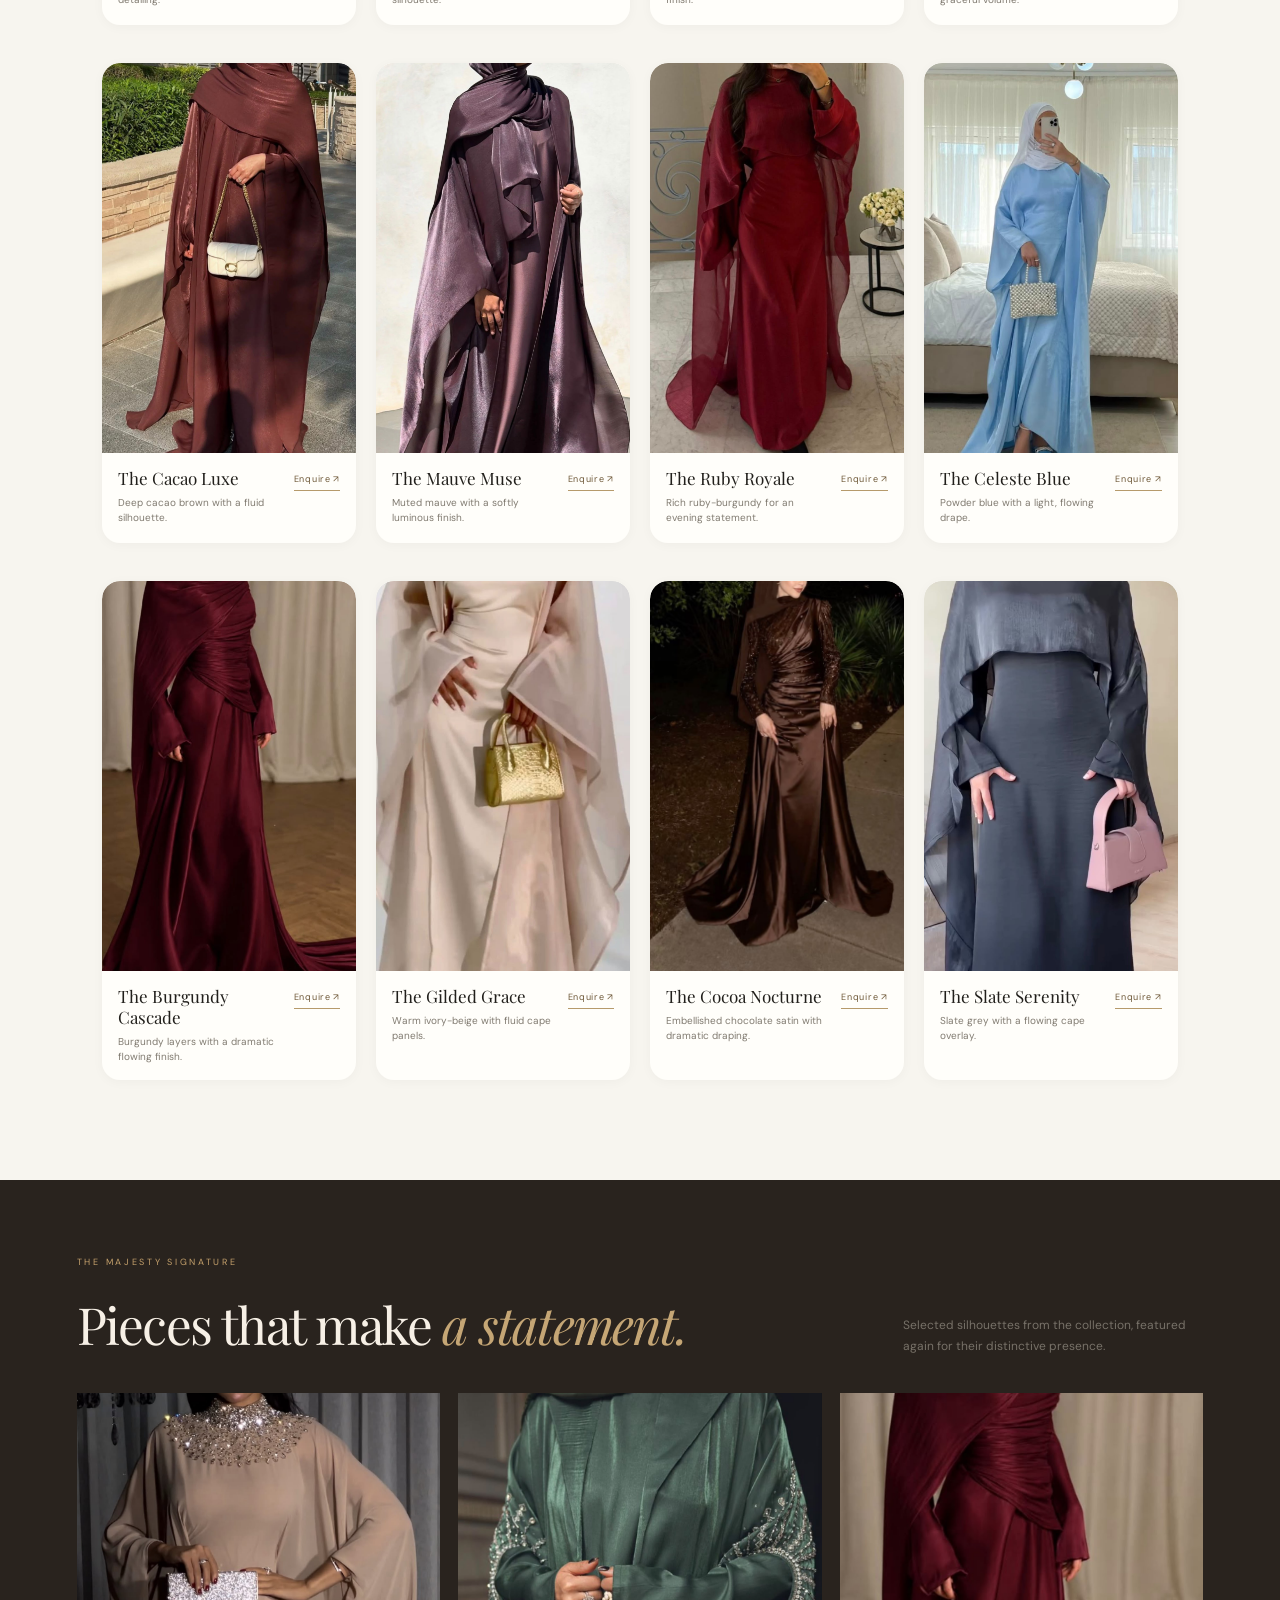
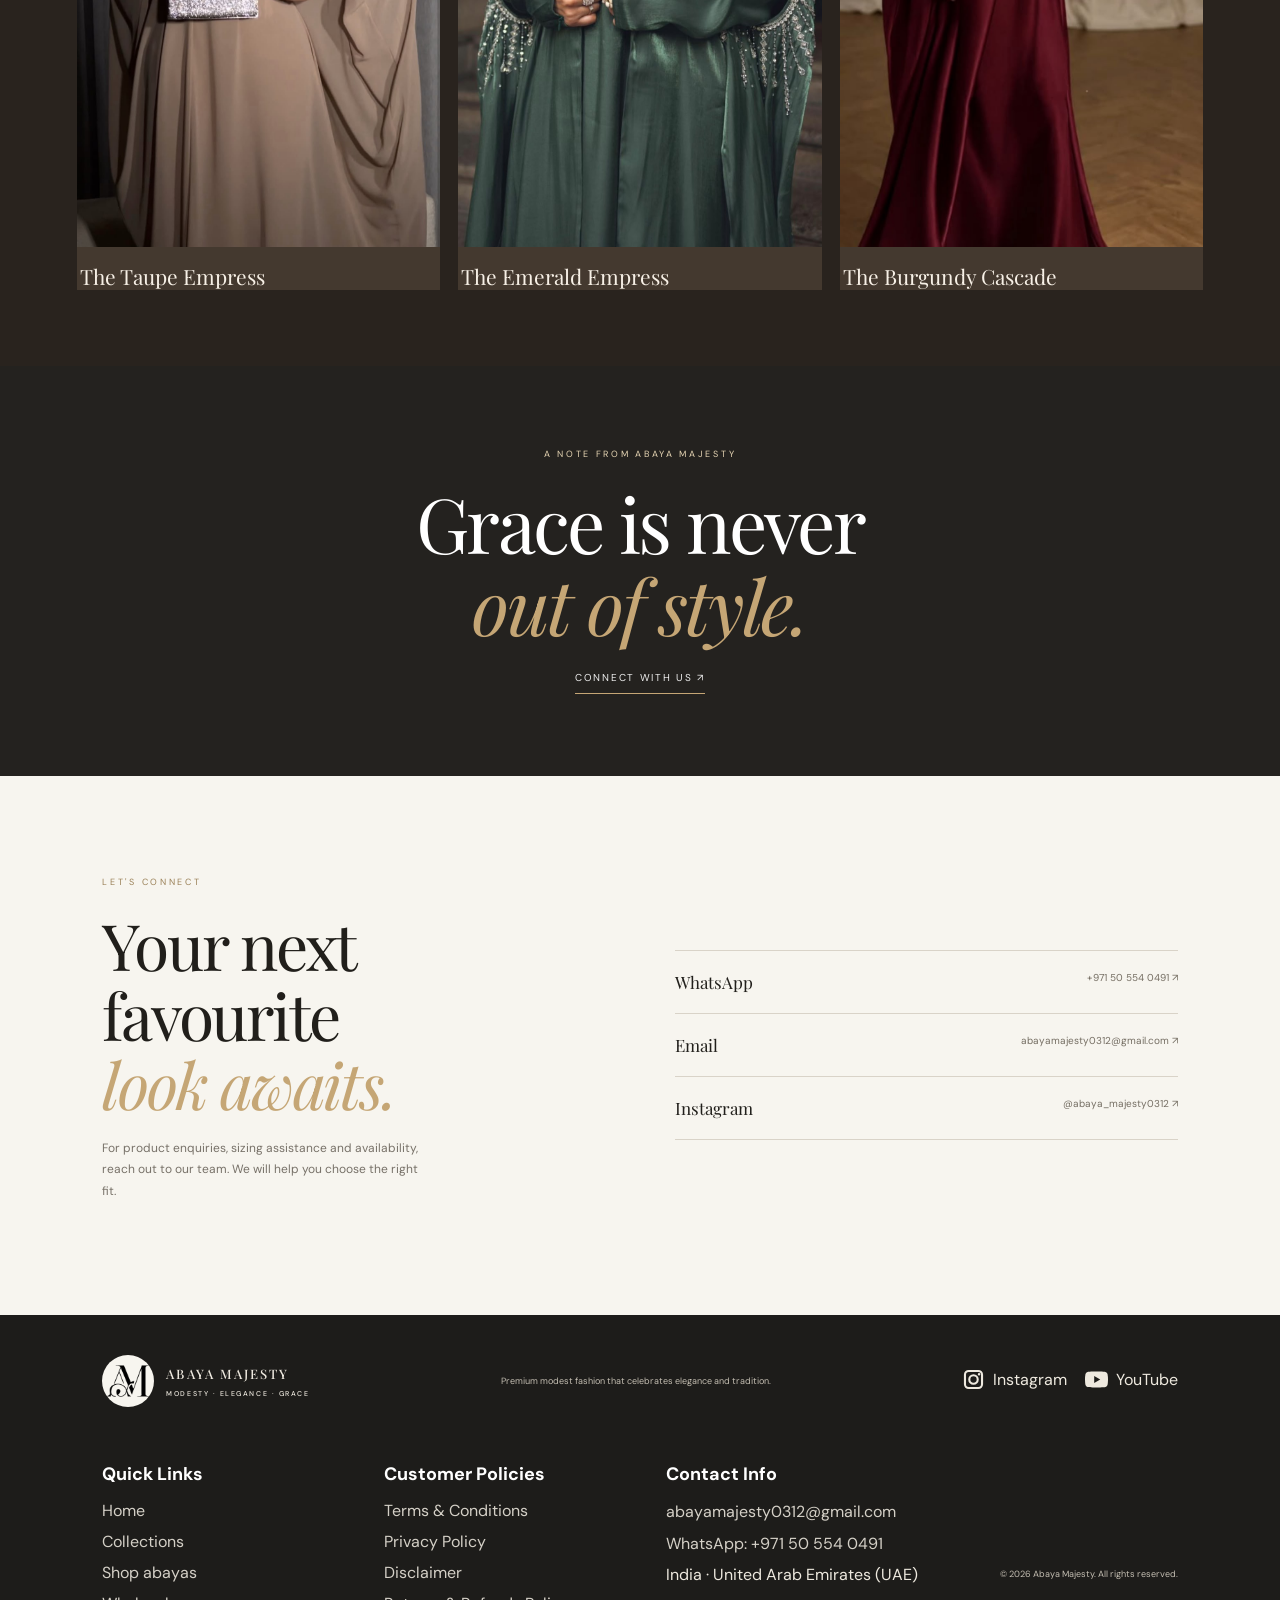
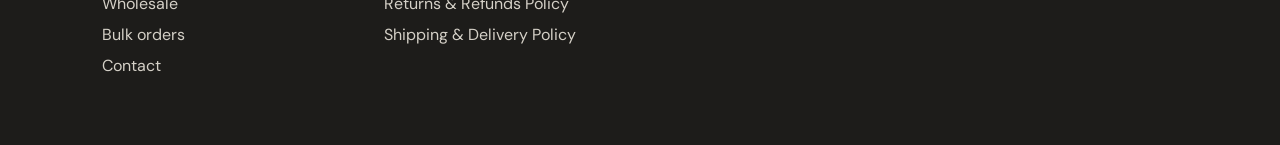
==== commit b1fb8af5: "Add 'The Champagne Crystal' item to collection Added a new item 'The Champagne Crystal' with detaile" ====
--- a/index.html
+++ b/index.html
@@ -550,6 +550,7 @@
       {name:"The Roselle Cape",img:"look-04-blush-cape.jpg",description:"A soft blush-toned design with an elegant cape overlay and graceful movement.",tags:"neutral occasion",short:"Soft blush with a graceful cape overlay."},
       {name:"The Azure Jewel",img:"look-29-aqua-jewel-cape.jpg",description:"A refreshing aqua cape adorned with jewel-like embellishments, styled over a soft ivory inner layer.",tags:"occasion",short:"Aqua cape with jewel-like embellishments."},
       {name:"The Ivory Heirloom",img:"look-22-ivory-bridal-embroidery.jpg",description:"An ivory bridal-inspired abaya with delicate embroidered detailing.",tags:"ivory bridal occasion",short:"Bridal-inspired ivory with embroidered detail."},
+      {name:"The Champagne Crystal",img:"look-50-champagne-crystal.jpg",description:"A warm champagne-toned statement abaya adorned with intricate crystal and bead embellishments, elegant flared sleeves and a flowing layered silhouette.",tags:"occasion statement neutral embellished",short:"Champagne tones with crystal embellishment and flowing layers."},
       {name:"The Amara Ruffle",img:"look-01-taupe-ruffle.jpg",description:"A graceful taupe silhouette featuring flowing pleats and dramatic ruffle sleeve detailing.",tags:"neutral occasion",short:"Flowing pleats with dramatic ruffle sleeves."},
       {name:"The Ivory Lumière",img:"look-02-ivory-satin.jpg",description:"An elegant ivory design with a soft satin-inspired finish and delicate embellishment.",tags:"ivory occasion",short:"Soft satin-inspired ivory with delicate detail."},
       {name:"The Pearl Étoile",img:"look-03-pearl-sleeve.jpg",description:"A refined ivory silhouette featuring a high neckline and pearl-inspired sleeve detailing.",tags:"ivory occasion bridal",short:"High neckline with pearl-inspired sleeves."},
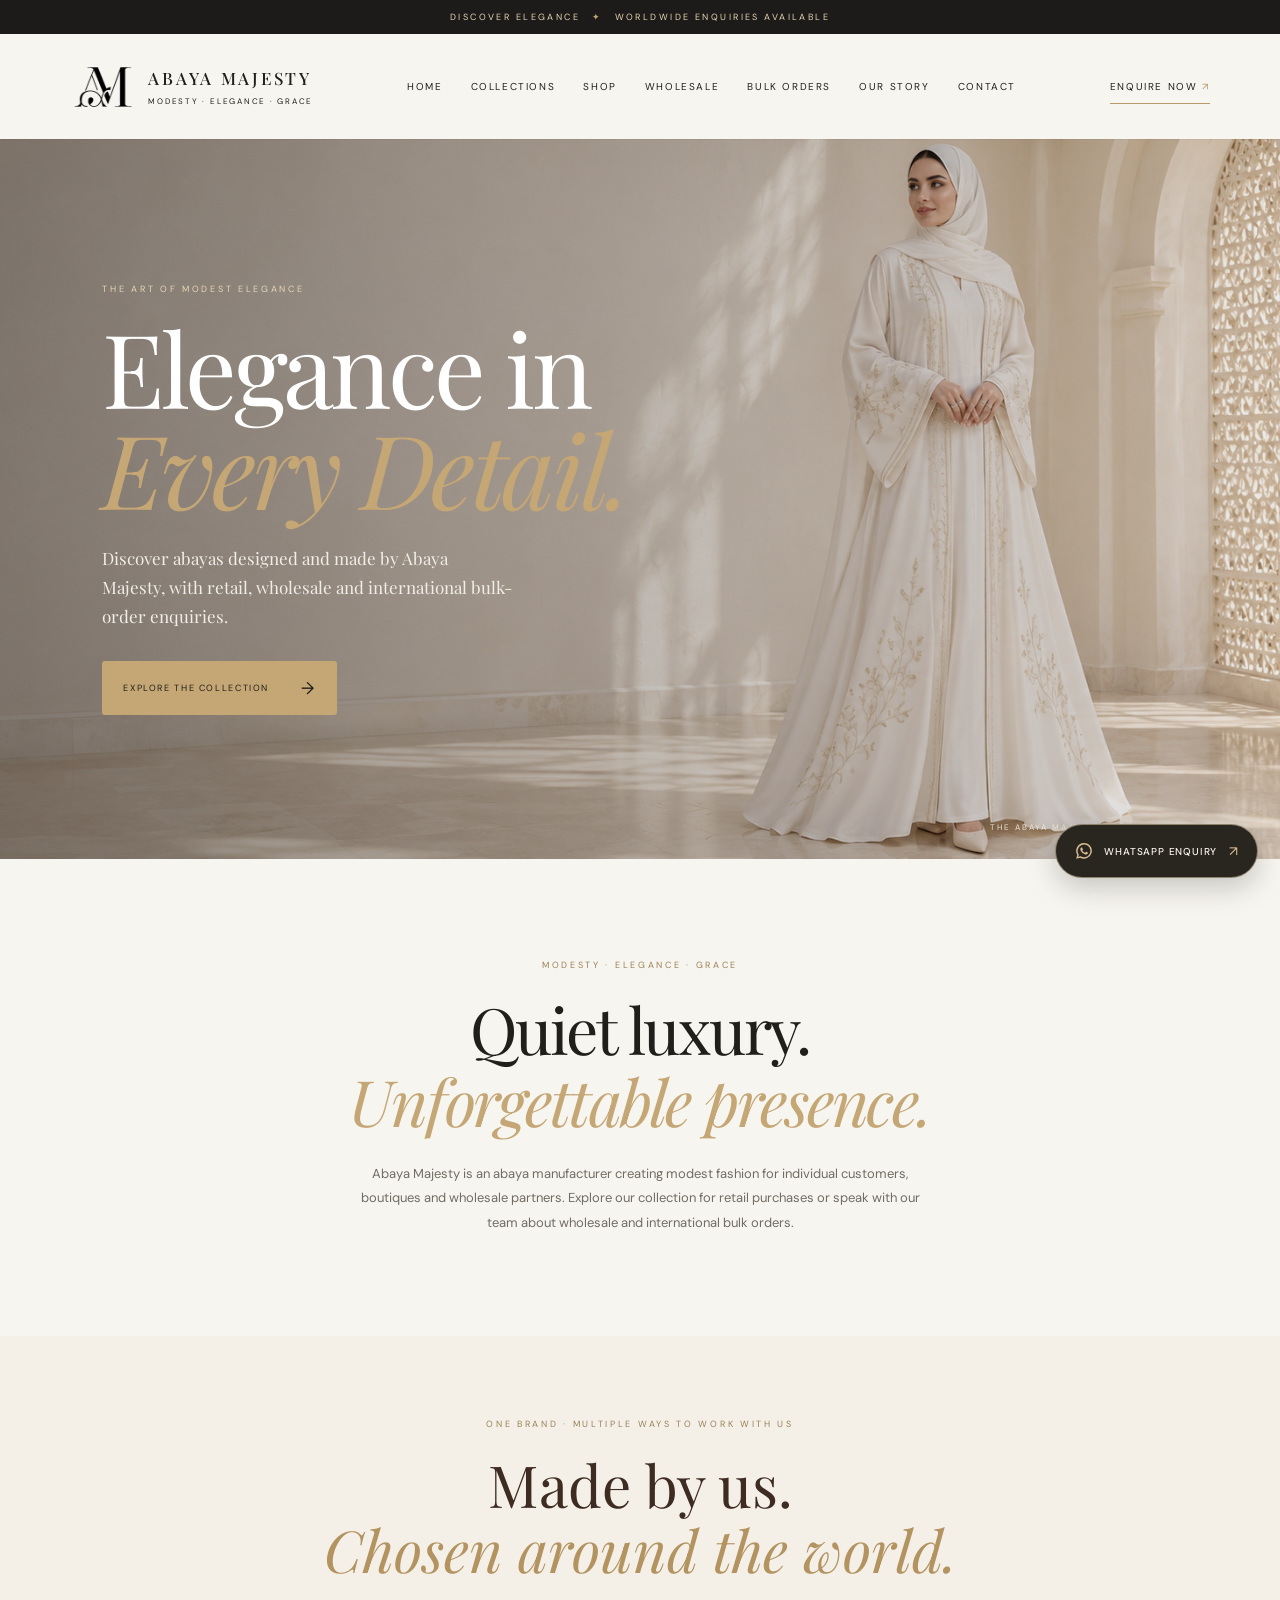
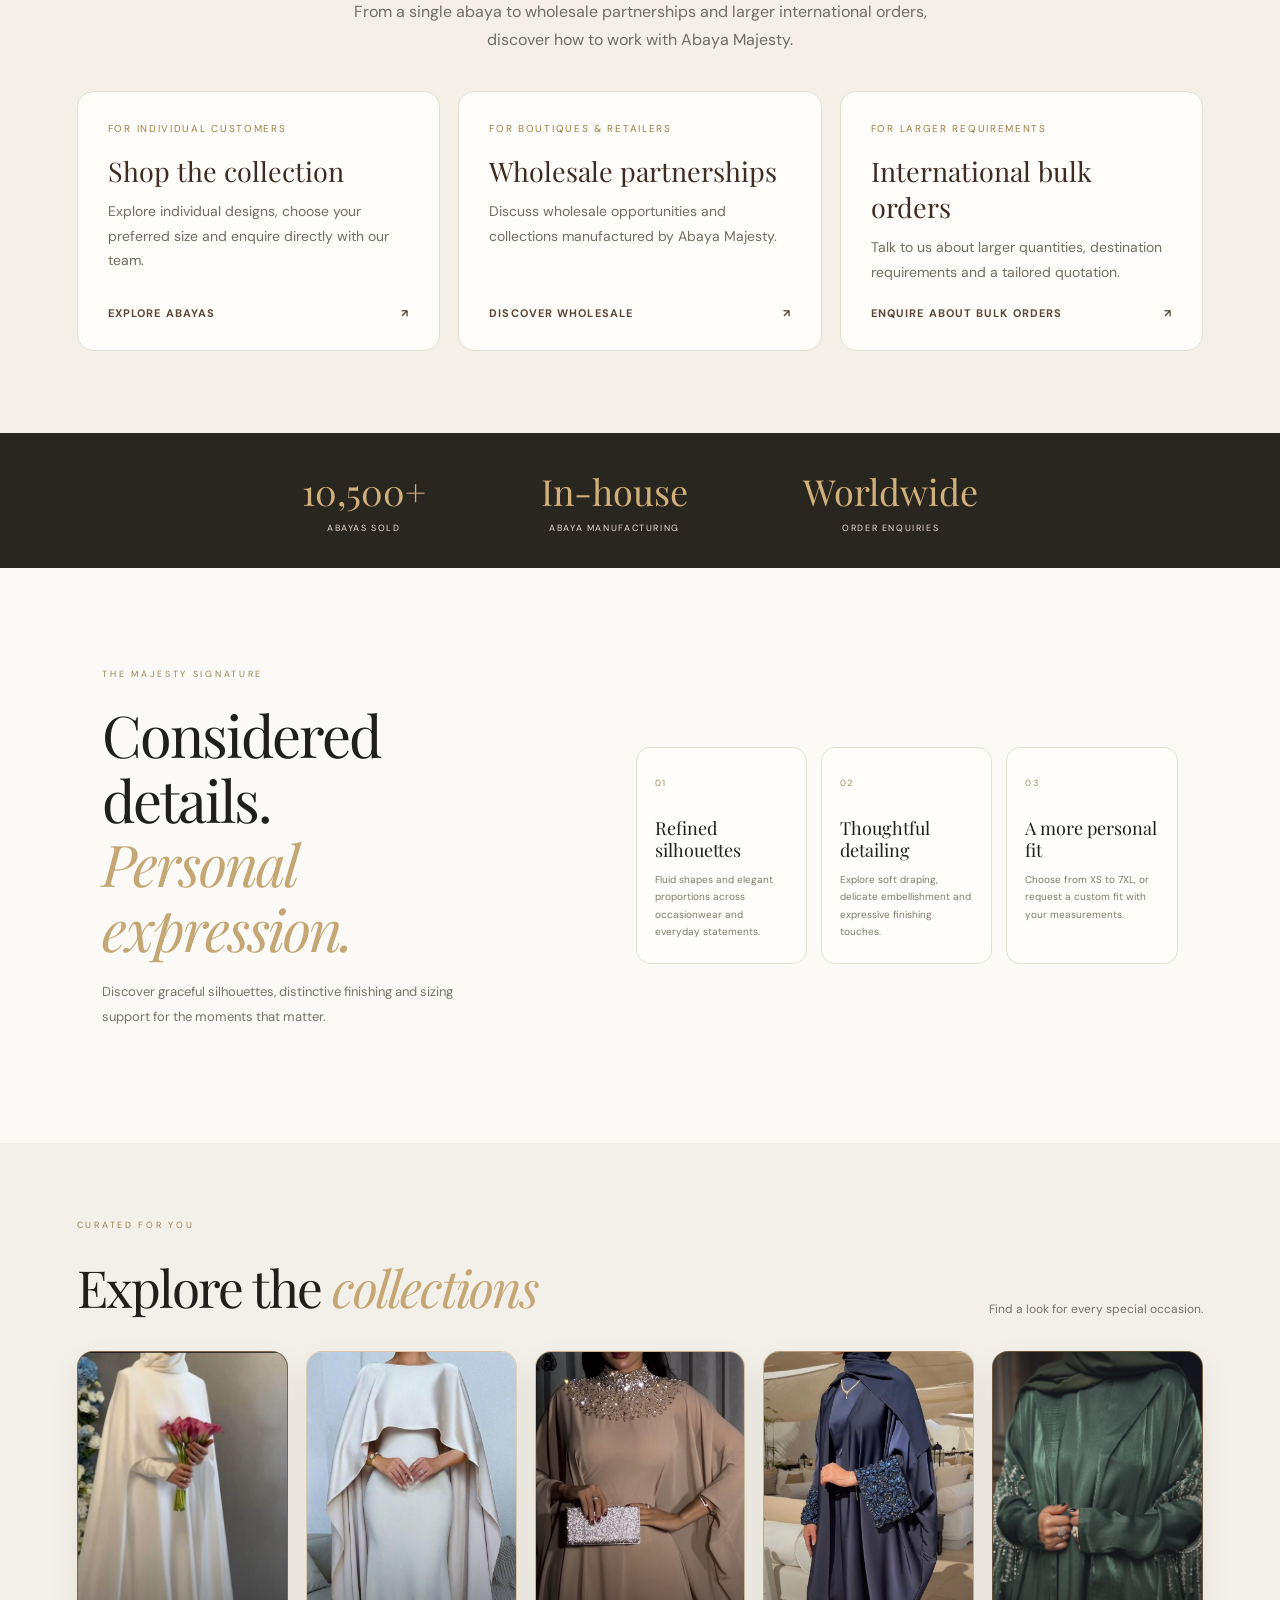
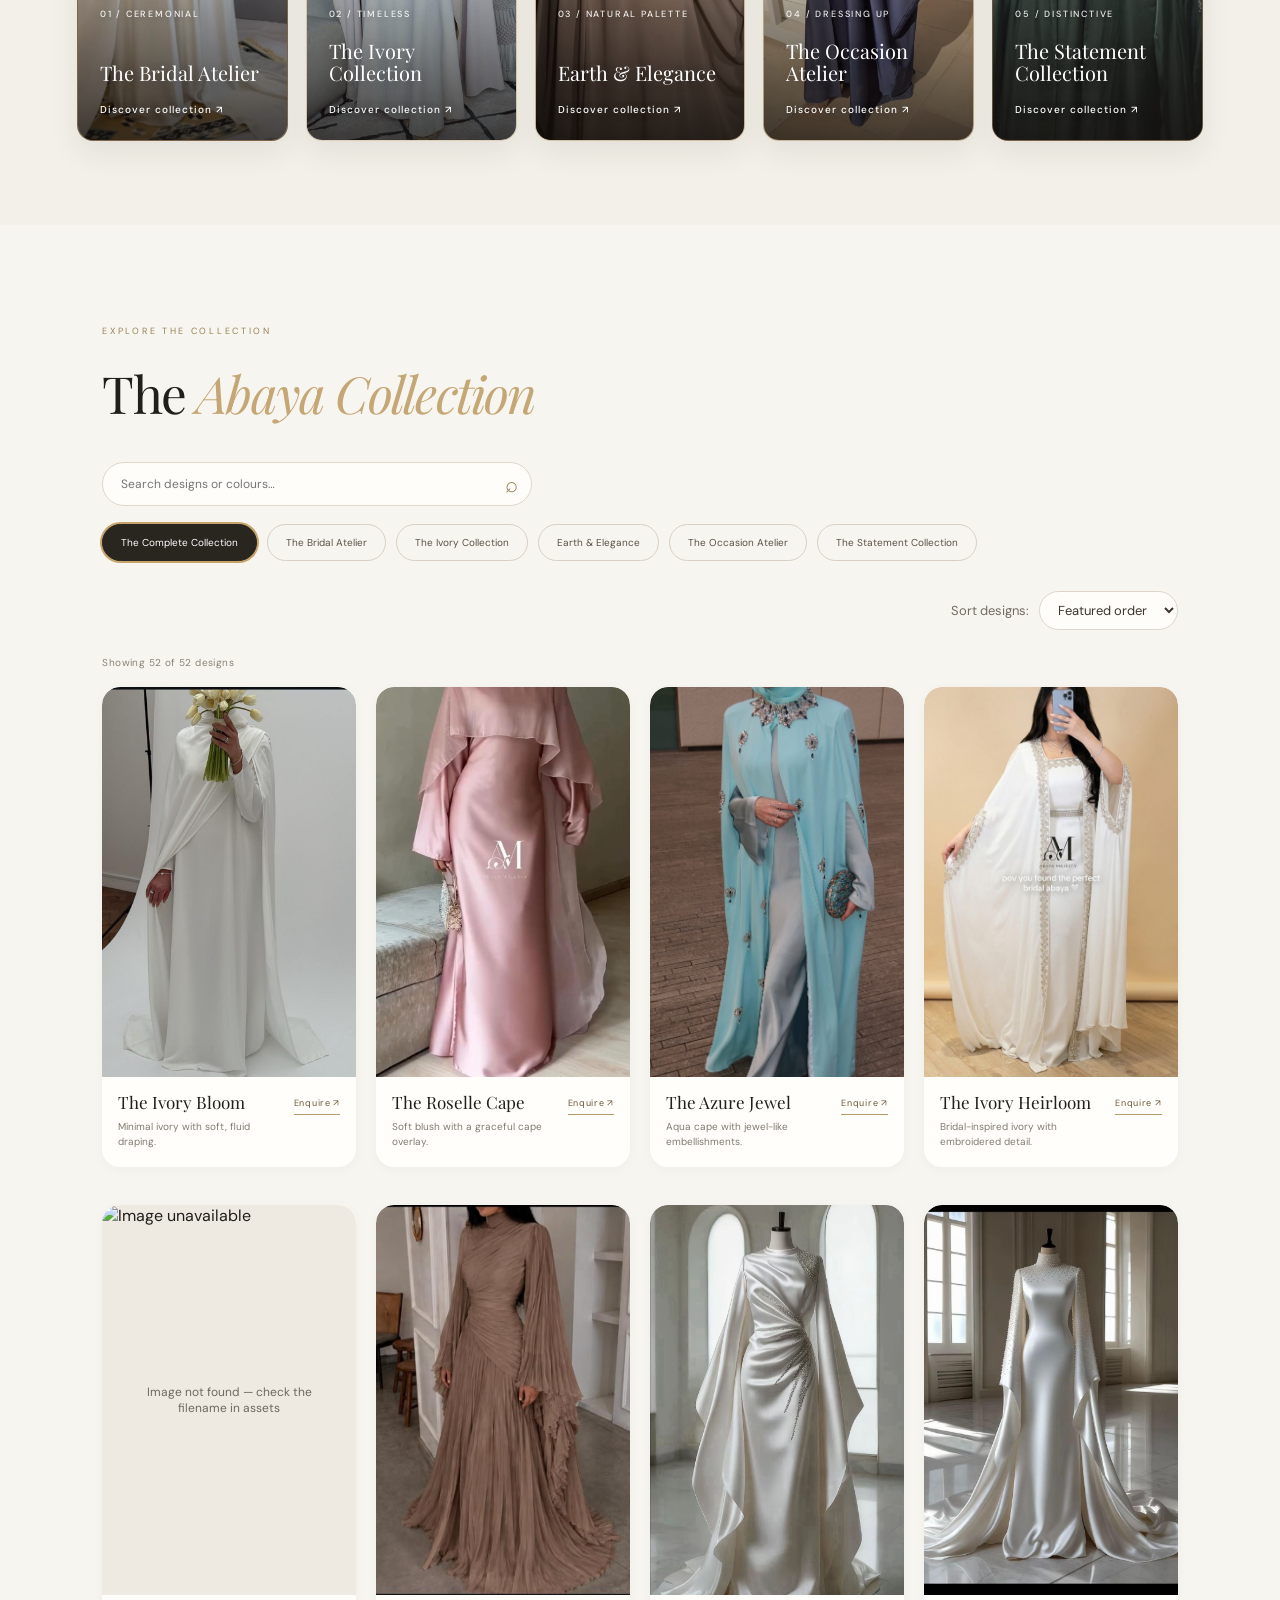
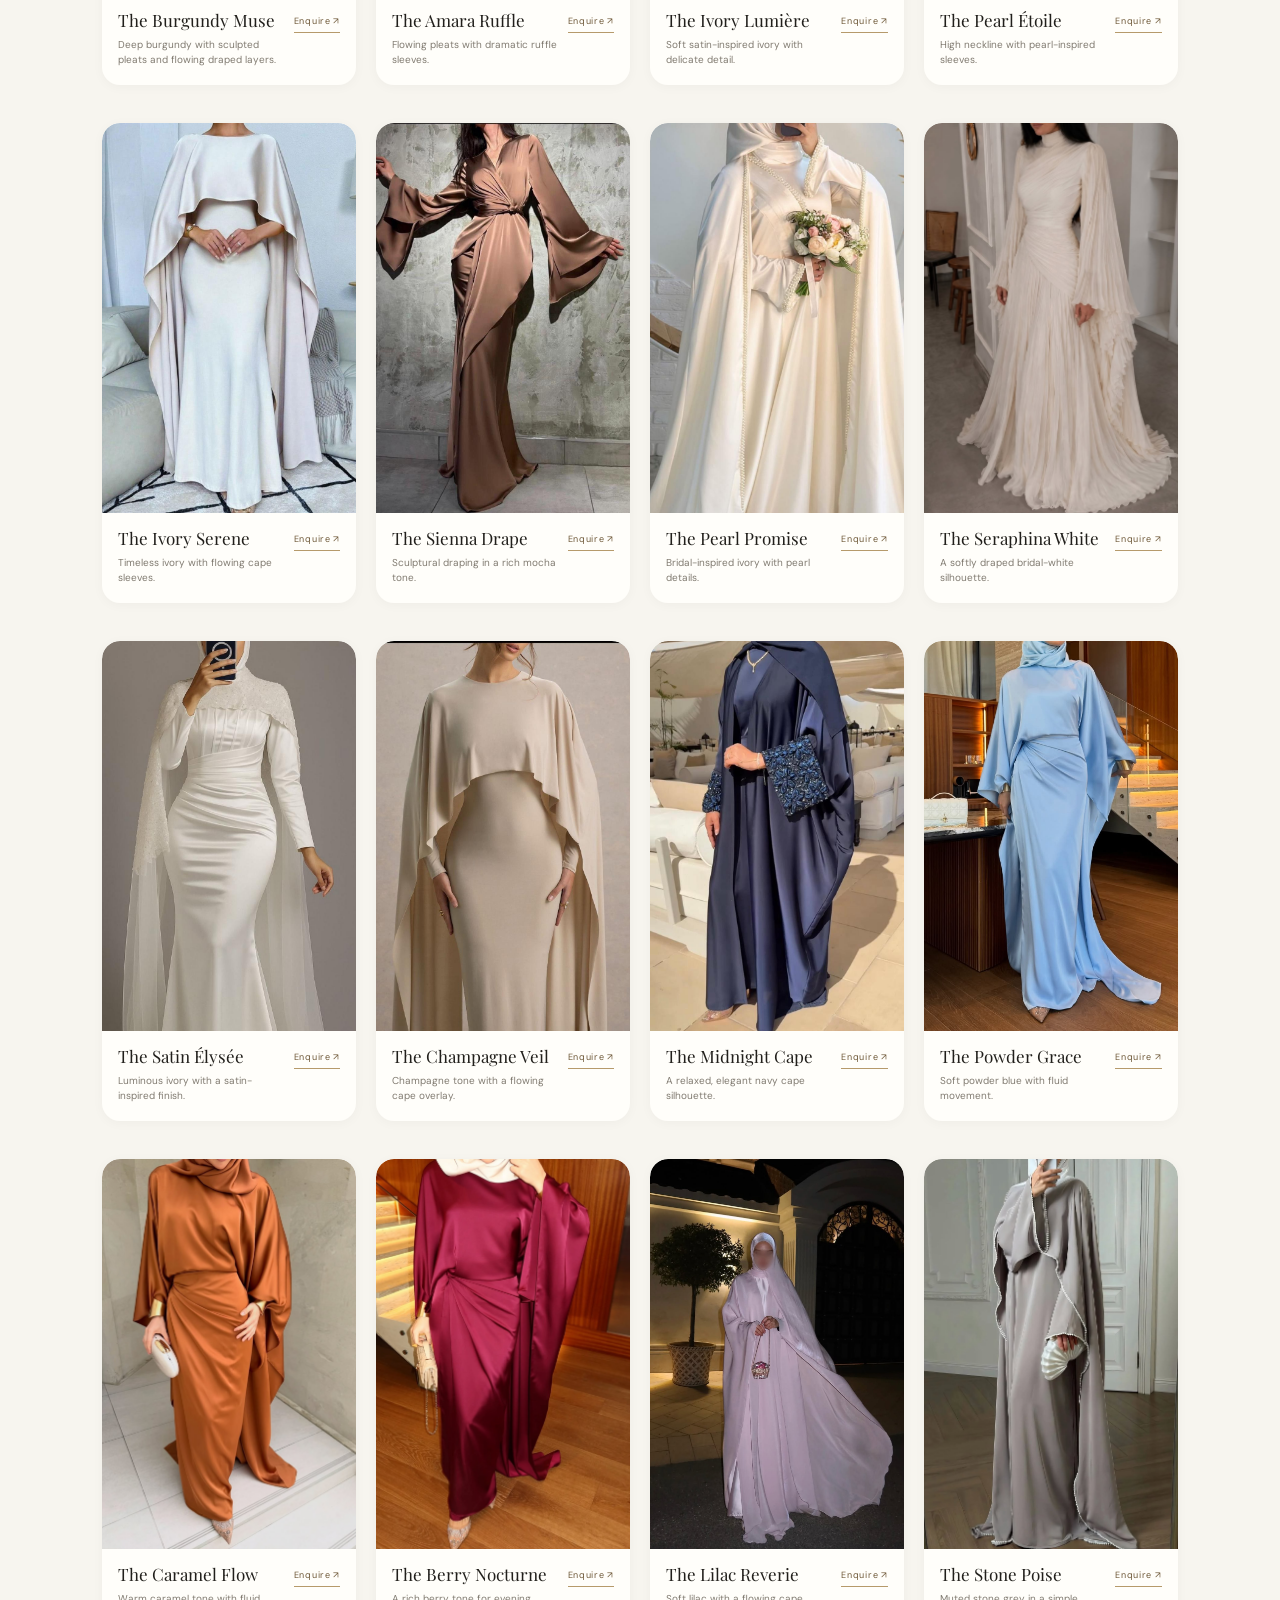
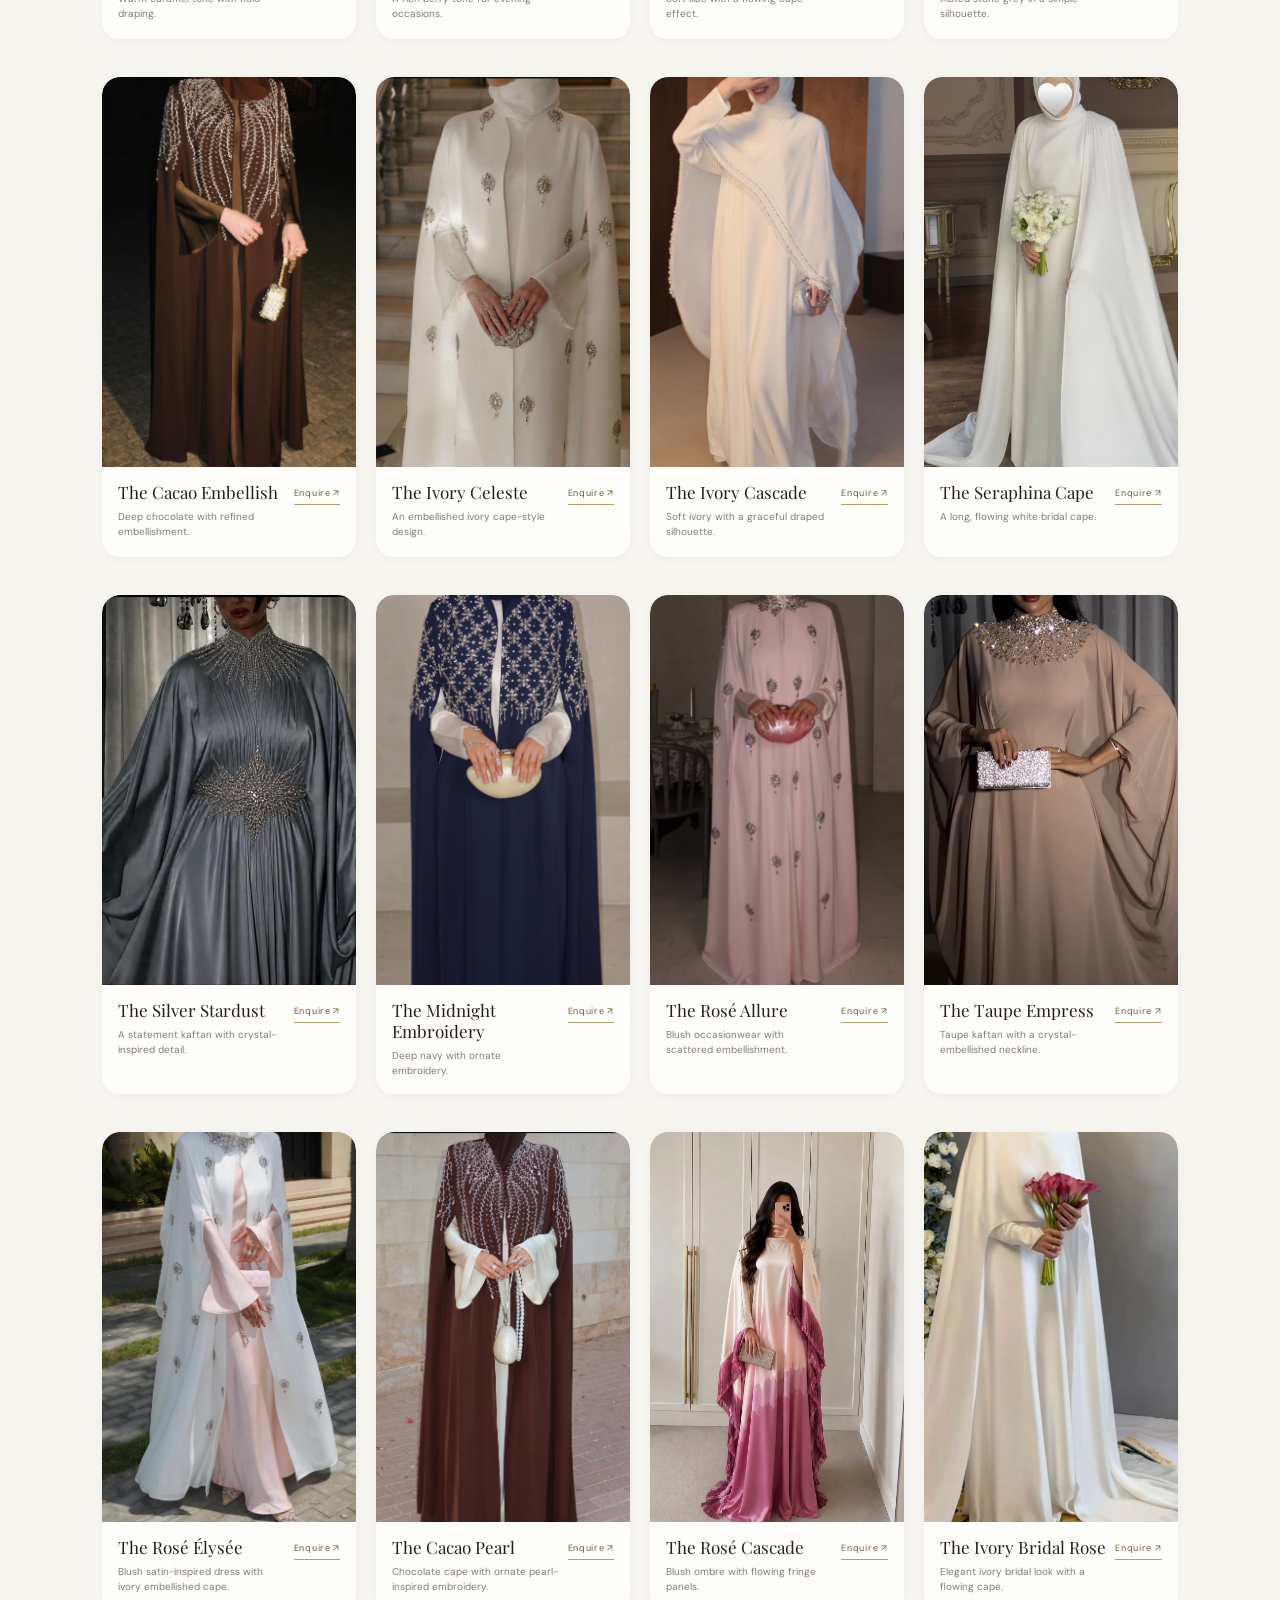
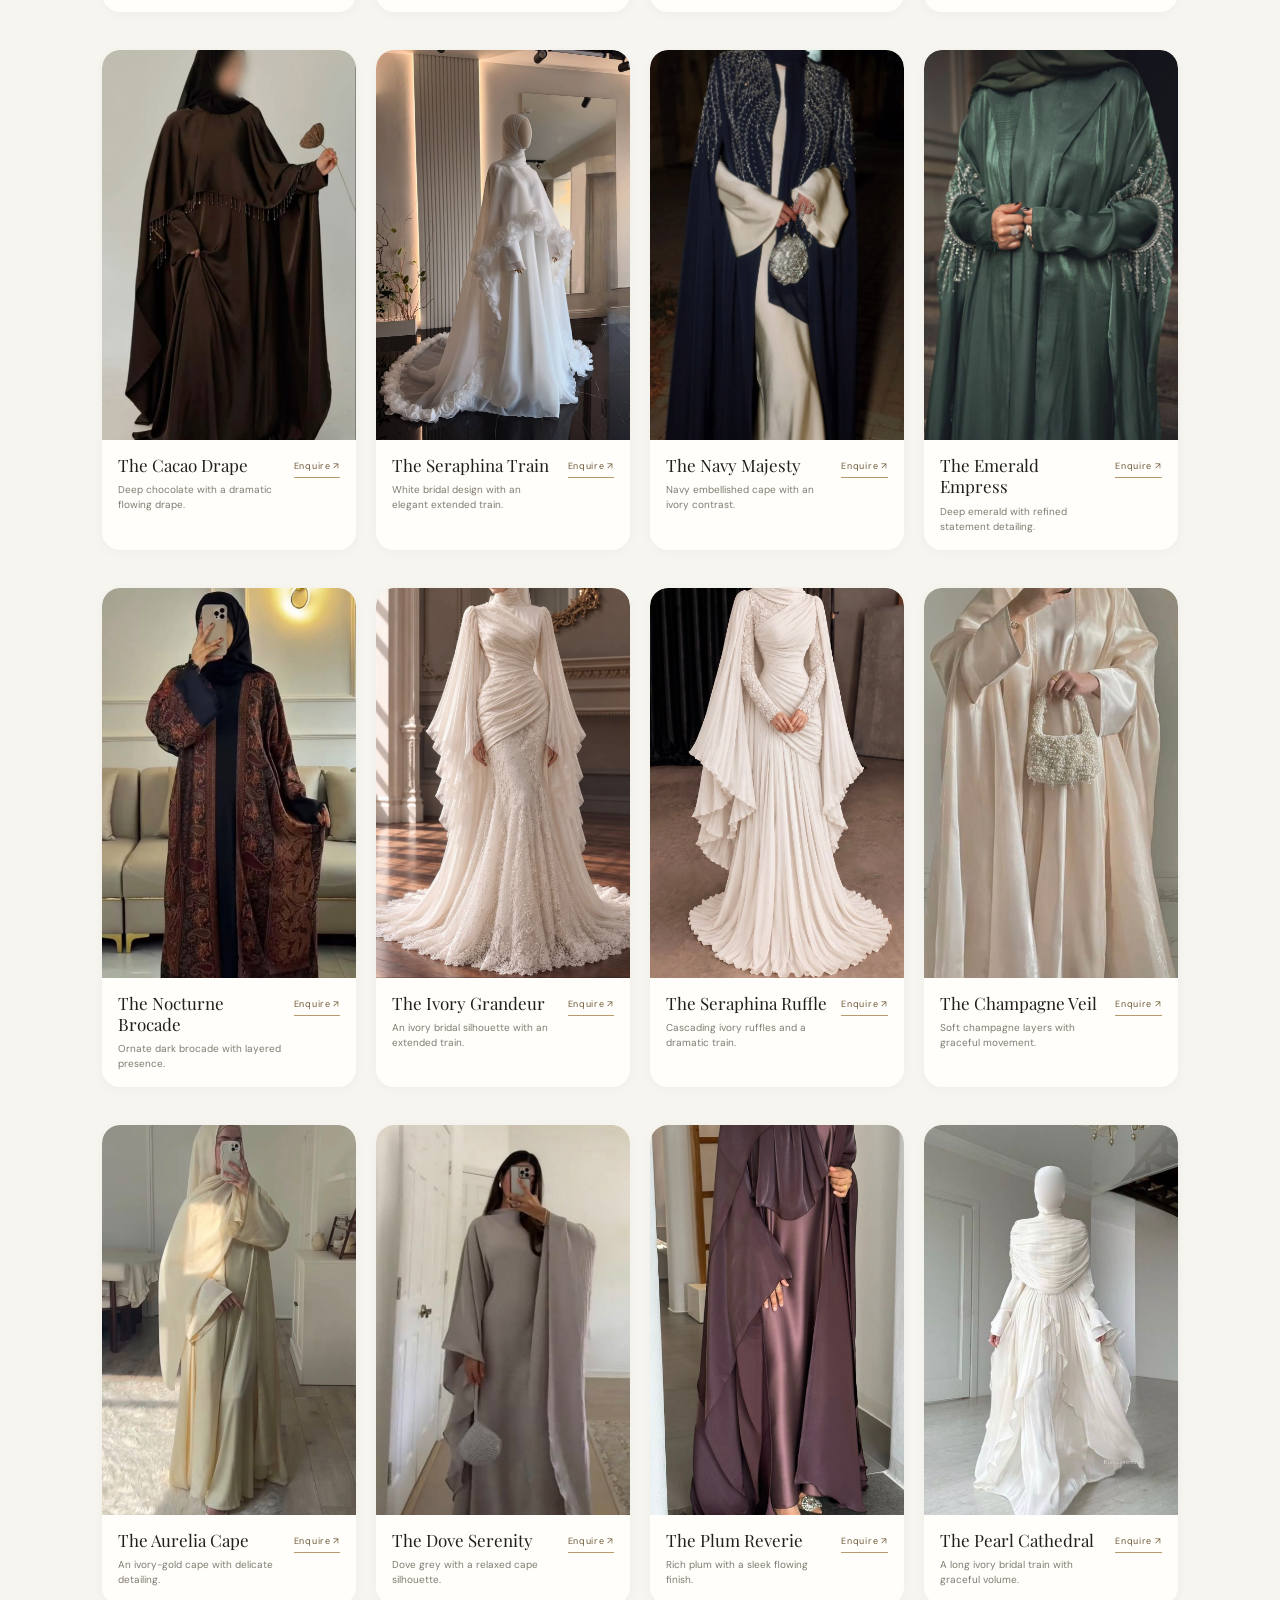
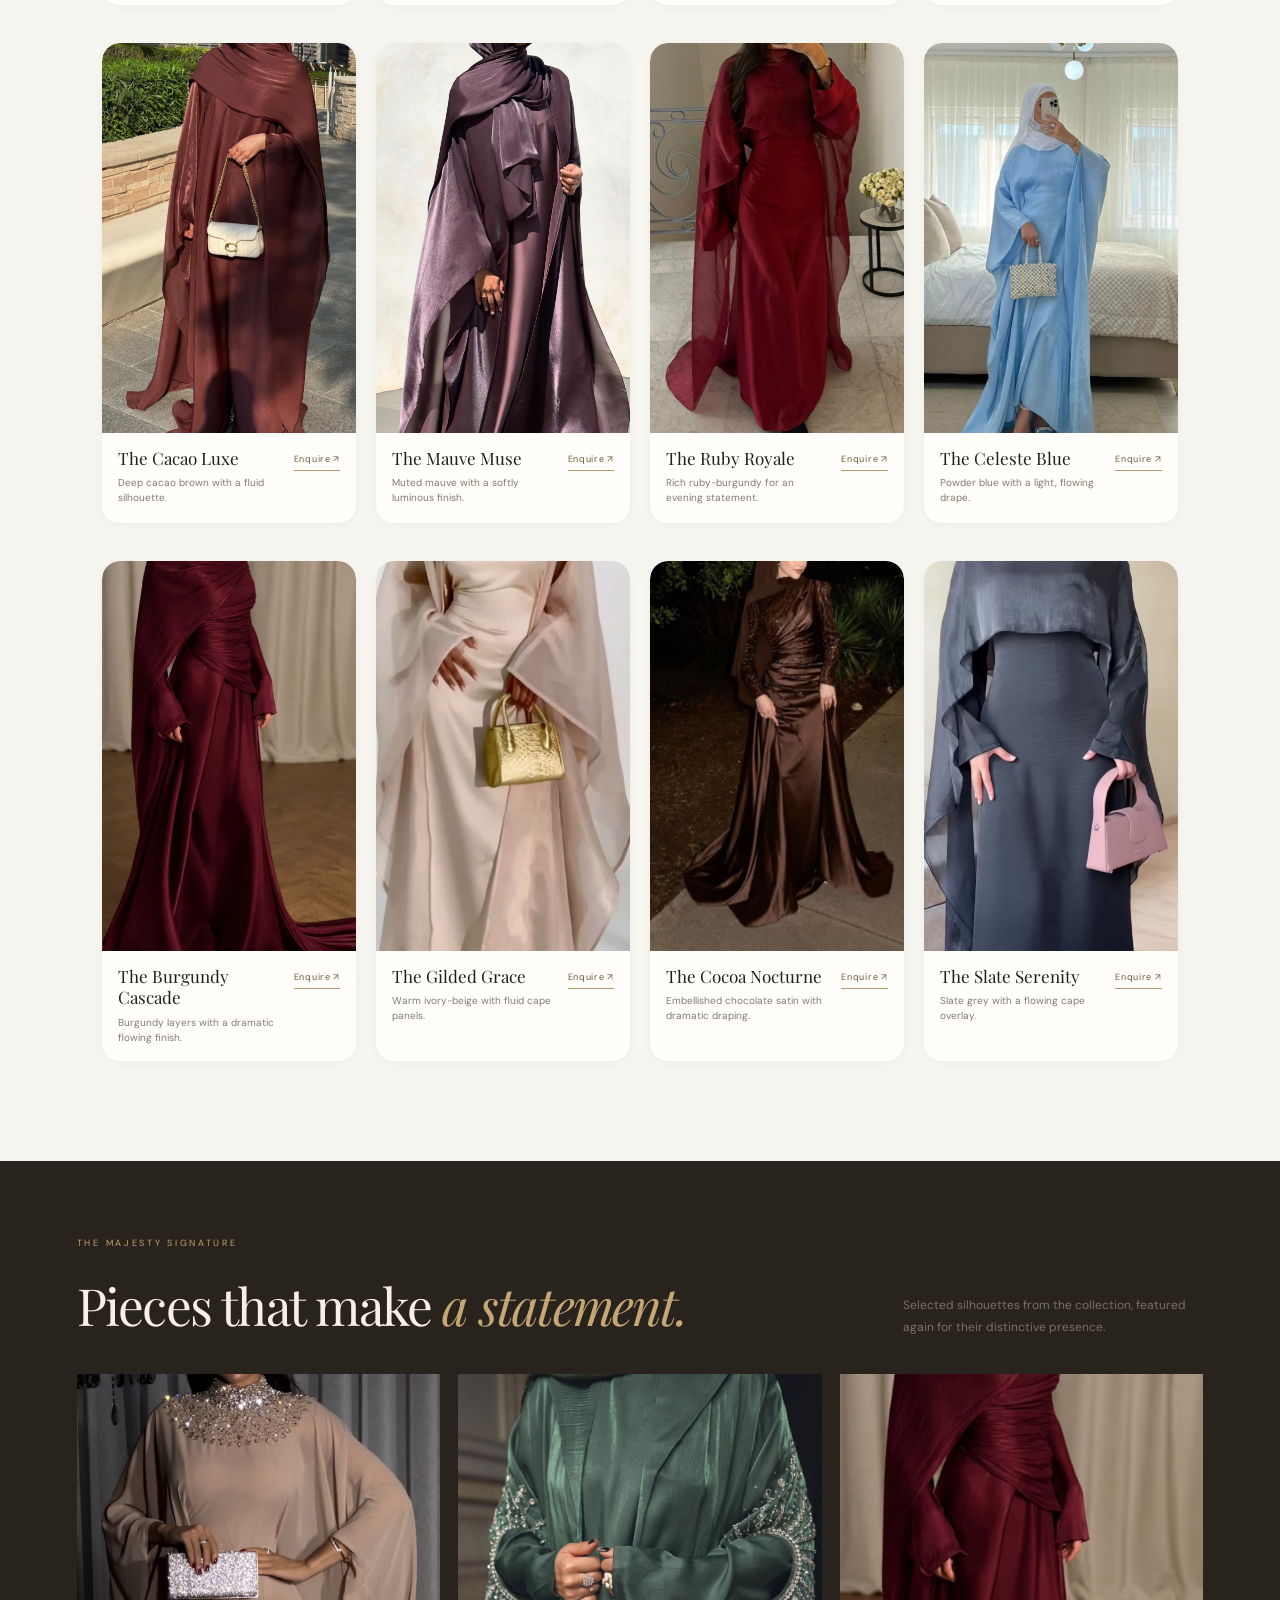
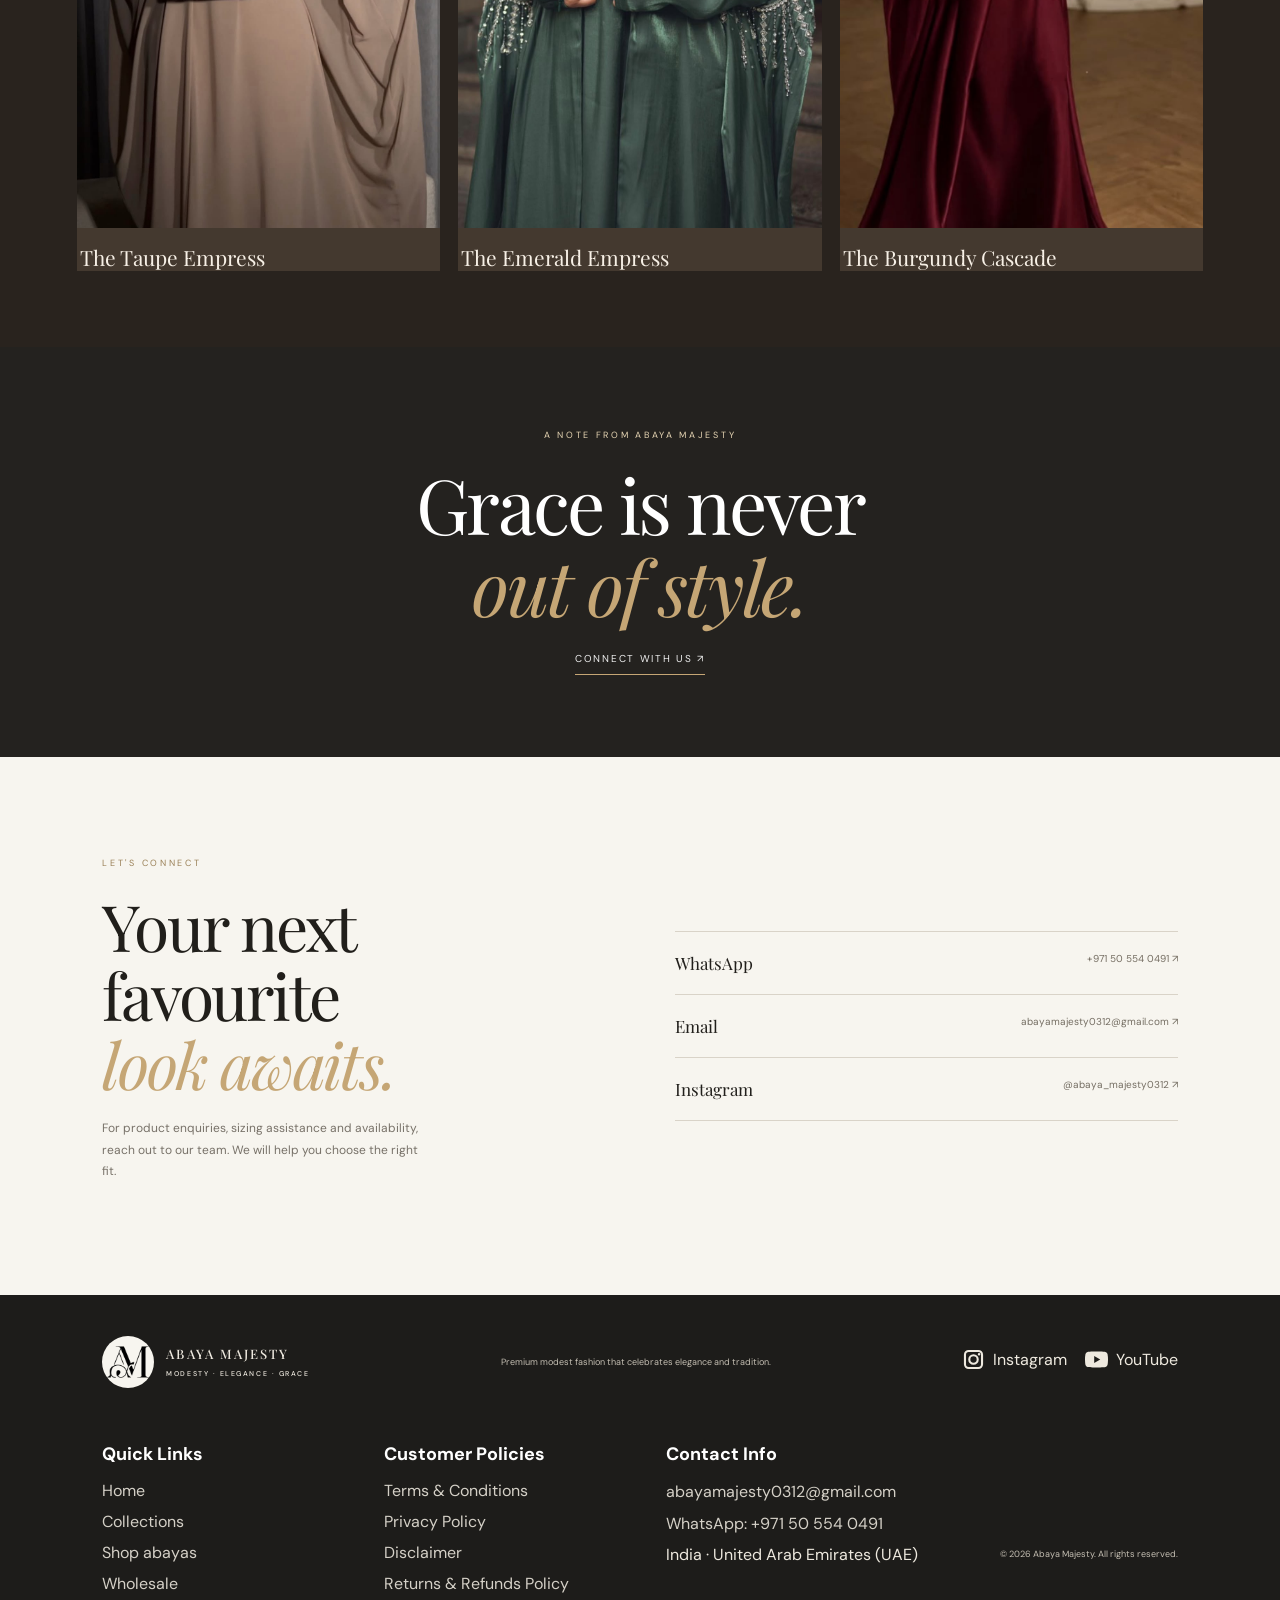
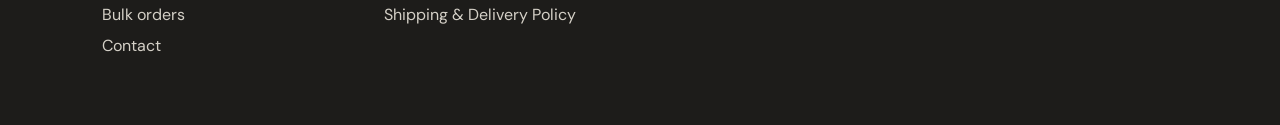
==== commit e9de77d9: "Update product list with new item Replaced 'The Champagne Crystal' with 'The Burgundy Muse' in the p" ====
--- a/index.html
+++ b/index.html
@@ -550,7 +550,7 @@
       {name:"The Roselle Cape",img:"look-04-blush-cape.jpg",description:"A soft blush-toned design with an elegant cape overlay and graceful movement.",tags:"neutral occasion",short:"Soft blush with a graceful cape overlay."},
       {name:"The Azure Jewel",img:"look-29-aqua-jewel-cape.jpg",description:"A refreshing aqua cape adorned with jewel-like embellishments, styled over a soft ivory inner layer.",tags:"occasion",short:"Aqua cape with jewel-like embellishments."},
       {name:"The Ivory Heirloom",img:"look-22-ivory-bridal-embroidery.jpg",description:"An ivory bridal-inspired abaya with delicate embroidered detailing.",tags:"ivory bridal occasion",short:"Bridal-inspired ivory with embroidered detail."},
-      {name:"The Champagne Crystal",img:"look-50-champagne-crystal.jpg",description:"A warm champagne-toned statement abaya adorned with intricate crystal and bead embellishments, elegant flared sleeves and a flowing layered silhouette.",tags:"occasion statement neutral embellished",short:"Champagne tones with crystal embellishment and flowing layers."},
+      {name:"The Burgundy Muse",img:"look-50-burgundy-muse.jpg",description:"A deep burgundy evening abaya with a softly ruched bodice, elegant flared sleeves, a sculpted waist and flowing layered draping.",tags:"occasion statement burgundy evening",short:"Deep burgundy with sculpted pleats and flowing draped layers."},
       {name:"The Amara Ruffle",img:"look-01-taupe-ruffle.jpg",description:"A graceful taupe silhouette featuring flowing pleats and dramatic ruffle sleeve detailing.",tags:"neutral occasion",short:"Flowing pleats with dramatic ruffle sleeves."},
       {name:"The Ivory Lumière",img:"look-02-ivory-satin.jpg",description:"An elegant ivory design with a soft satin-inspired finish and delicate embellishment.",tags:"ivory occasion",short:"Soft satin-inspired ivory with delicate detail."},
       {name:"The Pearl Étoile",img:"look-03-pearl-sleeve.jpg",description:"A refined ivory silhouette featuring a high neckline and pearl-inspired sleeve detailing.",tags:"ivory occasion bridal",short:"High neckline with pearl-inspired sleeves."},
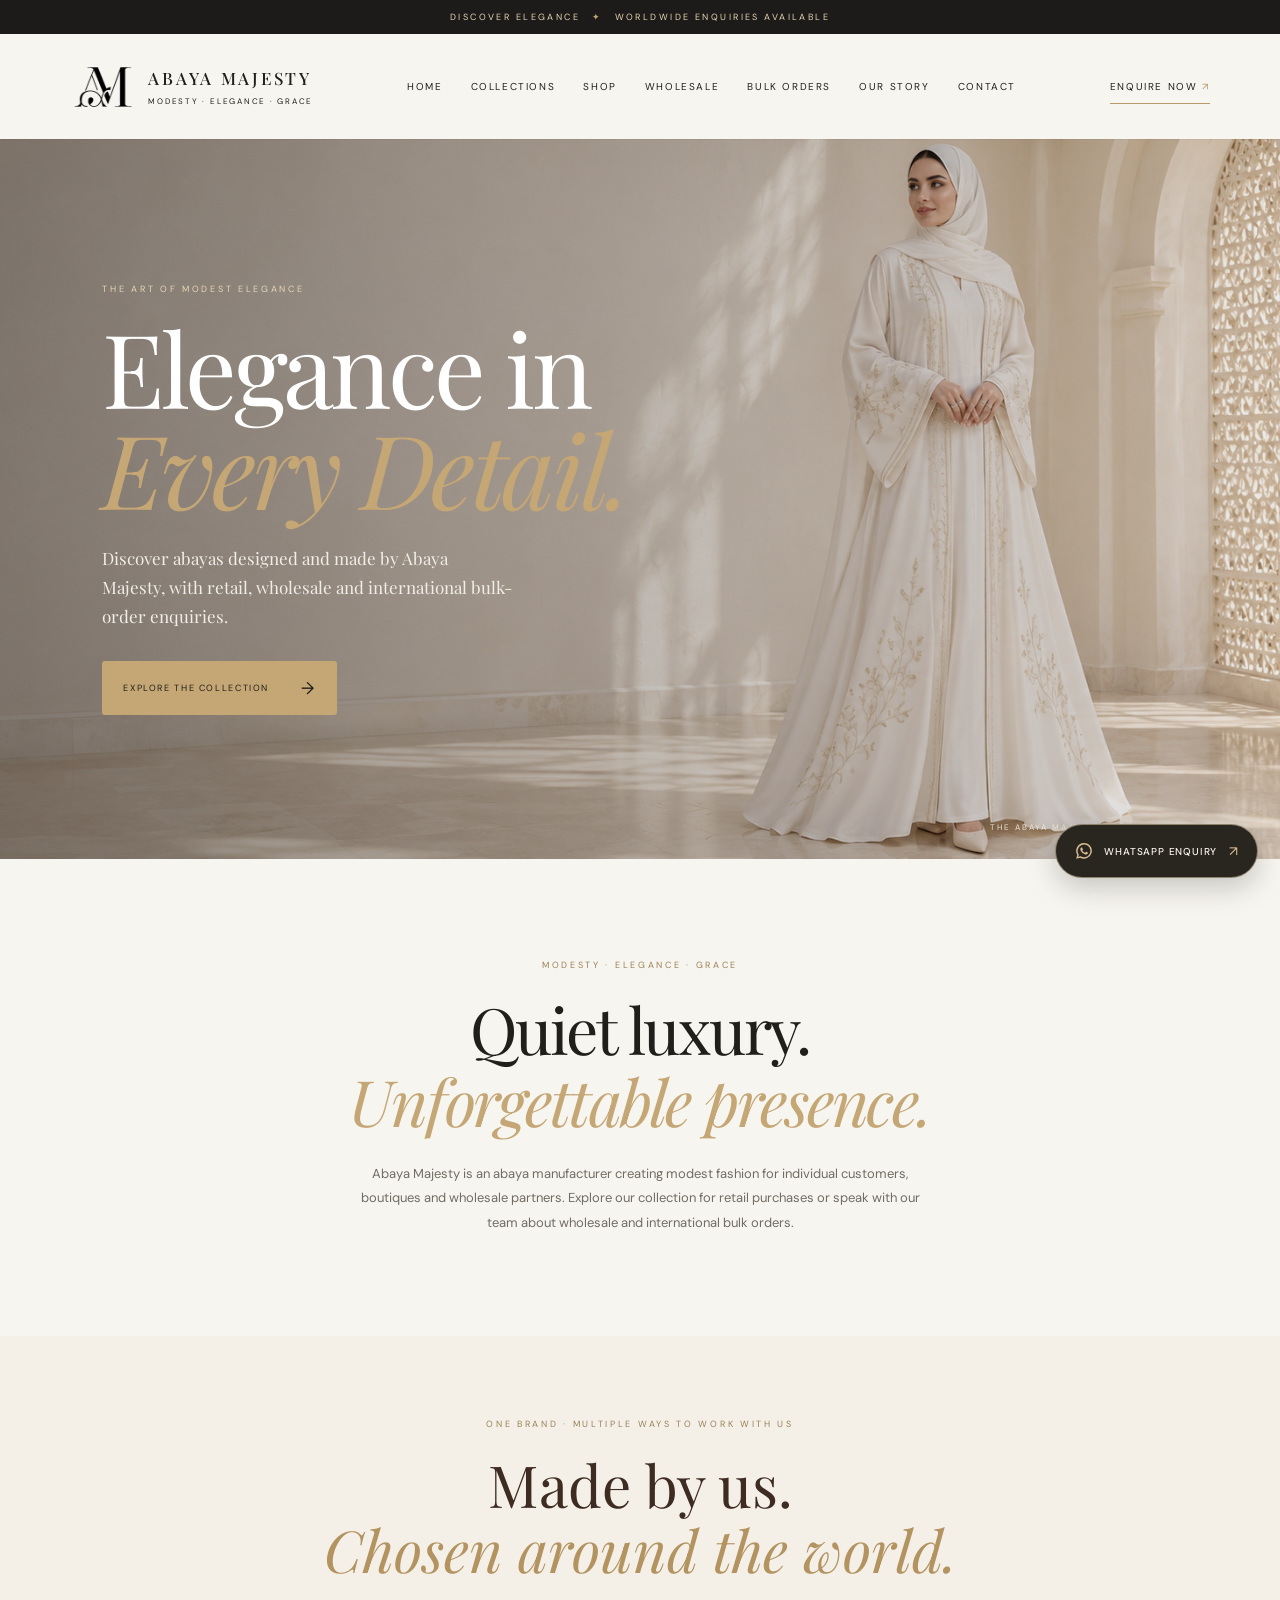
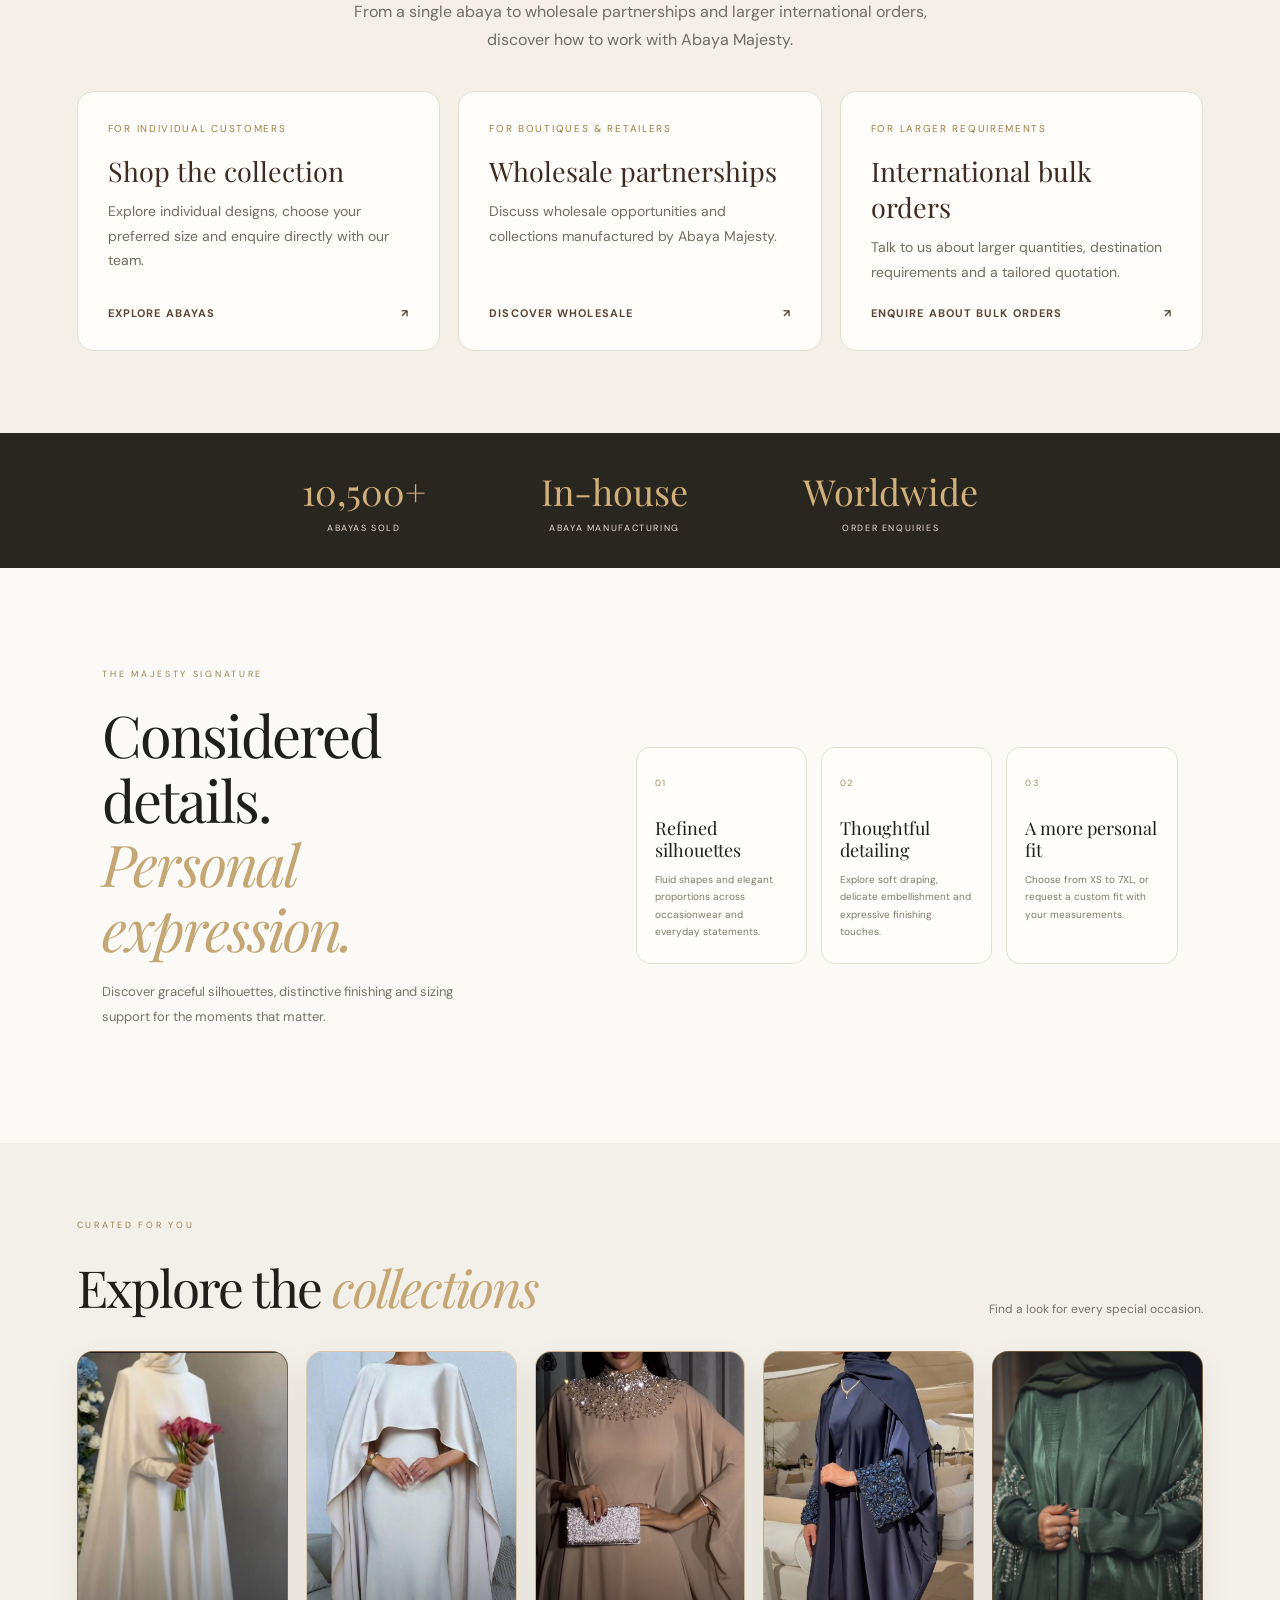
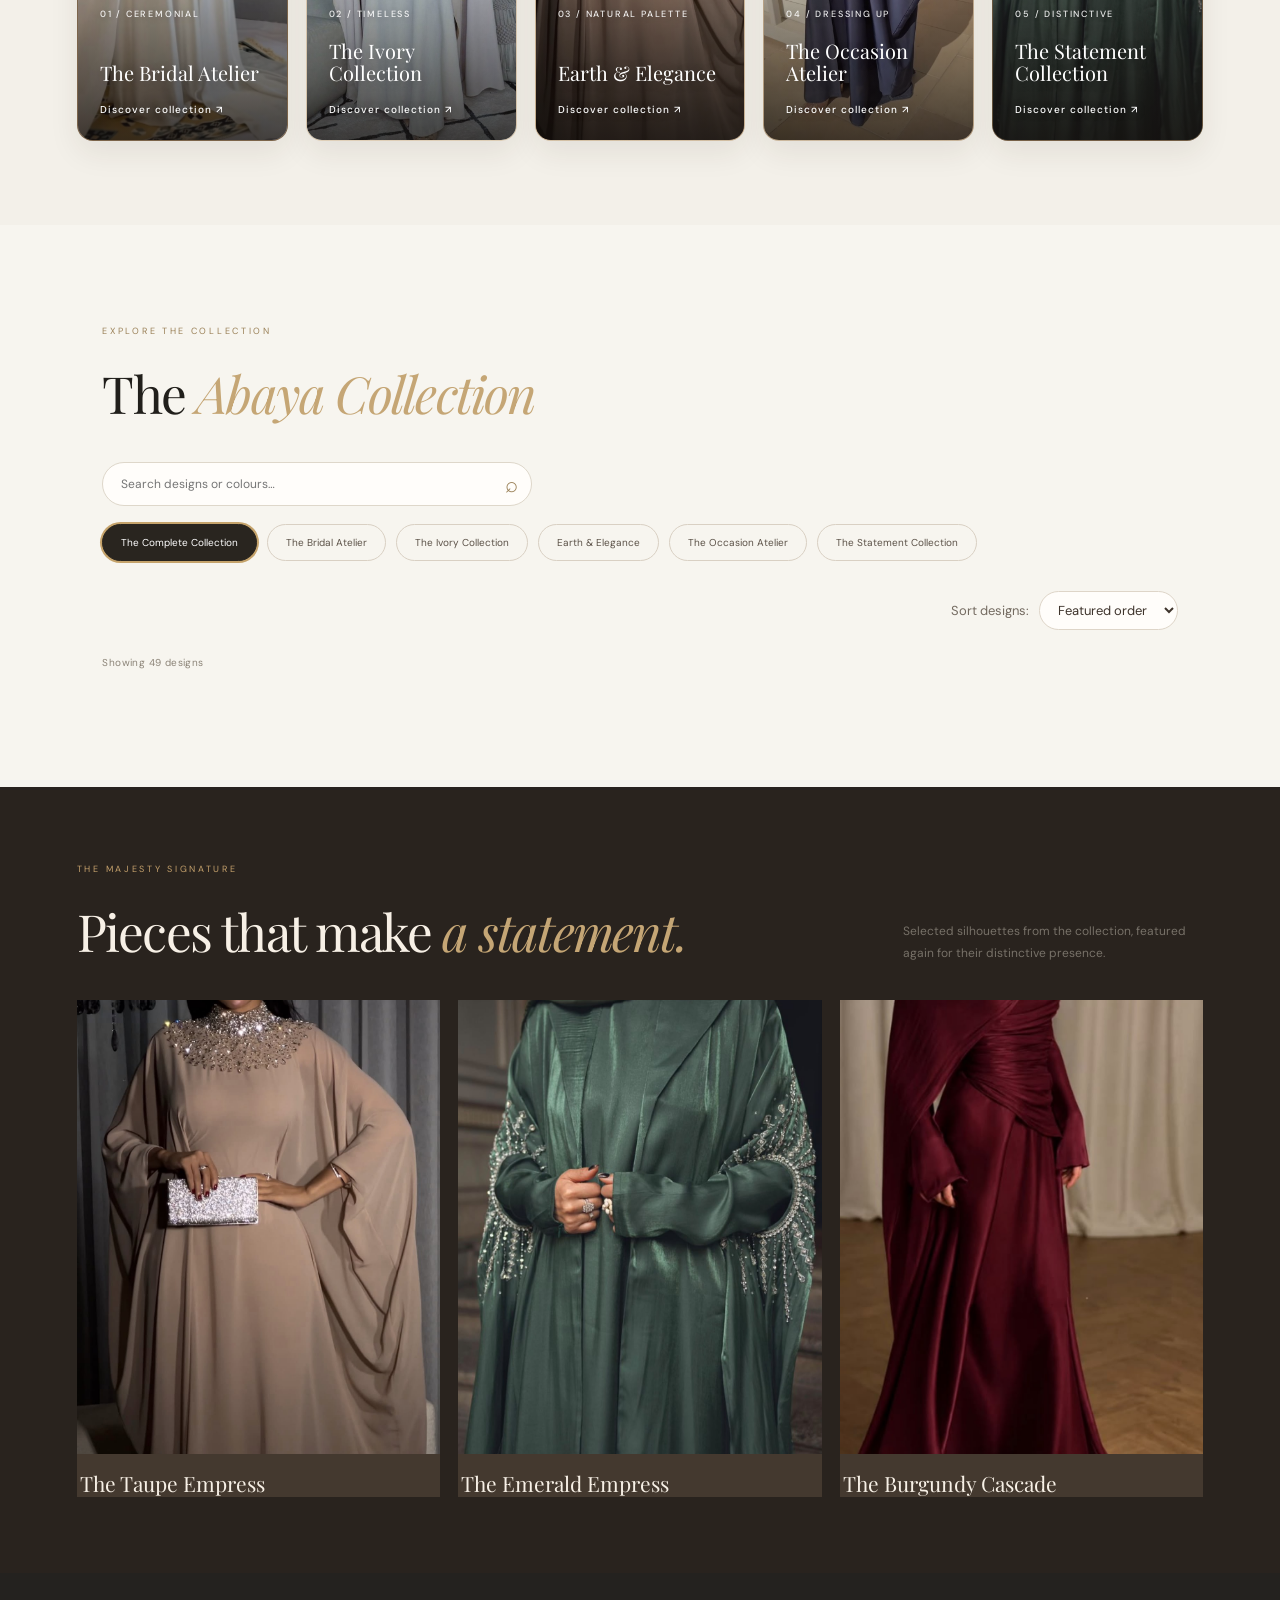
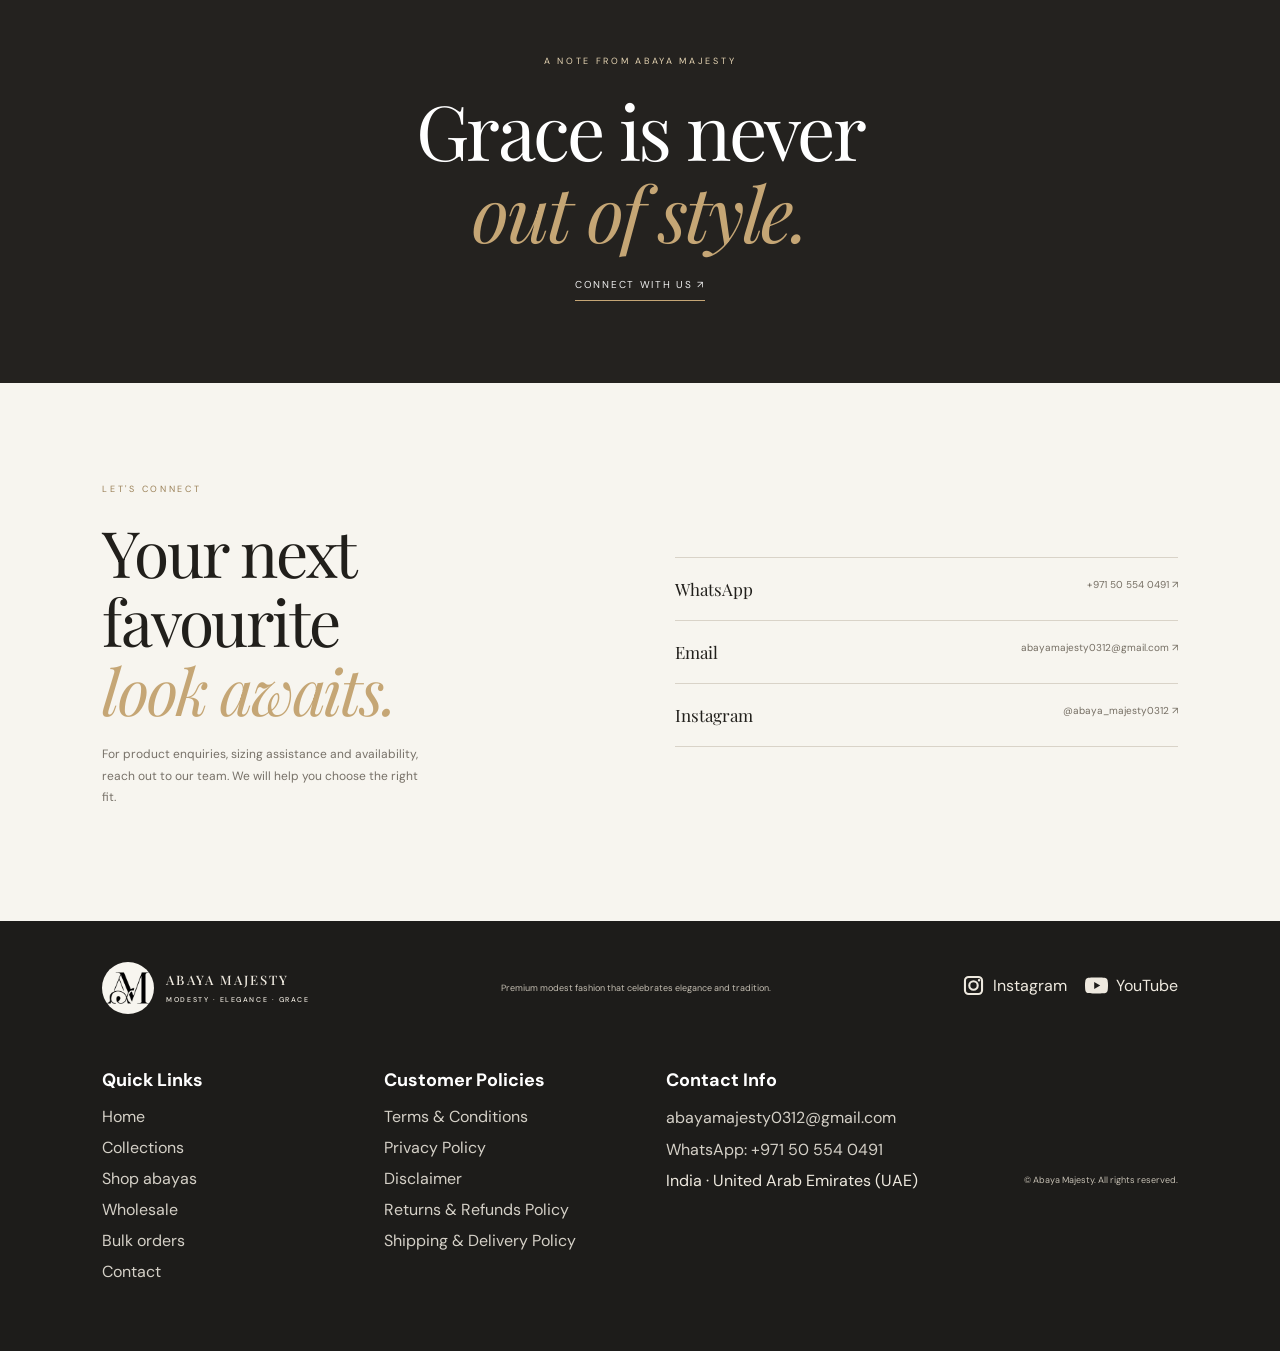
==== commit 813691d1: "Add new product 'The Silver Éclat' to index.html" ====
--- a/index.html
+++ b/index.html
@@ -598,6 +598,7 @@
       {name:"The Gilded Grace",img:"new-2026-11-14-15.jpg",description:"A warm ivory-beige cape abaya with fluid panels and a softly luminous finish.",tags:"ivory neutral occasion",short:"Warm ivory-beige with fluid cape panels."},
       {name:"The Cocoa Nocturne",img:"new-2026-11-14-16.jpg",description:"A rich chocolate satin abaya with intricate embellishment, sculpted draping and a graceful extended silhouette.",tags:"neutral occasion statement",short:"Embellished chocolate satin with dramatic draping."},
       {name:"The Slate Serenity",img:"new-2026-11-14-17.jpg",description:"A deep slate-grey abaya with a fluid cape overlay and understated, contemporary elegance.",tags:"neutral occasion statement",short:"Slate grey with a flowing cape overlay."}
+      {name:"The Silver Éclat",img:"look-53-silver-eclat.jpg",description:"A luminous metallic silver abaya with voluminous pleated sleeves, a flowing open silhouette and a soft ivory inner layer.",tags:"silver metallic occasion statement",short:"Luminous silver with voluminous sleeves and fluid draping."},
     ];
 
     const productGrid = document.getElementById("productGrid");
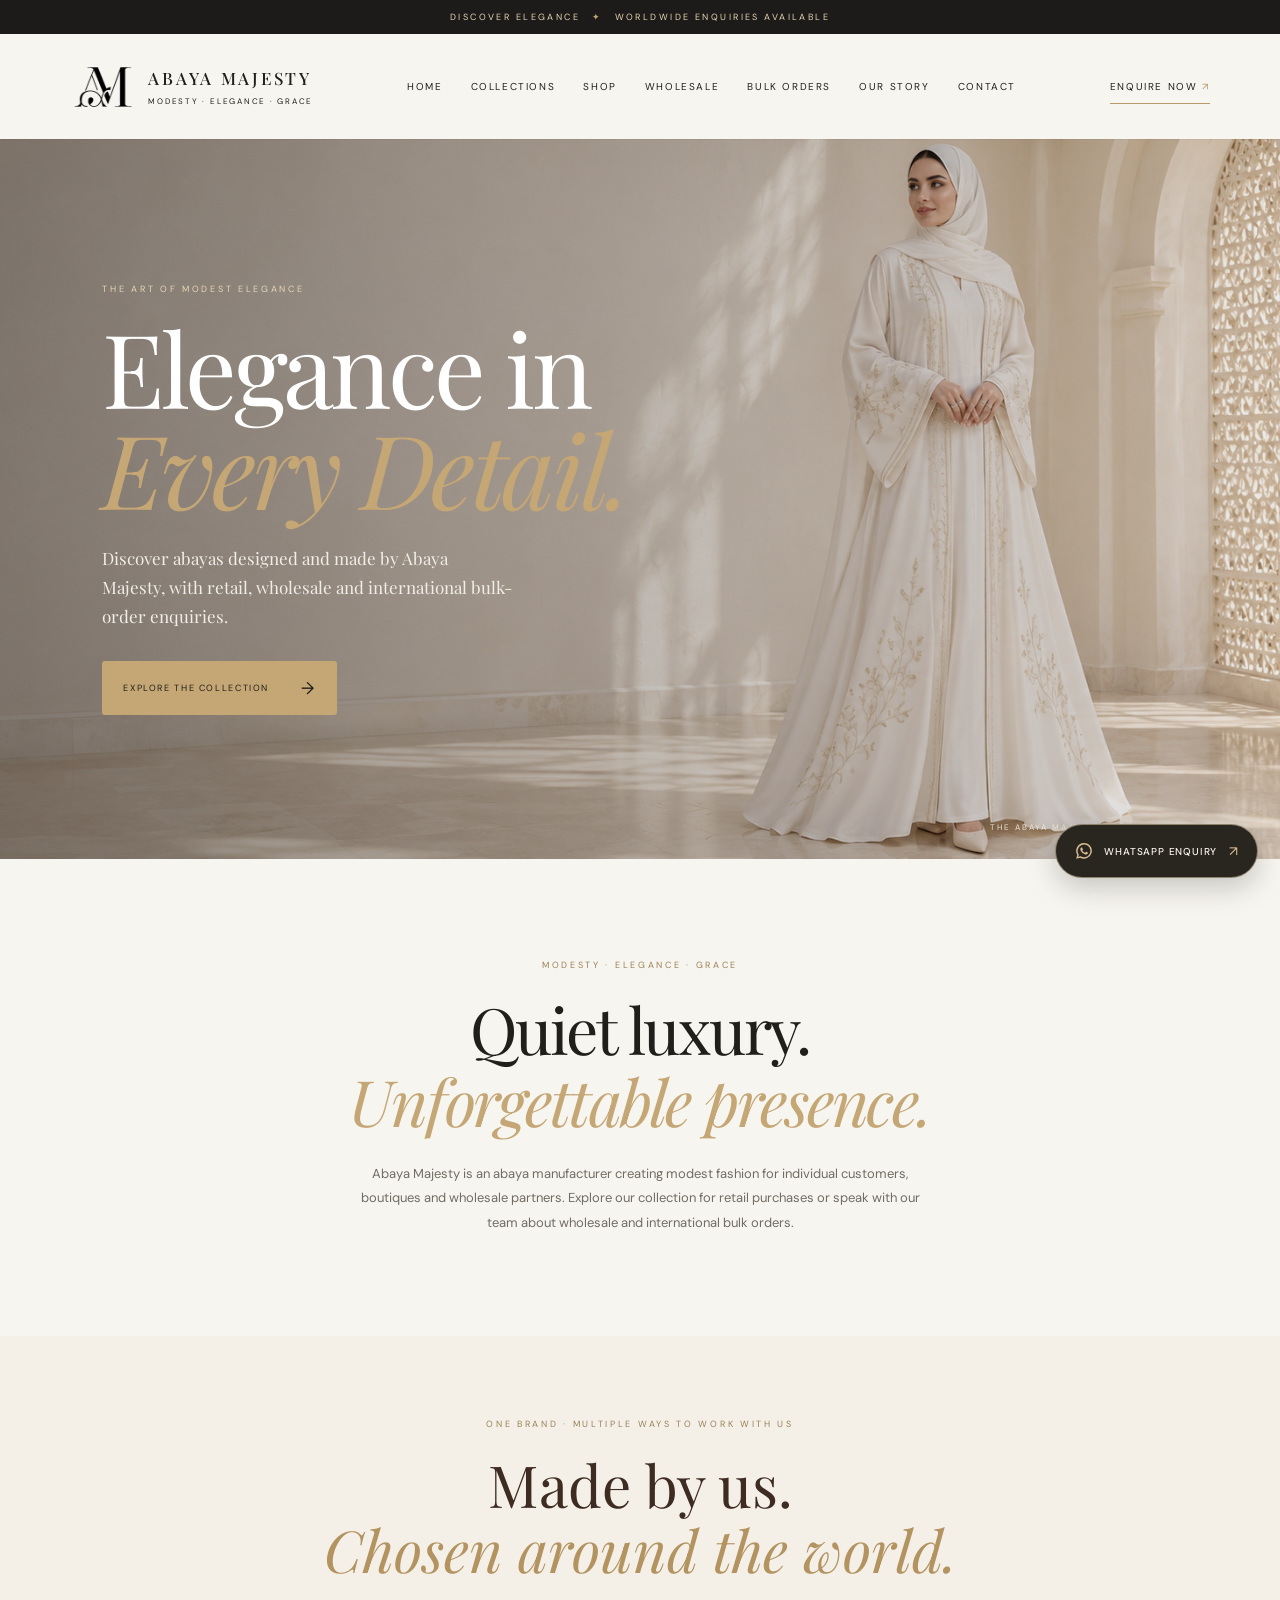
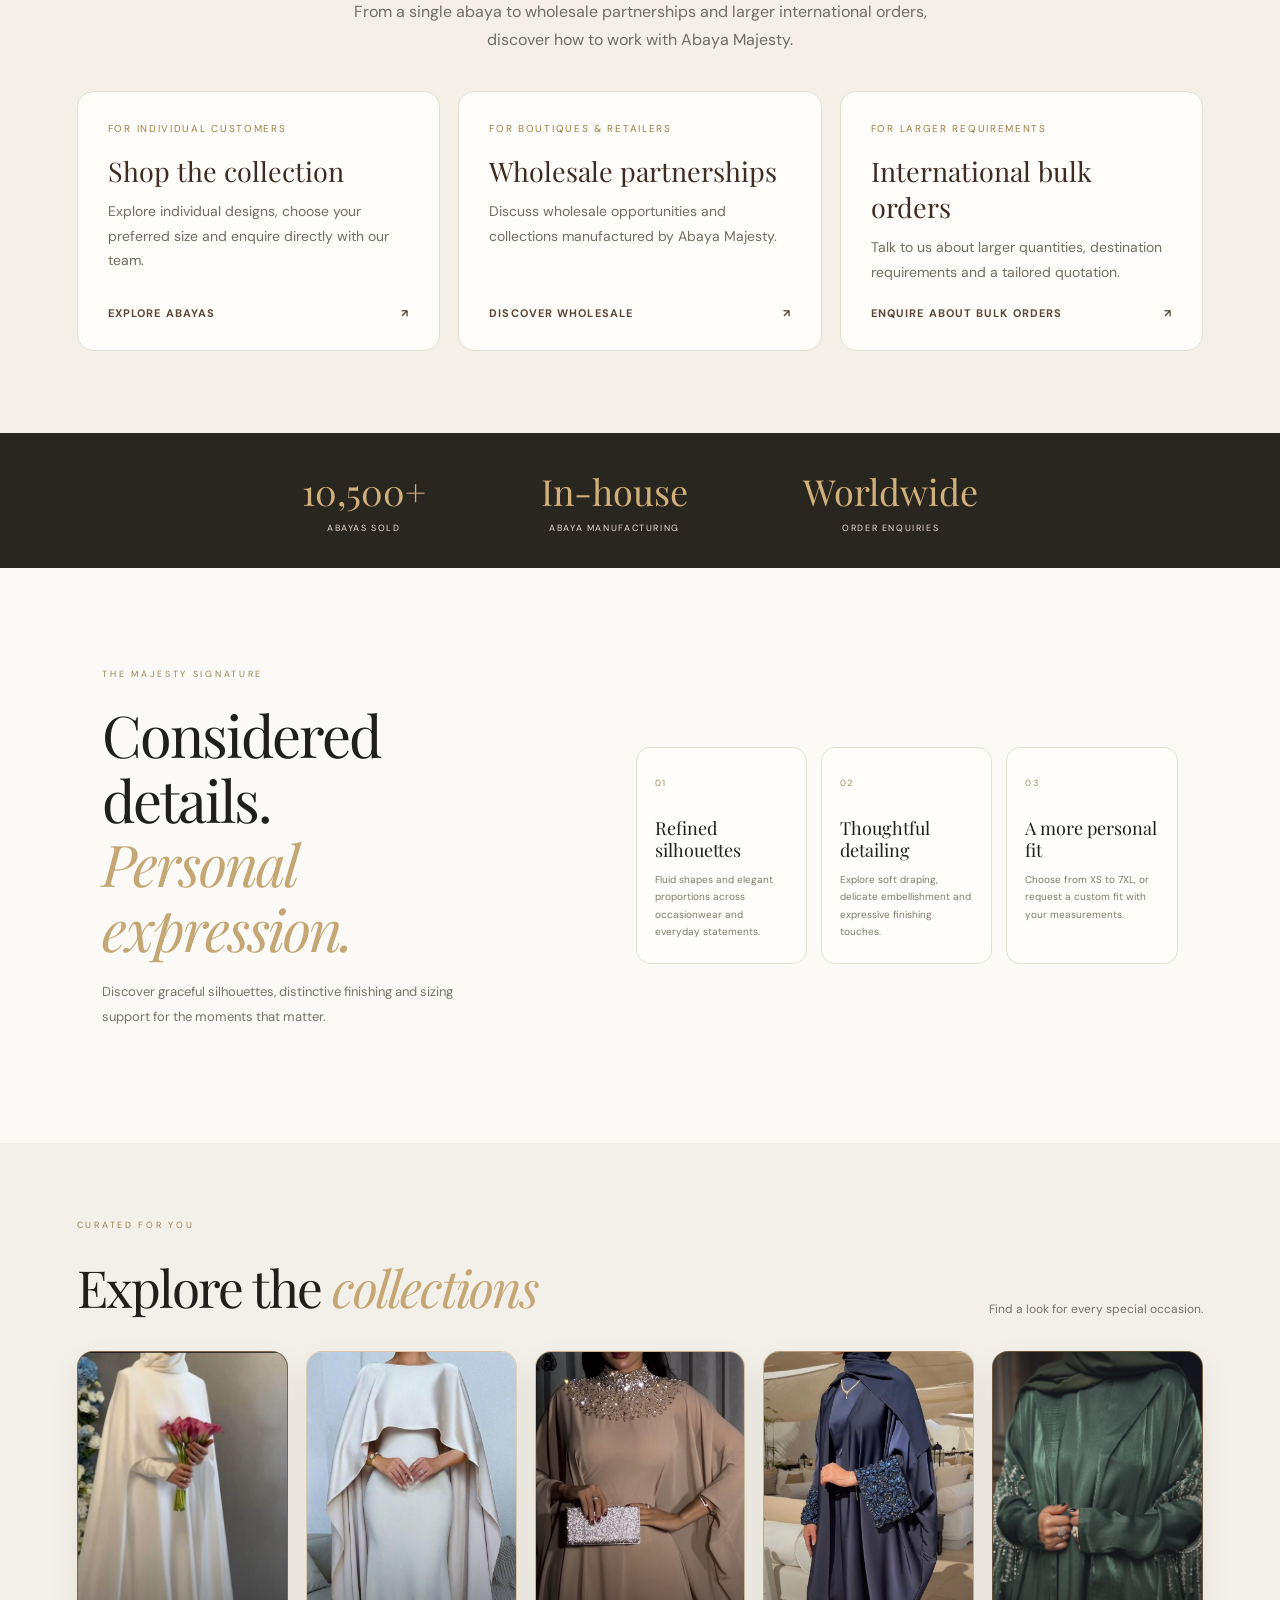
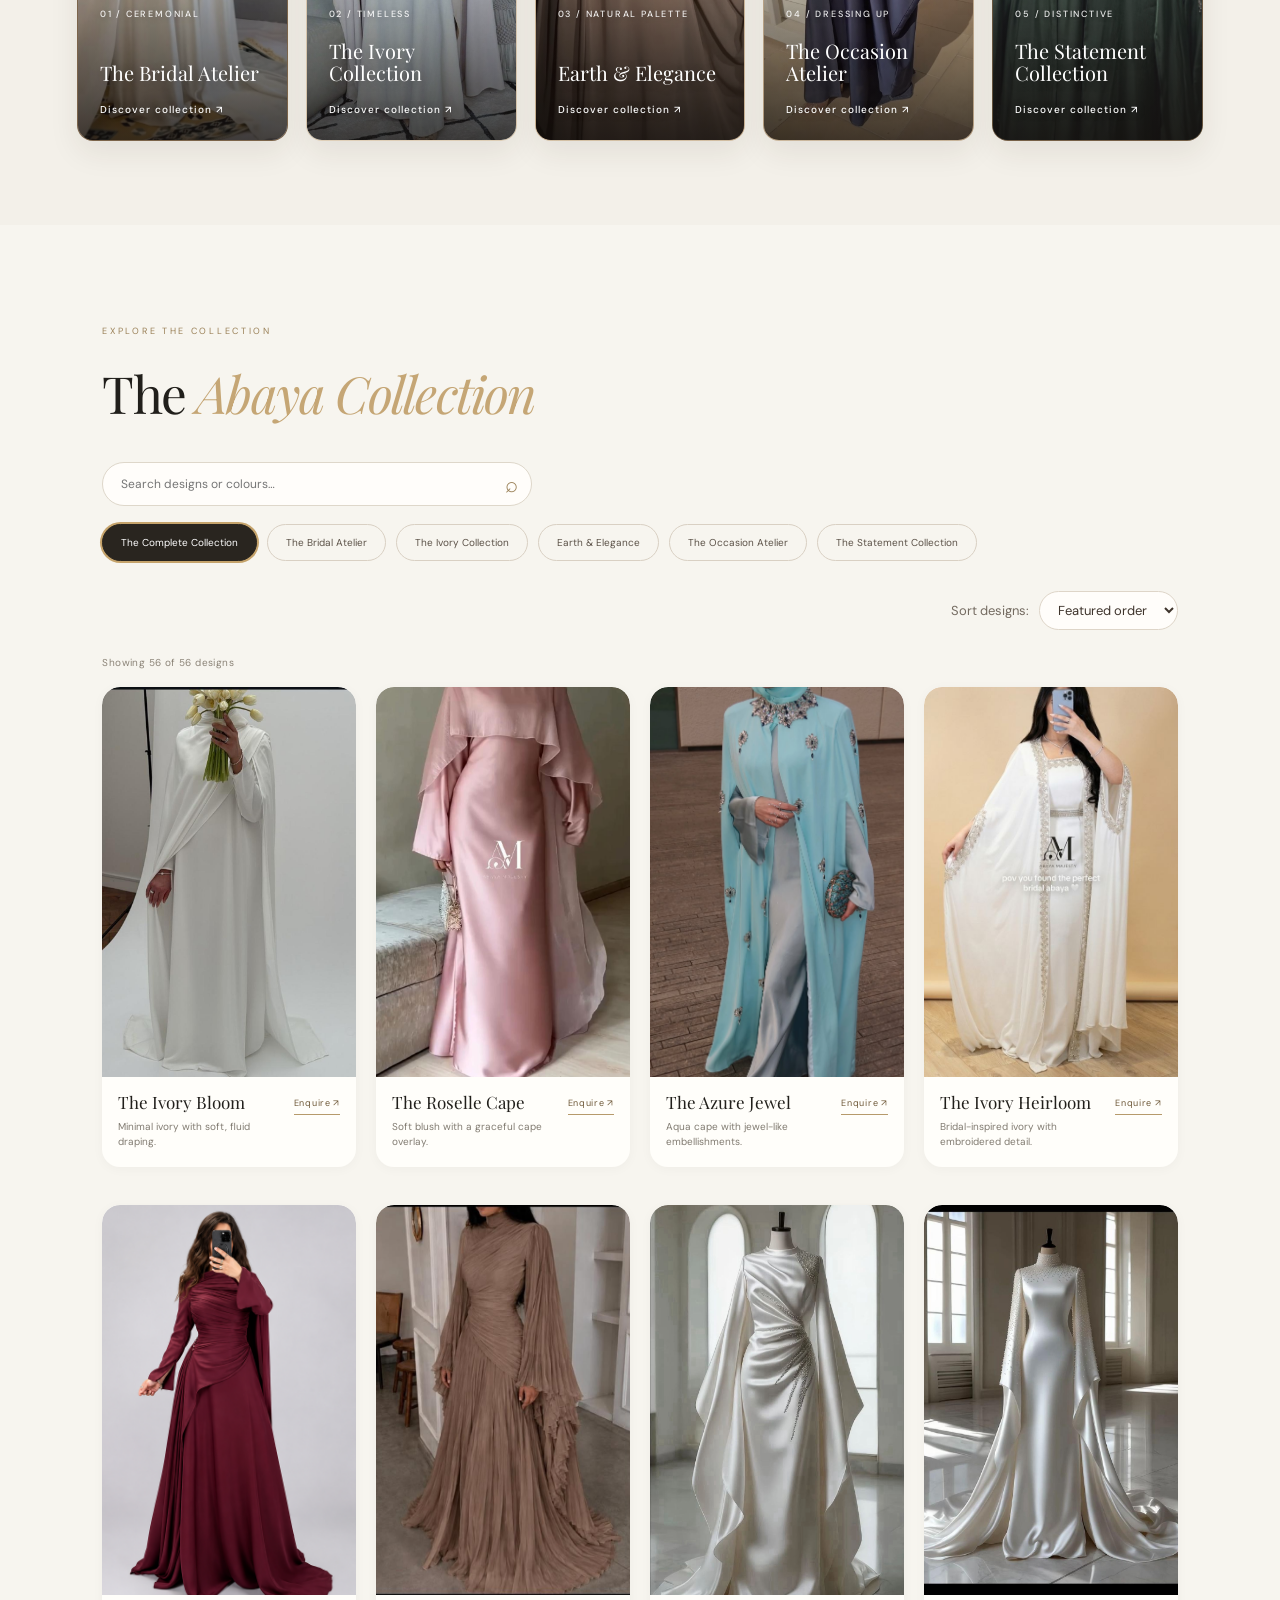
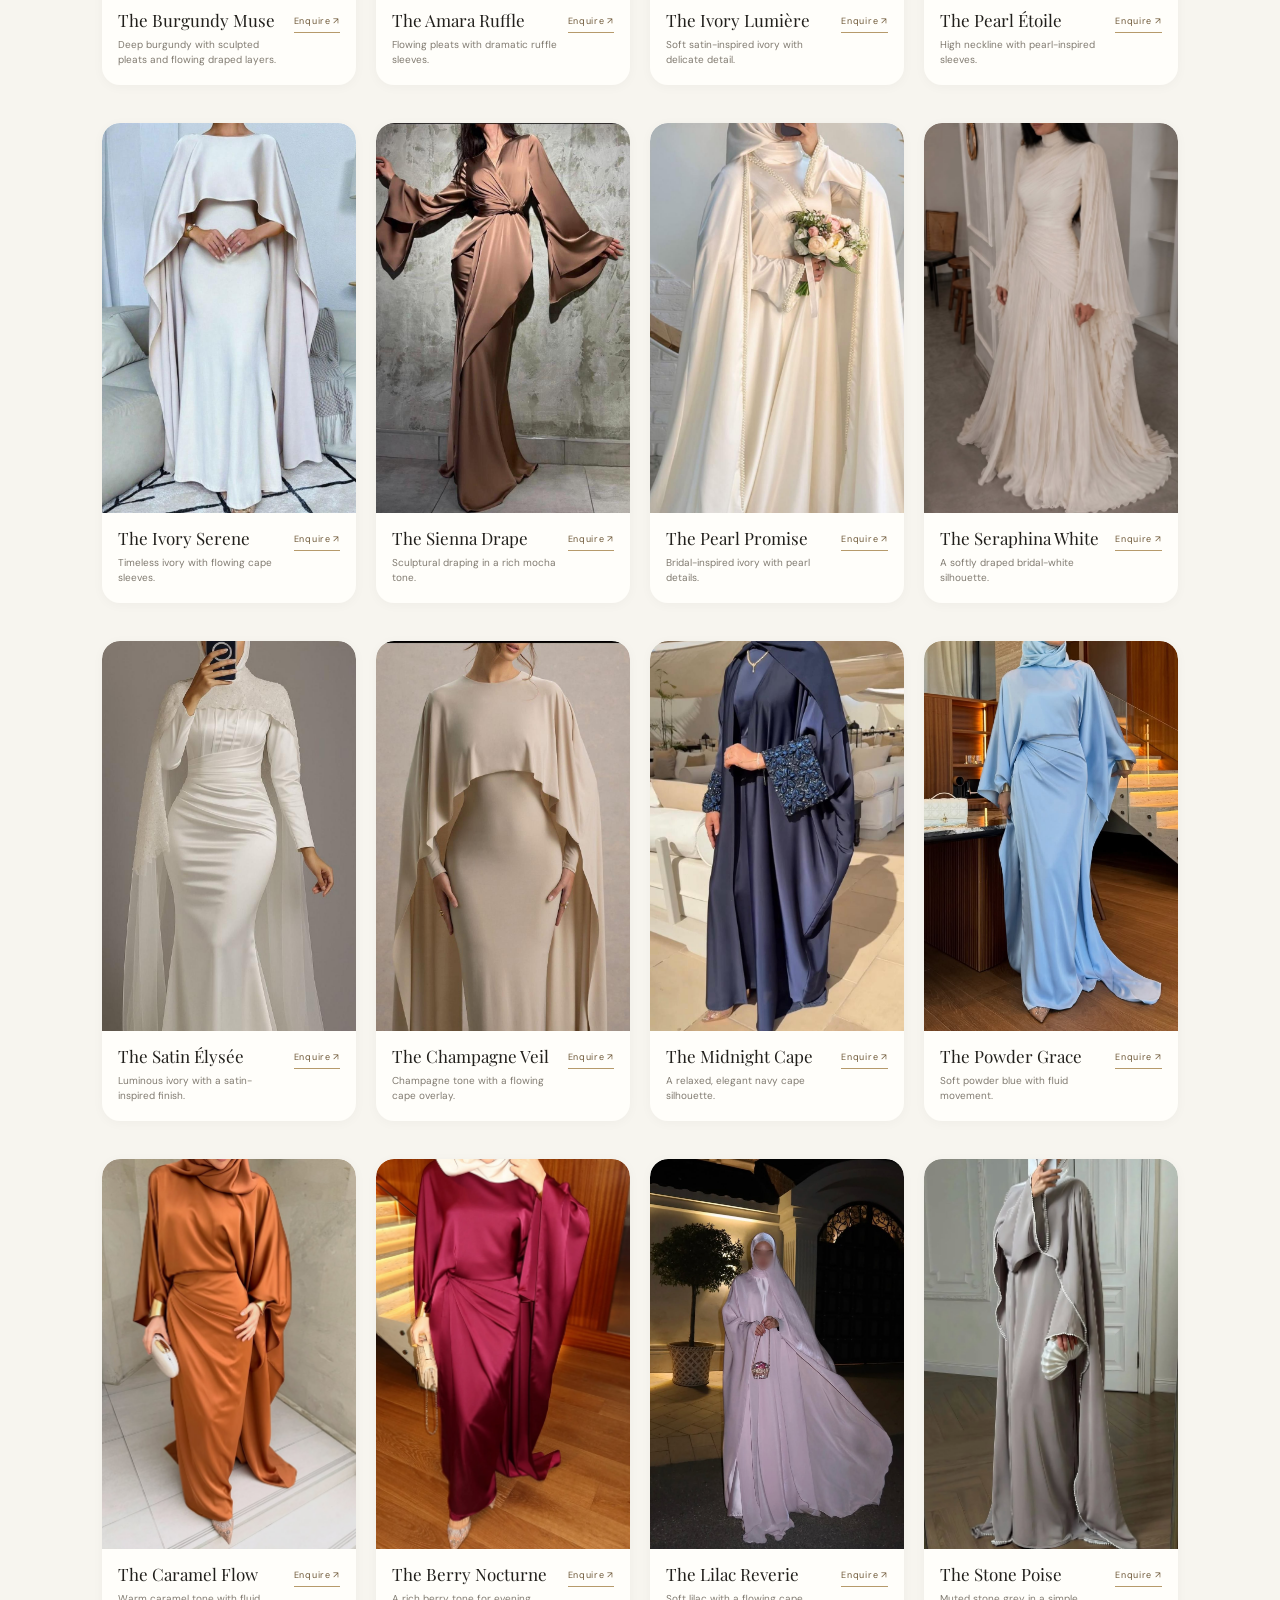
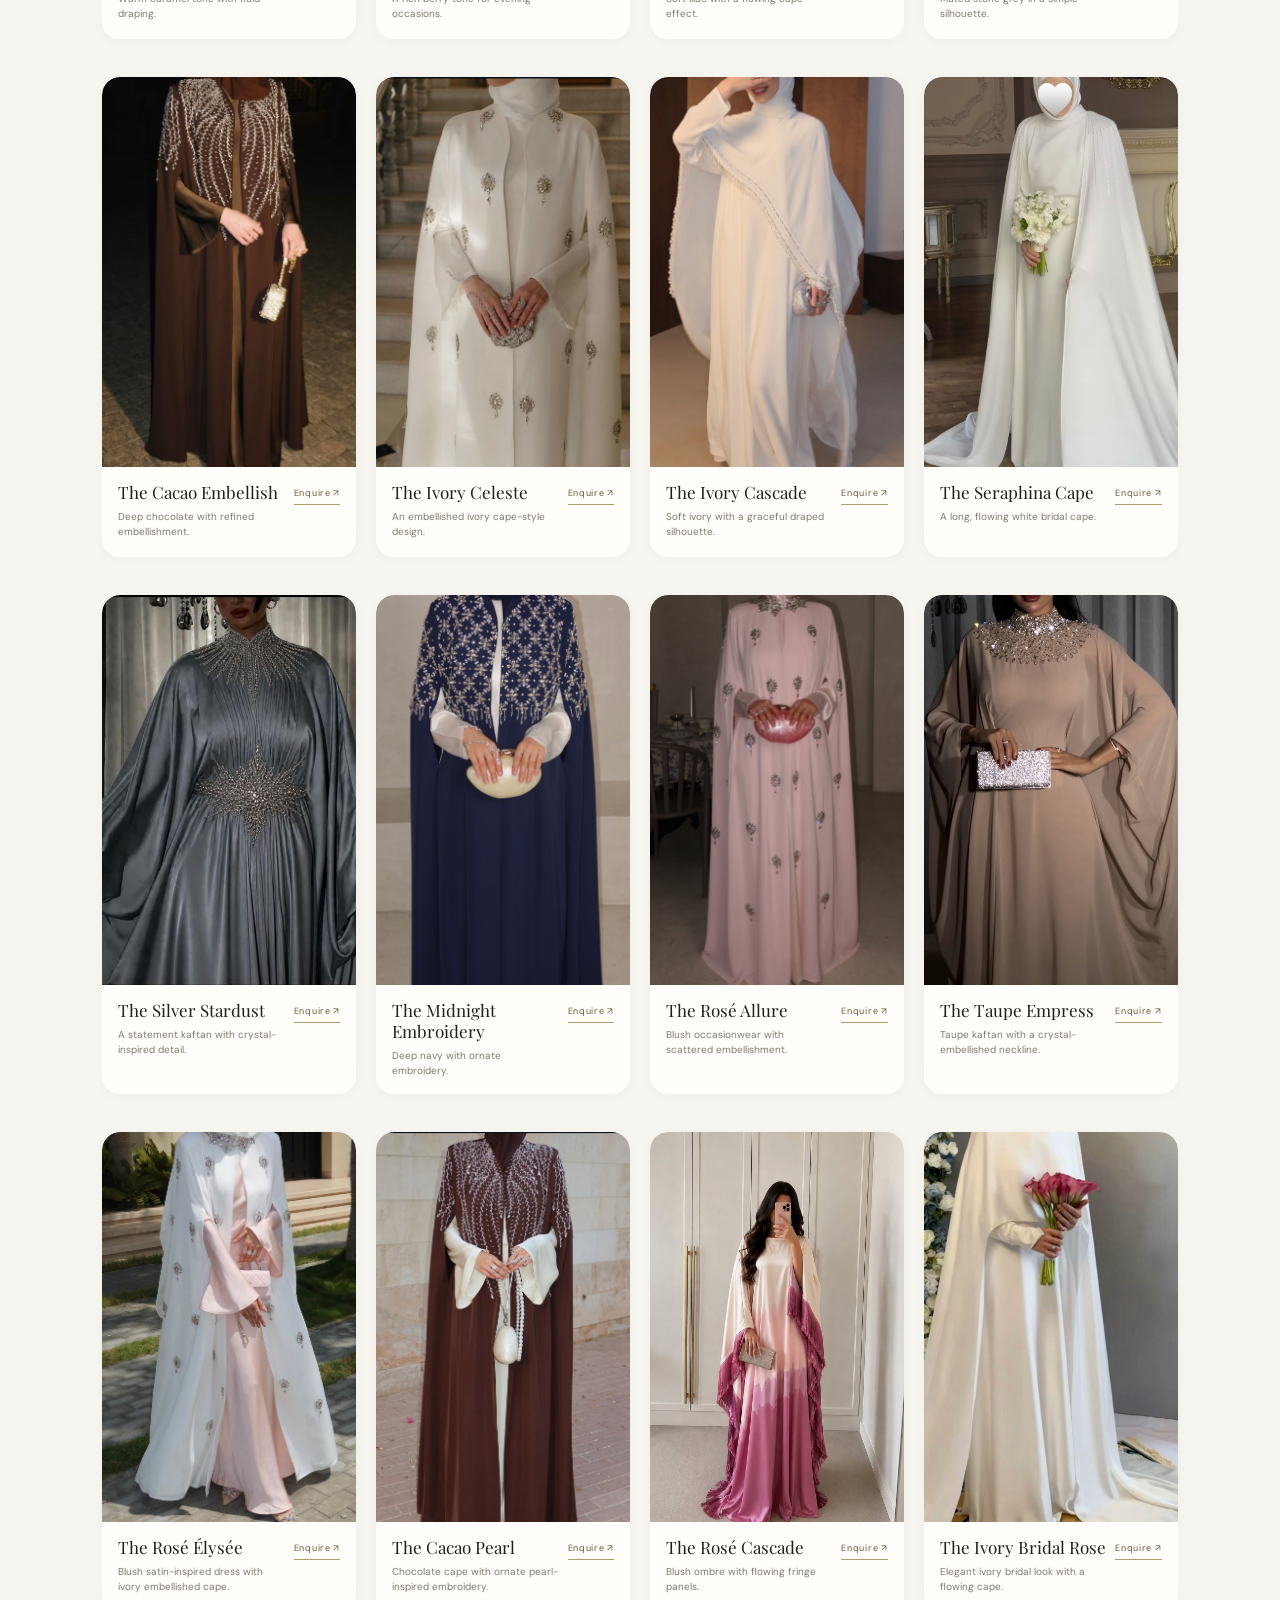
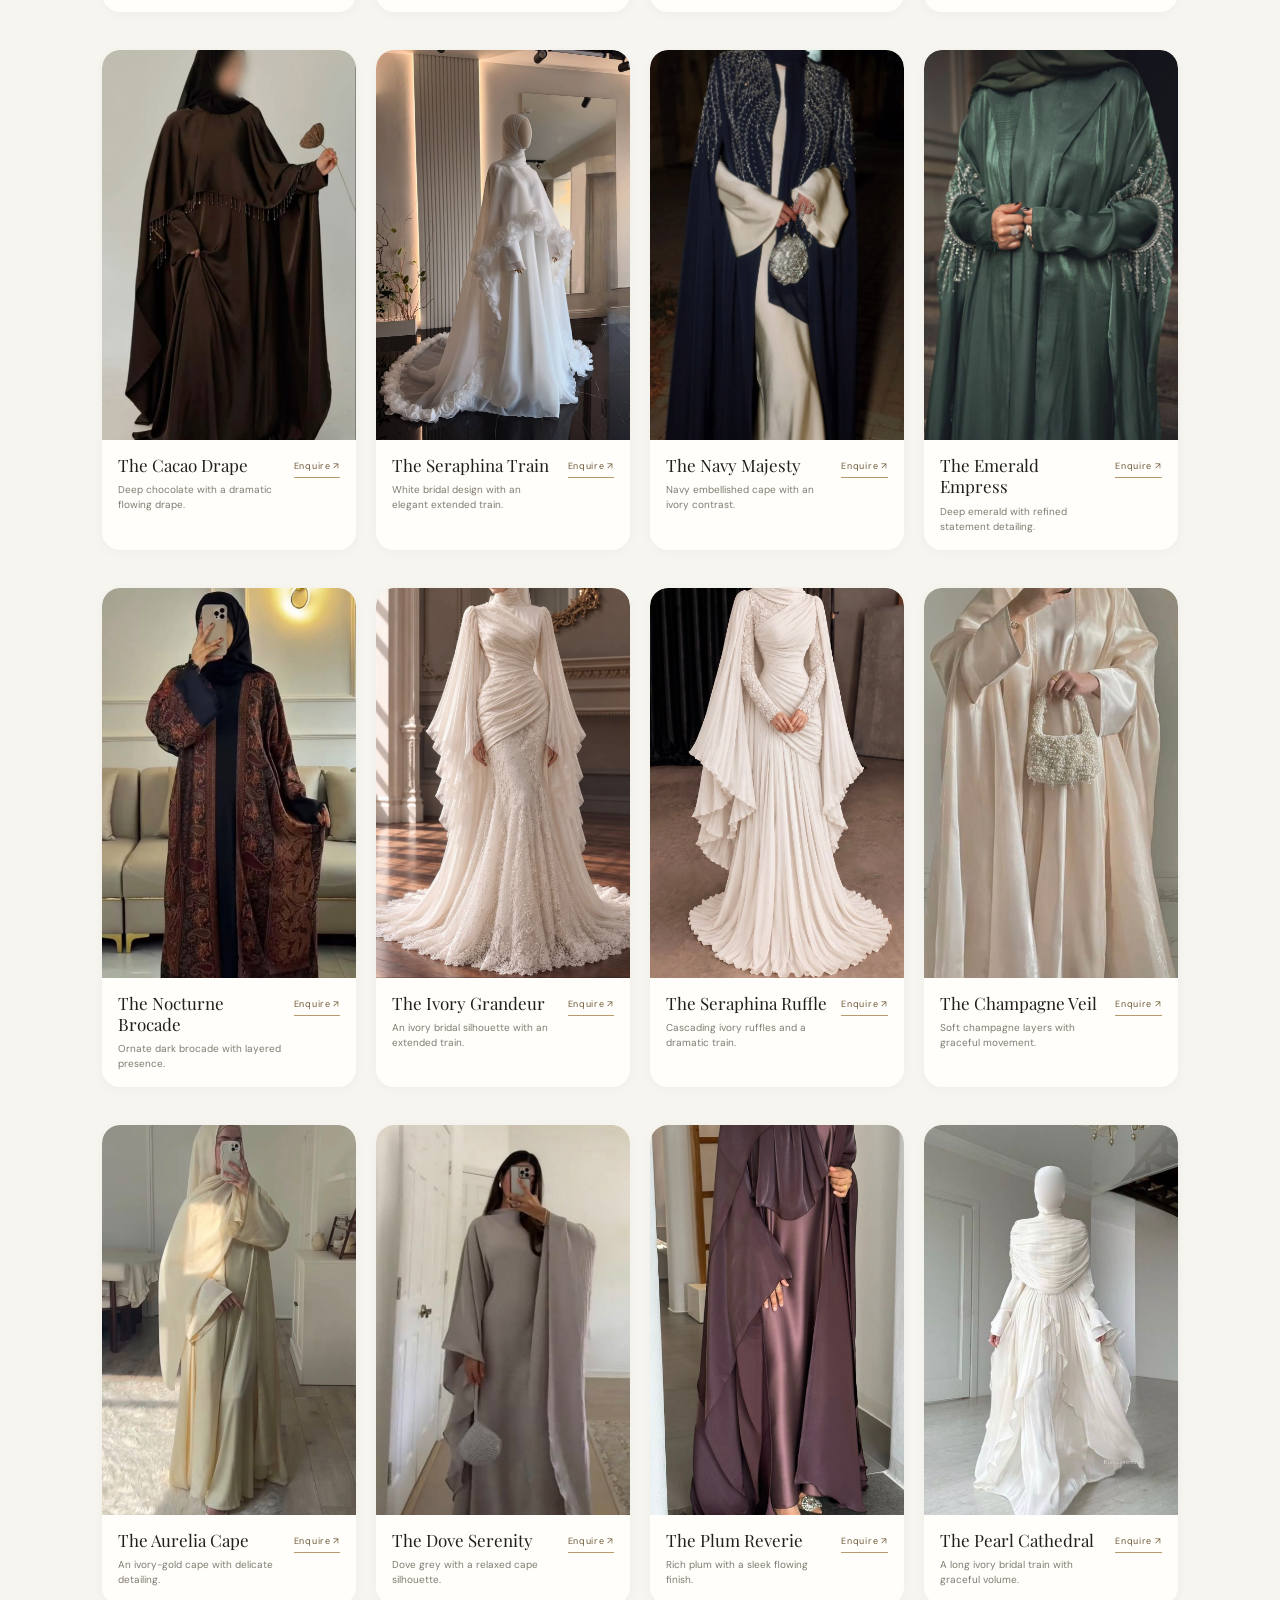
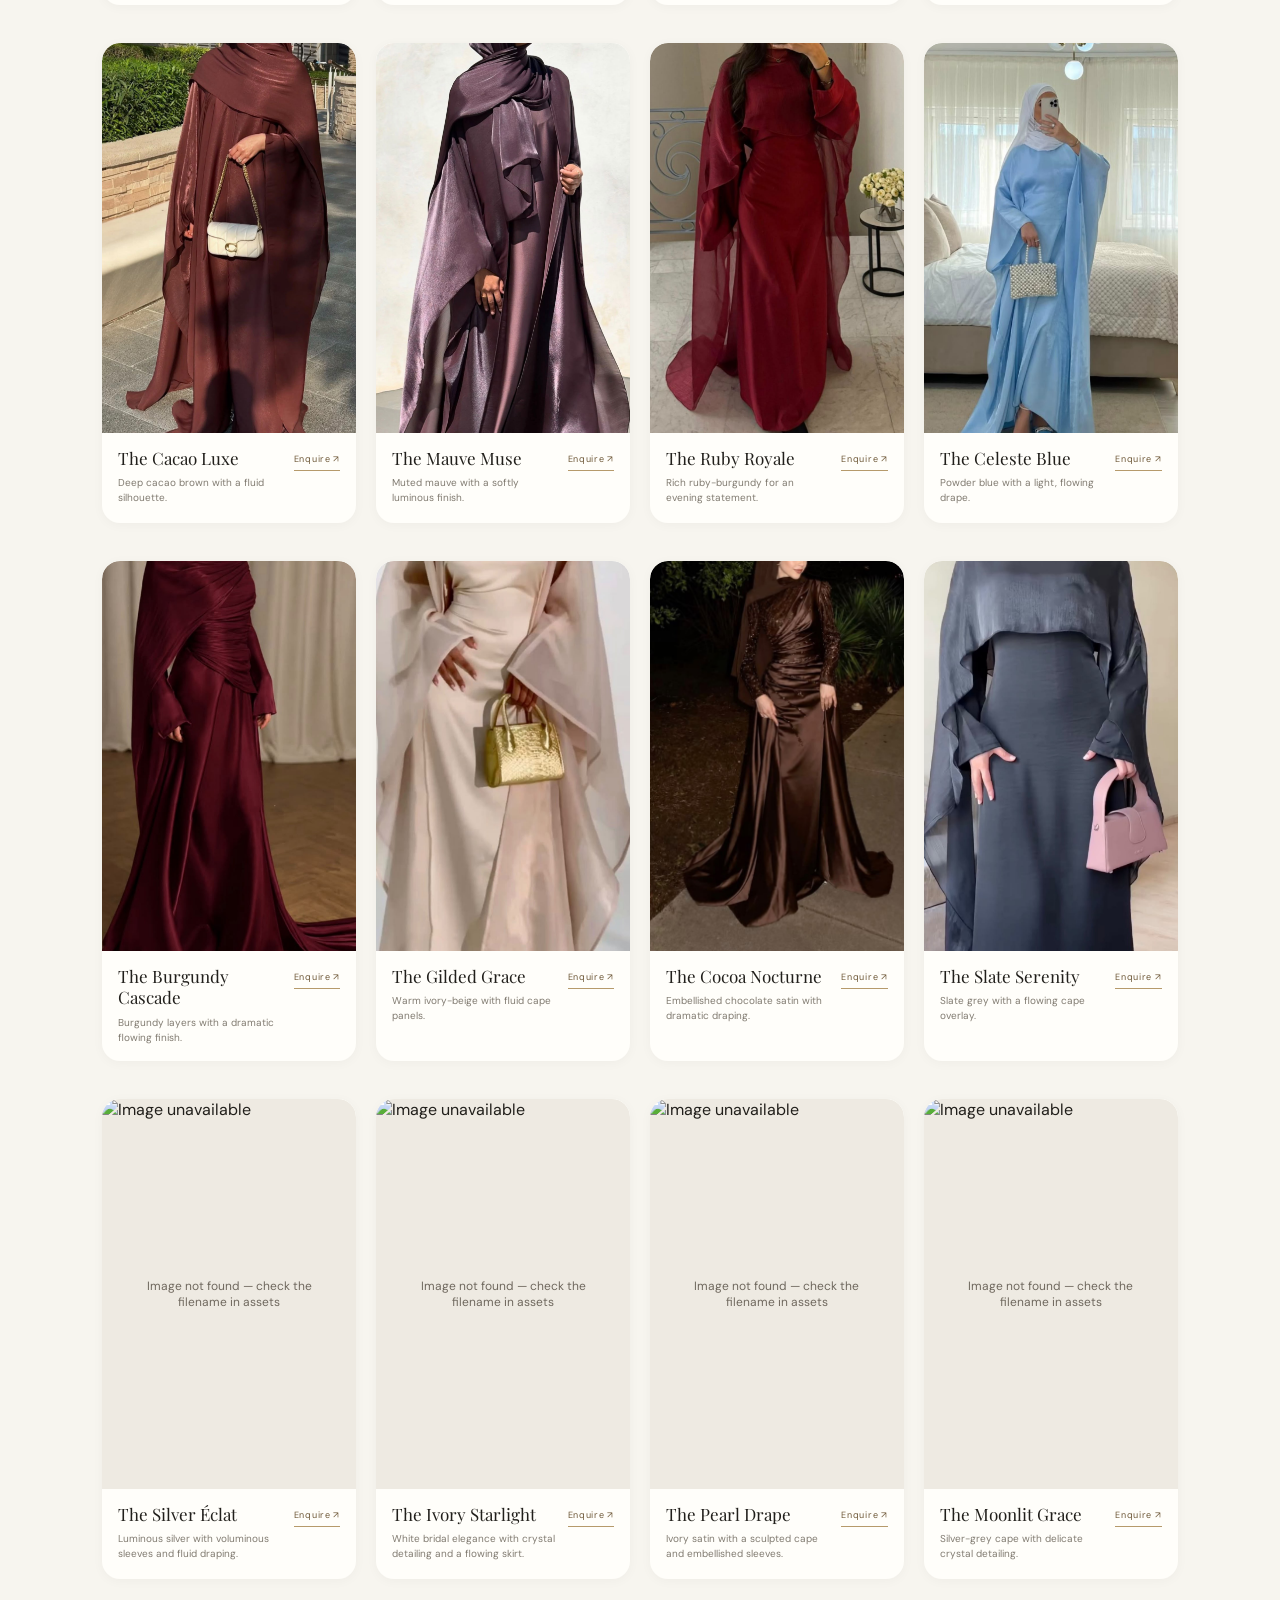
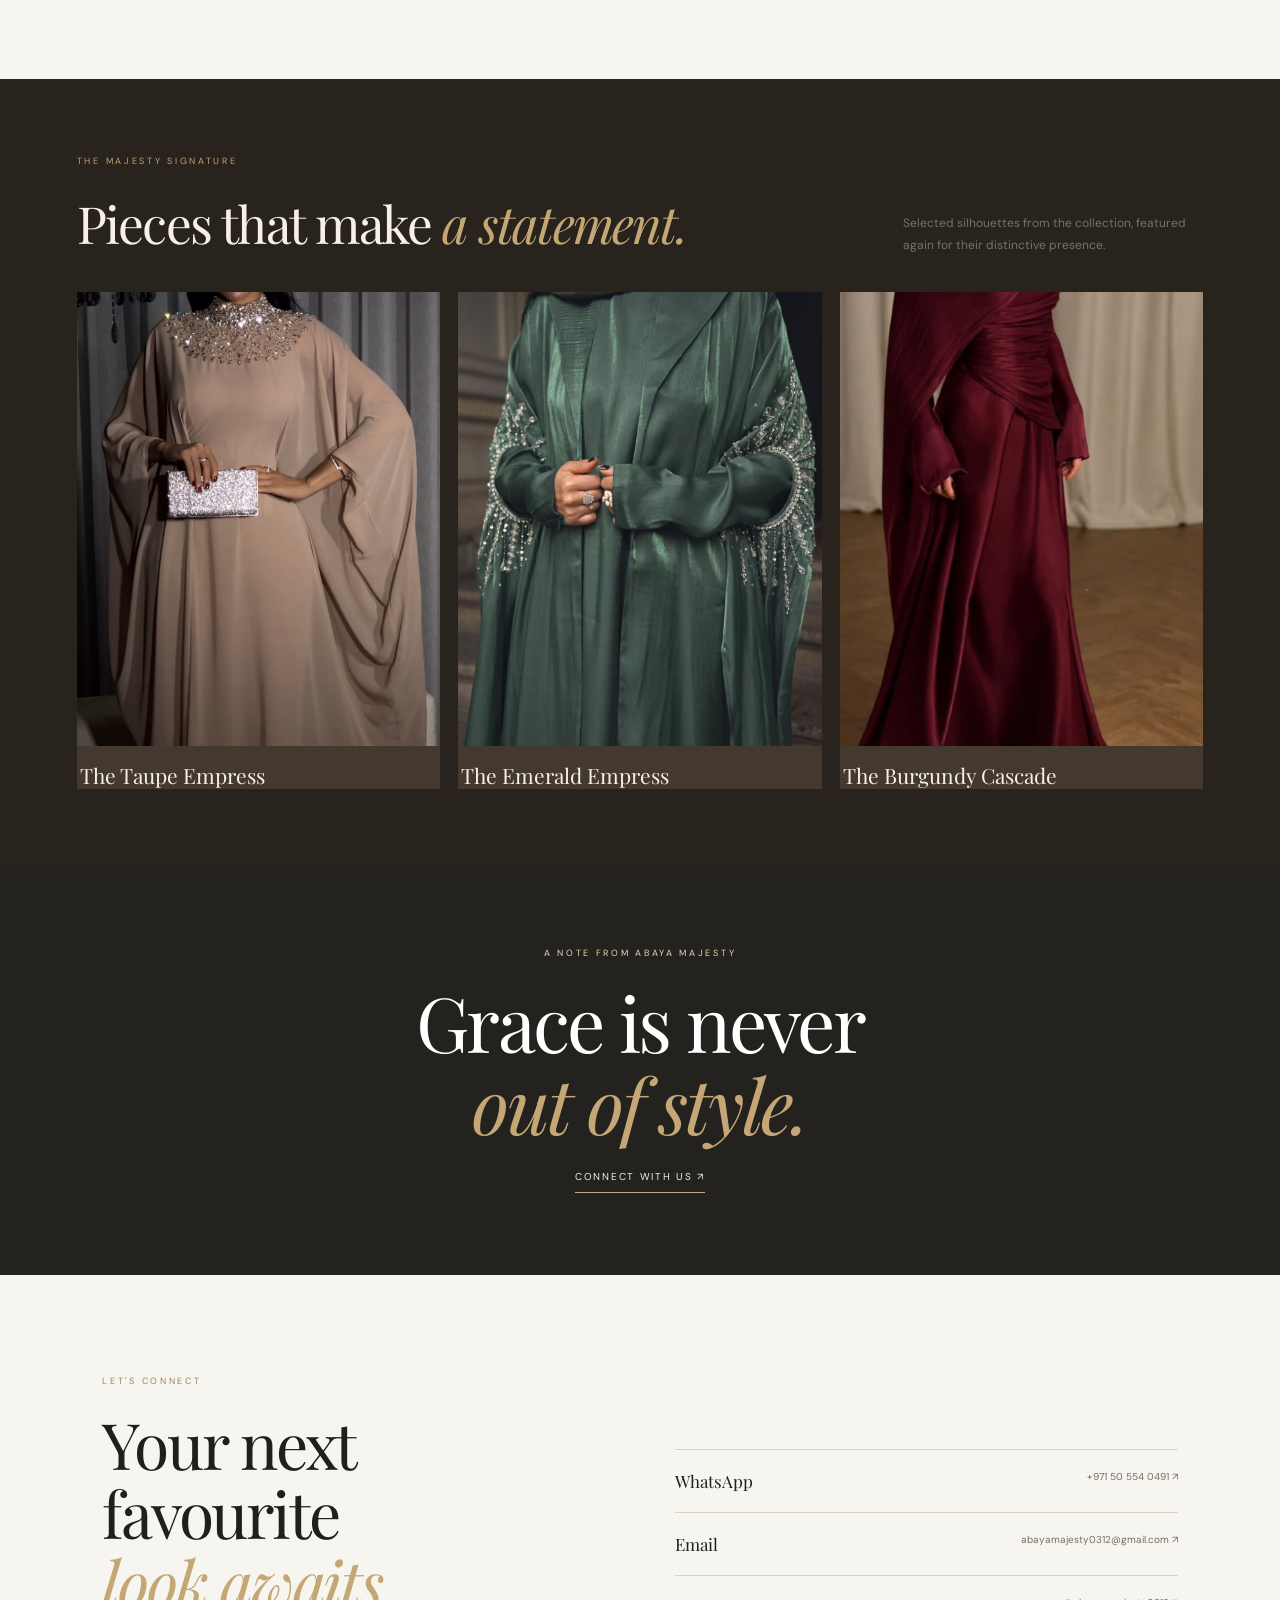
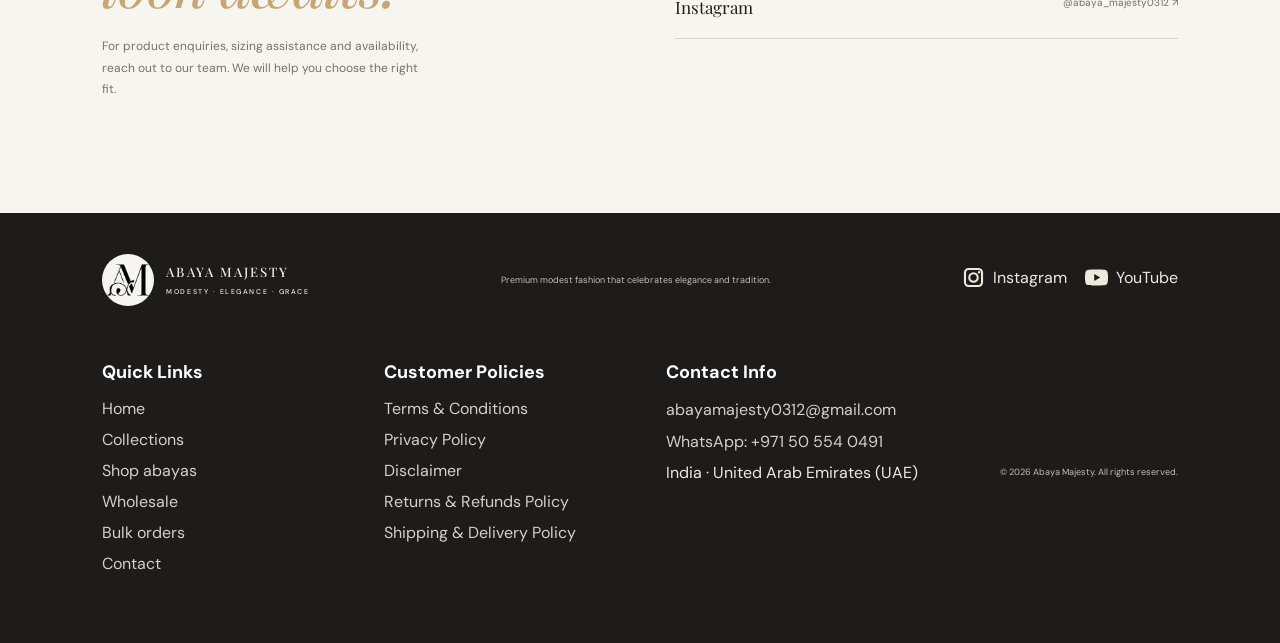
==== commit b7097033: "Update abaya list with new products Added new abaya entries with images and descriptions." ====
--- a/index.html
+++ b/index.html
@@ -597,8 +597,11 @@
       {name:"The Burgundy Cascade",img:"new-2026-11-14-14.jpg",description:"A dramatic burgundy design with flowing layers and a graceful extended finish.",tags:"occasion statement",short:"Burgundy layers with a dramatic flowing finish."},
       {name:"The Gilded Grace",img:"new-2026-11-14-15.jpg",description:"A warm ivory-beige cape abaya with fluid panels and a softly luminous finish.",tags:"ivory neutral occasion",short:"Warm ivory-beige with fluid cape panels."},
       {name:"The Cocoa Nocturne",img:"new-2026-11-14-16.jpg",description:"A rich chocolate satin abaya with intricate embellishment, sculpted draping and a graceful extended silhouette.",tags:"neutral occasion statement",short:"Embellished chocolate satin with dramatic draping."},
-      {name:"The Slate Serenity",img:"new-2026-11-14-17.jpg",description:"A deep slate-grey abaya with a fluid cape overlay and understated, contemporary elegance.",tags:"neutral occasion statement",short:"Slate grey with a flowing cape overlay."}
+      {name:"The Slate Serenity",img:"new-2026-11-14-17.jpg",description:"A deep slate-grey abaya with a fluid cape overlay and understated, contemporary elegance.",tags:"neutral occasion statement",short:"Slate grey with a flowing cape overlay."},
       {name:"The Silver Éclat",img:"look-53-silver-eclat.jpg",description:"A luminous metallic silver abaya with voluminous pleated sleeves, a flowing open silhouette and a soft ivory inner layer.",tags:"silver metallic occasion statement",short:"Luminous silver with voluminous sleeves and fluid draping."},
+      {name:"The Ivory Starlight",img:"look-54-ivory-starlight.jpg",description:"A luminous white bridal abaya with delicate crystal embellishment, softly gathered sleeves and a flowing full skirt.",tags:"ivory white bridal occasion",short:"White bridal elegance with crystal detailing and a flowing skirt."},
+      {name:"The Pearl Drape",img:"look-55-pearl-drape.jpg",description:"An elegant ivory satin cape abaya with a sculpted wrap neckline, sheer embellished sleeves and a graceful floor-length silhouette.",tags:"ivory pearl occasion bridal",short:"Ivory satin with a sculpted cape and embellished sleeves."},
+      {name:"The Moonlit Grace",img:"look-56-moonlit-grace.jpg",description:"A soft silver-grey occasion abaya with a crystal-trimmed cape overlay and a refined fitted inner silhouette.",tags:"silver grey occasion embellished",short:"Silver-grey cape with delicate crystal detailing."},
     ];
 
     const productGrid = document.getElementById("productGrid");
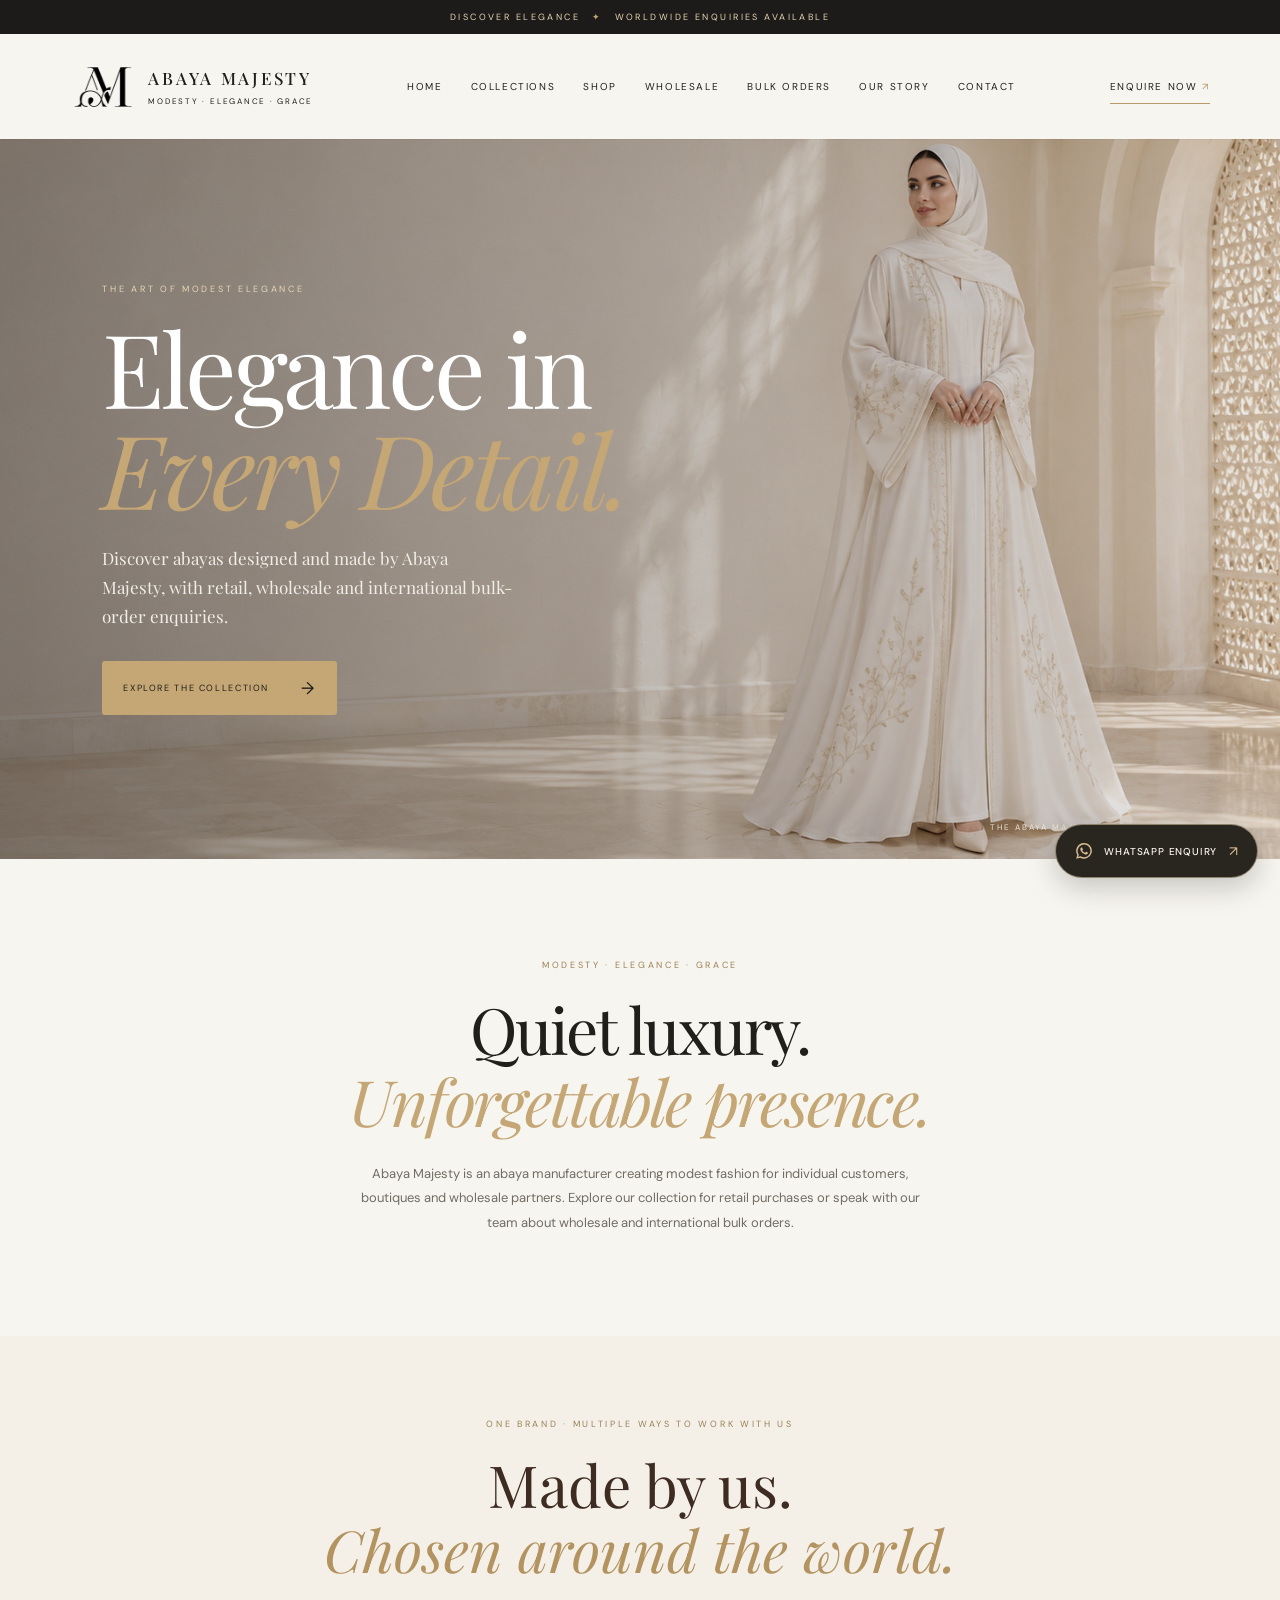
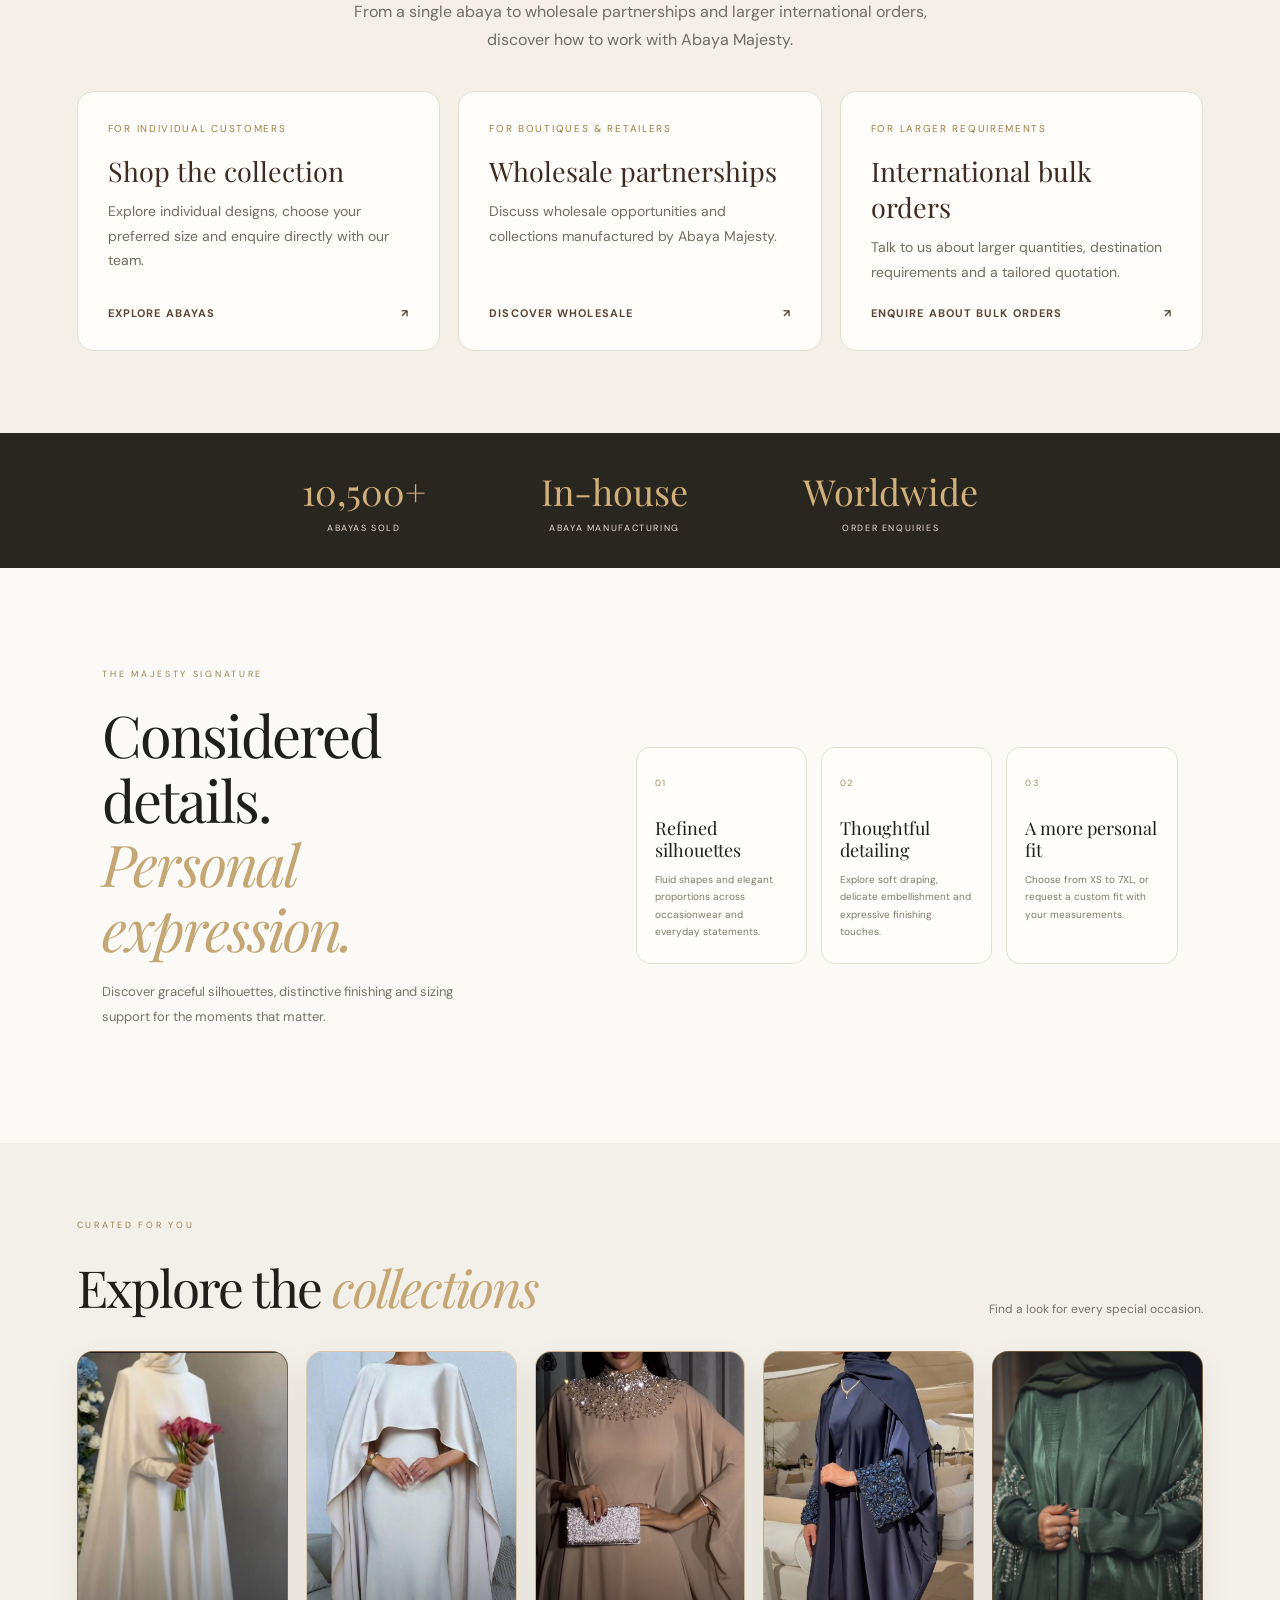
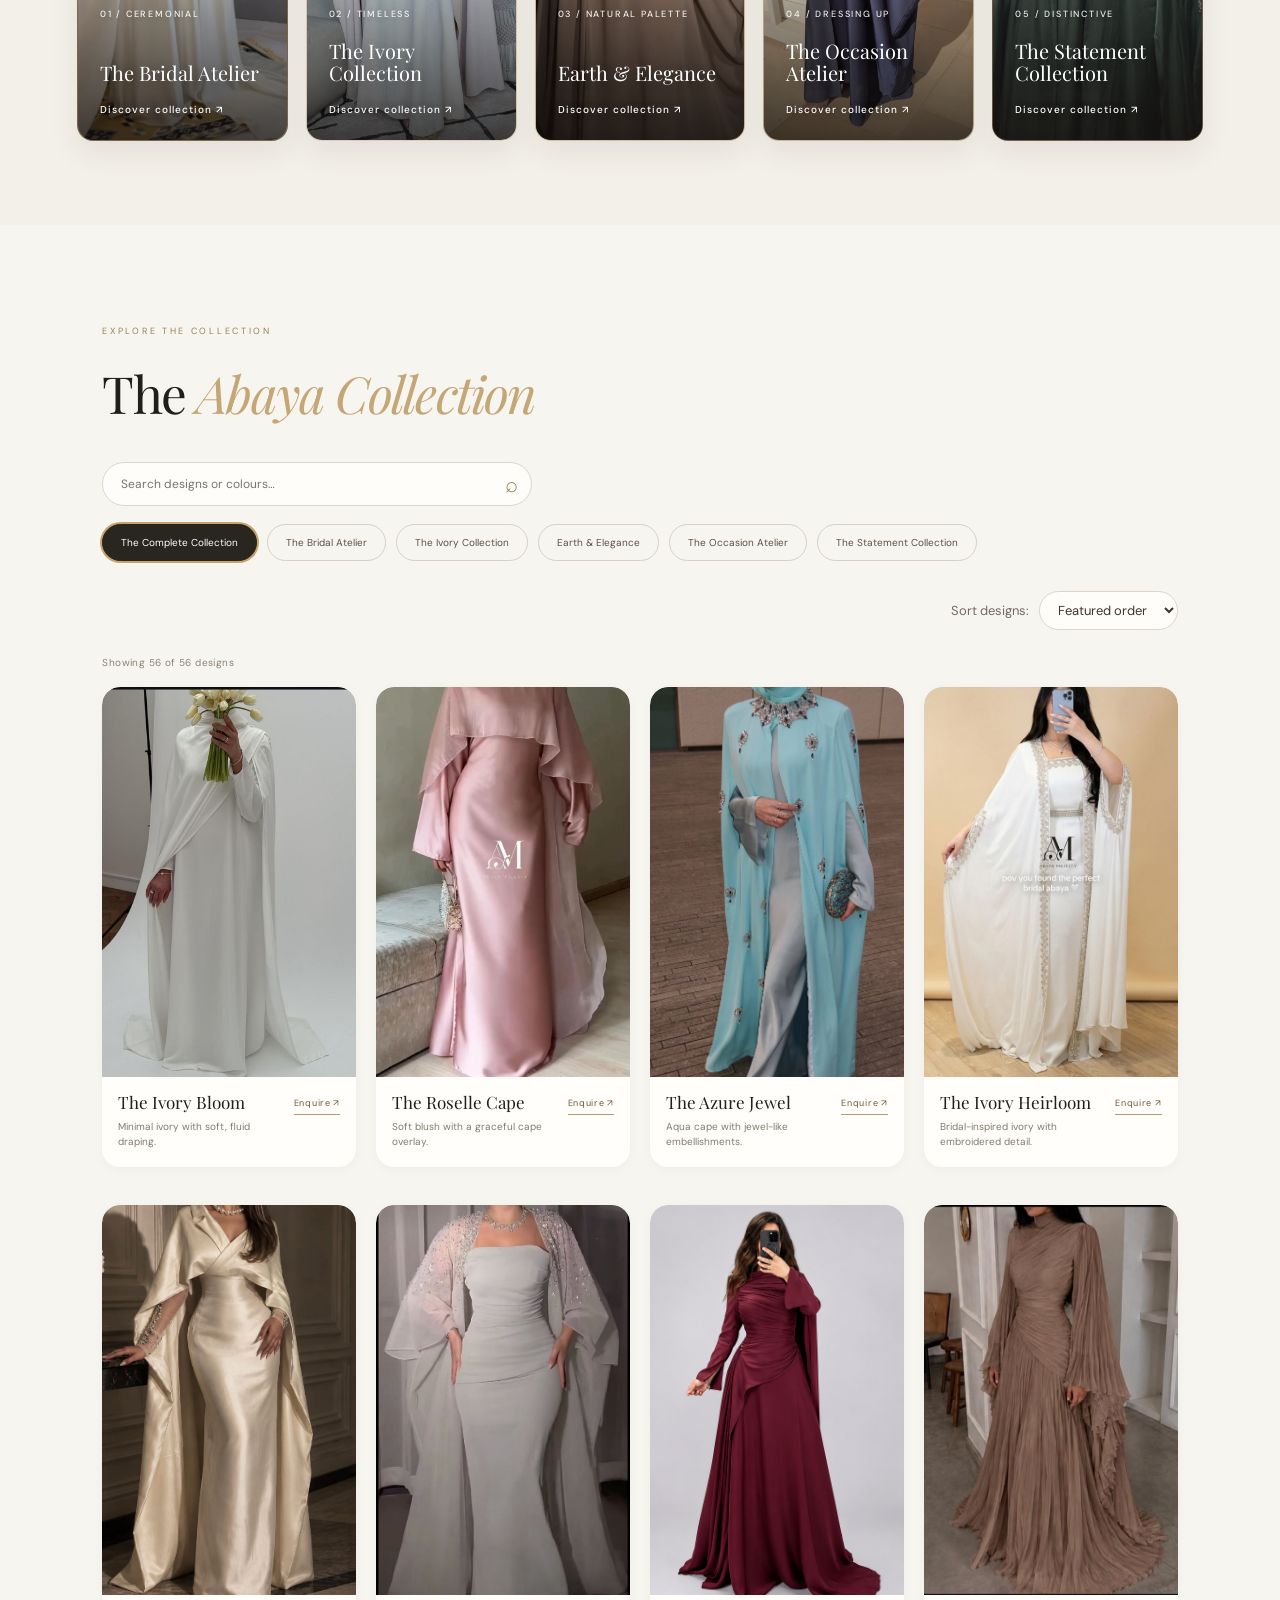
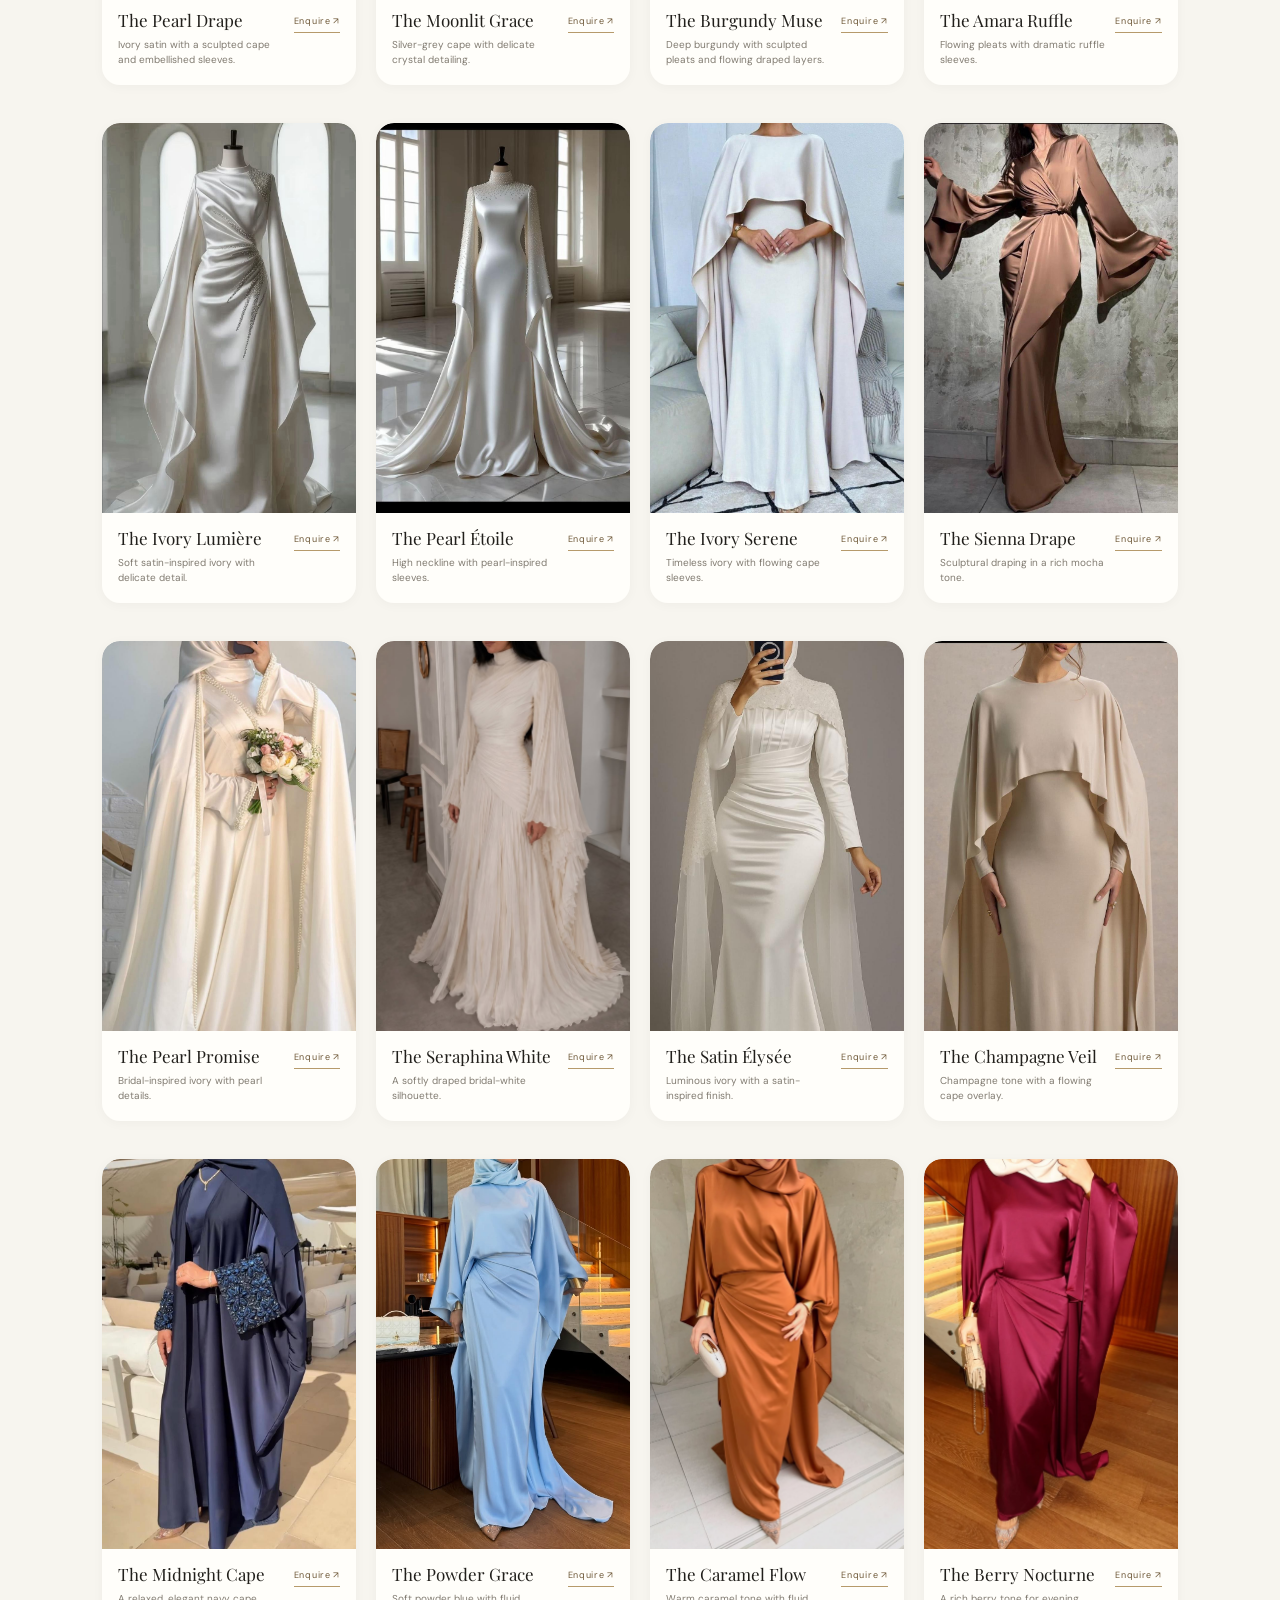
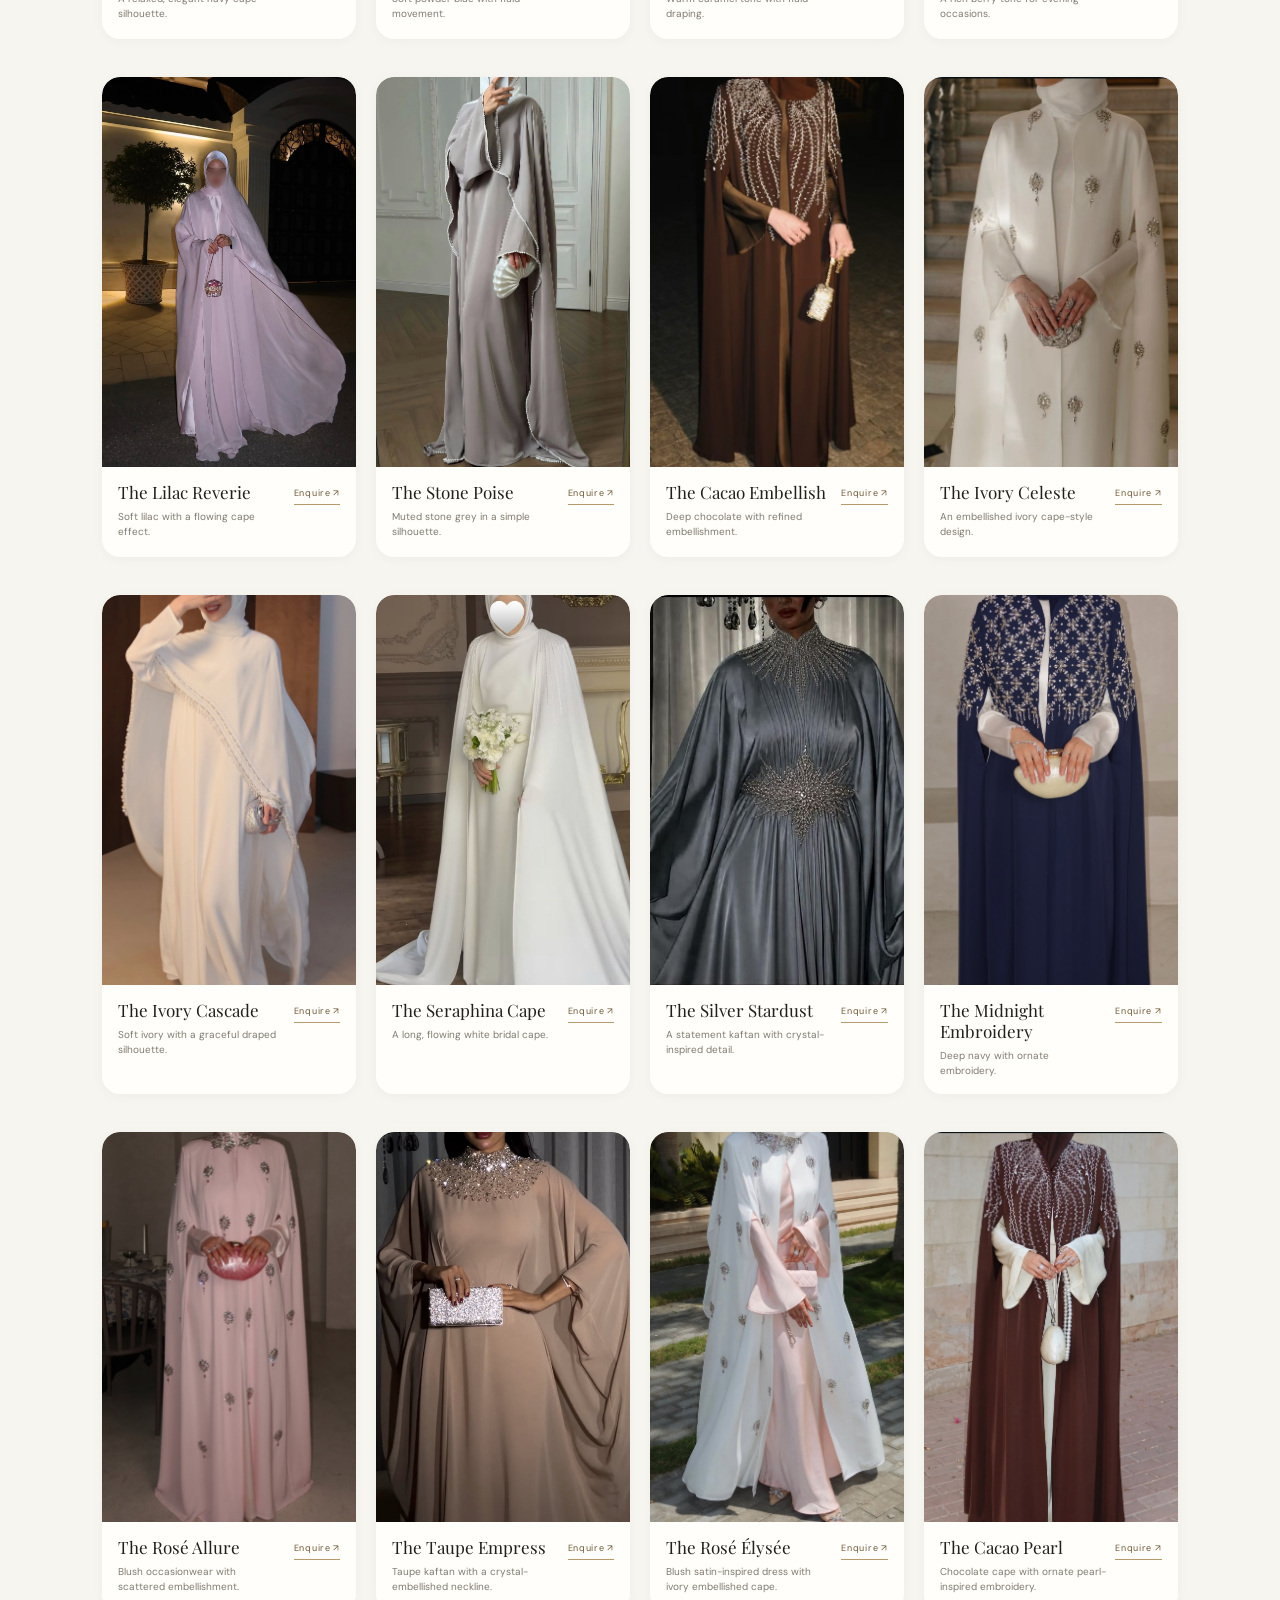
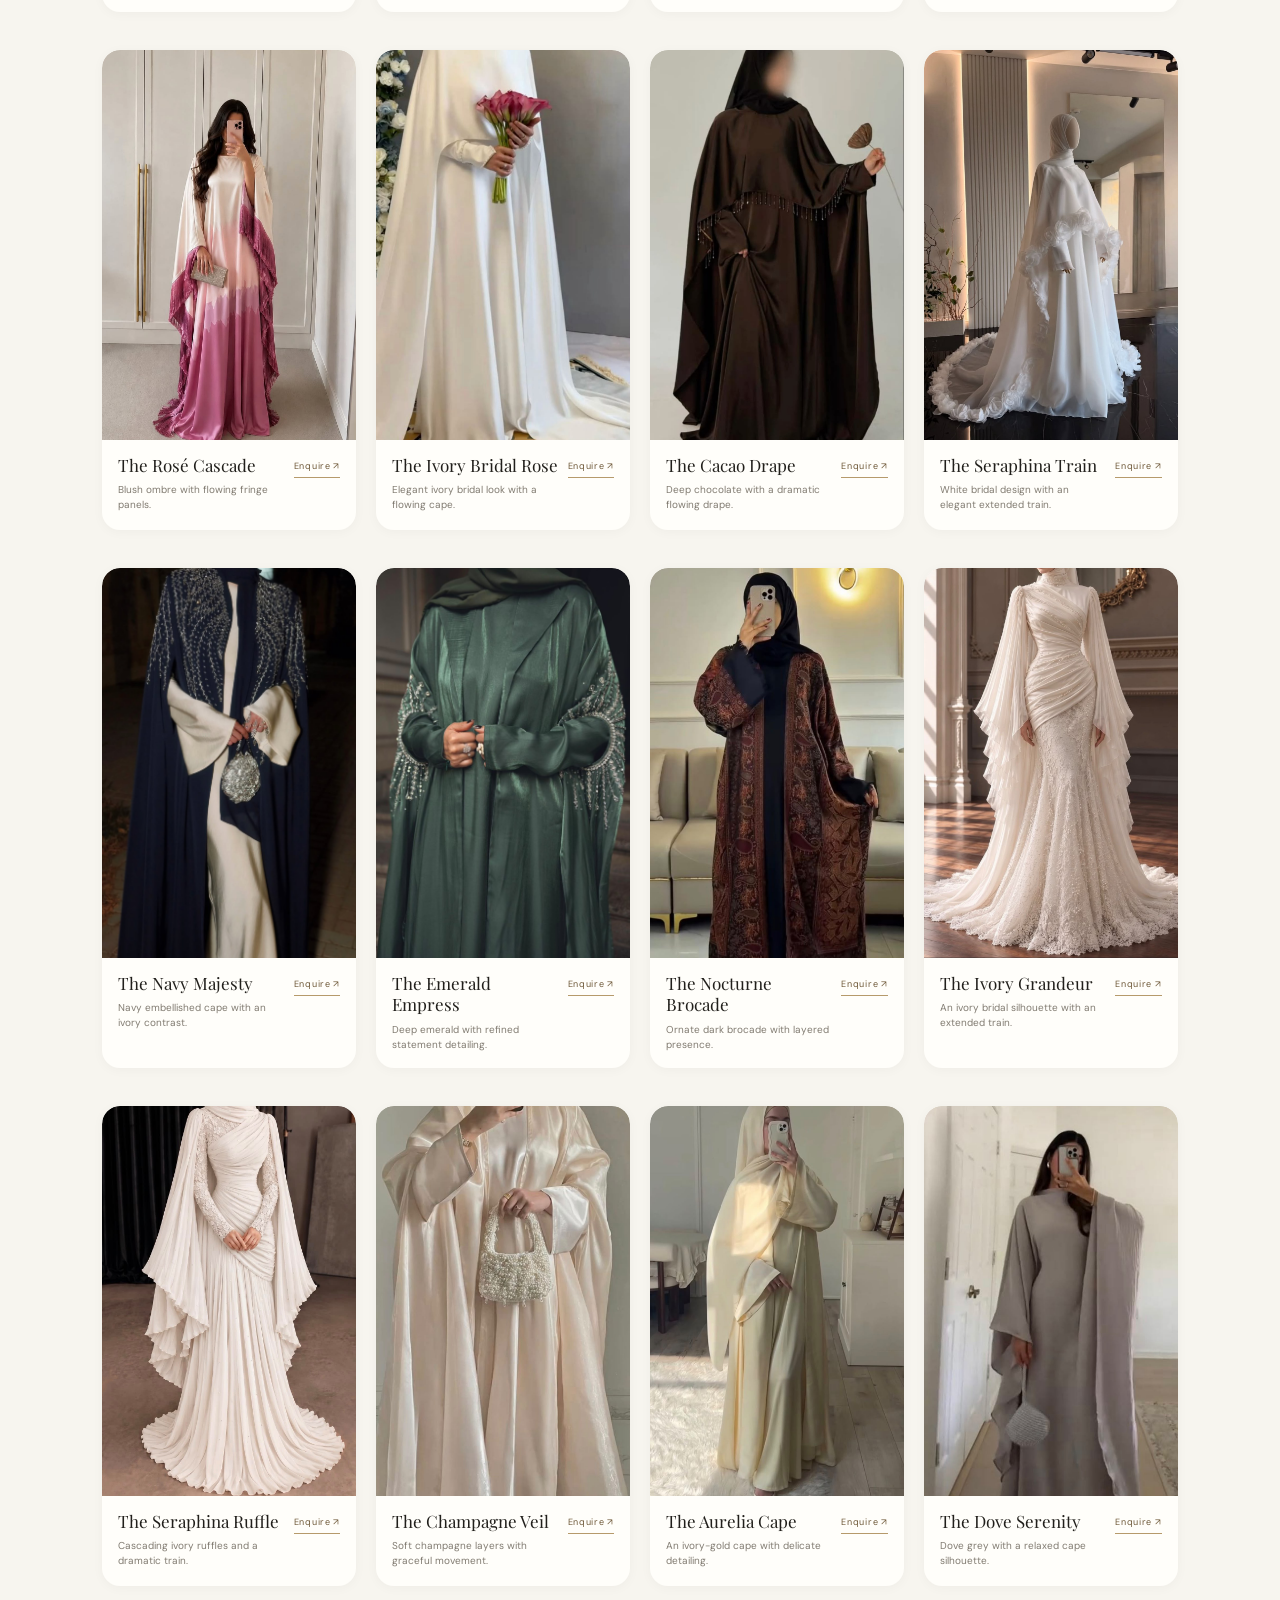
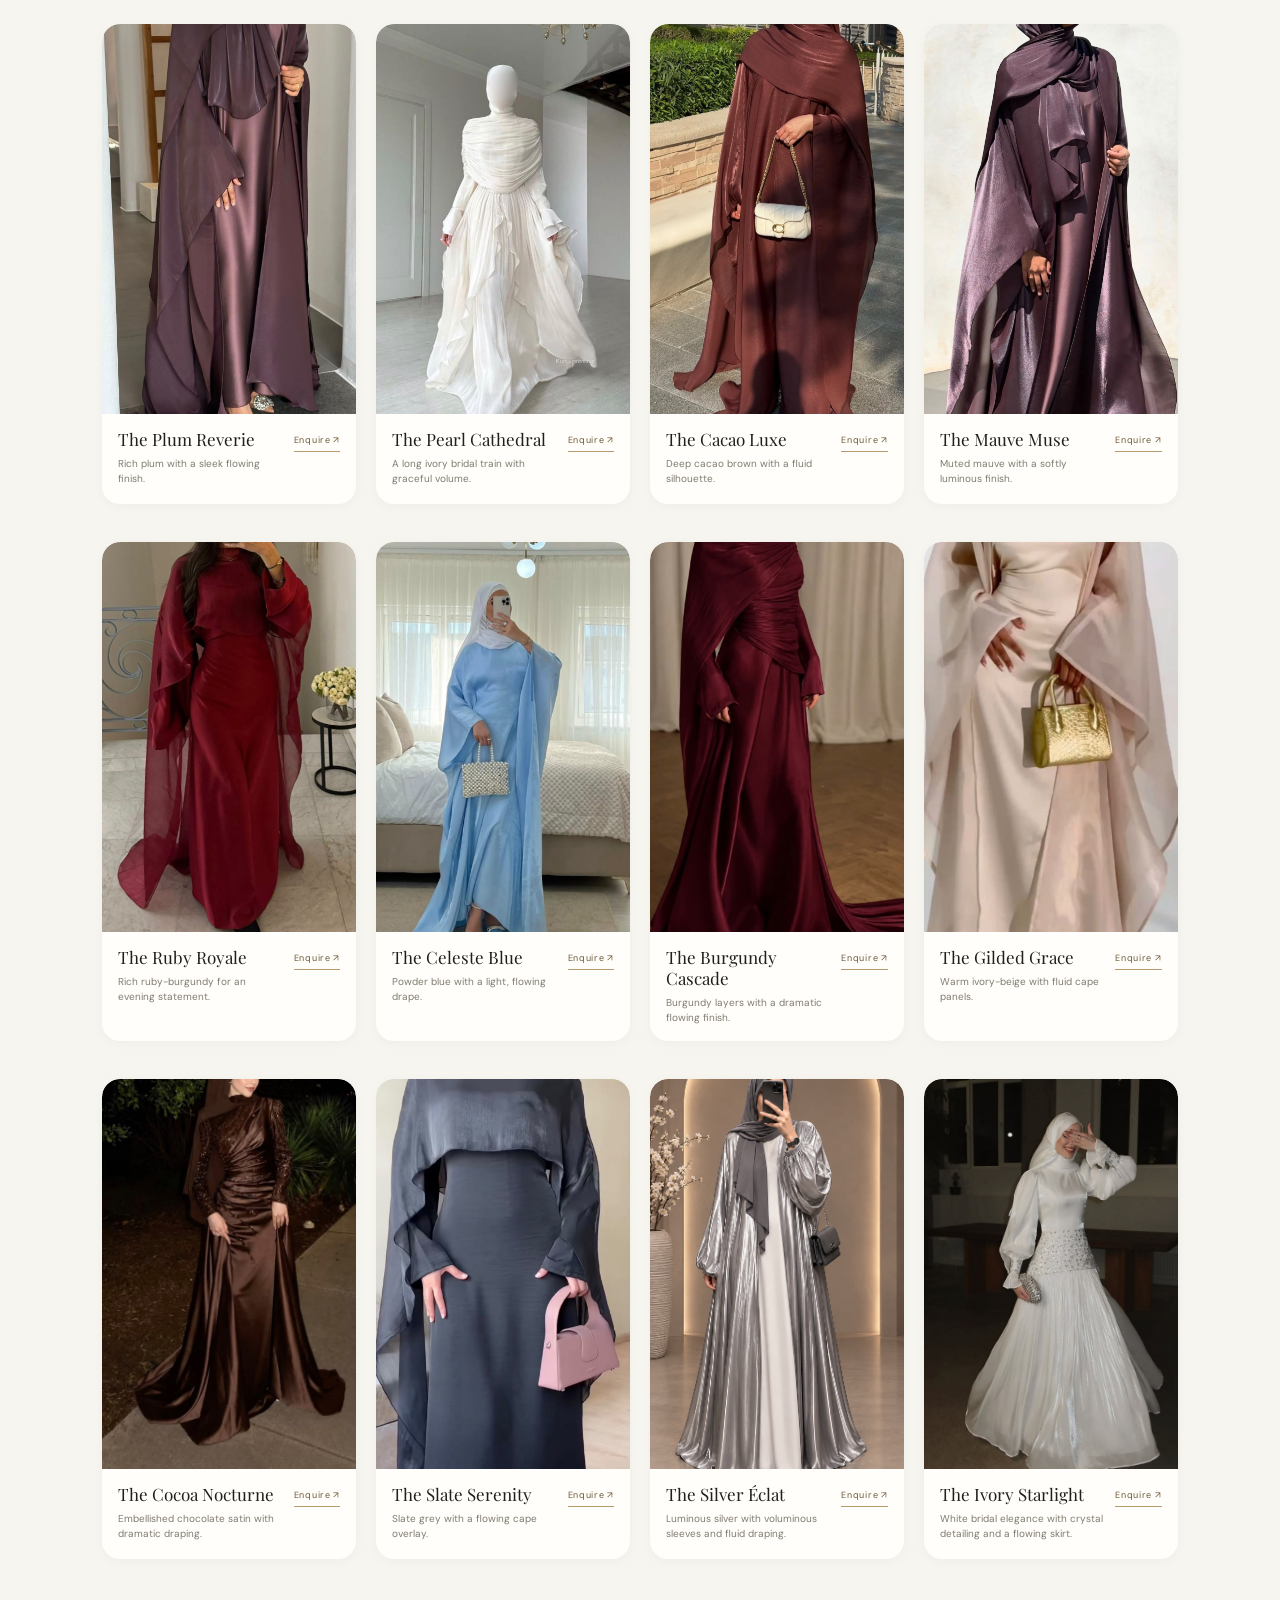
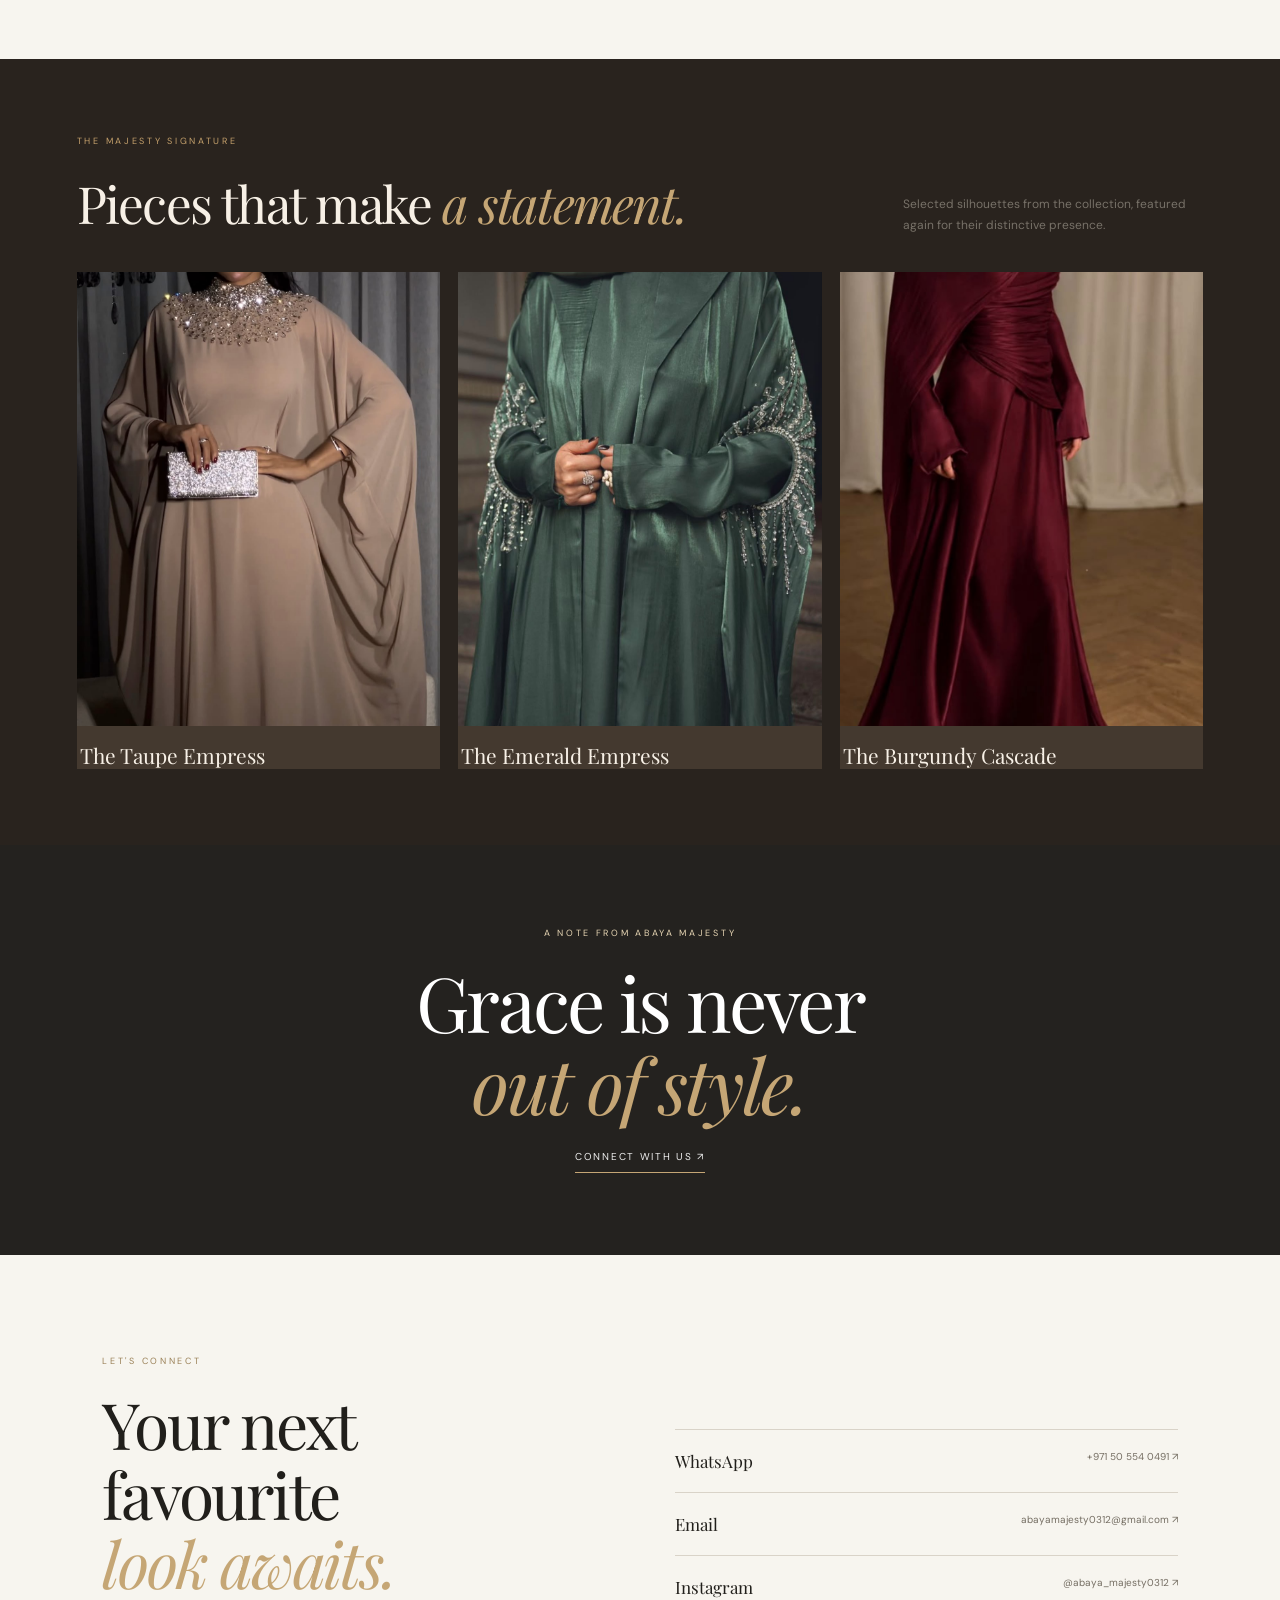
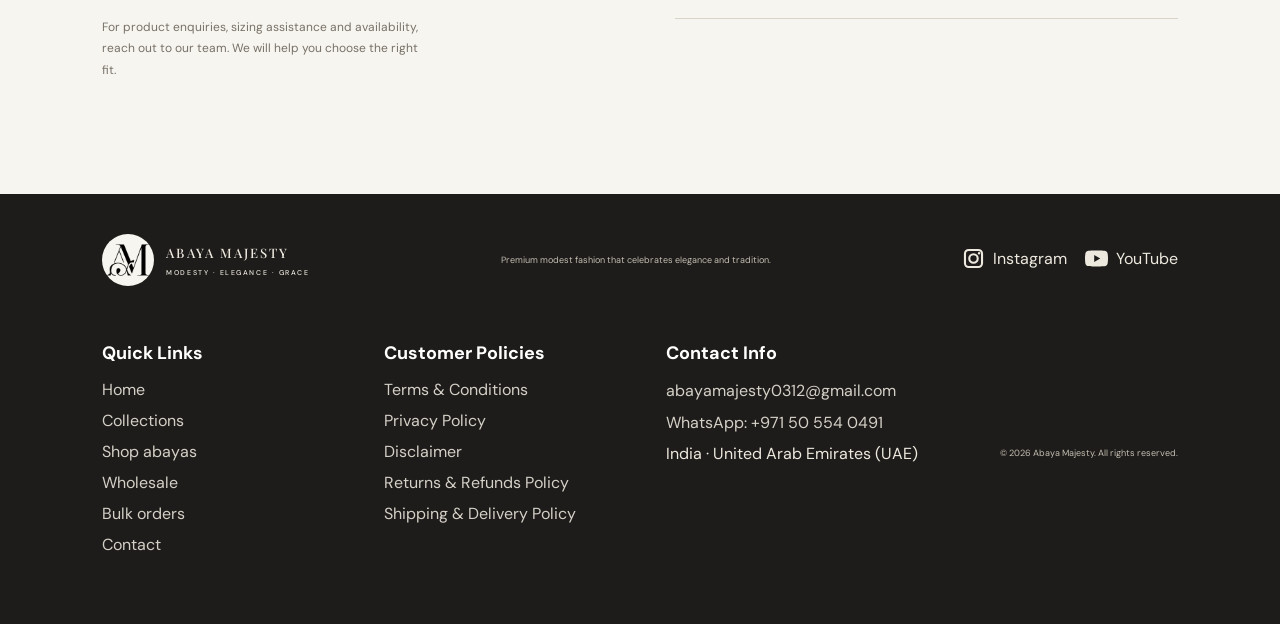
==== commit e297cd52: "Add new abaya products to index.html Added new abaya entries with detailed descriptions and images." ====
--- a/index.html
+++ b/index.html
@@ -550,6 +550,8 @@
       {name:"The Roselle Cape",img:"look-04-blush-cape.jpg",description:"A soft blush-toned design with an elegant cape overlay and graceful movement.",tags:"neutral occasion",short:"Soft blush with a graceful cape overlay."},
       {name:"The Azure Jewel",img:"look-29-aqua-jewel-cape.jpg",description:"A refreshing aqua cape adorned with jewel-like embellishments, styled over a soft ivory inner layer.",tags:"occasion",short:"Aqua cape with jewel-like embellishments."},
       {name:"The Ivory Heirloom",img:"look-22-ivory-bridal-embroidery.jpg",description:"An ivory bridal-inspired abaya with delicate embroidered detailing.",tags:"ivory bridal occasion",short:"Bridal-inspired ivory with embroidered detail."},
+      {name:"The Pearl Drape",img:"look-55-pearl-drape.jpg",description:"An elegant ivory satin cape abaya with a sculpted wrap neckline, sheer embellished sleeves and a graceful floor-length silhouette.",tags:"ivory pearl occasion bridal",short:"Ivory satin with a sculpted cape and embellished sleeves."},
+      {name:"The Moonlit Grace",img:"look-56-moonlit-grace.jpg",description:"A soft silver-grey occasion abaya with a crystal-trimmed cape overlay and a refined fitted inner silhouette.",tags:"silver grey occasion embellished",short:"Silver-grey cape with delicate crystal detailing."},
       {name:"The Burgundy Muse",img:"look-50-burgundy-muse.jpg",description:"A deep burgundy evening abaya with a softly ruched bodice, elegant flared sleeves, a sculpted waist and flowing layered draping.",tags:"occasion statement burgundy evening",short:"Deep burgundy with sculpted pleats and flowing draped layers."},
       {name:"The Amara Ruffle",img:"look-01-taupe-ruffle.jpg",description:"A graceful taupe silhouette featuring flowing pleats and dramatic ruffle sleeve detailing.",tags:"neutral occasion",short:"Flowing pleats with dramatic ruffle sleeves."},
       {name:"The Ivory Lumière",img:"look-02-ivory-satin.jpg",description:"An elegant ivory design with a soft satin-inspired finish and delicate embellishment.",tags:"ivory occasion",short:"Soft satin-inspired ivory with delicate detail."},
@@ -600,8 +602,6 @@
       {name:"The Slate Serenity",img:"new-2026-11-14-17.jpg",description:"A deep slate-grey abaya with a fluid cape overlay and understated, contemporary elegance.",tags:"neutral occasion statement",short:"Slate grey with a flowing cape overlay."},
       {name:"The Silver Éclat",img:"look-53-silver-eclat.jpg",description:"A luminous metallic silver abaya with voluminous pleated sleeves, a flowing open silhouette and a soft ivory inner layer.",tags:"silver metallic occasion statement",short:"Luminous silver with voluminous sleeves and fluid draping."},
       {name:"The Ivory Starlight",img:"look-54-ivory-starlight.jpg",description:"A luminous white bridal abaya with delicate crystal embellishment, softly gathered sleeves and a flowing full skirt.",tags:"ivory white bridal occasion",short:"White bridal elegance with crystal detailing and a flowing skirt."},
-      {name:"The Pearl Drape",img:"look-55-pearl-drape.jpg",description:"An elegant ivory satin cape abaya with a sculpted wrap neckline, sheer embellished sleeves and a graceful floor-length silhouette.",tags:"ivory pearl occasion bridal",short:"Ivory satin with a sculpted cape and embellished sleeves."},
-      {name:"The Moonlit Grace",img:"look-56-moonlit-grace.jpg",description:"A soft silver-grey occasion abaya with a crystal-trimmed cape overlay and a refined fitted inner silhouette.",tags:"silver grey occasion embellished",short:"Silver-grey cape with delicate crystal detailing."},
     ];
 
     const productGrid = document.getElementById("productGrid");
